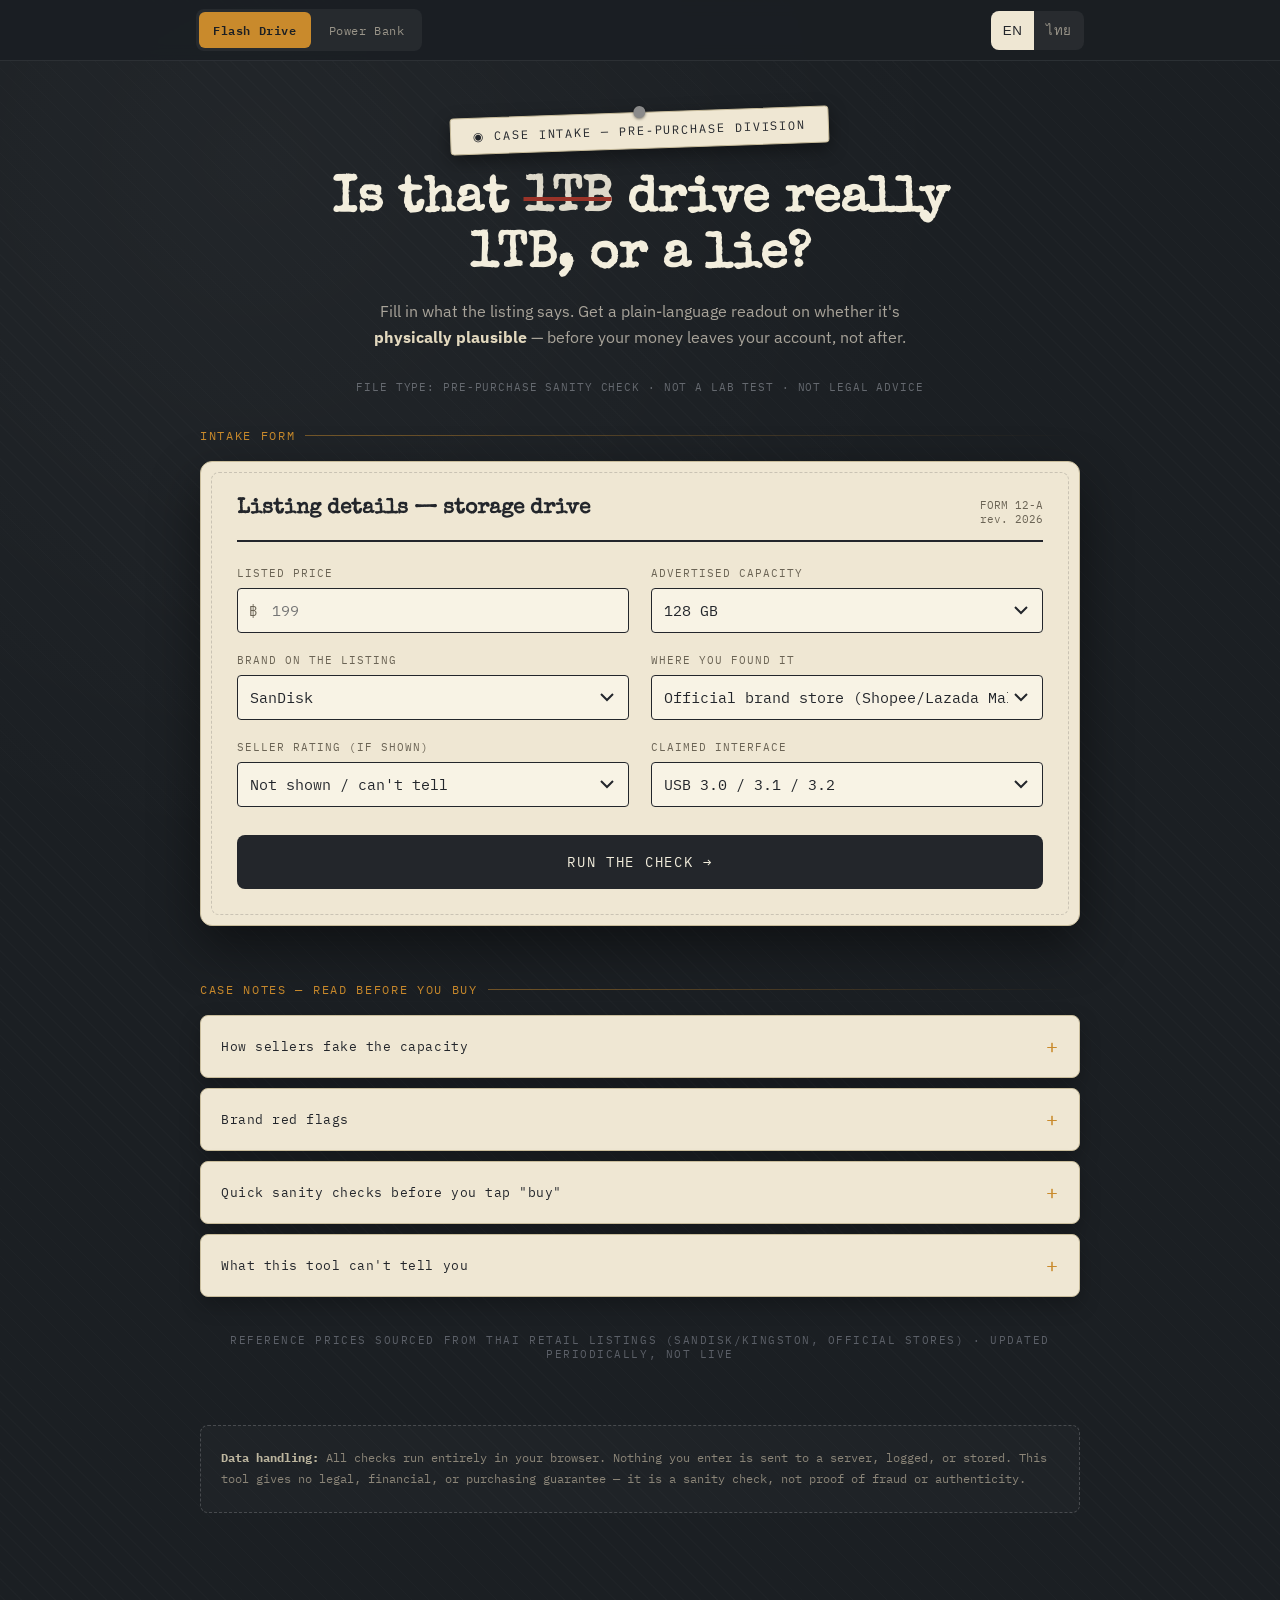
==== web/index.html @ 30c3053f "ย้ายที่ web app" ====
<!DOCTYPE html>
<html lang="en">
<head>
<meta charset="UTF-8">
<meta name="viewport" content="width=device-width, initial-scale=1.0, viewport-fit=cover">
<title>CASE FILE — Fake-Busting Tool</title>
<link rel="preconnect" href="https://fonts.googleapis.com" crossorigin>
<link href="https://fonts.googleapis.com/css2?family=Special+Elite&family=IBM+Plex+Mono:wght@400;500;600;700&family=IBM+Plex+Sans:wght@400;500;600;700&family=Noto+Sans+Thai:wght@400;500;600;700&display=swap" rel="stylesheet">
<style>
  :root{
    --ink:#23262B; --paper:#EFE7D3; --paper-dark:#E2D8BE;
    --room:#1B1F23; --tape:#C98A2C;
    --stamp-red:#A8362A; --stamp-green:#3F6E4F; --stamp-amber:#B2792B;
    --line:#c9bd9c; --muted:#6b6455;
    --r-sm:4px; --r-md:8px; --r-lg:12px;
  }
  *{box-sizing:border-box;}
  html{scroll-behavior:smooth;}
  body{
    margin:0; background:var(--room);
    background-image:
      radial-gradient(circle at 20% 10%, rgba(255,255,255,0.03), transparent 40%),
      repeating-linear-gradient(45deg, rgba(255,255,255,0.012) 0px, rgba(255,255,255,0.012) 1px, transparent 1px, transparent 12px);
    color:var(--ink);
    font-family:'IBM Plex Sans','Noto Sans Thai',sans-serif;
    -webkit-font-smoothing:antialiased;
    padding-top:56px;
  }
  body.lang-th{ font-family:'Noto Sans Thai','IBM Plex Sans',sans-serif; }
  body.lang-th .title, body.lang-th .stamp, body.lang-th .verdict-note{ font-family:'Noto Sans Thai','Special Elite',monospace; }
  ::selection{ background:var(--tape); color:#1B1F23; }
  a{color:inherit;}
  .wrap{max-width:920px; margin:0 auto; padding:0 20px 100px;}

  /* ---------- STICKY TOP BAR ---------- */
  .topbar{
    position:fixed; top:0; left:0; right:0; z-index:50;
    padding-top:env(safe-area-inset-top);
    background:rgba(27,31,35,0.92);
    backdrop-filter:blur(8px);
    border-bottom:1px solid rgba(255,255,255,0.08);
  }
  .topbar-inner{
    max-width:920px; margin:0 auto;
    display:flex; align-items:center; justify-content:space-between;
    padding:9px 16px; gap:10px;
  }
  .tabs{
    display:flex; gap:4px;
    background:rgba(255,255,255,0.05);
    border-radius:var(--r-md);
    padding:3px;
  }
  .tab-btn{
    border:none; background:transparent; cursor:pointer;
    padding:8px 14px;
    font-family:'IBM Plex Mono',monospace;
    font-size:12px; letter-spacing:0.05em;
    color:#9a958a;
    border-radius:6px;
    transition:background 0.2s ease, color 0.2s ease;
    white-space:nowrap;
  }
  .tab-btn.active{ background:var(--tape); color:#1B1F23; font-weight:600; }

  .lang-switch{
    display:flex; flex-shrink:0;
    background:rgba(255,255,255,0.06);
    border-radius:var(--r-md);
    overflow:hidden;
    font-family:'IBM Plex Mono',monospace;
    font-size:11.5px;
  }
  .lang-switch button{
    border:none; background:transparent; cursor:pointer;
    padding:9px 12px; min-width:38px;
    color:#9a958a; letter-spacing:0.04em;
    transition:background 0.2s ease, color 0.2s ease;
  }
  .lang-switch button.active{ background:var(--paper); color:var(--ink); }

  @media (max-width:520px){
    .tab-btn{ padding:7px 10px; font-size:11px; }
    .lang-switch button{ padding:8px 9px; }
  }

  /* ---------- HERO ---------- */
  header.hero{ padding:56px 20px 34px; text-align:center; animation:fadeUp 0.7s ease both; }
  .tag{
    display:inline-block; background:var(--paper); color:var(--ink);
    padding:10px 22px; transform:rotate(-2deg);
    box-shadow:0 6px 18px rgba(0,0,0,0.4);
    border:1px solid var(--line); border-radius:var(--r-sm);
    font-family:'IBM Plex Mono',monospace; font-size:12px;
    letter-spacing:0.16em; text-transform:uppercase; position:relative;
    transition:transform 0.25s ease;
  }
  .tag:hover{ transform:rotate(-2deg) translateY(-2px); }
  .tag::before{
    content:''; position:absolute; top:-7px; left:50%; width:12px; height:12px;
    background:#8a8a8a; border-radius:50%; transform:translateX(-50%);
    box-shadow:0 1px 3px rgba(0,0,0,0.5);
  }
  h1.title{
    font-family:'Special Elite',monospace; color:#F3EEDD;
    font-size:clamp(30px,5.2vw,50px); line-height:1.12; margin:24px 0 14px;
  }
  h1.title .strike{
    text-decoration:line-through; text-decoration-color:var(--stamp-red);
    text-decoration-thickness:4px; opacity:0.9;
  }
  p.sub{ color:#a9a49a; max-width:580px; margin:0 auto; font-size:16px; line-height:1.6; }
  p.sub b{ color:#E2D8BE; }
  .caseline{
    margin-top:30px; font-family:'IBM Plex Mono',monospace; font-size:11px;
    color:#65696f; letter-spacing:0.08em; text-transform:uppercase;
  }
  @keyframes fadeUp{ from{opacity:0; transform:translateY(14px);} to{opacity:1; transform:translateY(0);} }

  .sec-label{
    font-family:'IBM Plex Mono',monospace; font-size:12px; letter-spacing:0.14em;
    text-transform:uppercase; color:var(--tape);
    display:flex; align-items:center; gap:10px; margin:0 0 18px;
  }
  .sec-label::after{ content:''; flex:1; height:1px; background:linear-gradient(90deg, rgba(201,138,44,0.5), transparent); }

  .panel{ display:none; }
  .panel.active{ display:block; animation:fadeUp 0.45s ease both; }

  .card{
    background:var(--paper); border:1px solid var(--line); border-radius:var(--r-lg);
    box-shadow:0 20px 50px rgba(0,0,0,0.45); position:relative; padding:36px;
  }
  .card::before{
    content:''; position:absolute; inset:10px; border:1px dashed rgba(35,38,43,0.18);
    border-radius:calc(var(--r-lg) - 4px); pointer-events:none;
  }
  .card-head{
    display:flex; justify-content:space-between; align-items:flex-start;
    border-bottom:2px solid var(--ink); padding-bottom:14px; margin-bottom:24px;
  }
  .card-head h2{ font-family:'Special Elite',monospace; font-size:21px; margin:0; }
  .card-head .no{ font-family:'IBM Plex Mono',monospace; font-size:11px; color:var(--muted); text-align:right; }

  .grid{ display:grid; grid-template-columns:1fr 1fr; gap:20px 22px; }
  @media (max-width:640px){ .grid{ grid-template-columns:1fr; } }

  .field{ display:flex; flex-direction:column; gap:8px; }
  .field.full{ grid-column:1 / -1; }
  .field.split{ display:grid; grid-template-columns:1fr 1fr; gap:10px; }
  label{
    font-family:'IBM Plex Mono',monospace; font-size:11px; letter-spacing:0.09em;
    text-transform:uppercase; color:var(--muted);
  }
  input[type=number], input[type=text], select{
    font-family:'IBM Plex Mono',monospace; font-size:15px; padding:12px;
    background:#F8F3E5; border:1px solid var(--ink); border-radius:var(--r-sm);
    color:var(--ink); outline:none; appearance:none; -webkit-appearance:none; width:100%;
    transition:border-color 0.2s ease, box-shadow 0.2s ease;
  }
  select{
    background-image:url("data:image/svg+xml;utf8,<svg xmlns='http://www.w3.org/2000/svg' width='14' height='9'><path d='M1 1l6 6 6-6' stroke='%2323262B' stroke-width='2' fill='none'/></svg>");
    background-repeat:no-repeat; background-position:right 14px center; padding-right:34px;
  }
  input:focus, select:focus{ border-color:var(--tape); box-shadow:0 0 0 3px rgba(201,138,44,0.25); }
  .hint{ font-size:12px; color:var(--muted); line-height:1.5; }
  .prefix-wrap{ position:relative; }
  .prefix-wrap .cur{
    position:absolute; left:12px; top:50%; transform:translateY(-50%);
    font-family:'IBM Plex Mono',monospace; color:var(--muted); font-size:14px;
  }
  .prefix-wrap input{ padding-left:34px; }
  .suffix-wrap{ position:relative; }
  .suffix-wrap .suf{
    position:absolute; right:12px; top:50%; transform:translateY(-50%);
    font-family:'IBM Plex Mono',monospace; color:var(--muted); font-size:13px;
  }

  .run-btn{
    margin-top:28px; width:100%; padding:18px; background:var(--ink); color:#F3EEDD;
    border:none; border-radius:var(--r-md); font-family:'IBM Plex Mono',monospace;
    font-size:14px; letter-spacing:0.12em; text-transform:uppercase; cursor:pointer;
    position:relative; overflow:hidden;
    transition:transform 0.15s ease, background 0.15s ease, box-shadow 0.15s ease;
  }
  .run-btn:hover{ background:#33383F; box-shadow:0 8px 24px rgba(0,0,0,0.35); transform:translateY(-1px); }
  .run-btn:active{ transform:scale(0.99); }

  #resultUsb, #resultPower{ margin-top:40px; display:none; }
  .report{
    background:var(--paper-dark); border:1px solid var(--line); border-radius:var(--r-lg);
    box-shadow:0 20px 50px rgba(0,0,0,0.45); padding:38px; position:relative;
    overflow:hidden; animation:fadeUp 0.5s ease both;
  }
  .report .torn{
    position:absolute; top:0; left:0; right:0; height:10px;
    background:linear-gradient(135deg, var(--room) 50%, transparent 50%) 0 0/14px 10px repeat-x;
    transform:translateY(-1px);
  }
  .stamp{
    font-family:'Special Elite',monospace; font-size:clamp(24px,4.4vw,40px);
    display:inline-block; padding:9px 24px; border:5px solid currentColor; border-radius:var(--r-md);
    transform:rotate(-6deg); letter-spacing:0.06em; text-transform:uppercase; opacity:0;
    animation:stampdown 0.45s cubic-bezier(.34,1.56,.64,1) 0.1s forwards;
  }
  @keyframes stampdown{
    0%{opacity:0; transform:rotate(-6deg) scale(2.2) translateY(-30px);}
    60%{opacity:1;}
    100%{opacity:0.92; transform:rotate(-6deg) scale(1) translateY(0);}
  }
  .stamp.fake{ color:var(--stamp-red); }
  .stamp.suspect{ color:var(--stamp-amber); }
  .stamp.clean{ color:var(--stamp-green); }

  .score-row{
    display:flex; justify-content:space-between; align-items:center;
    margin:26px 0 10px; font-family:'IBM Plex Mono',monospace; gap:14px; flex-wrap:wrap;
  }
  .score-row .big{ font-size:30px; font-weight:600; }
  .score-row .lbl{ font-size:11px; letter-spacing:0.1em; text-transform:uppercase; color:var(--muted); }

  .meter{
    height:10px; background:#d9cda5; border:1px solid var(--ink); border-radius:6px;
    position:relative; overflow:hidden; margin-bottom:24px;
  }
  .meter .fill{ height:100%; width:0%; border-radius:6px; transition:width 0.7s cubic-bezier(.22,1,.36,1) 0.2s; }

  .findings{ display:flex; flex-direction:column; gap:10px; margin-bottom:10px; }
  .finding{
    display:flex; gap:12px; padding:12px 14px; background:rgba(255,255,255,0.35);
    border-left:4px solid var(--muted); border-radius:var(--r-sm); font-size:14px; line-height:1.55;
    opacity:0; transform:translateX(-8px); animation:slideIn 0.4s ease forwards;
  }
  .finding.bad{ border-color:var(--stamp-red); }
  .finding.warn{ border-color:var(--stamp-amber); }
  .finding.ok{ border-color:var(--stamp-green); }
  .finding .mark{ font-family:'IBM Plex Mono',monospace; font-weight:700; font-size:13px; }
  @keyframes slideIn{ to{ opacity:1; transform:translateX(0); } }

  .verdict-note{
    margin-top:18px; font-family:'Special Elite',monospace; font-size:15px; line-height:1.7;
    color:#3a3527; border-top:1px dashed rgba(35,38,43,0.3); padding-top:18px;
  }

  .evidence{ margin-top:56px; }
  details{
    background:var(--paper); border:1px solid var(--line); border-radius:var(--r-md);
    margin-bottom:10px; box-shadow:0 8px 20px rgba(0,0,0,0.25); overflow:hidden;
    transition:box-shadow 0.2s ease;
  }
  details:hover{ box-shadow:0 10px 26px rgba(0,0,0,0.32); }
  summary{
    cursor:pointer; padding:17px 20px; font-family:'IBM Plex Mono',monospace; font-size:13px;
    letter-spacing:0.04em; display:flex; justify-content:space-between; align-items:center; list-style:none;
  }
  summary::-webkit-details-marker{ display:none; }
  summary::after{ content:'+'; font-size:20px; color:var(--tape); transition:transform 0.25s ease; }
  details[open] summary::after{ transform:rotate(45deg); }
  details .body{
    padding:0 20px 20px; font-size:14px; line-height:1.7; color:#3a3527;
    border-top:1px dashed rgba(35,38,43,0.25); padding-top:15px; animation:fadeUp 0.35s ease both;
  }
  details .body ul{ padding-left:20px; margin:10px 0; }
  details .body li{ margin-bottom:8px; }
  details .body code{
    background:rgba(35,38,43,0.08); padding:2px 6px; border-radius:3px;
    font-family:'IBM Plex Mono',monospace; font-size:13px;
  }

  footer{
    margin-top:64px; padding:22px 20px; border:1px dashed rgba(255,255,255,0.18);
    border-radius:var(--r-md); font-family:'IBM Plex Mono',monospace; font-size:11.5px;
    line-height:1.8; color:#8b8578; background:rgba(255,255,255,0.02);
  }
  footer b{ color:#bdb69f; }
  .kicker{
    text-align:center; color:#5c6068; font-size:11px; font-family:'IBM Plex Mono',monospace;
    letter-spacing:0.14em; text-transform:uppercase; margin-top:36px;
  }
</style>
</head>
<body>

<div class="topbar">
  <div class="topbar-inner">
    <div class="tabs">
      <button type="button" class="tab-btn active" data-tab="usb" data-i18n="tabUsb">Flash Drive</button>
      <button type="button" class="tab-btn" data-tab="power" data-i18n="tabPower">Power Bank</button>
    </div>
    <div class="lang-switch">
      <button type="button" id="btnEn" class="active">EN</button>
      <button type="button" id="btnTh">ไทย</button>
    </div>
  </div>
</div>

<header class="hero">
  <span class="tag" data-i18n="tag">◉ Case intake — pre-purchase division</span>
  <h1 class="title" id="heroTitle" data-i18n-html="titleUsb">Is that <span class="strike">1TB</span> drive really<br>1TB, or a lie?</h1>
  <p class="sub" id="heroSub" data-i18n-html="subUsb">Fill in what the listing says. Get a plain-language readout on whether it's <b>physically plausible</b> — before your money leaves your account, not after.</p>
  <div class="caseline" data-i18n="caseline">FILE TYPE: Pre-purchase sanity check · Not a lab test · Not legal advice</div>
</header>

<div class="wrap">

  <!-- ============ FLASH DRIVE TAB ============ -->
  <div class="panel active" id="panelUsb">
    <div class="sec-label" data-i18n="intakeLabel">Intake form</div>

    <form class="card" id="intakeUsb">
      <div class="card-head">
        <h2 data-i18n="cardTitleUsb">Listing details — storage drive</h2>
        <div class="no" data-i18n-html="cardNo">FORM 12-A<br>rev. 2026</div>
      </div>
      <div class="grid">
        <div class="field">
          <label data-i18n="lblPrice">Listed price</label>
          <div class="prefix-wrap"><span class="cur">฿</span>
            <input type="number" id="priceUsb" placeholder="199" min="0" step="1">
          </div>
        </div>
        <div class="field">
          <label data-i18n="lblCapacity">Advertised capacity</label>
          <select id="capacityUsb">
            <option value="32">32 GB</option><option value="64">64 GB</option>
            <option value="128" selected>128 GB</option><option value="256">256 GB</option>
            <option value="512">512 GB</option><option value="1024">1 TB</option>
            <option value="2048">2 TB</option><option value="4096">4 TB</option>
            <option value="8192">8 TB</option><option value="16384">16 TB</option>
          </select>
        </div>
        <div class="field">
          <label data-i18n="lblBrand">Brand on the listing</label>
          <select id="brandUsb">
            <option value="sandisk">SanDisk</option><option value="kingston">Kingston</option>
            <option value="samsung">Samsung</option><option value="lexar">Lexar</option>
            <option value="transcend">Transcend</option><option value="adata">ADATA</option>
            <option value="hp">HP</option><option value="sony">Sony</option><option value="toshiba">Toshiba</option>
            <option value="generic" data-i18n="brandGeneric">Generic / no-name</option>
            <option value="other" data-i18n="brandOther">Other / unlisted brand</option>
          </select>
        </div>
        <div class="field">
          <label data-i18n="lblPlatform">Where you found it</label>
          <select id="platformUsb">
            <option value="official" data-i18n="platOfficial">Official brand store (Shopee/Lazada Mall etc.)</option>
            <option value="shopee" data-i18n="platShopee">Shopee — regular seller</option>
            <option value="lazada" data-i18n="platLazada">Lazada — regular seller</option>
            <option value="tiktok" data-i18n="platTiktok">TikTok Shop</option>
            <option value="fb" data-i18n="platFb">Facebook Marketplace / group</option>
            <option value="physical" data-i18n="platPhysical">Physical shop</option>
            <option value="other" data-i18n="platOther">Other / random link</option>
          </select>
        </div>
        <div class="field">
          <label data-i18n="lblRating">Seller rating (if shown)</label>
          <select id="ratingUsb">
            <option value="unknown" data-i18n="ratUnknown">Not shown / can't tell</option>
            <option value="new" data-i18n="ratNew">New seller, no reviews</option>
            <option value="low" data-i18n="ratLow">Rated, but mostly negative/mixed</option>
            <option value="good" data-i18n="ratGood">Rated, mostly positive</option>
          </select>
        </div>
        <div class="field">
          <label data-i18n="lblInterface">Claimed interface</label>
          <select id="interfaceUsb">
            <option value="usb2">USB 2.0</option>
            <option value="usb3" selected>USB 3.0 / 3.1 / 3.2</option>
            <option value="typec">USB-C</option>
            <option value="dual" data-i18n="ifaceDual">USB-A + USB-C (dual connector)</option>
            <option value="unsure" data-i18n="ifaceUnsure">Not stated / unsure</option>
          </select>
        </div>
      </div>
      <button type="submit" class="run-btn" data-i18n="runBtn">Run the check →</button>
    </form>

    <div id="resultUsb">
      <div class="sec-label" data-i18n="findingsLabel">Findings</div>
      <div class="report">
        <div class="torn"></div>
        <div id="stampBoxUsb"></div>
        <div class="score-row">
          <div><div class="lbl" data-i18n="lblPerGb">Price per real GB, if genuine</div><div class="big" id="pricePerGb">—</div></div>
          <div style="text-align:right"><div class="lbl" data-i18n="lblVsMarket">Vs. typical market rate</div><div class="big" id="marketCompareUsb">—</div></div>
        </div>
        <div class="meter"><div class="fill" id="meterFillUsb"></div></div>
        <div class="findings" id="findingsListUsb"></div>
        <div class="verdict-note" id="verdictNoteUsb"></div>
      </div>
    </div>

    <div class="evidence">
      <div class="sec-label" data-i18n="evidenceLabel">Case notes — read before you buy</div>
      <details>
        <summary data-i18n="d1sum">How sellers fake the capacity</summary>
        <div class="body" data-i18n-html="d1body"></div>
      </details>
      <details>
        <summary data-i18n="d2sum">Brand red flags</summary>
        <div class="body" data-i18n-html="d2body"></div>
      </details>
      <details>
        <summary data-i18n="d3sum">Quick sanity checks before you tap "buy"</summary>
        <div class="body" data-i18n-html="d3body"></div>
      </details>
      <details>
        <summary data-i18n="d4sum">What this tool can't tell you</summary>
        <div class="body" data-i18n-html="d4body"></div>
      </details>
    </div>
    <div class="kicker" data-i18n="kickerUsb">Reference prices sourced from Thai retail listings (SanDisk/Kingston, official stores) · Updated periodically, not live</div>
  </div>

  <!-- ============ POWER BANK TAB ============ -->
  <div class="panel" id="panelPower">
    <div class="sec-label" data-i18n="intakeLabel">Intake form</div>

    <form class="card" id="intakePower">
      <div class="card-head">
        <h2 data-i18n="cardTitlePower">Listing details — power bank</h2>
        <div class="no" data-i18n-html="cardNo2">FORM 12-B<br>rev. 2026</div>
      </div>
      <div class="grid">
        <div class="field">
          <label data-i18n="lblPrice">Listed price</label>
          <div class="prefix-wrap"><span class="cur">฿</span>
            <input type="number" id="pricePower" placeholder="299" min="0" step="1">
          </div>
        </div>
        <div class="field">
          <label data-i18n="lblCapacityMah">Advertised capacity (mAh)</label>
          <div class="suffix-wrap">
            <input type="number" id="capacityPower" placeholder="30000" min="0" step="1000">
            <span class="suf">mAh</span>
          </div>
        </div>
        <div class="field">
          <label data-i18n="lblMarketingW">Big bold wattage on the box/listing</label>
          <div class="suffix-wrap">
            <input type="number" id="marketingWatt" placeholder="45" min="0" step="1">
            <span class="suf">W</span>
          </div>
          <div class="hint" data-i18n="hintMarketingW">e.g. "45W Fast Charge" printed large on the packaging or title</div>
        </div>
        <div class="field">
          <label data-i18n="lblRegLabel">Regulatory label output rating</label>
          <div class="field split">
            <div class="suffix-wrap"><input type="number" id="regVoltage" placeholder="5" min="0" step="0.1"><span class="suf">V</span></div>
            <div class="suffix-wrap"><input type="number" id="regCurrent" placeholder="1.8" min="0" step="0.1"><span class="suf">A</span></div>
          </div>
          <div class="hint" data-i18n="hintRegLabel">Small print near the barcode/CE/mOK mark — often says something like "5V⎓1.8A"</div>
        </div>
        <div class="field">
          <label data-i18n="lblBrand">Brand on the listing</label>
          <select id="brandPower">
            <option value="anker">Anker</option><option value="xiaomi">Xiaomi</option>
            <option value="baseus">Baseus</option><option value="romoss">Romoss</option>
            <option value="ugreen">UGREEN</option><option value="hp">HP</option>
            <option value="generic" data-i18n="brandGeneric">Generic / no-name</option>
            <option value="other" data-i18n="brandOther">Other / unlisted brand</option>
          </select>
        </div>
        <div class="field">
          <label data-i18n="lblPlatform">Where you found it</label>
          <select id="platformPower">
            <option value="official" data-i18n="platOfficial">Official brand store (Shopee/Lazada Mall etc.)</option>
            <option value="shopee" data-i18n="platShopee">Shopee — regular seller</option>
            <option value="lazada" data-i18n="platLazada">Lazada — regular seller</option>
            <option value="tiktok" data-i18n="platTiktok">TikTok Shop</option>
            <option value="fb" data-i18n="platFb">Facebook Marketplace / group</option>
            <option value="physical" data-i18n="platPhysical">Physical shop</option>
            <option value="other" data-i18n="platOther">Other / random link</option>
          </select>
        </div>
        <div class="field full">
          <label data-i18n="lblRating">Seller rating (if shown)</label>
          <select id="ratingPower">
            <option value="unknown" data-i18n="ratUnknown">Not shown / can't tell</option>
            <option value="new" data-i18n="ratNew">New seller, no reviews</option>
            <option value="low" data-i18n="ratLow">Rated, but mostly negative/mixed</option>
            <option value="good" data-i18n="ratGood">Rated, mostly positive</option>
          </select>
        </div>
      </div>
      <button type="submit" class="run-btn" data-i18n="runBtn">Run the check →</button>
    </form>

    <div id="resultPower">
      <div class="sec-label" data-i18n="findingsLabel">Findings</div>
      <div class="report">
        <div class="torn"></div>
        <div id="stampBoxPower"></div>
        <div class="score-row">
          <div><div class="lbl" data-i18n="lblRealW">Regulatory-rated output</div><div class="big" id="realWatt">—</div></div>
          <div style="text-align:right"><div class="lbl" data-i18n="lblVsClaim">Vs. marketing claim</div><div class="big" id="wattCompare">—</div></div>
        </div>
        <div class="meter"><div class="fill" id="meterFillPower"></div></div>
        <div class="findings" id="findingsListPower"></div>
        <div class="verdict-note" id="verdictNotePower"></div>
      </div>
    </div>

    <div class="evidence">
      <div class="sec-label" data-i18n="evidenceLabel">Case notes — read before you buy</div>
      <details>
        <summary data-i18n="p1sum">Marketing wattage vs. the regulatory label</summary>
        <div class="body" data-i18n-html="p1body"></div>
      </details>
      <details>
        <summary data-i18n="p2sum">Why the mAh number lies too</summary>
        <div class="body" data-i18n-html="p2body"></div>
      </details>
      <details>
        <summary data-i18n="p3sum">Where to actually find the regulatory label</summary>
        <div class="body" data-i18n-html="p3body"></div>
      </details>
      <details>
        <summary data-i18n="p4sum">What this tool can't tell you</summary>
        <div class="body" data-i18n-html="p4body"></div>
      </details>
    </div>
    <div class="kicker" data-i18n="kickerPower">Reference prices sourced from Thai retail listings (Anker/Xiaomi/Baseus, official stores) · Updated periodically, not live</div>
  </div>

  <footer data-i18n-html="footerBody"></footer>
</div>

<script>
(function(){

var T = {
en: {
  tabUsb:'Flash Drive', tabPower:'Power Bank',
  tag:'◉ Case intake — pre-purchase division',
  titleUsb:'Is that <span class="strike">1TB</span> drive really<br>1TB, or a lie?',
  subUsb:'Fill in what the listing says. Get a plain-language readout on whether it\'s <b>physically plausible</b> — before your money leaves your account, not after.',
  titlePower:'Is that <span class="strike">45W</span> power bank<br>really 45W, or a lie?',
  subPower:'Skip the boastful number on the box. Enter the <b>actual regulatory rating</b> printed in small text, and we\'ll do the math for you.',
  caseline:'FILE TYPE: Pre-purchase sanity check · Not a lab test · Not legal advice',
  intakeLabel:'Intake form',
  cardTitleUsb:'Listing details — storage drive', cardTitlePower:'Listing details — power bank',
  cardNo:'FORM 12-A<br>rev. 2026', cardNo2:'FORM 12-B<br>rev. 2026',
  lblPrice:'Listed price', lblCapacity:'Advertised capacity', lblCapacityMah:'Advertised capacity (mAh)',
  lblMarketingW:'Big bold wattage on the box/listing', hintMarketingW:'e.g. "45W Fast Charge" printed large on the packaging or title',
  lblRegLabel:'Regulatory label output rating', hintRegLabel:'Small print near the barcode/CE/mOK mark — often says something like "5V⎓1.8A"',
  lblBrand:'Brand on the listing', lblPlatform:'Where you found it', lblRating:'Seller rating (if shown)',
  lblInterface:'Claimed interface',
  lblRealW:'Regulatory-rated output', lblVsClaim:'Vs. marketing claim',
  brandGeneric:'Generic / no-name', brandOther:'Other / unlisted brand',
  platOfficial:'Official brand store (Shopee/Lazada Mall etc.)', platShopee:'Shopee — regular seller',
  platLazada:'Lazada — regular seller', platTiktok:'TikTok Shop', platFb:'Facebook Marketplace / group',
  platPhysical:'Physical shop', platOther:'Other / random link',
  ratUnknown:'Not shown / can\'t tell', ratNew:'New seller, no reviews',
  ratLow:'Rated, but mostly negative/mixed', ratGood:'Rated, mostly positive',
  ifaceDual:'USB-A + USB-C (dual connector)', ifaceUnsure:'Not stated / unsure',
  runBtn:'Run the check →', findingsLabel:'Findings',
  lblPerGb:'Price per real GB, if genuine', lblVsMarket:'Vs. typical market rate',
  evidenceLabel:'Case notes — read before you buy',
  d1sum:'How sellers fake the capacity',
  d1body:'<p>The drive isn\'t lying by accident — its <b>firmware</b> is instructed to lie. A cheap 8GB or 16GB chip gets reflashed with controller firmware that reports a fake size (e.g. "1TB") to your computer.</p><ul><li>Windows/macOS shows "1TB available" because it trusts what the firmware reports — it doesn\'t measure the physical chip.</li><li>The drive works normally at first. It only fails once you\'ve written more data than the <i>real</i> chip can hold — older files get silently overwritten or corrupted.</li><li>This is why the scam often isn\'t caught until weeks later, when someone opens an old file and finds it\'s garbage or gone.</li><li>Tools like <code>h2testw</code> or <code>F3</code> catch this — but only after you already own the drive. That\'s the gap this tool tries to close, before you pay.</li></ul>',
  d2sum:'Brand red flags',
  d2body:'<p>Some brand names on listings are almost never real, because the actual manufacturer doesn\'t make that product category at all:</p><ul><li><b>HP</b> does not manufacture flash drives, SD cards, or SSDs in-house — HP-branded storage from third parties is licensed/rebranded at best, and "HP 2TB USB drive for ฿150" is essentially always fake.</li><li>Watch for near-miss spellings: <code>SanDisc</code>, <code>Kingstom</code>, <code>Samsong</code>.</li><li>Real 1TB+ capacities from SanDisk, Kingston, or Samsung are almost never sold under ฿1,000 by anyone.</li></ul>',
  d3sum:'Quick sanity checks before you tap "buy"',
  d3body:'<ul><li>Did you find it on <b>TikTok Shop</b> or a <b>Facebook ad</b> from a seller with no real reviews or a brand-new store?</li><li>Is the price less than half of what the same capacity costs at JIB/BaNANA/PowerBuy?</li><li>Does the listing photo look like a reused stock photo across many different "brands"?</li><li>Is the capacity unusually round and large — 1TB, 2TB, 8TB — for a tiny keychain drive?</li><li>Does the seller avoid answering direct questions about the flash chip brand?</li><li>Does the packaging match official product photos exactly, including font weight and hologram placement?</li></ul>',
  d4sum:'What this tool can\'t tell you',
  d4body:'<p>This is a <b>pre-purchase heuristic</b>, not a lab result. It flags implausible price-per-GB, risky platforms, and known-fake brand patterns — it can\'t inspect the actual chip inside a drive you haven\'t bought yet.</p><p>A "looks genuine" result lowers your risk, but doesn\'t guarantee authenticity. Running a real write/read tool like <code>h2testw</code> or <code>F3</code> once it arrives is still the only way to confirm actual capacity.</p>',
  kickerUsb:'Reference prices sourced from Thai retail listings (SanDisk/Kingston, official stores) · Updated periodically, not live',
  kickerPower:'Reference prices sourced from Thai retail listings (Anker/Xiaomi/Baseus, official stores) · Updated periodically, not live',
  footerBody:'<b>Data handling:</b> All checks run entirely in your browser. Nothing you enter is sent to a server, logged, or stored. This tool gives no legal, financial, or purchasing guarantee — it is a sanity check, not proof of fraud or authenticity.',
  p1sum:'Marketing wattage vs. the regulatory label',
  p1body:'<p>The big number on the box ("45W", "65W", "100W") is a <b>marketing/model name</b>, not always a certified spec. The number that\'s legally required to be accurate is the small <b>output rating</b> near the safety marks — printed as Voltage × Amperage, e.g. <code>5V⎓1.8A</code>.</p><ul><li>Multiply V × A yourself: <code>5V × 1.8A = 9W</code>. If the box says "45W" but the label only certifies 9W, the 45W is likely an input spec, a best-case single-port peak, or simply inflated.</li><li>Genuine fast-charging banks (PD/QC) usually print a full table of supported profiles (5V/3A, 9V/3A, 12V/3A etc.) — a single low line with a big exterior number is a mismatch worth question.</li></ul>',
  p2sum:'Why the mAh number lies too',
  p2body:'<p>Power bank capacity is normally advertised using the <b>internal cell capacity</b> at 3.7V — but the bank outputs 5V (or higher) to charge your phone. Converting voltage and real-world circuit losses mean you never get the full advertised mAh out the USB port.</p><ul><li>A rough rule of thumb: usable output is typically <b>60–65% of the advertised cell mAh</b> once voltage conversion and efficiency losses are accounted for — this is true even for genuine, reputable brands, not just scams.</li><li>This isn\'t automatically a scam — it\'s standard industry practice and usually disclosed in fine print — but it explains why a "30,000mAh" bank never seems to charge a phone 6+ times.</li><li>What <i>is</i> a red flag: a bank that\'s physically small/light for its claimed mAh. Cells have a real, fairly fixed energy density — a suspiciously light "30,000mAh" bank likely has a much smaller real cell inside.</li></ul>',
  p3sum:'Where to actually find the regulatory label',
  p3body:'<p>Look for a small printed or engraved block, usually on the underside or back of the bank, near the CE mark, mOK (Thai TISI) mark, or barcode. It typically lists input and output ratings for each port, such as:</p><ul><li><code>Input: 5V⎓2A</code></li><li><code>Output: 5V⎓2.4A / 9V⎓2A</code></li></ul><p>If you\'re checking before buying, ask the seller for a clear close-up photo of this label — a legitimate seller can provide one easily; a dropshipper reselling stock photos often can\'t.</p>',
  p4sum:'What this tool can\'t tell you',
  p4body:'<p>This is a <b>pre-purchase heuristic</b>. It can\'t verify the actual cell inside a bank you haven\'t bought, and it can\'t catch every counterfeit — some counterfeits print accurate-looking labels too.</p><p>For safety, genuine third-party certification (CE, mOK/TISI for Thailand, UN38.3 for lithium battery air/shipping safety) matters more than any number on the box. If in doubt, buy from a source that can be held accountable.</p>',
  below:'% below', above:'% above',
  markPrice:'PRICE', markBrand:'BRAND', markPlatform:'PLATFORM', markSeller:'SELLER', markSpecs:'SPECS', markCapacity:'CAPACITY', markWatt:'WATTAGE', markSize:'SIZE',
  stampFake:'Likely fake', stampSuspect:'Proceed with caution', stampClean:'Looks plausible',
  noteFakeUsb:'The math doesn\'t add up. At this price, the seller would be losing money selling genuine flash memory — the far more likely explanation is a reflashed, lower-capacity chip reporting a false size. Do not buy without independent verification.',
  noteSuspectUsb:'Not a slam-dunk scam, but enough flags here that you shouldn\'t buy on convenience alone. Ask the seller direct questions, check for a physical store presence, and use buyer-protected checkout.',
  noteCleanUsb:'Nothing here trips the usual scam patterns. That\'s a good sign, not a guarantee. A post-purchase write test is still cheap insurance.',
  noteFakePower:'The marketing number and the regulatory rating are far apart. This is a strong sign the "big number" is inflated marketing, not a certified spec — the bank likely can\'t deliver anywhere near the advertised charging speed.',
  noteSuspectPower:'There\'s a noticeable gap between the claim and the certified rating, or other flags worth checking. Ask for a clear photo of the actual regulatory label before buying.',
  noteCleanPower:'The claimed wattage and regulatory rating are broadly consistent, and other checks look fine. Still worth confirming the bank\'s weight feels right for its claimed capacity once it arrives.',
  fPriceBad1:function(p,m,pct){ return '฿'+p+'/GB is about '+pct+'% below typical market rate for this capacity (~฿'+m+'/GB). Real flash memory at this size cannot be sold this cheaply and be genuine.'; },
  fPriceBad2:function(p,m){ return '฿'+p+'/GB is well under the typical ~฿'+m+'/GB rate for genuine drives this size.'; },
  fPriceWarn:function(p,m){ return '฿'+p+'/GB is noticeably below the ~฿'+m+'/GB baseline. Could be a real sale — worth double-checking the seller.'; },
  fPriceOk:function(p,m){ return '฿'+p+'/GB is in line with typical market rate (~฿'+m+'/GB). Price alone isn\'t a red flag here.'; },
  fBrandHp:'HP does not manufacture flash drives, SD cards, or SSDs as a core product line. Storage sold under the HP name is almost always a rebrand or counterfeit.',
  fBrandGeneric:'No recognizable brand backing this listing means no warranty accountability — higher baseline risk even if the price looks reasonable.',
  fBrandOk:function(b){ return b+' is a real storage manufacturer. Doesn\'t guarantee this listing is genuine, but it\'s not an automatic red flag.'; },
  fPlatRisky:function(p){ return p+' has weaker seller vetting than major marketplace storefronts — counterfeit storage is disproportionately common here.'; },
  fPlatOfficial:'Official brand storefronts are the lowest-risk source.',
  fPlatRegular:'Regular marketplace storefronts carry moderate protection but still verify the seller specifically.',
  fSellerNew:'A brand-new store with no review history gives you nothing to check against. Not proof of a scam, but it removes a layer of safety.',
  fSellerLow:'Mixed or negative reviews on a storage listing are a meaningful warning sign.',
  fSpecsUsb2:function(gb){ return 'USB 2.0 speeds make a genuine '+gb+' drive impractically slow to use — legitimate large-capacity drives almost always ship as USB 3.0+.'; },
  fCapExtreme:function(gb){ return gb+' in a small consumer flash drive is at the very high end of what\'s genuinely manufactured at consumer prices.'; },
  fWattBad:function(claim,real){ return 'Box/listing claims '+claim+'W, but the regulatory label only certifies '+real+'W — a gap this large usually means the marketing number isn\'t the certified output.'; },
  fWattWarn:function(claim,real){ return 'Box/listing claims '+claim+'W vs. a certified '+real+'W on the label — some gap is normal (input vs output, peak vs sustained), but worth double-checking.'; },
  fWattOk:function(claim,real){ return 'Claimed '+claim+'W roughly matches the certified '+real+'W rating. Consistent, no red flag here.'; },
  fWattMissing:'No regulatory V/A entered — without this, the marketing wattage can\'t be independently verified. Ask the seller for a label photo.',
  fBrandPowerHp:'HP does not manufacture power banks as a core product line — treat "HP" branded power banks as a strong red flag regardless of price.',
  fCapPowerBad1:function(p,m,pct){ return '฿'+p+'/mAh is about '+pct+'% below typical market rate. Genuine lithium cells at this capacity cost more than this to manufacture.'; },
  fCapPowerWarn:function(p,m){ return '฿'+p+'/mAh is noticeably below the ~฿'+m+'/mAh baseline for genuine cells. Worth checking the seller carefully.'; },
  fCapPowerOk:function(p,m){ return '฿'+p+'/mAh is broadly in line with genuine market pricing (~฿'+m+'/mAh).'; },
},
th: {
  tabUsb:'แฟลชไดรฟ์', tabPower:'พาวเวอร์แบงค์',
  tag:'◉ แผนกตรวจสอบก่อนซื้อ',
  titleUsb:'ไดรฟ์ <span class="strike">1TB</span> นั้น<br>ของจริง หรือของหลอก?',
  subUsb:'กรอกข้อมูลตามประกาศขาย รับผลตรวจสอบแบบเข้าใจง่ายว่า <b>เป็นไปได้จริงหรือไม่</b> — ก่อนเงินออกจากบัญชี ไม่ใช่หลังจากนั้น',
  titlePower:'พาวเวอร์แบงค์ <span class="strike">45W</span> นั้น<br>แรงจริง หรือแค่โฆษณา?',
  subPower:'ข้ามตัวเลขโอ้อวดบนกล่อง กรอก <b>ค่ากำกับจริงตามฉลาก</b> ที่พิมพ์ตัวเล็ก แล้วให้เราคำนวณให้',
  caseline:'ประเภทไฟล์: ตรวจสอบก่อนซื้อ · ไม่ใช่การทดสอบในห้องแล็บ · ไม่ใช่คำแนะนำทางกฎหมาย',
  intakeLabel:'แบบฟอร์มรับเรื่อง',
  cardTitleUsb:'รายละเอียดสินค้า — ไดรฟ์เก็บข้อมูล', cardTitlePower:'รายละเอียดสินค้า — พาวเวอร์แบงค์',
  cardNo:'แบบฟอร์ม 12-A<br>ฉบับปี 2026', cardNo2:'แบบฟอร์ม 12-B<br>ฉบับปี 2026',
  lblPrice:'ราคาที่ประกาศขาย', lblCapacity:'ความจุที่โฆษณา', lblCapacityMah:'ความจุที่โฆษณา (mAh)',
  lblMarketingW:'ตัวเลขวัตต์ตัวใหญ่บนกล่อง/ประกาศ', hintMarketingW:'เช่น "45W ชาร์จเร็ว" ที่พิมพ์ตัวใหญ่บนบรรจุภัณฑ์หรือหัวข้อ',
  lblRegLabel:'ค่ากำกับตามฉลากจริง', hintRegLabel:'ตัวพิมพ์เล็กใกล้บาร์โค้ด/เครื่องหมาย CE/มอก. — มักเขียนว่า "5V⎓1.8A"',
  lblBrand:'แบรนด์ตามประกาศ', lblPlatform:'เจอสินค้านี้จากที่ไหน', lblRating:'เรตติ้งผู้ขาย (ถ้ามีแสดง)',
  lblInterface:'พอร์ตเชื่อมต่อที่ระบุ',
  lblRealW:'กำลังไฟตามฉลากจริง', lblVsClaim:'เทียบกับที่โฆษณา',
  brandGeneric:'ไม่มีแบรนด์ / ไม่ระบุยี่ห้อ', brandOther:'แบรนด์อื่น / ไม่อยู่ในรายการ',
  platOfficial:'ร้านค้าแบรนด์ทางการ (Shopee/Lazada Mall ฯลฯ)', platShopee:'Shopee — ร้านค้าทั่วไป',
  platLazada:'Lazada — ร้านค้าทั่วไป', platTiktok:'TikTok Shop', platFb:'Facebook Marketplace / กลุ่ม',
  platPhysical:'ร้านค้าหน้าร้าน', platOther:'อื่น ๆ / ลิงก์ที่ไม่รู้จัก',
  ratUnknown:'ไม่แสดง / บอกไม่ได้', ratNew:'ร้านใหม่ ยังไม่มีรีวิว',
  ratLow:'มีเรตติ้ง แต่ส่วนใหญ่เป็นลบ/คละกัน', ratGood:'มีเรตติ้ง ส่วนใหญ่เป็นบวก',
  ifaceDual:'USB-A + USB-C (สองหัวในตัวเดียว)', ifaceUnsure:'ไม่ได้ระบุ / ไม่แน่ใจ',
  runBtn:'ตรวจสอบเลย →', findingsLabel:'ผลการตรวจสอบ',
  lblPerGb:'ราคาต่อ GB จริง หากเป็นของแท้', lblVsMarket:'เทียบกับราคาตลาดทั่วไป',
  evidenceLabel:'บันทึกคดี — อ่านก่อนตัดสินใจซื้อ',
  d1sum:'ผู้ขายปลอมความจุได้อย่างไร',
  d1body:'<p>ไดรฟ์ไม่ได้โกหกโดยบังเอิญ — <b>เฟิร์มแวร์</b> ถูกสั่งให้โกหก ชิปราคาถูก 8GB หรือ 16GB จะถูกแฟลชใหม่ให้รายงานขนาดปลอม เช่น "1TB"</p><ul><li>Windows/macOS แสดง "1TB" เพราะเชื่อสิ่งที่เฟิร์มแวร์รายงาน ไม่ได้วัดชิปจริง</li><li>ไดรฟ์ทำงานปกติช่วงแรก จะมีปัญหาเมื่อเขียนเกินความจุจริง ไฟล์เก่าจะเสียหายแบบเงียบ ๆ</li><li>จึงมักไม่รู้ตัวจนผ่านไปหลายสัปดาห์</li><li>เครื่องมืออย่าง <code>h2testw</code> หรือ <code>F3</code> ตรวจจับได้ แต่ต้องซื้อมาก่อน นี่คือช่องว่างที่เครื่องมือนี้พยายามอุด</li></ul>',
  d2sum:'สัญญาณเตือนเรื่องแบรนด์',
  d2body:'<p>บางแบรนด์แทบไม่มีทางเป็นของจริง เพราะผู้ผลิตจริงไม่ได้ทำสินค้าประเภทนั้น:</p><ul><li><b>HP</b> ไม่ได้ผลิตแฟลชไดรฟ์ การ์ด SD หรือ SSD เอง สินค้าที่ติดแบรนด์ HP มักเป็นของก็อปหรือติดยี่ห้อปลอม</li><li>ระวังการสะกดใกล้เคียง: <code>SanDisc</code>, <code>Kingstom</code>, <code>Samsong</code></li><li>ความจุ 1TB ขึ้นไปของแท้จาก SanDisk, Kingston หรือ Samsung แทบไม่มีทางต่ำกว่า 1,000 บาท</li></ul>',
  d3sum:'เช็กลิสต์ก่อนกด "ซื้อ"',
  d3body:'<ul><li>เจอจาก <b>TikTok Shop</b> หรือโฆษณา <b>Facebook</b> จากร้านไม่มีรีวิวหรือเปิดใหม่หรือเปล่า?</li><li>ราคาถูกกว่าครึ่งของร้านทางการอย่าง JIB/BaNANA/PowerBuy หรือไม่?</li><li>รูปภาพดูเหมือนภาพสต็อกที่ใช้ซ้ำหลายแบรนด์หรือเปล่า?</li><li>ความจุใหญ่และกลมเกินไปสำหรับไดรฟ์เล็ก ๆ หรือเปล่า?</li><li>ผู้ขายหลีกเลี่ยงตอบคำถามเรื่องยี่ห้อชิปหรือเปล่า?</li><li>บรรจุภัณฑ์ตรงกับของแท้ทุกจุดหรือไม่?</li></ul>',
  d4sum:'สิ่งที่เครื่องมือนี้บอกคุณไม่ได้',
  d4body:'<p>นี่คือ <b>การตรวจสอบเชิงฮิวริสติกก่อนซื้อ</b> ไม่ใช่ผลแล็บ ตรวจจับราคาผิดปกติ แพลตฟอร์มเสี่ยง และแบรนด์ปลอมที่รู้จัก แต่ตรวจชิปจริงในไดรฟ์ที่ยังไม่ได้ซื้อไม่ได้</p><p>ผล "ดูสมจริง" ลดความเสี่ยงแต่ไม่การันตี การทดสอบเขียนจริงด้วย <code>h2testw</code> หรือ <code>F3</code> หลังซื้อยังจำเป็นอยู่</p>',
  kickerUsb:'ราคาอ้างอิงจากประกาศขายจริงในไทย (SanDisk/Kingston ร้านทางการ) · อัปเดตเป็นระยะ',
  kickerPower:'ราคาอ้างอิงจากประกาศขายจริงในไทย (Anker/Xiaomi/Baseus ร้านทางการ) · อัปเดตเป็นระยะ',
  footerBody:'<b>การจัดการข้อมูล:</b> การตรวจสอบทั้งหมดทำงานในเบราว์เซอร์ของคุณเท่านั้น ไม่มีข้อมูลถูกส่งไปเซิร์ฟเวอร์ บันทึก หรือจัดเก็บ เครื่องมือนี้ไม่ได้ให้การรับประกันทางกฎหมายหรือการเงิน เป็นเพียงการตรวจสอบเบื้องต้นเท่านั้น',
  p1sum:'วัตต์โฆษณา เทียบกับฉลากกำกับจริง',
  p1body:'<p>ตัวเลขใหญ่บนกล่อง ("45W", "65W", "100W") เป็น <b>ชื่อรุ่น/การตลาด</b> ไม่ใช่สเปกที่รับรองเสมอไป ตัวเลขที่กฎหมายบังคับให้ถูกต้องคือ <b>ค่ากำกับเอาต์พุต</b> ตัวเล็กใกล้เครื่องหมายมาตรฐาน เขียนเป็นโวลต์ × แอมป์ เช่น <code>5V⎓1.8A</code></p><ul><li>คูณ V × A เอง: <code>5V × 1.8A = 9W</code> ถ้ากล่องเขียน "45W" แต่ฉลากรับรองแค่ 9W ตัวเลข 45W น่าจะเป็นสเปกอินพุต ค่าสูงสุดแบบพอร์ตเดียว หรือโอ้อวดเกินจริง</li><li>พาวเวอร์แบงค์ชาร์จเร็วของแท้มักพิมพ์ตารางโปรไฟล์เต็ม (5V/3A, 9V/3A ฯลฯ) — ถ้ามีบรรทัดเดียวค่าต่ำแต่ตัวเลขข้างนอกใหญ่มาก ควรตั้งคำถาม</li></ul>',
  p2sum:'ทำไมตัวเลข mAh ก็โกหกได้เหมือนกัน',
  p2body:'<p>ความจุพาวเวอร์แบงค์มักโฆษณาด้วย <b>ความจุเซลล์ภายใน</b> ที่ 3.7V แต่เอาต์พุตจริงคือ 5V (หรือสูงกว่า) การแปลงแรงดันและการสูญเสียจริงทำให้ไม่มีทางได้ mAh เต็มตามโฆษณาออกจากพอร์ต USB</p><ul><li>กฎคร่าว ๆ: พลังงานใช้ได้จริงมักอยู่ที่ <b>60–65% ของ mAh เซลล์ที่โฆษณา</b> หลังหักการแปลงแรงดันและประสิทธิภาพ — เป็นจริงแม้กับแบรนด์แท้มีชื่อเสียง ไม่ใช่แค่ของหลอก</li><li>นี่ไม่ใช่การหลอกลวงเสมอไป — เป็นมาตรฐานอุตสาหกรรมและมักระบุในตัวพิมพ์เล็ก — แต่อธิบายว่าทำไม "30,000mAh" ถึงไม่เคยชาร์จโทรศัพท์ได้ 6 รอบตามที่คิด</li><li>สิ่งที่ <i>เป็น</i> สัญญาณเตือน: แบงค์ที่เบาหรือเล็กผิดปกติเทียบกับ mAh ที่อ้าง เซลล์มีความหนาแน่นพลังงานค่อนข้างคงที่ — แบงค์ "30,000mAh" ที่เบาผิดปกติน่าจะมีเซลล์จริงเล็กกว่าที่อ้างมาก</li></ul>',
  p3sum:'ฉลากกำกับจริงอยู่ตรงไหน',
  p3body:'<p>มองหาตัวพิมพ์เล็กหรือแกะสลัก มักอยู่ด้านล่างหรือด้านหลังของแบงค์ ใกล้เครื่องหมาย CE, มอก. หรือบาร์โค้ด มักระบุค่าอินพุตและเอาต์พุตของแต่ละพอร์ต เช่น:</p><ul><li><code>Input: 5V⎓2A</code></li><li><code>Output: 5V⎓2.4A / 9V⎓2A</code></li></ul><p>หากตรวจสอบก่อนซื้อ ลองขอรูปถ่ายฉลากนี้ชัด ๆ จากผู้ขาย — ผู้ขายจริงให้ได้ง่าย ๆ ส่วนคนที่ดรอปชิปแล้วใช้ภาพสต็อกมักให้ไม่ได้</p>',
  p4sum:'สิ่งที่เครื่องมือนี้บอกคุณไม่ได้',
  p4body:'<p>นี่คือ <b>การตรวจสอบเชิงฮิวริสติกก่อนซื้อ</b> ไม่สามารถตรวจเซลล์จริงในแบงค์ที่ยังไม่ได้ซื้อ และตรวจจับของปลอมทุกชิ้นไม่ได้ — ของปลอมบางชิ้นพิมพ์ฉลากที่ดูสมจริงเช่นกัน</p><p>เพื่อความปลอดภัย การรับรองจากบุคคลที่สามจริง (CE, มอก. สำหรับไทย, UN38.3 สำหรับความปลอดภัยแบตเตอรี่ลิเธียม) สำคัญกว่าตัวเลขบนกล่อง หากไม่แน่ใจ ควรซื้อจากแหล่งที่ตรวจสอบย้อนกลับได้</p>',
  below:'% ต่ำกว่า', above:'% สูงกว่า',
  markPrice:'ราคา', markBrand:'แบรนด์', markPlatform:'แพลตฟอร์ม', markSeller:'ผู้ขาย', markSpecs:'สเปก', markCapacity:'ความจุ', markWatt:'กำลังไฟ', markSize:'ขนาด',
  stampFake:'น่าจะปลอม', stampSuspect:'ควรระวัง', stampClean:'ดูสมเหตุสมผล',
  noteFakeUsb:'ตัวเลขไม่สมเหตุสมผล ในราคานี้ผู้ขายจะขาดทุนหากขายของแท้ — น่าจะเป็นชิปความจุต่ำที่แฟลชให้รายงานขนาดปลอม อย่าซื้อโดยไม่ตรวจสอบเพิ่มเติม',
  noteSuspectUsb:'ยังไม่ฟันธง แต่มีสัญญาณเตือนมากพอ ลองถามผู้ขายตรง ๆ เช็กหน้าร้านจริง และจ่ายผ่านระบบคุ้มครองผู้ซื้อ',
  noteCleanUsb:'ไม่มีสัญญาณหลอกลวงทั่วไป เป็นสัญญาณที่ดีแต่ไม่การันตี การทดสอบเขียนหลังซื้อยังคุ้มค่า',
  noteFakePower:'ตัวเลขโฆษณากับค่ากำกับจริงต่างกันมาก สัญญาณชัดว่า "ตัวเลขใหญ่" คือการตลาดที่โอ้อวด ไม่ใช่สเปกที่รับรอง แบงค์นี้น่าจะชาร์จเร็วได้ไม่ถึงตามโฆษณา',
  noteSuspectPower:'มีช่องว่างระหว่างที่อ้างกับค่ารับรองพอสมควร หรือมีสัญญาณอื่นที่ควรตรวจสอบ ลองขอรูปฉลากกำกับจริงก่อนซื้อ',
  noteCleanPower:'วัตต์ที่อ้างกับค่ากำกับจริงสอดคล้องกันในภาพรวม และการตรวจสอบอื่นก็ดูโอเค ยังควรเช็กน้ำหนักแบงค์ตอนได้รับว่าสมกับความจุที่อ้างหรือไม่',
  fPriceBad1:function(p,m,pct){ return '฿'+p+'/GB ต่ำกว่าราคาตลาดทั่วไปประมาณ '+pct+'% สำหรับความจุนี้ (~฿'+m+'/GB) หน่วยความจำแท้ขนาดนี้ไม่มีทางขายถูกขนาดนี้ได้'; },
  fPriceBad2:function(p,m){ return '฿'+p+'/GB ต่ำกว่าราคาทั่วไปที่ ~฿'+m+'/GB มากสำหรับไดรฟ์แท้ขนาดนี้'; },
  fPriceWarn:function(p,m){ return '฿'+p+'/GB ต่ำกว่าราคาฐาน ~฿'+m+'/GB อย่างเห็นได้ชัด ควรตรวจสอบผู้ขายเพิ่มเติม'; },
  fPriceOk:function(p,m){ return '฿'+p+'/GB สอดคล้องกับราคาตลาดทั่วไป (~฿'+m+'/GB) ราคาเพียงอย่างเดียวไม่ใช่สัญญาณเตือน'; },
  fBrandHp:'HP ไม่ได้ผลิตแฟลชไดรฟ์ การ์ด SD หรือ SSD เป็นสินค้าหลัก สินค้าที่ติดแบรนด์ HP มักเป็นของก็อปหรือติดยี่ห้อปลอม',
  fBrandGeneric:'ไม่มีแบรนด์รองรับ หมายถึงไม่มีการรับประกันหรือชื่อเสียงค้ำ ความเสี่ยงพื้นฐานสูงขึ้น',
  fBrandOk:function(b){ return b+' เป็นผู้ผลิตจริง ไม่การันตีว่าประกาศนี้แท้ แต่ไม่ใช่สัญญาณเตือนอัตโนมัติ'; },
  fPlatRisky:function(p){ return p+' มีการตรวจสอบผู้ขายที่อ่อนกว่าร้านหลัก สินค้าปลอมพบได้บ่อยที่นี่'; },
  fPlatOfficial:'ร้านค้าแบรนด์ทางการมีความเสี่ยงต่ำที่สุด',
  fPlatRegular:'ร้านทั่วไปมีการคุ้มครองระดับปานกลาง แต่ควรตรวจสอบผู้ขายรายนั้นเพิ่มเติม',
  fSellerNew:'ร้านใหม่ไม่มีรีวิวให้เทียบเคียง ไม่ได้พิสูจน์ว่าหลอกลวง แต่ลดความปลอดภัยลง',
  fSellerLow:'รีวิวคละหรือเป็นลบเป็นสัญญาณเตือนที่มีนัยสำคัญ',
  fSpecsUsb2:function(gb){ return 'ความเร็ว USB 2.0 ทำให้ไดรฟ์แท้ขนาด '+gb+' ใช้งานช้าเกินไปในทางปฏิบัติ — ไดรฟ์ความจุสูงแท้มักเป็น USB 3.0 ขึ้นไป'; },
  fCapExtreme:function(gb){ return gb+' สำหรับไดรฟ์เล็กถือว่าอยู่ระดับสูงสุดที่ผลิตจริงในราคาผู้บริโภคทั่วไป'; },
  fWattBad:function(claim,real){ return 'กล่อง/ประกาศอ้าง '+claim+'W แต่ฉลากกำกับรับรองแค่ '+real+'W — ช่องว่างขนาดนี้มักหมายถึงตัวเลขการตลาดไม่ใช่เอาต์พุตที่รับรองจริง'; },
  fWattWarn:function(claim,real){ return 'อ้าง '+claim+'W เทียบกับฉลากรับรอง '+real+'W — มีช่องว่างบ้างเป็นเรื่องปกติ (อินพุตกับเอาต์พุต) แต่ควรตรวจสอบเพิ่ม'; },
  fWattOk:function(claim,real){ return 'ที่อ้าง '+claim+'W ใกล้เคียงกับค่ารับรอง '+real+'W สอดคล้องกัน ไม่มีสัญญาณเตือน'; },
  fWattMissing:'ไม่ได้กรอกค่า V/A ตามฉลาก จึงตรวจสอบตัวเลขวัตต์โฆษณาไม่ได้ ลองขอรูปฉลากจากผู้ขาย',
  fBrandPowerHp:'HP ไม่ได้ผลิตพาวเวอร์แบงค์เป็นสินค้าหลัก ถือเป็นสัญญาณเตือนชัดเจนไม่ว่าราคาเท่าไหร่',
  fCapPowerBad1:function(p,m,pct){ return '฿'+p+'/mAh ต่ำกว่าราคาตลาดทั่วไปประมาณ '+pct+'% เซลล์ลิเธียมแท้ขนาดนี้มีต้นทุนสูงกว่านี้'; },
  fCapPowerWarn:function(p,m){ return '฿'+p+'/mAh ต่ำกว่าฐาน ~฿'+m+'/mAh สำหรับเซลล์แท้อย่างเห็นได้ชัด ควรตรวจสอบผู้ขายเพิ่มเติม'; },
  fCapPowerOk:function(p,m){ return '฿'+p+'/mAh สอดคล้องกับราคาตลาดของแท้โดยรวม (~฿'+m+'/mAh)'; },
}
};

var currentLang = 'en';
var currentTab = 'usb';

function applyLang(lang){
  currentLang = lang;
  var t = T[lang];
  document.body.classList.toggle('lang-th', lang === 'th');
  document.documentElement.lang = lang;

  document.querySelectorAll('[data-i18n]').forEach(function(el){
    var k = el.getAttribute('data-i18n');
    if(t[k] !== undefined) el.textContent = t[k];
  });
  document.querySelectorAll('[data-i18n-html]').forEach(function(el){
    var k = el.getAttribute('data-i18n-html');
    if(t[k] !== undefined) el.innerHTML = t[k];
  });

  document.getElementById('heroTitle').innerHTML = currentTab === 'usb' ? t.titleUsb : t.titlePower;
  document.getElementById('heroSub').innerHTML = currentTab === 'usb' ? t.subUsb : t.subPower;

  document.getElementById('btnEn').classList.toggle('active', lang === 'en');
  document.getElementById('btnTh').classList.toggle('active', lang === 'th');
}

document.getElementById('btnEn').addEventListener('click', function(){ applyLang('en'); });
document.getElementById('btnTh').addEventListener('click', function(){ applyLang('th'); });

document.querySelectorAll('.tab-btn').forEach(function(btn){
  btn.addEventListener('click', function(){
    currentTab = btn.getAttribute('data-tab');
    document.querySelectorAll('.tab-btn').forEach(function(b){ b.classList.toggle('active', b === btn); });
    document.getElementById('panelUsb').classList.toggle('active', currentTab === 'usb');
    document.getElementById('panelPower').classList.toggle('active', currentTab === 'power');
    var t = T[currentLang];
    document.getElementById('heroTitle').innerHTML = currentTab === 'usb' ? t.titleUsb : t.titlePower;
    document.getElementById('heroSub').innerHTML = currentTab === 'usb' ? t.subUsb : t.subPower;
    window.scrollTo({top:0, behavior:'smooth'});
  });
});

/* ---------------- USB / flash drive calc ---------------- */
var usbBaseline = [
  {maxGb:32, rate:8.0},{maxGb:64, rate:5.6},{maxGb:128, rate:4.0},
  {maxGb:256, rate:2.9},{maxGb:512, rate:2.7},{maxGb:1024, rate:2.6},{maxGb:999999, rate:2.5}
];
function getUsbRate(gb){
  for(var i=0;i<usbBaseline.length;i++){ if(gb <= usbBaseline[i].maxGb) return usbBaseline[i].rate; }
  return usbBaseline[usbBaseline.length-1].rate;
}
function gbLabel(gb){ return gb >= 1024 ? (gb/1024)+'TB' : gb+'GB'; }
var fakeBrandsUsb = ['hp'];
var brandNamesUsb = {sandisk:'SanDisk',kingston:'Kingston',samsung:'Samsung',lexar:'Lexar',transcend:'Transcend',adata:'ADATA',hp:'HP',sony:'Sony',toshiba:'Toshiba'};

document.getElementById('intakeUsb').addEventListener('submit', function(e){
  e.preventDefault();
  var t = T[currentLang];
  var priceInput = document.getElementById('priceUsb');
  var price = parseFloat(priceInput.value);
  if(!price || price <= 0){
    priceInput.focus();
    priceInput.style.borderColor = 'var(--stamp-red)';
    setTimeout(function(){ priceInput.style.borderColor=''; }, 1200);
    return;
  }
  var gb = parseFloat(document.getElementById('capacityUsb').value);
  var brand = document.getElementById('brandUsb').value;
  var platform = document.getElementById('platformUsb').value;
  var rating = document.getElementById('ratingUsb').value;
  var iface = document.getElementById('interfaceUsb').value;

  var pricePerGb = price / gb;
  var marketRate = getUsbRate(gb);
  var ratio = pricePerGb / marketRate;
  var risk = 0;
  var findings = [];

  if(ratio < 0.15){ risk+=45; findings.push({type:'bad',mark:t.markPrice,text:t.fPriceBad1(pricePerGb.toFixed(2),marketRate.toFixed(2),Math.round((1-ratio)*100))}); }
  else if(ratio < 0.4){ risk+=28; findings.push({type:'bad',mark:t.markPrice,text:t.fPriceBad2(pricePerGb.toFixed(2),marketRate.toFixed(2))}); }
  else if(ratio < 0.7){ risk+=12; findings.push({type:'warn',mark:t.markPrice,text:t.fPriceWarn(pricePerGb.toFixed(2),marketRate.toFixed(2))}); }
  else{ findings.push({type:'ok',mark:t.markPrice,text:t.fPriceOk(pricePerGb.toFixed(2),marketRate.toFixed(2))}); }

  if(fakeBrandsUsb.indexOf(brand)!==-1){ risk+=30; findings.push({type:'bad',mark:t.markBrand,text:t.fBrandHp}); }
  else if(brand==='generic'||brand==='other'){ risk+=14; findings.push({type:'warn',mark:t.markBrand,text:t.fBrandGeneric}); }
  else{ findings.push({type:'ok',mark:t.markBrand,text:t.fBrandOk(brandNamesUsb[brand]||brand)}); }

  if(platform==='tiktok'||platform==='fb'||platform==='other'){
    risk+=14;
    var lbl = platform==='tiktok' ? 'TikTok Shop' : platform==='fb' ? (currentLang==='th'?'Facebook Marketplace/กลุ่ม':'Facebook Marketplace/groups') : (currentLang==='th'?'แหล่งนี้':'This source');
    findings.push({type:'warn',mark:t.markPlatform,text:t.fPlatRisky(lbl)});
  } else if(platform==='official'){ findings.push({type:'ok',mark:t.markPlatform,text:t.fPlatOfficial}); }
  else{ findings.push({type:'ok',mark:t.markPlatform,text:t.fPlatRegular}); }

  if(rating==='new'){ risk+=10; findings.push({type:'warn',mark:t.markSeller,text:t.fSellerNew}); }
  else if(rating==='low'){ risk+=16; findings.push({type:'bad',mark:t.markSeller,text:t.fSellerLow}); }
  else if(rating==='unknown'){ risk+=6; }

  if(iface==='usb2' && gb>=512){ risk+=8; findings.push({type:'warn',mark:t.markSpecs,text:t.fSpecsUsb2(gbLabel(gb))}); }
  if(gb>=2048){ risk+=10; findings.push({type:'warn',mark:t.markCapacity,text:t.fCapExtreme(gbLabel(gb))}); }

  risk = Math.min(100, risk);
  renderResult('Usb', risk, findings, {
    line1: '฿'+pricePerGb.toFixed(2),
    line2: ratio < 1 ? Math.round((1-ratio)*100)+t.below : Math.round((ratio-1)*100)+t.above
  }, risk>=55 ? t.noteFakeUsb : risk>=25 ? t.noteSuspectUsb : t.noteCleanUsb);
});

/* ---------------- Power bank calc ---------------- */
var powerBaseline = [
  {maxMah:10000, rate:0.09},{maxMah:20000, rate:0.075},{maxMah:30000, rate:0.065},
  {maxMah:50000, rate:0.06},{maxMah:9999999, rate:0.055}
];
function getPowerRate(mah){
  for(var i=0;i<powerBaseline.length;i++){ if(mah <= powerBaseline[i].maxMah) return powerBaseline[i].rate; }
  return powerBaseline[powerBaseline.length-1].rate;
}
var brandNamesPower = {anker:'Anker',xiaomi:'Xiaomi',baseus:'Baseus',romoss:'Romoss',ugreen:'UGREEN',hp:'HP'};

document.getElementById('intakePower').addEventListener('submit', function(e){
  e.preventDefault();
  var t = T[currentLang];
  var priceInput = document.getElementById('pricePower');
  var price = parseFloat(priceInput.value);
  if(!price || price <= 0){
    priceInput.focus();
    priceInput.style.borderColor = 'var(--stamp-red)';
    setTimeout(function(){ priceInput.style.borderColor=''; }, 1200);
    return;
  }
  var mah = parseFloat(document.getElementById('capacityPower').value) || 0;
  var claimW = parseFloat(document.getElementById('marketingWatt').value) || 0;
  var regV = parseFloat(document.getElementById('regVoltage').value) || 0;
  var regA = parseFloat(document.getElementById('regCurrent').value) || 0;
  var brand = document.getElementById('brandPower').value;
  var platform = document.getElementById('platformPower').value;
  var rating = document.getElementById('ratingPower').value;

  var realW = regV * regA;
  var risk = 0;
  var findings = [];

  if(claimW > 0 && realW > 0){
    var wr = claimW / realW;
    if(wr >= 2.2){ risk+=35; findings.push({type:'bad',mark:t.markWatt,text:t.fWattBad(claimW, realW.toFixed(1))}); }
    else if(wr >= 1.4){ risk+=16; findings.push({type:'warn',mark:t.markWatt,text:t.fWattWarn(claimW, realW.toFixed(1))}); }
    else{ findings.push({type:'ok',mark:t.markWatt,text:t.fWattOk(claimW, realW.toFixed(1))}); }
  } else if(claimW > 0){
    risk += 10;
    findings.push({type:'warn',mark:t.markWatt,text:t.fWattMissing});
  }

  if(mah > 0){
    var pricePerMah = price / mah;
    var marketRate = getPowerRate(mah);
    var ratio = pricePerMah / marketRate;
    if(ratio < 0.25){ risk+=30; findings.push({type:'bad',mark:t.markCapacity,text:t.fCapPowerBad1(pricePerMah.toFixed(3), marketRate.toFixed(3), Math.round((1-ratio)*100))}); }
    else if(ratio < 0.55){ risk+=14; findings.push({type:'warn',mark:t.markCapacity,text:t.fCapPowerWarn(pricePerMah.toFixed(3), marketRate.toFixed(3))}); }
    else{ findings.push({type:'ok',mark:t.markCapacity,text:t.fCapPowerOk(pricePerMah.toFixed(3), marketRate.toFixed(3))}); }
  }

  if(brand === 'hp'){ risk += 25; findings.push({type:'bad',mark:t.markBrand,text:t.fBrandPowerHp}); }
  else if(brand === 'generic' || brand === 'other'){ risk += 12; findings.push({type:'warn',mark:t.markBrand,text:t.fBrandGeneric}); }
  else{ findings.push({type:'ok',mark:t.markBrand,text:t.fBrandOk(brandNamesPower[brand]||brand)}); }

  if(platform==='tiktok'||platform==='fb'||platform==='other'){
    risk+=14;
    var lbl2 = platform==='tiktok' ? 'TikTok Shop' : platform==='fb' ? (currentLang==='th'?'Facebook Marketplace/กลุ่ม':'Facebook Marketplace/groups') : (currentLang==='th'?'แหล่งนี้':'This source');
    findings.push({type:'warn',mark:t.markPlatform,text:t.fPlatRisky(lbl2)});
  } else if(platform==='official'){ findings.push({type:'ok',mark:t.markPlatform,text:t.fPlatOfficial}); }
  else{ findings.push({type:'ok',mark:t.markPlatform,text:t.fPlatRegular}); }

  if(rating==='new'){ risk+=10; findings.push({type:'warn',mark:t.markSeller,text:t.fSellerNew}); }
  else if(rating==='low'){ risk+=16; findings.push({type:'bad',mark:t.markSeller,text:t.fSellerLow}); }
  else if(rating==='unknown'){ risk+=6; }

  risk = Math.min(100, risk);
  renderResult('Power', risk, findings, {
    line1: realW > 0 ? realW.toFixed(1)+'W' : '—',
    line2: (claimW>0 && realW>0) ? (claimW>=realW ? '+'+Math.round(((claimW/realW)-1)*100)+'%' : Math.round((1-(claimW/realW))*100)+t.below) : '—'
  }, risk>=55 ? t.noteFakePower : risk>=25 ? t.noteSuspectPower : t.noteCleanPower);
});

function renderResult(suffix, risk, findings, lines, note){
  var stampBox = document.getElementById('stampBox'+suffix);
  var meterFill = document.getElementById('meterFill'+suffix);
  var t = T[currentLang];
  var stampClass, stampText, meterColor;

  if(risk >= 55){ stampClass='fake'; stampText=t.stampFake; meterColor='var(--stamp-red)'; }
  else if(risk >= 25){ stampClass='suspect'; stampText=t.stampSuspect; meterColor='var(--stamp-amber)'; }
  else{ stampClass='clean'; stampText=t.stampClean; meterColor='var(--stamp-green)'; }

  stampBox.innerHTML = '';
  var stampEl = document.createElement('div');
  stampEl.className = 'stamp ' + stampClass;
  stampEl.textContent = stampText;
  stampBox.appendChild(stampEl);

  if(suffix === 'Usb'){
    document.getElementById('pricePerGb').textContent = lines.line1;
    document.getElementById('marketCompareUsb').textContent = lines.line2;
  } else {
    document.getElementById('realWatt').textContent = lines.line1;
    document.getElementById('wattCompare').textContent = lines.line2;
  }

  meterFill.style.width = '0%';
  meterFill.style.background = meterColor;

  var listEl = document.getElementById('findingsList'+suffix);
  listEl.innerHTML = '';
  findings.forEach(function(f, i){
    var div = document.createElement('div');
    div.className = 'finding ' + f.type;
    div.style.animationDelay = (i*0.08)+'s';
    div.innerHTML = '<span class="mark">['+f.mark+']</span><span>'+f.text+'</span>';
    listEl.appendChild(div);
  });

  document.getElementById('verdictNote'+suffix).textContent = note;
  document.getElementById('result'+suffix).style.display = 'block';

  requestAnimationFrame(function(){
    requestAnimationFrame(function(){ meterFill.style.width = risk+'%'; });
  });
  document.getElementById('result'+suffix).scrollIntoView({behavior:'smooth', block:'start'});
}

applyLang('en');

})();
</script>

</body>
</html>
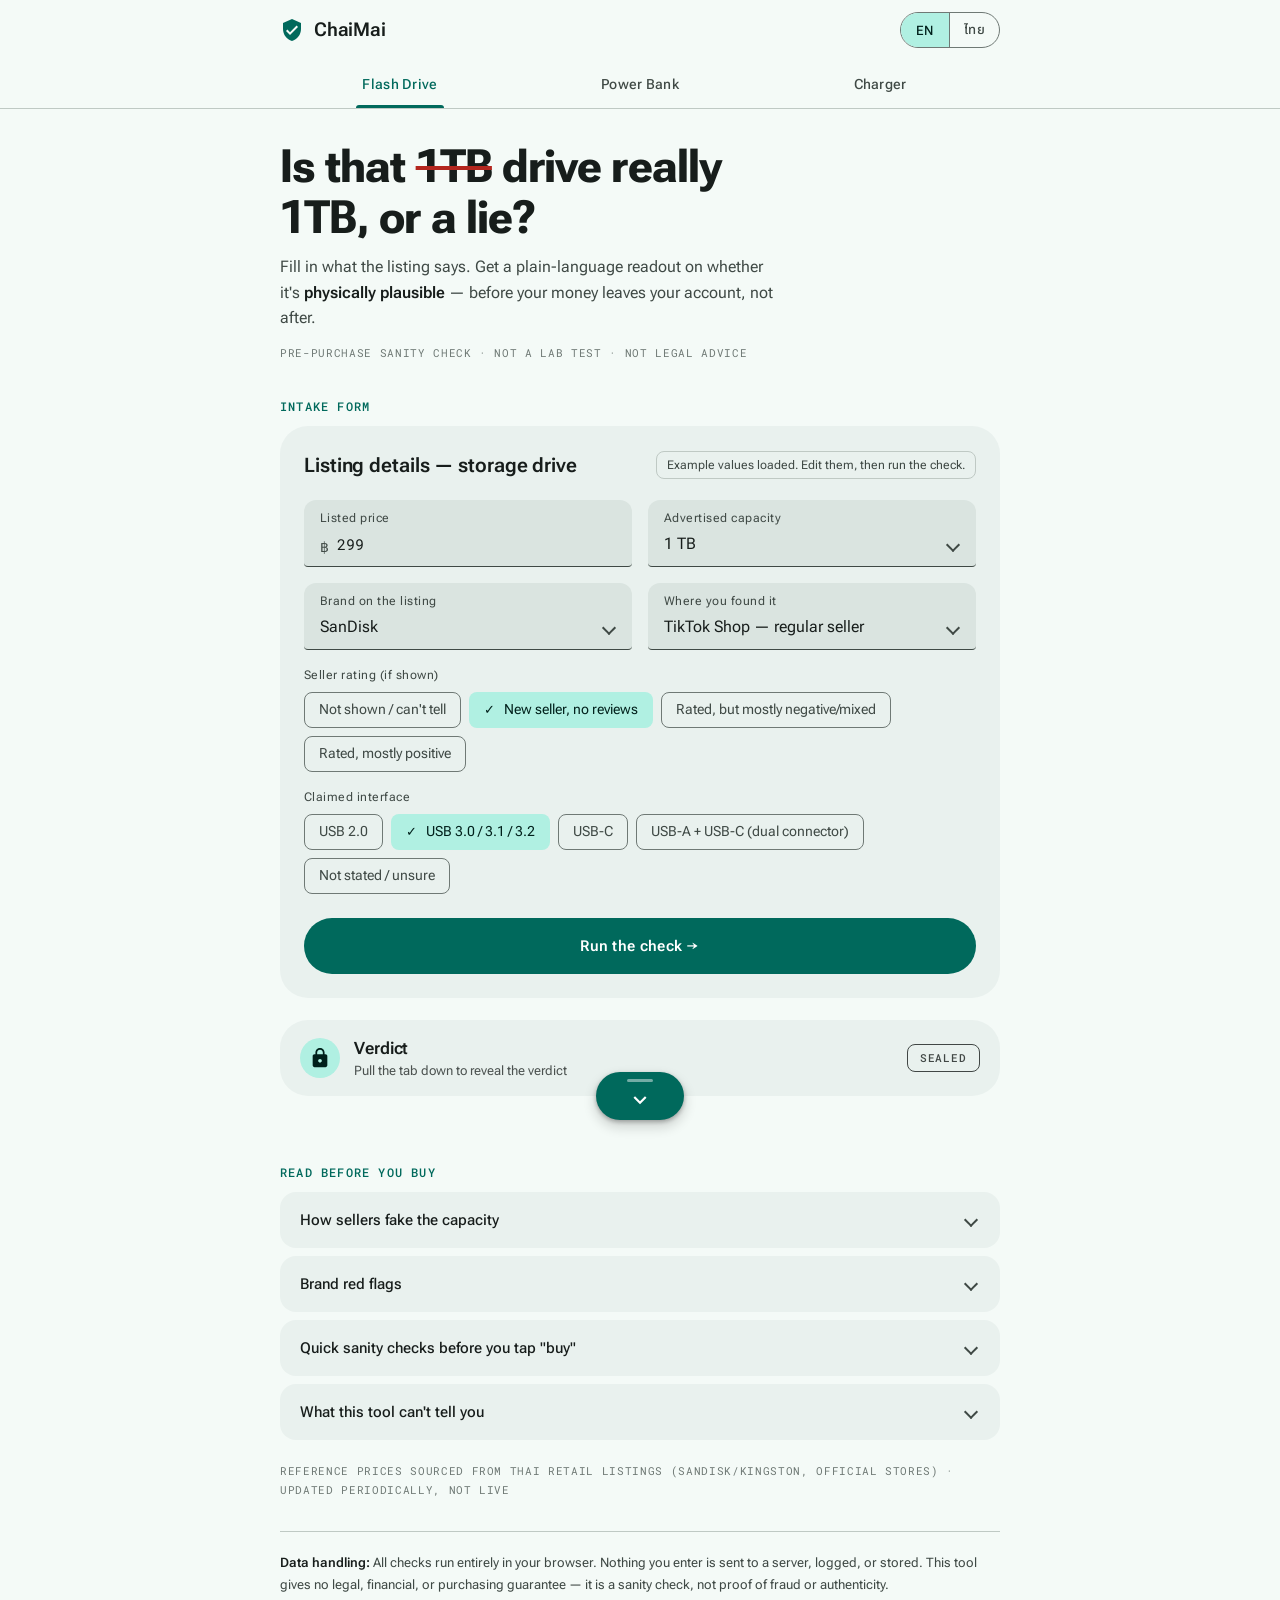
==== commit f6fa5434: "เปลี่ยนดีซายน์และเพิ่มที่ชารจ์" ====
--- a/web/index.html
+++ b/web/index.html
@@ -1,530 +1,555 @@
-<!DOCTYPE html>
-<html lang="en">
-<head>
-<meta charset="UTF-8">
-<meta name="viewport" content="width=device-width, initial-scale=1.0, viewport-fit=cover">
-<title>CASE FILE — Fake-Busting Tool</title>
-<link rel="preconnect" href="https://fonts.googleapis.com" crossorigin>
-<link href="https://fonts.googleapis.com/css2?family=Special+Elite&family=IBM+Plex+Mono:wght@400;500;600;700&family=IBM+Plex+Sans:wght@400;500;600;700&family=Noto+Sans+Thai:wght@400;500;600;700&display=swap" rel="stylesheet">
+<!doctype html><html><head><meta charset=utf8><meta name=viewport content="width=device-width,initial-scale=1,viewport-fit=cover"><style>:root{color-scheme:light;box-sizing:border-box;padding-top:env(safe-area-inset-top,0px);padding-bottom:env(safe-area-inset-bottom,0px)}html{scroll-padding-top:env(safe-area-inset-top,0px)}body{margin:0;padding:0;font:14px -apple-system,BlinkMacSystemFont,sans-serif;background:#fff;color:#000}img{max-width:100%}[hidden]:not([hidden=until-found i]){display:none!important}</style></head><body>
+<title>ChaiMai</title>
+<meta name="claude:viewport-fit-sides" content="cover">
+<link rel="preconnect" href="https://fonts.googleapis.com">
+<link rel="preconnect" href="https://fonts.gstatic.com" crossorigin>
+<link href="https://fonts.googleapis.com/css2?family=Roboto+Flex:wght@400;500;600;700&family=Roboto+Mono:wght@400;500&family=Noto+Sans+Thai:wght@400;500;600;700&display=swap" rel="stylesheet">
 <style>
+  /* Layout: sticky app bar + primary tabs, left-aligned hero, tonal form card,
+     and a sealed verdict drawer that unrolls when its pull tab is dragged down. */
   :root{
-    --ink:#23262B; --paper:#EFE7D3; --paper-dark:#E2D8BE;
-    --room:#1B1F23; --tape:#C98A2C;
-    --stamp-red:#A8362A; --stamp-green:#3F6E4F; --stamp-amber:#B2792B;
-    --line:#c9bd9c; --muted:#6b6455;
-    --r-sm:4px; --r-md:8px; --r-lg:12px;
-  }
+    --bg:#F4FAF7; --surf:#E9F1EE; --surf-hi:#DAE4E0;
+    --on:#171D1B; --on-v:#3F4945; --outline:#6F7975; --outline-v:#BFC9C4;
+    --pri:#00695C; --on-pri:#FFFFFF; --pri-c:#B0F0E2; --on-pri-c:#00201B;
+    --bad:#B3261E; --bad-on:#FFFFFF; --bad-c:#FFDAD6; --on-bad-c:#410002;
+    --warn:#8A5100; --warn-on:#FFFFFF; --warn-c:#FFDDB3; --on-warn-c:#2C1600;
+    --ok:#1B6C37; --ok-on:#FFFFFF; --ok-c:#BFF0C9; --on-ok-c:#00210B;
+    --glass:rgba(255,255,255,.58); --glass-2:rgba(0,0,0,.09); --menu:#FBFDFC;
+    --f-body:'Roboto Flex','Noto Sans Thai',system-ui,-apple-system,'Segoe UI',sans-serif;
+    --f-mono:'Roboto Mono',ui-monospace,Menlo,monospace;
+    --ease:cubic-bezier(.2,0,0,1);
+  }
+  @media (prefers-color-scheme: dark){
+    :root:not([data-theme="light"]){
+      --bg:#0E1513; --surf:#18201E; --surf-hi:#262E2C;
+      --on:#DEE4E1; --on-v:#BFC9C4; --outline:#89938F; --outline-v:#3F4945;
+      --pri:#7FD6C8; --on-pri:#003731; --pri-c:#005047; --on-pri-c:#A0F2E3;
+      --bad:#FFB4AB; --bad-on:#690005; --bad-c:#7A1B14; --on-bad-c:#FFDAD6;
+      --warn:#F2BE6B; --warn-on:#472B00; --warn-c:#5A3700; --on-warn-c:#FFDDB3;
+      --ok:#8DD9A0; --ok-on:#00391A; --ok-c:#0F4D26; --on-ok-c:#BFF0C9;
+      --glass:rgba(0,0,0,.28); --glass-2:rgba(255,255,255,.12); --menu:#2A3331;
+      color-scheme:dark;
+    }
+  }
+  :root[data-theme="dark"]{
+    --bg:#0E1513; --surf:#18201E; --surf-hi:#262E2C;
+    --on:#DEE4E1; --on-v:#BFC9C4; --outline:#89938F; --outline-v:#3F4945;
+    --pri:#7FD6C8; --on-pri:#003731; --pri-c:#005047; --on-pri-c:#A0F2E3;
+    --bad:#FFB4AB; --bad-on:#690005; --bad-c:#7A1B14; --on-bad-c:#FFDAD6;
+    --warn:#F2BE6B; --warn-on:#472B00; --warn-c:#5A3700; --on-warn-c:#FFDDB3;
+    --ok:#8DD9A0; --ok-on:#00391A; --ok-c:#0F4D26; --on-ok-c:#BFF0C9;
+    --glass:rgba(0,0,0,.28); --glass-2:rgba(255,255,255,.12); --menu:#2A3331;
+    color-scheme:dark;
+  }
+
   *{box-sizing:border-box;}
-  html{scroll-behavior:smooth;}
   body{
-    margin:0; background:var(--room);
-    background-image:
-      radial-gradient(circle at 20% 10%, rgba(255,255,255,0.03), transparent 40%),
-      repeating-linear-gradient(45deg, rgba(255,255,255,0.012) 0px, rgba(255,255,255,0.012) 1px, transparent 1px, transparent 12px);
-    color:var(--ink);
-    font-family:'IBM Plex Sans','Noto Sans Thai',sans-serif;
-    -webkit-font-smoothing:antialiased;
-    padding-top:56px;
-  }
-  body.lang-th{ font-family:'Noto Sans Thai','IBM Plex Sans',sans-serif; }
-  body.lang-th .title, body.lang-th .stamp, body.lang-th .verdict-note{ font-family:'Noto Sans Thai','Special Elite',monospace; }
-  ::selection{ background:var(--tape); color:#1B1F23; }
-  a{color:inherit;}
-  .wrap{max-width:920px; margin:0 auto; padding:0 20px 100px;}
-
-  /* ---------- STICKY TOP BAR ---------- */
-  .topbar{
-    position:fixed; top:0; left:0; right:0; z-index:50;
-    padding-top:env(safe-area-inset-top);
-    background:rgba(27,31,35,0.92);
-    backdrop-filter:blur(8px);
-    border-bottom:1px solid rgba(255,255,255,0.08);
-  }
-  .topbar-inner{
-    max-width:920px; margin:0 auto;
-    display:flex; align-items:center; justify-content:space-between;
-    padding:9px 16px; gap:10px;
-  }
-  .tabs{
-    display:flex; gap:4px;
-    background:rgba(255,255,255,0.05);
-    border-radius:var(--r-md);
-    padding:3px;
-  }
-  .tab-btn{
-    border:none; background:transparent; cursor:pointer;
-    padding:8px 14px;
-    font-family:'IBM Plex Mono',monospace;
-    font-size:12px; letter-spacing:0.05em;
-    color:#9a958a;
-    border-radius:6px;
-    transition:background 0.2s ease, color 0.2s ease;
-    white-space:nowrap;
-  }
-  .tab-btn.active{ background:var(--tape); color:#1B1F23; font-weight:600; }
-
-  .lang-switch{
-    display:flex; flex-shrink:0;
-    background:rgba(255,255,255,0.06);
-    border-radius:var(--r-md);
-    overflow:hidden;
-    font-family:'IBM Plex Mono',monospace;
-    font-size:11.5px;
-  }
-  .lang-switch button{
-    border:none; background:transparent; cursor:pointer;
-    padding:9px 12px; min-width:38px;
-    color:#9a958a; letter-spacing:0.04em;
-    transition:background 0.2s ease, color 0.2s ease;
-  }
-  .lang-switch button.active{ background:var(--paper); color:var(--ink); }
-
-  @media (max-width:520px){
-    .tab-btn{ padding:7px 10px; font-size:11px; }
-    .lang-switch button{ padding:8px 9px; }
-  }
-
-  /* ---------- HERO ---------- */
-  header.hero{ padding:56px 20px 34px; text-align:center; animation:fadeUp 0.7s ease both; }
-  .tag{
-    display:inline-block; background:var(--paper); color:var(--ink);
-    padding:10px 22px; transform:rotate(-2deg);
-    box-shadow:0 6px 18px rgba(0,0,0,0.4);
-    border:1px solid var(--line); border-radius:var(--r-sm);
-    font-family:'IBM Plex Mono',monospace; font-size:12px;
-    letter-spacing:0.16em; text-transform:uppercase; position:relative;
-    transition:transform 0.25s ease;
-  }
-  .tag:hover{ transform:rotate(-2deg) translateY(-2px); }
-  .tag::before{
-    content:''; position:absolute; top:-7px; left:50%; width:12px; height:12px;
-    background:#8a8a8a; border-radius:50%; transform:translateX(-50%);
-    box-shadow:0 1px 3px rgba(0,0,0,0.5);
-  }
+    background:var(--bg); color:var(--on);
+    font-family:var(--f-body); font-size:15px; line-height:1.5;
+    -webkit-font-smoothing:antialiased; min-height:100%;
+  }
+  body.lang-th{ font-family:'Noto Sans Thai','Roboto Flex',system-ui,sans-serif; }
+  body::before{
+    content:""; position:fixed; inset:0 0 auto; height:env(safe-area-inset-top,0px);
+    z-index:10; background:var(--bg);
+  }
+  .gut{
+    padding-left:max(16px,env(safe-area-inset-left,0px));
+    padding-right:max(16px,env(safe-area-inset-right,0px));
+  }
+  .col{ width:100%; max-width:720px; margin:0 auto; }
+  button{ font-family:inherit; }
+  :focus-visible{ outline:2px solid var(--pri); outline-offset:2px; }
+
+  /* ---------- header ---------- */
+  .top{
+    position:sticky; top:env(safe-area-inset-top,0px); z-index:20;
+    background:var(--bg); border-bottom:1px solid var(--outline-v);
+  }
+  .appbar{ display:flex; align-items:center; justify-content:space-between; gap:12px; height:60px; }
+  .brand{ display:flex; align-items:center; gap:10px; min-width:0; }
+  .brand svg{ width:24px; height:24px; fill:var(--pri); flex:none; }
+  .brand b{ font-size:19px; font-weight:600; letter-spacing:-.01em; white-space:nowrap; overflow:hidden; text-overflow:ellipsis; }
+  .seg{ display:flex; flex:none; border:1px solid var(--outline); border-radius:20px; overflow:hidden; }
+  .seg button{
+    border:0; background:transparent; color:var(--on-v); cursor:pointer;
+    height:34px; min-width:48px; padding:0 14px; font-size:13px; font-weight:500; letter-spacing:.03em;
+    transition:background .2s,color .2s;
+  }
+  .seg button + button{ border-left:1px solid var(--outline); }
+  .seg button.active{ background:var(--pri-c); color:var(--on-pri-c); }
+  .tabs{ display:flex; }
+  .tab{
+    flex:1; height:48px; border:0; background:none; padding:0; cursor:pointer;
+    color:var(--on-v); font-size:14px; font-weight:500; letter-spacing:.02em;
+    display:flex; justify-content:center; align-items:stretch;
+  }
+  .tab span{ position:relative; display:flex; align-items:center; padding:0 6px; }
+  .tab span::after{
+    content:""; position:absolute; left:0; right:0; bottom:0; height:3px;
+    border-radius:3px 3px 0 0; background:var(--pri);
+    transform:scaleY(0); transform-origin:bottom; transition:transform .25s var(--ease);
+  }
+  .tab[aria-selected="true"]{ color:var(--pri); }
+  .tab[aria-selected="true"] span::after{ transform:scaleY(1); }
+
+  /* ---------- hero ---------- */
+  .hero{ padding-block:32px 4px; }
   h1.title{
-    font-family:'Special Elite',monospace; color:#F3EEDD;
-    font-size:clamp(30px,5.2vw,50px); line-height:1.12; margin:24px 0 14px;
-  }
-  h1.title .strike{
-    text-decoration:line-through; text-decoration-color:var(--stamp-red);
-    text-decoration-thickness:4px; opacity:0.9;
-  }
-  p.sub{ color:#a9a49a; max-width:580px; margin:0 auto; font-size:16px; line-height:1.6; }
-  p.sub b{ color:#E2D8BE; }
-  .caseline{
-    margin-top:30px; font-family:'IBM Plex Mono',monospace; font-size:11px;
-    color:#65696f; letter-spacing:0.08em; text-transform:uppercase;
-  }
-  @keyframes fadeUp{ from{opacity:0; transform:translateY(14px);} to{opacity:1; transform:translateY(0);} }
+    font-size:clamp(30px,7.4vw,46px); line-height:1.1; font-weight:700; letter-spacing:-.02em;
+    margin:0 0 12px; text-wrap:balance;
+  }
+  body.lang-th h1.title{ letter-spacing:0; line-height:1.3; }
+  h1.title .strike{ text-decoration:line-through; text-decoration-color:var(--bad); text-decoration-thickness:.09em; }
+  p.sub{ margin:0; max-width:56ch; color:var(--on-v); font-size:16px; line-height:1.6; }
+  p.sub b{ color:var(--on); font-weight:600; }
+  .caseline{ margin-top:14px; font:400 11px var(--f-mono); letter-spacing:.06em; color:var(--outline); text-transform:uppercase; }
 
   .sec-label{
-    font-family:'IBM Plex Mono',monospace; font-size:12px; letter-spacing:0.14em;
-    text-transform:uppercase; color:var(--tape);
-    display:flex; align-items:center; gap:10px; margin:0 0 18px;
-  }
-  .sec-label::after{ content:''; flex:1; height:1px; background:linear-gradient(90deg, rgba(201,138,44,0.5), transparent); }
-
-  .panel{ display:none; }
-  .panel.active{ display:block; animation:fadeUp 0.45s ease both; }
-
-  .card{
-    background:var(--paper); border:1px solid var(--line); border-radius:var(--r-lg);
-    box-shadow:0 20px 50px rgba(0,0,0,0.45); position:relative; padding:36px;
-  }
-  .card::before{
-    content:''; position:absolute; inset:10px; border:1px dashed rgba(35,38,43,0.18);
-    border-radius:calc(var(--r-lg) - 4px); pointer-events:none;
-  }
-  .card-head{
-    display:flex; justify-content:space-between; align-items:flex-start;
-    border-bottom:2px solid var(--ink); padding-bottom:14px; margin-bottom:24px;
-  }
-  .card-head h2{ font-family:'Special Elite',monospace; font-size:21px; margin:0; }
-  .card-head .no{ font-family:'IBM Plex Mono',monospace; font-size:11px; color:var(--muted); text-align:right; }
-
-  .grid{ display:grid; grid-template-columns:1fr 1fr; gap:20px 22px; }
-  @media (max-width:640px){ .grid{ grid-template-columns:1fr; } }
-
-  .field{ display:flex; flex-direction:column; gap:8px; }
-  .field.full{ grid-column:1 / -1; }
-  .field.split{ display:grid; grid-template-columns:1fr 1fr; gap:10px; }
-  label{
-    font-family:'IBM Plex Mono',monospace; font-size:11px; letter-spacing:0.09em;
-    text-transform:uppercase; color:var(--muted);
-  }
-  input[type=number], input[type=text], select{
-    font-family:'IBM Plex Mono',monospace; font-size:15px; padding:12px;
-    background:#F8F3E5; border:1px solid var(--ink); border-radius:var(--r-sm);
-    color:var(--ink); outline:none; appearance:none; -webkit-appearance:none; width:100%;
-    transition:border-color 0.2s ease, box-shadow 0.2s ease;
-  }
-  select{
-    background-image:url("data:image/svg+xml;utf8,<svg xmlns='http://www.w3.org/2000/svg' width='14' height='9'><path d='M1 1l6 6 6-6' stroke='%2323262B' stroke-width='2' fill='none'/></svg>");
-    background-repeat:no-repeat; background-position:right 14px center; padding-right:34px;
-  }
-  input:focus, select:focus{ border-color:var(--tape); box-shadow:0 0 0 3px rgba(201,138,44,0.25); }
-  .hint{ font-size:12px; color:var(--muted); line-height:1.5; }
-  .prefix-wrap{ position:relative; }
-  .prefix-wrap .cur{
-    position:absolute; left:12px; top:50%; transform:translateY(-50%);
-    font-family:'IBM Plex Mono',monospace; color:var(--muted); font-size:14px;
-  }
-  .prefix-wrap input{ padding-left:34px; }
-  .suffix-wrap{ position:relative; }
-  .suffix-wrap .suf{
-    position:absolute; right:12px; top:50%; transform:translateY(-50%);
-    font-family:'IBM Plex Mono',monospace; color:var(--muted); font-size:13px;
-  }
-
-  .run-btn{
-    margin-top:28px; width:100%; padding:18px; background:var(--ink); color:#F3EEDD;
-    border:none; border-radius:var(--r-md); font-family:'IBM Plex Mono',monospace;
-    font-size:14px; letter-spacing:0.12em; text-transform:uppercase; cursor:pointer;
-    position:relative; overflow:hidden;
-    transition:transform 0.15s ease, background 0.15s ease, box-shadow 0.15s ease;
-  }
-  .run-btn:hover{ background:#33383F; box-shadow:0 8px 24px rgba(0,0,0,0.35); transform:translateY(-1px); }
-  .run-btn:active{ transform:scale(0.99); }
-
-  #resultUsb, #resultPower{ margin-top:40px; display:none; }
-  .report{
-    background:var(--paper-dark); border:1px solid var(--line); border-radius:var(--r-lg);
-    box-shadow:0 20px 50px rgba(0,0,0,0.45); padding:38px; position:relative;
-    overflow:hidden; animation:fadeUp 0.5s ease both;
-  }
-  .report .torn{
-    position:absolute; top:0; left:0; right:0; height:10px;
-    background:linear-gradient(135deg, var(--room) 50%, transparent 50%) 0 0/14px 10px repeat-x;
-    transform:translateY(-1px);
-  }
-  .stamp{
-    font-family:'Special Elite',monospace; font-size:clamp(24px,4.4vw,40px);
-    display:inline-block; padding:9px 24px; border:5px solid currentColor; border-radius:var(--r-md);
-    transform:rotate(-6deg); letter-spacing:0.06em; text-transform:uppercase; opacity:0;
-    animation:stampdown 0.45s cubic-bezier(.34,1.56,.64,1) 0.1s forwards;
-  }
-  @keyframes stampdown{
-    0%{opacity:0; transform:rotate(-6deg) scale(2.2) translateY(-30px);}
-    60%{opacity:1;}
-    100%{opacity:0.92; transform:rotate(-6deg) scale(1) translateY(0);}
-  }
-  .stamp.fake{ color:var(--stamp-red); }
-  .stamp.suspect{ color:var(--stamp-amber); }
-  .stamp.clean{ color:var(--stamp-green); }
-
-  .score-row{
-    display:flex; justify-content:space-between; align-items:center;
-    margin:26px 0 10px; font-family:'IBM Plex Mono',monospace; gap:14px; flex-wrap:wrap;
-  }
-  .score-row .big{ font-size:30px; font-weight:600; }
-  .score-row .lbl{ font-size:11px; letter-spacing:0.1em; text-transform:uppercase; color:var(--muted); }
-
-  .meter{
-    height:10px; background:#d9cda5; border:1px solid var(--ink); border-radius:6px;
-    position:relative; overflow:hidden; margin-bottom:24px;
-  }
-  .meter .fill{ height:100%; width:0%; border-radius:6px; transition:width 0.7s cubic-bezier(.22,1,.36,1) 0.2s; }
-
-  .findings{ display:flex; flex-direction:column; gap:10px; margin-bottom:10px; }
-  .finding{
-    display:flex; gap:12px; padding:12px 14px; background:rgba(255,255,255,0.35);
-    border-left:4px solid var(--muted); border-radius:var(--r-sm); font-size:14px; line-height:1.55;
-    opacity:0; transform:translateX(-8px); animation:slideIn 0.4s ease forwards;
-  }
-  .finding.bad{ border-color:var(--stamp-red); }
-  .finding.warn{ border-color:var(--stamp-amber); }
-  .finding.ok{ border-color:var(--stamp-green); }
-  .finding .mark{ font-family:'IBM Plex Mono',monospace; font-weight:700; font-size:13px; }
-  @keyframes slideIn{ to{ opacity:1; transform:translateX(0); } }
-
-  .verdict-note{
-    margin-top:18px; font-family:'Special Elite',monospace; font-size:15px; line-height:1.7;
-    color:#3a3527; border-top:1px dashed rgba(35,38,43,0.3); padding-top:18px;
-  }
-
-  .evidence{ margin-top:56px; }
-  details{
-    background:var(--paper); border:1px solid var(--line); border-radius:var(--r-md);
-    margin-bottom:10px; box-shadow:0 8px 20px rgba(0,0,0,0.25); overflow:hidden;
-    transition:box-shadow 0.2s ease;
-  }
-  details:hover{ box-shadow:0 10px 26px rgba(0,0,0,0.32); }
+    font:500 12px var(--f-mono); letter-spacing:.1em; text-transform:uppercase; color:var(--pri);
+    margin:34px 0 12px;
+  }
+  .panel.active{ animation:fade .35s var(--ease) both; }
+  @keyframes fade{ from{opacity:0; transform:translateY(8px);} to{opacity:1; transform:none;} }
+
+  /* ---------- form ---------- */
+  .card{ background:var(--surf); border-radius:28px; padding:24px; }
+  .card-head{ display:flex; justify-content:space-between; align-items:center; gap:10px 14px; flex-wrap:wrap; margin-bottom:20px; }
+  .card-head h2{ margin:0; font-size:20px; font-weight:600; letter-spacing:-.005em; }
+  .ex{ font-size:12px; padding:4px 10px; border-radius:8px; border:1px solid var(--outline-v); color:var(--on-v); transition:opacity .3s; }
+  .ex.gone{ opacity:0; pointer-events:none; }
+  .grid{ display:grid; grid-template-columns:repeat(2,minmax(0,1fr)); gap:16px; }
+  .full{ grid-column:1 / -1; }
+  @media (max-width:560px){ .grid{ grid-template-columns:minmax(0,1fr); } .card{ padding:20px 16px; } }
+
+  .tf{
+    position:relative; display:flex; flex-direction:column; gap:1px; min-width:0;
+    background:var(--surf-hi); border-radius:12px 12px 4px 4px; padding:9px 16px 0;
+    border-bottom:1px solid var(--on-v); transition:background .2s;
+  }
+  .tf::after{
+    content:""; position:absolute; left:0; right:0; bottom:-1px; height:2px; background:var(--pri);
+    transform:scaleX(0); transition:transform .25s var(--ease);
+  }
+  .tf:focus-within::after{ transform:scaleX(1); }
+  .tf-label{ font-size:12px; letter-spacing:.04em; color:var(--on-v); transition:color .2s; }
+  .tf:focus-within .tf-label{ color:var(--pri); }
+  .tf-row{ display:flex; align-items:center; gap:8px; min-height:38px; }
+  .tf-aff{ font-family:var(--f-mono); color:var(--on-v); font-size:14px; flex:none; }
+  .tf input, .tf select{
+    font:inherit; font-size:16px; color:var(--on); background:transparent; border:0; outline:0; border-radius:0;
+    width:100%; min-width:0; padding:4px 0 10px; appearance:none; -webkit-appearance:none;
+  }
+  .tf input[type=number]{ -moz-appearance:textfield; font-family:var(--f-mono); font-size:15px; }
+  .tf input::-webkit-outer-spin-button, .tf input::-webkit-inner-spin-button{ -webkit-appearance:none; margin:0; }
+  .tf input::placeholder{ color:var(--outline); opacity:.8; }
+  .sel{ position:relative; }
+  .sel::after{
+    content:""; position:absolute; right:2px; top:50%; width:8px; height:8px; margin-top:-7px;
+    border-right:2px solid var(--on-v); border-bottom:2px solid var(--on-v);
+    transform:rotate(45deg); pointer-events:none; transition:transform .3s var(--ease), margin-top .3s var(--ease);
+  }
+  .sel select{ padding-right:26px; text-overflow:ellipsis; }
+  .sel.open::after{ transform:rotate(225deg); margin-top:-1px; }
+  .sel select.native{ position:absolute; width:1px; height:1px; opacity:0; pointer-events:none; padding:0; margin:0; }
+  .dd-btn{
+    display:block; width:100%; min-width:0; padding:4px 26px 10px 0; margin:0; border:0; background:transparent;
+    font:inherit; font-size:16px; line-height:1.5; color:var(--on); text-align:left; cursor:pointer; outline:none;
+    white-space:nowrap; overflow:hidden; text-overflow:ellipsis;
+  }
+  .dd-menu{
+    position:absolute; left:0; right:0; top:calc(100% + 6px); z-index:15;
+    margin:0; padding:8px 0; list-style:none; max-height:320px; overflow-y:auto; overscroll-behavior:contain;
+    background:var(--menu); color:var(--on); border-radius:12px;
+    box-shadow:0 1px 3px rgba(0,0,0,.3),0 4px 8px 3px rgba(0,0,0,.15);
+    opacity:0; visibility:hidden; transform:scaleY(.82) translateY(-6px); transform-origin:top center;
+    transition:opacity .18s ease, transform .26s var(--ease), visibility 0s linear .26s;
+  }
+  .dd-menu.up{ top:auto; bottom:calc(100% + 6px); transform-origin:bottom center; transform:scaleY(.82) translateY(6px); }
+  .dd-menu.show{ opacity:1; visibility:visible; transform:none; transition:opacity .18s ease, transform .26s var(--ease), visibility 0s; }
+  .dd-item{
+    display:flex; align-items:center; justify-content:space-between; gap:12px;
+    min-height:48px; padding:10px 16px; font-size:15px; line-height:1.35; cursor:pointer;
+    transition:background-color .15s;
+  }
+  .dd-item svg{ width:20px; height:20px; fill:currentColor; flex:none; opacity:0; }
+  .dd-item:hover, .dd-item.act{ background:var(--glass-2); }
+  .dd-item[aria-selected="true"]{ background:var(--pri-c); color:var(--on-pri-c); }
+  .dd-item[aria-selected="true"] svg{ opacity:1; }
+  .dd-item[aria-selected="true"].act{ box-shadow:inset 0 0 0 2px var(--pri); }
+  .dd-menu.show .dd-item{ animation:ddIn .3s var(--ease) both; animation-delay:calc(min(var(--i),8) * 22ms); }
+  @keyframes ddIn{ from{ opacity:0; transform:translateY(-6px);} to{ opacity:1; transform:none;} }
+  .tf-help{ font-size:12px; line-height:1.45; color:var(--on-v); padding:0 0 9px; }
+  .tf.err{ border-bottom-color:var(--bad); }
+  .tf.err .tf-label, .tf.err .tf-help{ color:var(--bad); }
+  .tf.err::after{ background:var(--bad); transform:scaleX(1); }
+  .calc{
+    flex:none; font:500 12px var(--f-mono); padding:3px 8px; border-radius:8px;
+    background:var(--pri-c); color:var(--on-pri-c); white-space:nowrap;
+  }
+
+  fieldset.chips{ border:0; margin:0; padding:0; min-width:0; }
+  fieldset.chips legend{ font-size:12px; letter-spacing:.04em; color:var(--on-v); padding:0; margin-bottom:8px; }
+  .chip-set{ display:flex; flex-wrap:wrap; gap:8px; }
+  .chip{ position:relative; display:inline-flex; max-width:100%; }
+  .chip input{ position:absolute; inset:0; width:100%; height:100%; margin:0; opacity:0; cursor:pointer; }
+  .chip-face{
+    display:inline-flex; align-items:center; min-height:36px; padding:0 14px; border-radius:8px;
+    border:1px solid var(--outline); color:var(--on-v); font-size:14px; line-height:1.25;
+    transition:background .2s,color .2s,border-color .2s;
+  }
+  .chip-face::before{ content:"\2713"; width:0; overflow:hidden; opacity:0; margin-right:0; font-size:13px; transition:width .2s,margin .2s,opacity .2s; }
+  .chip input:checked + .chip-face{ background:var(--pri-c); color:var(--on-pri-c); border-color:transparent; }
+  .chip input:checked + .chip-face::before{ width:14px; opacity:1; margin-right:6px; }
+  .chip input:focus-visible + .chip-face{ outline:2px solid var(--pri); outline-offset:2px; }
+
+  .btn{
+    position:relative; overflow:hidden; width:100%; height:56px; margin-top:24px; border:0; border-radius:28px;
+    background:var(--pri); color:var(--on-pri); cursor:pointer;
+    font-size:15px; font-weight:600; letter-spacing:.02em;
+    display:flex; align-items:center; justify-content:center; gap:10px;
+    transition:box-shadow .2s;
+  }
+  .btn:hover{ box-shadow:0 1px 3px rgba(0,0,0,.3),0 4px 8px 3px rgba(0,0,0,.14); }
+  .ripple{
+    position:absolute; border-radius:50%; background:currentColor; opacity:.2; pointer-events:none;
+    transform:scale(0); animation:rip .6s ease-out forwards;
+  }
+  @keyframes rip{ to{ transform:scale(1); opacity:0; } }
+
+  /* ---------- pull-tab verdict drawer ---------- */
+  .pull-mount{ margin-top:22px; }
+  .pull{
+    position:relative; padding-bottom:24px;
+    --tone:var(--outline); --tone-on:var(--bg); --tone-c:var(--surf); --on-tone-c:var(--on);
+  }
+  .pull.tone-bad{ --tone:var(--bad); --tone-on:var(--bad-on); --tone-c:var(--bad-c); --on-tone-c:var(--on-bad-c); }
+  .pull.tone-warn{ --tone:var(--warn); --tone-on:var(--warn-on); --tone-c:var(--warn-c); --on-tone-c:var(--on-warn-c); }
+  .pull.tone-ok{ --tone:var(--ok); --tone-on:var(--ok-on); --tone-c:var(--ok-c); --on-tone-c:var(--on-ok-c); }
+  .pull-clip{
+    height:76px; overflow:hidden; border-radius:28px; background:var(--surf); color:var(--on);
+    transition:height .6s var(--ease), background-color .45s ease, color .45s ease;
+  }
+  .pull.tone-on .pull-clip{ background:var(--tone-c); color:var(--on-tone-c); }
+  .pull-head{ height:76px; display:flex; align-items:center; gap:14px; padding:0 20px; }
+  .pull-ico{ width:40px; height:40px; border-radius:50%; flex:none; display:grid; place-items:center; background:var(--pri-c); color:var(--on-pri-c); transition:background .4s,color .4s; }
+  .pull.tone-on .pull-ico{ background:var(--tone); color:var(--tone-on); }
+  .pull-ico svg{ width:22px; height:22px; fill:currentColor; }
+  .pull-ht{ flex:1; min-width:0; }
+  .pull-title{ font-size:17px; font-weight:600; letter-spacing:-.005em; }
+  .pull-sub{ font-size:13px; line-height:1.35; opacity:.75; }
+  .pull-chip{
+    flex:none; height:28px; padding:0 12px; border-radius:8px; display:inline-flex; align-items:center;
+    font:500 11px var(--f-mono); letter-spacing:.08em; text-transform:uppercase;
+    border:1px solid currentColor; opacity:.8;
+  }
+  .pull-body{ padding:4px 20px 44px; display:flex; flex-direction:column; gap:18px; opacity:0; transition:opacity .35s ease; }
+  .vd{ display:flex; align-items:center; gap:16px; flex-wrap:wrap; }
+  .vd-ico{ width:64px; height:64px; border-radius:20px; flex:none; display:grid; place-items:center; background:var(--tone); color:var(--tone-on); }
+  .vd-ico svg{ width:36px; height:36px; fill:currentColor; }
+  .vd-ico.stamp{ animation:stamp .55s cubic-bezier(.34,1.56,.64,1) .12s both; }
+  @keyframes stamp{ 0%{ opacity:0; transform:scale(2.1) rotate(-12deg);} 55%{ opacity:1;} 100%{ opacity:1; transform:scale(1) rotate(0);} }
+  .vd-text{ flex:1 1 160px; min-width:0; font-size:clamp(25px,6.4vw,34px); font-weight:700; line-height:1.12; letter-spacing:-.015em; text-wrap:balance; }
+  body.lang-th .vd-text{ letter-spacing:0; line-height:1.3; }
+  .vd-score{ margin-left:auto; text-align:right; font-family:var(--f-mono); font-variant-numeric:tabular-nums; }
+  .vd-num{ font-size:30px; font-weight:500; }
+  .vd-of{ font-size:13px; opacity:.65; margin-left:2px; }
+  .vd-lbl{ font-size:11px; letter-spacing:.1em; text-transform:uppercase; opacity:.7; }
+  .stats{ display:grid; grid-template-columns:repeat(2,minmax(0,1fr)); gap:10px; }
+  .stat{ background:var(--glass); border-radius:16px; padding:12px 16px; min-width:0; }
+  .lbl{ font-size:11px; letter-spacing:.08em; text-transform:uppercase; opacity:.7; }
+  .big{ font:500 24px var(--f-mono); margin-top:2px; font-variant-numeric:tabular-nums; overflow-wrap:anywhere; }
+  .meter{ height:8px; border-radius:4px; background:var(--glass-2); overflow:hidden; }
+  .meter .fill{ height:100%; width:0; border-radius:4px; background:var(--tone); transition:width .8s var(--ease) .25s; }
+  .findings{ list-style:none; margin:0; padding:0; display:flex; flex-direction:column; gap:8px; }
+  .finding{ display:grid; grid-template-columns:auto minmax(0,1fr); gap:12px; padding:12px 14px; border-radius:16px; background:var(--glass); font-size:14px; line-height:1.55; }
+  .f-ico{ width:26px; height:26px; border-radius:50%; display:grid; place-items:center; margin-top:1px; }
+  .f-ico svg{ width:16px; height:16px; fill:currentColor; }
+  .finding.bad .f-ico{ background:var(--bad); color:var(--bad-on); }
+  .finding.warn .f-ico{ background:var(--warn); color:var(--warn-on); }
+  .finding.ok .f-ico{ background:var(--ok); color:var(--ok-on); }
+  .f-mark{ display:block; font:500 11px var(--f-mono); letter-spacing:.08em; text-transform:uppercase; opacity:.7; margin-bottom:1px; }
+  .pull[data-state="open"] .finding{ animation:rise .5s var(--ease) both; animation-delay:calc(var(--i) * 60ms + 260ms); }
+  @keyframes rise{ from{ opacity:0; transform:translateY(10px);} to{ opacity:1; transform:none;} }
+  .note{ margin:0; font-size:15px; line-height:1.65; padding-top:14px; border-top:1px solid var(--glass-2); }
+
+  .pull-tab{
+    position:absolute; left:50%; bottom:0; transform:translateX(-50%); z-index:2;
+    width:88px; height:48px; border:0; border-radius:24px; padding:0;
+    background:var(--pri); color:var(--on-pri); cursor:grab; touch-action:none;
+    display:grid; place-items:center; box-shadow:0 2px 4px rgba(0,0,0,.28),0 6px 12px 2px rgba(0,0,0,.14);
+    -webkit-tap-highlight-color:transparent;
+  }
+  .pull-tab:active{ cursor:grabbing; }
+  .pull-tab::before{ content:""; position:absolute; top:7px; width:26px; height:3px; border-radius:2px; background:currentColor; opacity:.45; }
+  .pull-tab svg{ width:26px; height:26px; fill:currentColor; margin-top:8px; transform:rotate(calc(var(--p) * 180deg)); transition:transform .5s var(--ease); }
+  .pull.dragging .pull-tab svg, .pull.dragging .pull-clip, .pull.dragging .pull-body{ transition:none !important; }
+  .pull-tab.nudge{ animation:nudge 1.1s var(--ease) .5s 1; }
+  @keyframes nudge{
+    0%,100%{ transform:translateX(-50%) translateY(0); }
+    30%{ transform:translateX(-50%) translateY(9px); }
+    55%{ transform:translateX(-50%) translateY(0); }
+    75%{ transform:translateX(-50%) translateY(5px); }
+  }
+
+  /* ---------- notes + footer ---------- */
+  .evidence{ margin-top:44px; }
+  details{ background:var(--surf); border-radius:16px; margin-bottom:8px; overflow:hidden; }
   summary{
-    cursor:pointer; padding:17px 20px; font-family:'IBM Plex Mono',monospace; font-size:13px;
-    letter-spacing:0.04em; display:flex; justify-content:space-between; align-items:center; list-style:none;
+    cursor:pointer; list-style:none; min-height:56px; padding:14px 20px;
+    display:flex; align-items:center; justify-content:space-between; gap:14px; font-weight:500; font-size:15px;
   }
   summary::-webkit-details-marker{ display:none; }
-  summary::after{ content:'+'; font-size:20px; color:var(--tape); transition:transform 0.25s ease; }
-  details[open] summary::after{ transform:rotate(45deg); }
-  details .body{
-    padding:0 20px 20px; font-size:14px; line-height:1.7; color:#3a3527;
-    border-top:1px dashed rgba(35,38,43,0.25); padding-top:15px; animation:fadeUp 0.35s ease both;
-  }
-  details .body ul{ padding-left:20px; margin:10px 0; }
+  summary::after{
+    content:""; flex:none; width:8px; height:8px; margin-right:4px;
+    border-right:2px solid var(--on-v); border-bottom:2px solid var(--on-v);
+    transform:rotate(45deg); transition:transform .3s var(--ease);
+  }
+  details.is-open summary::after{ transform:rotate(225deg); }
+  details{ transition:background-color .35s ease; }
+  details.is-open{ background:var(--surf-hi); }
+  summary{ transition:color .25s, background-color .2s; }
+  summary:hover{ background:var(--glass-2); }
+  details.is-open summary{ color:var(--pri); }
+  details.is-open .body > p, details.is-open .body li{ animation:rise .5s var(--ease) both; animation-delay:calc(var(--k,0) * 55ms + 90ms); }
+  details .body{ padding:0 20px 20px; font-size:14.5px; line-height:1.7; color:var(--on-v); }
+  details .body p{ margin:0 0 10px; }
+  details .body ul{ margin:8px 0 0; padding-left:20px; }
   details .body li{ margin-bottom:8px; }
-  details .body code{
-    background:rgba(35,38,43,0.08); padding:2px 6px; border-radius:3px;
-    font-family:'IBM Plex Mono',monospace; font-size:13px;
-  }
-
-  footer{
-    margin-top:64px; padding:22px 20px; border:1px dashed rgba(255,255,255,0.18);
-    border-radius:var(--r-md); font-family:'IBM Plex Mono',monospace; font-size:11.5px;
-    line-height:1.8; color:#8b8578; background:rgba(255,255,255,0.02);
-  }
-  footer b{ color:#bdb69f; }
-  .kicker{
-    text-align:center; color:#5c6068; font-size:11px; font-family:'IBM Plex Mono',monospace;
-    letter-spacing:0.14em; text-transform:uppercase; margin-top:36px;
+  details .body b{ color:var(--on); font-weight:600; }
+  details .body code{ font-family:var(--f-mono); font-size:13px; padding:2px 6px; border-radius:6px; background:var(--glass-2); color:var(--on); }
+  .kicker{ margin-top:22px; font:400 11px var(--f-mono); letter-spacing:.06em; color:var(--outline); text-transform:uppercase; line-height:1.7; }
+  footer{ margin-top:32px; padding-block:20px 56px; border-top:1px solid var(--outline-v); font-size:12.5px; line-height:1.7; color:var(--on-v); }
+  footer b{ color:var(--on); font-weight:600; }
+
+  @media (prefers-reduced-motion: reduce){
+    *,*::before,*::after{ animation-duration:.01ms !important; animation-delay:0s !important; transition-duration:.01ms !important; transition-delay:0s !important; }
   }
 </style>
-</head>
-<body>
-
-<div class="topbar">
-  <div class="topbar-inner">
-    <div class="tabs">
-      <button type="button" class="tab-btn active" data-tab="usb" data-i18n="tabUsb">Flash Drive</button>
-      <button type="button" class="tab-btn" data-tab="power" data-i18n="tabPower">Power Bank</button>
-    </div>
-    <div class="lang-switch">
-      <button type="button" id="btnEn" class="active">EN</button>
-      <button type="button" id="btnTh">ไทย</button>
+
+<header class="top">
+  <div class="gut">
+    <div class="col">
+      <div class="appbar">
+        <div class="brand">
+          <svg viewBox="0 0 24 24" aria-hidden="true"><path d="M12 1L3 5v6c0 5.55 3.84 10.74 9 12 5.16-1.26 9-6.45 9-12V5l-9-4zm-2 16l-4-4 1.41-1.41L10 14.17l6.59-6.59L18 9l-8 8z"/></svg>
+          <b data-i18n="appName">ChaiMai</b>
+        </div>
+        <div class="seg" role="group" aria-label="Language">
+          <button type="button" id="btnEn" class="active">EN</button>
+          <button type="button" id="btnTh">ไทย</button>
+        </div>
+      </div>
+      <div class="tabs" role="tablist">
+        <button type="button" class="tab" role="tab" id="tabBtnUsb" data-tab="usb" aria-selected="true" aria-controls="panelUsb"><span data-i18n="tabUsb">Flash Drive</span></button>
+        <button type="button" class="tab" role="tab" id="tabBtnPower" data-tab="power" aria-selected="false" aria-controls="panelPower"><span data-i18n="tabPower">Power Bank</span></button>
+        <button type="button" class="tab" role="tab" id="tabBtnCharger" data-tab="charger" aria-selected="false" aria-controls="panelCharger"><span data-i18n="tabCharger">Charger</span></button>
+      </div>
     </div>
   </div>
-</div>
-
-<header class="hero">
-  <span class="tag" data-i18n="tag">◉ Case intake — pre-purchase division</span>
-  <h1 class="title" id="heroTitle" data-i18n-html="titleUsb">Is that <span class="strike">1TB</span> drive really<br>1TB, or a lie?</h1>
-  <p class="sub" id="heroSub" data-i18n-html="subUsb">Fill in what the listing says. Get a plain-language readout on whether it's <b>physically plausible</b> — before your money leaves your account, not after.</p>
-  <div class="caseline" data-i18n="caseline">FILE TYPE: Pre-purchase sanity check · Not a lab test · Not legal advice</div>
 </header>
 
-<div class="wrap">
-
-  <!-- ============ FLASH DRIVE TAB ============ -->
-  <div class="panel active" id="panelUsb">
-    <div class="sec-label" data-i18n="intakeLabel">Intake form</div>
-
-    <form class="card" id="intakeUsb">
-      <div class="card-head">
-        <h2 data-i18n="cardTitleUsb">Listing details — storage drive</h2>
-        <div class="no" data-i18n-html="cardNo">FORM 12-A<br>rev. 2026</div>
+<main class="gut">
+  <div class="col">
+    <section class="hero">
+      <h1 class="title" id="heroTitle"></h1>
+      <p class="sub" id="heroSub"></p>
+      <div class="caseline" data-i18n="caseline">Pre-purchase sanity check · Not a lab test · Not legal advice</div>
+    </section>
+
+    <!-- ============ FLASH DRIVE ============ -->
+    <div class="panel active" id="panelUsb" role="tabpanel" aria-labelledby="tabBtnUsb">
+      <div class="sec-label" data-i18n="intakeLabel">Intake form</div>
+      <form class="card" id="intakeUsb" novalidate>
+        <div class="card-head">
+          <h2 data-i18n="cardTitleUsb">Listing details — storage drive</h2>
+          <span class="ex" id="exUsb" data-i18n="exampleNote">Example values loaded. Edit them, then run the check.</span>
+        </div>
+        <div class="grid">
+          <div class="tf" id="tfPriceUsb">
+            <label class="tf-label" for="priceUsb" data-i18n="lblPrice">Listed price</label>
+            <div class="tf-row"><span class="tf-aff">฿</span><input type="number" id="priceUsb" inputmode="decimal" placeholder="199" min="0" step="1" value="299"></div>
+            <div class="tf-help" id="helpPriceUsb" hidden></div>
+          </div>
+          <div class="tf">
+            <label class="tf-label" for="capacityUsb" data-i18n="lblCapacity">Advertised capacity</label>
+            <div class="tf-row sel"><select id="capacityUsb">
+              <option value="32">32 GB</option><option value="64">64 GB</option>
+              <option value="128">128 GB</option><option value="256">256 GB</option>
+              <option value="512">512 GB</option><option value="1024" selected>1 TB</option>
+              <option value="2048">2 TB</option><option value="4096">4 TB</option>
+              <option value="8192">8 TB</option><option value="16384">16 TB</option>
+            </select></div>
+          </div>
+          <div class="tf">
+            <label class="tf-label" for="brandUsb" data-i18n="lblBrand">Brand on the listing</label>
+            <div class="tf-row sel"><select id="brandUsb">
+              <option value="sandisk" selected>SanDisk</option><option value="kingston">Kingston</option>
+              <option value="samsung">Samsung</option><option value="lexar">Lexar</option>
+              <option value="transcend">Transcend</option><option value="adata">ADATA</option>
+              <option value="hp">HP</option><option value="sony">Sony</option><option value="toshiba">Toshiba</option>
+              <option value="generic" data-i18n="brandGeneric">Generic / no-name</option>
+              <option value="other" data-i18n="brandOther">Other / unlisted brand</option>
+            </select></div>
+          </div>
+          <div class="tf">
+            <label class="tf-label" for="platformUsb" data-i18n="lblPlatform">Where you found it</label>
+            <div class="tf-row sel"><select id="platformUsb"></select></div>
+          </div>
+          <fieldset class="chips full" id="ratingUsbSet"></fieldset>
+          <fieldset class="chips full" id="ifaceUsbSet"></fieldset>
+        </div>
+        <button type="submit" class="btn"><span data-i18n="runBtn">Run the check →</span></button>
+      </form>
+
+      <div class="pull-mount" id="mountUsb"></div>
+
+      <div class="evidence">
+        <div class="sec-label" data-i18n="evidenceLabel">Case notes — read before you buy</div>
+        <details><summary data-i18n="d1sum">How sellers fake the capacity</summary><div class="body" data-i18n-html="d1body"></div></details>
+        <details><summary data-i18n="d2sum">Brand red flags</summary><div class="body" data-i18n-html="d2body"></div></details>
+        <details><summary data-i18n="d3sum">Quick sanity checks before you tap "buy"</summary><div class="body" data-i18n-html="d3body"></div></details>
+        <details><summary data-i18n="d4sum">What this tool can't tell you</summary><div class="body" data-i18n-html="d4body"></div></details>
       </div>
-      <div class="grid">
-        <div class="field">
-          <label data-i18n="lblPrice">Listed price</label>
-          <div class="prefix-wrap"><span class="cur">฿</span>
-            <input type="number" id="priceUsb" placeholder="199" min="0" step="1">
-          </div>
+      <div class="kicker" data-i18n="kickerUsb"></div>
+    </div>
+
+    <!-- ============ POWER BANK ============ -->
+    <div class="panel" id="panelPower" role="tabpanel" aria-labelledby="tabBtnPower" hidden>
+      <div class="sec-label" data-i18n="intakeLabel">Intake form</div>
+      <form class="card" id="intakePower" novalidate>
+        <div class="card-head">
+          <h2 data-i18n="cardTitlePower">Listing details — power bank</h2>
+          <span class="ex" id="exPower" data-i18n="exampleNote">Example values loaded. Edit them, then run the check.</span>
         </div>
-        <div class="field">
-          <label data-i18n="lblCapacity">Advertised capacity</label>
-          <select id="capacityUsb">
-            <option value="32">32 GB</option><option value="64">64 GB</option>
-            <option value="128" selected>128 GB</option><option value="256">256 GB</option>
-            <option value="512">512 GB</option><option value="1024">1 TB</option>
-            <option value="2048">2 TB</option><option value="4096">4 TB</option>
-            <option value="8192">8 TB</option><option value="16384">16 TB</option>
-          </select>
+        <div class="grid">
+          <div class="tf" id="tfPricePower">
+            <label class="tf-label" for="pricePower" data-i18n="lblPrice">Listed price</label>
+            <div class="tf-row"><span class="tf-aff">฿</span><input type="number" id="pricePower" inputmode="decimal" placeholder="299" min="0" step="1" value="590"></div>
+            <div class="tf-help" id="helpPricePower" hidden></div>
+          </div>
+          <div class="tf">
+            <label class="tf-label" for="capacityPower" data-i18n="lblCapacityMah">Advertised capacity (mAh)</label>
+            <div class="tf-row"><input type="number" id="capacityPower" inputmode="numeric" placeholder="30000" min="0" step="1000" value="20000"><span class="tf-aff">mAh</span></div>
+          </div>
+          <div class="tf">
+            <label class="tf-label" for="marketingWatt" data-i18n="lblMarketingW">Big bold wattage on the box/listing</label>
+            <div class="tf-row"><input type="number" id="marketingWatt" inputmode="decimal" placeholder="45" min="0" step="1" value="45"><span class="tf-aff">W</span></div>
+            <div class="tf-help" data-i18n="hintMarketingW"></div>
+          </div>
+          <div class="tf">
+            <label class="tf-label" for="regVoltage" data-i18n="lblRegLabel">Regulatory label output rating</label>
+            <div class="tf-row">
+              <input type="number" id="regVoltage" inputmode="decimal" placeholder="5" min="0" step="0.1" value="9" aria-label="Volts">
+              <span class="tf-aff">V ×</span>
+              <input type="number" id="regCurrent" inputmode="decimal" placeholder="1.8" min="0" step="0.1" value="3" aria-label="Amps">
+              <span class="tf-aff">A</span>
+              <span class="calc" id="regCalc" aria-live="polite">= 27 W</span>
+            </div>
+            <div class="tf-help" data-i18n="hintRegLabel"></div>
+          </div>
+          <div class="tf">
+            <label class="tf-label" for="brandPower" data-i18n="lblBrand">Brand on the listing</label>
+            <div class="tf-row sel"><select id="brandPower">
+              <option value="anker">Anker</option><option value="xiaomi">Xiaomi</option>
+              <option value="baseus" selected>Baseus</option><option value="romoss">Romoss</option>
+              <option value="ugreen">UGREEN</option><option value="hp">HP</option>
+              <option value="generic" data-i18n="brandGeneric">Generic / no-name</option>
+              <option value="other" data-i18n="brandOther">Other / unlisted brand</option>
+            </select></div>
+          </div>
+          <div class="tf">
+            <label class="tf-label" for="platformPower" data-i18n="lblPlatform">Where you found it</label>
+            <div class="tf-row sel"><select id="platformPower"></select></div>
+          </div>
+          <fieldset class="chips full" id="ratingPowerSet"></fieldset>
         </div>
-        <div class="field">
-          <label data-i18n="lblBrand">Brand on the listing</label>
-          <select id="brandUsb">
-            <option value="sandisk">SanDisk</option><option value="kingston">Kingston</option>
-            <option value="samsung">Samsung</option><option value="lexar">Lexar</option>
-            <option value="transcend">Transcend</option><option value="adata">ADATA</option>
-            <option value="hp">HP</option><option value="sony">Sony</option><option value="toshiba">Toshiba</option>
-            <option value="generic" data-i18n="brandGeneric">Generic / no-name</option>
-            <option value="other" data-i18n="brandOther">Other / unlisted brand</option>
-          </select>
+        <button type="submit" class="btn"><span data-i18n="runBtn">Run the check →</span></button>
+      </form>
+
+      <div class="pull-mount" id="mountPower"></div>
+
+      <div class="evidence">
+        <div class="sec-label" data-i18n="evidenceLabel">Case notes — read before you buy</div>
+        <details><summary data-i18n="p1sum">Marketing wattage vs. the regulatory label</summary><div class="body" data-i18n-html="p1body"></div></details>
+        <details><summary data-i18n="p2sum">Why the mAh number lies too</summary><div class="body" data-i18n-html="p2body"></div></details>
+        <details><summary data-i18n="p3sum">Where to actually find the regulatory label</summary><div class="body" data-i18n-html="p3body"></div></details>
+        <details><summary data-i18n="p4sum">What this tool can't tell you</summary><div class="body" data-i18n-html="p4body"></div></details>
+      </div>
+      <div class="kicker" data-i18n="kickerPower"></div>
+    </div>
+
+    <!-- ============ CHARGER ============ -->
+    <div class="panel" id="panelCharger" role="tabpanel" aria-labelledby="tabBtnCharger" hidden>
+      <div class="sec-label" data-i18n="intakeLabel">Intake form</div>
+      <form class="card" id="intakeCharger" novalidate>
+        <div class="card-head">
+          <h2 data-i18n="cardTitleCharger">Listing details — charger</h2>
+          <span class="ex" id="exCharger" data-i18n="exampleNote">Example values loaded. Edit them, then run the check.</span>
         </div>
-        <div class="field">
-          <label data-i18n="lblPlatform">Where you found it</label>
-          <select id="platformUsb">
-            <option value="official" data-i18n="platOfficial">Official brand store (Shopee/Lazada Mall etc.)</option>
-            <option value="shopee" data-i18n="platShopee">Shopee — regular seller</option>
-            <option value="lazada" data-i18n="platLazada">Lazada — regular seller</option>
-            <option value="tiktok" data-i18n="platTiktok">TikTok Shop</option>
-            <option value="fb" data-i18n="platFb">Facebook Marketplace / group</option>
-            <option value="physical" data-i18n="platPhysical">Physical shop</option>
-            <option value="other" data-i18n="platOther">Other / random link</option>
-          </select>
+        <div class="grid">
+          <div class="tf" id="tfPriceCharger">
+            <label class="tf-label" for="priceCharger" data-i18n="lblPrice">Listed price</label>
+            <div class="tf-row"><span class="tf-aff">฿</span><input type="number" id="priceCharger" inputmode="decimal" placeholder="590" min="0" step="1" value="590"></div>
+            <div class="tf-help" id="helpPriceCharger" hidden></div>
+          </div>
+          <div class="tf">
+            <label class="tf-label" for="wattCharger" data-i18n="lblMarketingW">Big bold wattage on the box/listing</label>
+            <div class="tf-row"><input type="number" id="wattCharger" inputmode="decimal" placeholder="65" min="0" step="1" value="65"><span class="tf-aff">W</span></div>
+            <div class="tf-help" data-i18n="hintMarketingWc"></div>
+          </div>
+          <div class="tf">
+            <label class="tf-label" for="regVoltageC" data-i18n="lblRegMax">Highest output step on the label</label>
+            <div class="tf-row">
+              <input type="number" id="regVoltageC" inputmode="decimal" placeholder="20" min="0" step="0.1" value="9" aria-label="Volts">
+              <span class="tf-aff">V ×</span>
+              <input type="number" id="regCurrentC" inputmode="decimal" placeholder="3.25" min="0" step="0.01" value="2" aria-label="Amps">
+              <span class="tf-aff">A</span>
+              <span class="calc" id="regCalcC" aria-live="polite">= 18 W</span>
+            </div>
+            <div class="tf-help" data-i18n="hintRegMax"></div>
+          </div>
+          <div class="tf">
+            <label class="tf-label" for="weightCharger" data-i18n="lblWeight">Weight (optional)</label>
+            <div class="tf-row"><input type="number" id="weightCharger" inputmode="decimal" placeholder="110" min="0" step="1" value="52"><span class="tf-aff">g</span></div>
+            <div class="tf-help" data-i18n="hintWeight"></div>
+          </div>
+          <div class="tf">
+            <label class="tf-label" for="brandCharger" data-i18n="lblBrand">Brand on the listing</label>
+            <div class="tf-row sel"><select id="brandCharger">
+              <option value="apple">Apple</option><option value="samsung">Samsung</option>
+              <option value="anker">Anker</option><option value="baseus">Baseus</option>
+              <option value="ugreen" selected>UGREEN</option><option value="xiaomi">Xiaomi</option>
+              <option value="belkin">Belkin</option>
+              <option value="generic" data-i18n="brandGeneric">Generic / no-name</option>
+              <option value="other" data-i18n="brandOther">Other / unlisted brand</option>
+            </select></div>
+          </div>
+          <div class="tf">
+            <label class="tf-label" for="platformCharger" data-i18n="lblPlatform">Where you found it</label>
+            <div class="tf-row sel"><select id="platformCharger"></select></div>
+          </div>
+          <fieldset class="chips full" id="stepsChargerSet"></fieldset>
+          <fieldset class="chips full" id="ratingChargerSet"></fieldset>
         </div>
-        <div class="field">
-          <label data-i18n="lblRating">Seller rating (if shown)</label>
-          <select id="ratingUsb">
-            <option value="unknown" data-i18n="ratUnknown">Not shown / can't tell</option>
-            <option value="new" data-i18n="ratNew">New seller, no reviews</option>
-            <option value="low" data-i18n="ratLow">Rated, but mostly negative/mixed</option>
-            <option value="good" data-i18n="ratGood">Rated, mostly positive</option>
-          </select>
-        </div>
-        <div class="field">
-          <label data-i18n="lblInterface">Claimed interface</label>
-          <select id="interfaceUsb">
-            <option value="usb2">USB 2.0</option>
-            <option value="usb3" selected>USB 3.0 / 3.1 / 3.2</option>
-            <option value="typec">USB-C</option>
-            <option value="dual" data-i18n="ifaceDual">USB-A + USB-C (dual connector)</option>
-            <option value="unsure" data-i18n="ifaceUnsure">Not stated / unsure</option>
-          </select>
-        </div>
+        <button type="submit" class="btn"><span data-i18n="runBtn">Run the check →</span></button>
+      </form>
+
+      <div class="pull-mount" id="mountCharger"></div>
+
+      <div class="evidence">
+        <div class="sec-label" data-i18n="evidenceLabel">Read before you buy</div>
+        <details><summary data-i18n="c1sum"></summary><div class="body" data-i18n-html="c1body"></div></details>
+        <details><summary data-i18n="c2sum"></summary><div class="body" data-i18n-html="c2body"></div></details>
+        <details><summary data-i18n="c3sum"></summary><div class="body" data-i18n-html="c3body"></div></details>
+        <details><summary data-i18n="c4sum"></summary><div class="body" data-i18n-html="c4body"></div></details>
       </div>
-      <button type="submit" class="run-btn" data-i18n="runBtn">Run the check →</button>
-    </form>
-
-    <div id="resultUsb">
-      <div class="sec-label" data-i18n="findingsLabel">Findings</div>
-      <div class="report">
-        <div class="torn"></div>
-        <div id="stampBoxUsb"></div>
-        <div class="score-row">
-          <div><div class="lbl" data-i18n="lblPerGb">Price per real GB, if genuine</div><div class="big" id="pricePerGb">—</div></div>
-          <div style="text-align:right"><div class="lbl" data-i18n="lblVsMarket">Vs. typical market rate</div><div class="big" id="marketCompareUsb">—</div></div>
-        </div>
-        <div class="meter"><div class="fill" id="meterFillUsb"></div></div>
-        <div class="findings" id="findingsListUsb"></div>
-        <div class="verdict-note" id="verdictNoteUsb"></div>
-      </div>
+      <div class="kicker" data-i18n="kickerCharger"></div>
     </div>
 
-    <div class="evidence">
-      <div class="sec-label" data-i18n="evidenceLabel">Case notes — read before you buy</div>
-      <details>
-        <summary data-i18n="d1sum">How sellers fake the capacity</summary>
-        <div class="body" data-i18n-html="d1body"></div>
-      </details>
-      <details>
-        <summary data-i18n="d2sum">Brand red flags</summary>
-        <div class="body" data-i18n-html="d2body"></div>
-      </details>
-      <details>
-        <summary data-i18n="d3sum">Quick sanity checks before you tap "buy"</summary>
-        <div class="body" data-i18n-html="d3body"></div>
-      </details>
-      <details>
-        <summary data-i18n="d4sum">What this tool can't tell you</summary>
-        <div class="body" data-i18n-html="d4body"></div>
-      </details>
-    </div>
-    <div class="kicker" data-i18n="kickerUsb">Reference prices sourced from Thai retail listings (SanDisk/Kingston, official stores) · Updated periodically, not live</div>
+    <footer data-i18n-html="footerBody"></footer>
   </div>
-
-  <!-- ============ POWER BANK TAB ============ -->
-  <div class="panel" id="panelPower">
-    <div class="sec-label" data-i18n="intakeLabel">Intake form</div>
-
-    <form class="card" id="intakePower">
-      <div class="card-head">
-        <h2 data-i18n="cardTitlePower">Listing details — power bank</h2>
-        <div class="no" data-i18n-html="cardNo2">FORM 12-B<br>rev. 2026</div>
-      </div>
-      <div class="grid">
-        <div class="field">
-          <label data-i18n="lblPrice">Listed price</label>
-          <div class="prefix-wrap"><span class="cur">฿</span>
-            <input type="number" id="pricePower" placeholder="299" min="0" step="1">
-          </div>
-        </div>
-        <div class="field">
-          <label data-i18n="lblCapacityMah">Advertised capacity (mAh)</label>
-          <div class="suffix-wrap">
-            <input type="number" id="capacityPower" placeholder="30000" min="0" step="1000">
-            <span class="suf">mAh</span>
-          </div>
-        </div>
-        <div class="field">
-          <label data-i18n="lblMarketingW">Big bold wattage on the box/listing</label>
-          <div class="suffix-wrap">
-            <input type="number" id="marketingWatt" placeholder="45" min="0" step="1">
-            <span class="suf">W</span>
-          </div>
-          <div class="hint" data-i18n="hintMarketingW">e.g. "45W Fast Charge" printed large on the packaging or title</div>
-        </div>
-        <div class="field">
-          <label data-i18n="lblRegLabel">Regulatory label output rating</label>
-          <div class="field split">
-            <div class="suffix-wrap"><input type="number" id="regVoltage" placeholder="5" min="0" step="0.1"><span class="suf">V</span></div>
-            <div class="suffix-wrap"><input type="number" id="regCurrent" placeholder="1.8" min="0" step="0.1"><span class="suf">A</span></div>
-          </div>
-          <div class="hint" data-i18n="hintRegLabel">Small print near the barcode/CE/mOK mark — often says something like "5V⎓1.8A"</div>
-        </div>
-        <div class="field">
-          <label data-i18n="lblBrand">Brand on the listing</label>
-          <select id="brandPower">
-            <option value="anker">Anker</option><option value="xiaomi">Xiaomi</option>
-            <option value="baseus">Baseus</option><option value="romoss">Romoss</option>
-            <option value="ugreen">UGREEN</option><option value="hp">HP</option>
-            <option value="generic" data-i18n="brandGeneric">Generic / no-name</option>
-            <option value="other" data-i18n="brandOther">Other / unlisted brand</option>
-          </select>
-        </div>
-        <div class="field">
-          <label data-i18n="lblPlatform">Where you found it</label>
-          <select id="platformPower">
-            <option value="official" data-i18n="platOfficial">Official brand store (Shopee/Lazada Mall etc.)</option>
-            <option value="shopee" data-i18n="platShopee">Shopee — regular seller</option>
-            <option value="lazada" data-i18n="platLazada">Lazada — regular seller</option>
-            <option value="tiktok" data-i18n="platTiktok">TikTok Shop</option>
-            <option value="fb" data-i18n="platFb">Facebook Marketplace / group</option>
-            <option value="physical" data-i18n="platPhysical">Physical shop</option>
-            <option value="other" data-i18n="platOther">Other / random link</option>
-          </select>
-        </div>
-        <div class="field full">
-          <label data-i18n="lblRating">Seller rating (if shown)</label>
-          <select id="ratingPower">
-            <option value="unknown" data-i18n="ratUnknown">Not shown / can't tell</option>
-            <option value="new" data-i18n="ratNew">New seller, no reviews</option>
-            <option value="low" data-i18n="ratLow">Rated, but mostly negative/mixed</option>
-            <option value="good" data-i18n="ratGood">Rated, mostly positive</option>
-          </select>
-        </div>
-      </div>
-      <button type="submit" class="run-btn" data-i18n="runBtn">Run the check →</button>
-    </form>
-
-    <div id="resultPower">
-      <div class="sec-label" data-i18n="findingsLabel">Findings</div>
-      <div class="report">
-        <div class="torn"></div>
-        <div id="stampBoxPower"></div>
-        <div class="score-row">
-          <div><div class="lbl" data-i18n="lblRealW">Regulatory-rated output</div><div class="big" id="realWatt">—</div></div>
-          <div style="text-align:right"><div class="lbl" data-i18n="lblVsClaim">Vs. marketing claim</div><div class="big" id="wattCompare">—</div></div>
-        </div>
-        <div class="meter"><div class="fill" id="meterFillPower"></div></div>
-        <div class="findings" id="findingsListPower"></div>
-        <div class="verdict-note" id="verdictNotePower"></div>
-      </div>
-    </div>
-
-    <div class="evidence">
-      <div class="sec-label" data-i18n="evidenceLabel">Case notes — read before you buy</div>
-      <details>
-        <summary data-i18n="p1sum">Marketing wattage vs. the regulatory label</summary>
-        <div class="body" data-i18n-html="p1body"></div>
-      </details>
-      <details>
-        <summary data-i18n="p2sum">Why the mAh number lies too</summary>
-        <div class="body" data-i18n-html="p2body"></div>
-      </details>
-      <details>
-        <summary data-i18n="p3sum">Where to actually find the regulatory label</summary>
-        <div class="body" data-i18n-html="p3body"></div>
-      </details>
-      <details>
-        <summary data-i18n="p4sum">What this tool can't tell you</summary>
-        <div class="body" data-i18n-html="p4body"></div>
-      </details>
-    </div>
-    <div class="kicker" data-i18n="kickerPower">Reference prices sourced from Thai retail listings (Anker/Xiaomi/Baseus, official stores) · Updated periodically, not live</div>
-  </div>
-
-  <footer data-i18n-html="footerBody"></footer>
-</div>
+</main>
 
 <script>
 (function(){
@@ -688,238 +713,783 @@
 }
 };
 
-var currentLang = 'en';
-var currentTab = 'usb';
-
-function applyLang(lang){
-  currentLang = lang;
-  var t = T[lang];
-  document.body.classList.toggle('lang-th', lang === 'th');
-  document.documentElement.lang = lang;
-
-  document.querySelectorAll('[data-i18n]').forEach(function(el){
-    var k = el.getAttribute('data-i18n');
-    if(t[k] !== undefined) el.textContent = t[k];
+Object.assign(T.en, {
+  appName:'ChaiMai', eyebrow:'Pre-purchase check',
+  caseline:'Pre-purchase sanity check · Not a lab test · Not legal advice',
+  evidenceLabel:'Read before you buy',
+  exampleNote:'Example values loaded. Edit them, then run the check.',
+  verdictHead:'Verdict', riskLabel:'Risk score',
+  sealed:'Sealed', revealed:'Revealed',
+  pullHint:'Pull the tab down to reveal the verdict',
+  openSub:'Based on the details you entered',
+  pullAria:'Pull down to reveal the verdict', closeAria:'Push up to seal the verdict',
+  errPrice:'Enter the listed price.'
+});
+Object.assign(T.th, {
+  appName:'ChaiMai', eyebrow:'ตรวจก่อนซื้อ',
+  caseline:'ตรวจสอบเบื้องต้นก่อนซื้อ · ไม่ใช่ผลแล็บ · ไม่ใช่คำแนะนำทางกฎหมาย',
+  evidenceLabel:'อ่านก่อนตัดสินใจซื้อ',
+  exampleNote:'ใส่ค่าตัวอย่างไว้ให้แล้ว แก้ไขแล้วกดตรวจสอบ',
+  verdictHead:'ผลตรวจ', riskLabel:'คะแนนความเสี่ยง',
+  sealed:'ปิดผนึก', revealed:'เปิดแล้ว',
+  pullHint:'ดึงแท็บลงเพื่อดูผลตรวจ',
+  openSub:'อิงจากข้อมูลที่กรอก',
+  pullAria:'ดึงลงเพื่อดูผลตรวจ', closeAria:'ดันขึ้นเพื่อปิดผนึกผลตรวจ',
+  errPrice:'กรอกราคาที่ประกาศขาย'
+});
+
+Object.assign(T.en, {
+  tabCharger:"Charger",
+  titleCharger:"Is that <span class=\"strike\">65W</span> charger<br>really fast, or just claiming?",
+  subCharger:"Some bricks tell your phone they can fast charge over PD, then can’t back it up. Enter the <b>real output steps on the label</b> and we’ll check whether the claim holds up.",
+  cardTitleCharger:"Listing details — charger or brick",
+  hintMarketingWc:"e.g. “65W GaN Fast Charger” printed large on the box or title",
+  lblRegMax:"Highest output step on the label",
+  hintRegMax:"Find the top step in the label’s output list, such as 20V⎓3.25A",
+  lblWeight:"Weight (optional)",
+  hintWeight:"From the listing or a kitchen scale. Real GaN bricks run roughly 1–2 g per watt.",
+  lblSteps:"Output steps printed on the label",
+  stepsOne:"Only 5V", stepsTwo:"Two (e.g. 5V and 9V)", stepsMany:"3 or more (5/9/15/20V…)", stepsUnknown:"Label not shown",
+  markSteps:"STEPS", markWeight:"WEIGHT",
+  fStepsOne:function(c){ return "The label lists only a 5V step. At 5V a charger tops out around 15W, so a claimed "+c+"W with PD fast charging cannot be delivered."; },
+  fStepsTwo:function(c){ return "Two steps such as 5V and 9V top out around 27W. A claimed "+c+"W needs a 15V or 20V step on the label."; },
+  fStepsTwoMild:function(c){ return "Two steps top out around 27W, and the claim is "+c+"W. Worth asking for a photo of the full label."; },
+  fStepsMany:"Several output steps are listed, which is what a real PD charger prints. Check that the top step matches the wattage claimed.",
+  fStepsOk:"The listed steps are enough for the wattage claimed.",
+  fStepsUnknown:"Output steps not visible, so the PD claim can’t be checked. Ask the seller for a clear photo of the full label.",
+  fWeightBad:function(g,c){ return g+"g is very light for a "+c+"W charger. A real power stage and its heat spreading need more material than that."; },
+  fWeightWarn:function(g,c){ return g+"g is on the light side for "+c+"W. Compact GaN exists, so compare with the brand’s official weight."; },
+  fWeightOk:function(g,c){ return g+"g is plausible for a "+c+"W charger."; },
+  fPWBad1:function(p,m,pct){ return "฿"+p+"/W is about "+pct+"% below a typical genuine-brand rate (~฿"+m+"/W). A real PD charger at this rating costs more to build."; },
+  fPWBad2:function(p,m){ return "฿"+p+"/W is far under the typical ~฿"+m+"/W for genuine chargers."; },
+  fPWWarn:function(p,m){ return "฿"+p+"/W is noticeably below the ~฿"+m+"/W baseline. Could be a sale, so check the seller."; },
+  fPWOk:function(p,m){ return "฿"+p+"/W is in line with typical genuine pricing (~฿"+m+"/W)."; },
+  fBrandCh:function(b){ return b+" makes real chargers, and fakes of well-known names are common. Judge the seller, not the logo."; },
+  noteFakeCh:"The label, price or build contradicts the fast-charging claim. Bricks like this can announce PD steps to your phone that the hardware can’t sustain, so expect the speed to collapse, the brick to overheat, or both. Don’t buy it. Chargers are also a shock and fire risk.",
+  noteSuspectCh:"Some details don’t line up. Before buying, ask the seller for a clear photo of the label showing every output step, plus the weight.",
+  noteCleanCh:"Claim, label and build details agree. When it arrives, put a USB-C power meter between the charger and your phone and check the volts and amps match the label.",
+  c1sum:"How a charger “negotiates” fast charging",
+  c1body:"<p>USB Power Delivery works like a handshake. The charger lists the voltage and current steps it offers, such as 9V/3A or 20V/3.25A, and the phone picks one. It only works if the charger is honest about that list.</p><ul><li>A cheap control chip can announce high steps while the transformer, capacitors and heat budget behind it are far too small.</li><li>The phone then shows a fast-charging icon, but current falls within minutes, the brick gets hot, or it cuts out under load.</li><li>A brick whose label shows only 5V cannot do PD above 15W, whatever the listing says.</li></ul>",
+  c2sum:"Reading the output steps on the label",
+  c2body:"<p>The label is where a manufacturer has to print real numbers. Multiply volts by amps for each step.</p><ul><li><code>9V × 2.22A ≈ 20W</code>, <code>15V × 3A = 45W</code>, <code>20V × 3.25A = 65W</code>, <code>20V × 5A = 100W</code>.</li><li>Above 45W the label needs a 20V step. PD steps below 20V stop at 3A.</li><li>A genuine PD brick usually prints several steps (5V, 9V, 15V, 20V). One line with a big number on the box is a mismatch.</li><li>Multi-port bricks advertise the total. The label shows what each port gives alone and in combination, so the single-port figure is lower.</li></ul>",
+  c3sum:"Weight and build tells",
+  c3body:"<ul><li>Weight is a rough guide. Real gallium-nitride bricks run about 1–2 g per rated watt, so a 65W brick under 40g has little inside it.</li><li>Ask the seller for the weight, or compare with the brand’s official product page.</li><li>Shake it. Loose rattling parts or a hollow feel are bad signs.</li><li>Look for a mOK (TISI) mark, a printed label with a model number you can search, and tidy seams around the housing.</li><li>Logo print and prong spacing on counterfeits of well-known brands often differ from official photos.</li></ul>",
+  c4sum:"What this tool can’t tell you",
+  c4body:"<p>This is a <b>pre-purchase heuristic</b>. It can’t see inside a charger you haven’t bought, and a convincing fake can print a convincing label.</p><p>When it arrives, plug a cheap USB-C power meter between the charger and your phone or laptop. The volts and amps it shows should match a step on the label and stay steady for 20 minutes under load. Unbranded chargers also carry shock and fire risk, so a certified source matters more than a few baht saved.</p>",
+  kickerCharger:"Reference rates are rough estimates for genuine-brand chargers · Not live prices"
+});
+Object.assign(T.th, {
+  tabCharger:"หัวชาร์จ",
+  titleCharger:"หัวชาร์จ <span class=\"strike\">65W</span> นั้น<br>ชาร์จเร็วจริง หรือแค่บอกว่าเร็ว?",
+  subCharger:"หัวชาร์จบางตัวบอกโทรศัพท์ว่าชาร์จเร็วผ่าน PD ได้ แต่ทำจริงไม่ได้ กรอก <b>ขั้นเอาต์พุตจริงตามฉลาก</b> แล้วเราจะเช็กว่าตัวเลขที่โฆษณาสมเหตุสมผลไหม",
+  cardTitleCharger:"รายละเอียดสินค้า — หัวชาร์จ",
+  hintMarketingWc:"เช่น “65W GaN ชาร์จเร็ว” ที่พิมพ์ตัวใหญ่บนกล่องหรือหัวข้อ",
+  lblRegMax:"ขั้นเอาต์พุตสูงสุดตามฉลาก",
+  hintRegMax:"ดูขั้นบนสุดในรายการเอาต์พุตบนฉลาก เช่น 20V⎓3.25A",
+  lblWeight:"น้ำหนัก (ไม่บังคับ)",
+  hintWeight:"จากประกาศขายหรือเครื่องชั่ง หัวชาร์จ GaN ของแท้หนักราว 1–2 กรัมต่อวัตต์",
+  lblSteps:"ขั้นเอาต์พุตที่พิมพ์บนฉลาก",
+  stepsOne:"มีแค่ 5V", stepsTwo:"สองขั้น (เช่น 5V กับ 9V)", stepsMany:"สามขั้นขึ้นไป (5/9/15/20V…)", stepsUnknown:"ไม่เห็นฉลาก",
+  markSteps:"ขั้นไฟ", markWeight:"น้ำหนัก",
+  fStepsOne:function(c){ return "ฉลากมีแค่ขั้น 5V ที่ 5V หัวชาร์จจ่ายได้สูงสุดราว 15W จึงไม่มีทางส่ง "+c+"W แบบ PD ที่โฆษณาได้"; },
+  fStepsTwo:function(c){ return "สองขั้นอย่าง 5V กับ 9V จ่ายได้สูงสุดราว 27W ที่โฆษณา "+c+"W ต้องมีขั้น 15V หรือ 20V บนฉลาก"; },
+  fStepsTwoMild:function(c){ return "สองขั้นจ่ายได้สูงสุดราว 27W ขณะที่โฆษณา "+c+"W ควรขอรูปฉลากเต็มจากผู้ขาย"; },
+  fStepsMany:"มีหลายขั้นเอาต์พุต ซึ่งเป็นสิ่งที่หัวชาร์จ PD แท้พิมพ์ไว้ ตรวจว่าขั้นบนสุดตรงกับวัตต์ที่โฆษณา",
+  fStepsOk:"ขั้นที่ระบุเพียงพอสำหรับวัตต์ที่โฆษณา",
+  fStepsUnknown:"ไม่เห็นขั้นเอาต์พุต จึงตรวจคำโฆษณา PD ไม่ได้ ลองขอรูปฉลากเต็มชัด ๆ จากผู้ขาย",
+  fWeightBad:function(g,c){ return g+" กรัม เบามากสำหรับหัวชาร์จ "+c+"W วงจรกำลังและการระบายความร้อนจริงต้องใช้วัสดุมากกว่านี้"; },
+  fWeightWarn:function(g,c){ return g+" กรัม ค่อนข้างเบาสำหรับ "+c+"W มี GaN ขนาดเล็กอยู่จริง ลองเทียบกับน้ำหนักทางการของแบรนด์"; },
+  fWeightOk:function(g,c){ return g+" กรัม สมเหตุสมผลสำหรับหัวชาร์จ "+c+"W"; },
+  fPWBad1:function(p,m,pct){ return "฿"+p+"/W ต่ำกว่าราคาทั่วไปของแบรนด์แท้ประมาณ "+pct+"% (~฿"+m+"/W) หัวชาร์จ PD ของจริงระดับนี้มีต้นทุนสูงกว่า"; },
+  fPWBad2:function(p,m){ return "฿"+p+"/W ต่ำกว่าราคาทั่วไป ~฿"+m+"/W ของหัวชาร์จแท้มาก"; },
+  fPWWarn:function(p,m){ return "฿"+p+"/W ต่ำกว่าราคาฐาน ~฿"+m+"/W อย่างเห็นได้ชัด อาจเป็นโปรโมชัน ควรตรวจสอบผู้ขาย"; },
+  fPWOk:function(p,m){ return "฿"+p+"/W สอดคล้องกับราคาของแท้ทั่วไป (~฿"+m+"/W)"; },
+  fBrandCh:function(b){ return b+" ผลิตหัวชาร์จจริง และของปลอมของแบรนด์ดังพบได้บ่อย ให้ดูที่ผู้ขาย ไม่ใช่โลโก้"; },
+  noteFakeCh:"ฉลาก ราคา หรือรูปแบบสินค้าขัดแย้งกับคำโฆษณาเรื่องชาร์จเร็ว หัวชาร์จแบบนี้อาจประกาศขั้น PD ให้โทรศัพท์ทั้งที่ฮาร์ดแวร์รับไม่ไหว ความเร็วอาจตกลงมา หัวร้อนจัด หรือเกิดทั้งสองอย่าง อย่าซื้อ หัวชาร์จยังเสี่ยงไฟดูดและไฟไหม้ด้วย",
+  noteSuspectCh:"มีบางจุดที่ไม่ตรงกัน ก่อนซื้อ ลองขอรูปฉลากที่เห็นทุกขั้นเอาต์พุตและน้ำหนักจากผู้ขาย",
+  noteCleanCh:"คำโฆษณา ฉลาก และรูปแบบสินค้าสอดคล้องกัน เมื่อได้รับของ ลองต่อเครื่องวัดกำลังไฟ USB-C ระหว่างหัวชาร์จกับโทรศัพท์ แล้วเช็กว่าโวลต์และแอมป์ตรงกับฉลาก",
+  c1sum:"หัวชาร์จ “ตกลง” เรื่องชาร์จเร็วอย่างไร",
+  c1body:"<p>USB Power Delivery ทำงานเหมือนการจับมือ หัวชาร์จแจ้งรายการขั้นแรงดันและกระแสที่ให้ได้ เช่น 9V/3A หรือ 20V/3.25A แล้วโทรศัพท์เลือกหนึ่งขั้น ใช้ได้ก็ต่อเมื่อหัวชาร์จบอกรายการตามจริง</p><ul><li>ชิปควบคุมราคาถูกประกาศขั้นสูงได้ ทั้งที่หม้อแปลง ตัวเก็บประจุ และการระบายความร้อนข้างหลังเล็กเกินไปมาก</li><li>โทรศัพท์จึงขึ้นไอคอนชาร์จเร็ว แต่กระแสตกภายในไม่กี่นาที หัวร้อน หรือตัดเมื่อโหลดหนัก</li><li>หัวที่ฉลากมีแค่ 5V ทำ PD เกิน 15W ไม่ได้ ไม่ว่าประกาศจะเขียนอย่างไร</li></ul>",
+  c2sum:"อ่านขั้นเอาต์พุตบนฉลาก",
+  c2body:"<p>ฉลากคือที่ที่ผู้ผลิตต้องพิมพ์ตัวเลขจริง ให้คูณโวลต์กับแอมป์ของแต่ละขั้น</p><ul><li><code>9V × 2.22A ≈ 20W</code>, <code>15V × 3A = 45W</code>, <code>20V × 3.25A = 65W</code>, <code>20V × 5A = 100W</code></li><li>เกิน 45W ฉลากต้องมีขั้น 20V ขั้น PD ที่ต่ำกว่า 20V จบที่ 3A</li><li>หัวชาร์จ PD แท้มักพิมพ์หลายขั้น (5V, 9V, 15V, 20V) บรรทัดเดียวกับตัวเลขใหญ่บนกล่องคือความไม่ตรงกัน</li><li>หัวหลายพอร์ตโฆษณากำลังรวม ฉลากจะบอกว่าแต่ละพอร์ตให้เท่าไรเมื่อใช้เดี่ยวและใช้พร้อมกัน ตัวเลขพอร์ตเดียวจึงต่ำกว่า</li></ul>",
+  c3sum:"น้ำหนักและร่องรอยของสินค้า",
+  c3body:"<ul><li>น้ำหนักเป็นเพียงแนวทางคร่าว ๆ หัวชาร์จแกลเลียมไนไตรด์ของแท้หนักราว 1–2 กรัมต่อวัตต์ หัว 65W ที่เบากว่า 40 กรัมแทบไม่มีอะไรข้างใน</li><li>ขอน้ำหนักจากผู้ขาย หรือเทียบกับหน้าสินค้าทางการของแบรนด์</li><li>ลองเขย่า ถ้ามีเสียงชิ้นส่วนหลวมหรือรู้สึกกลวง เป็นสัญญาณไม่ดี</li><li>ดูเครื่องหมาย มอก. ฉลากพิมพ์ที่มีเลขรุ่นให้ค้นหาได้ และรอยต่อตัวเครื่องที่เรียบร้อย</li><li>โลโก้และระยะขาปลั๊กของของปลอมแบรนด์ดังมักต่างจากรูปทางการ</li></ul>",
+  c4sum:"สิ่งที่เครื่องมือนี้บอกคุณไม่ได้",
+  c4body:"<p>นี่คือ <b>การตรวจสอบเชิงฮิวริสติกก่อนซื้อ</b> ไม่สามารถมองเข้าไปในหัวชาร์จที่ยังไม่ได้ซื้อ และของปลอมที่ทำดีก็พิมพ์ฉลากให้ดูน่าเชื่อได้</p><p>เมื่อได้รับของ ลองต่อเครื่องวัดกำลังไฟ USB-C ราคาถูกระหว่างหัวชาร์จกับโทรศัพท์หรือโน้ตบุ๊ก โวลต์และแอมป์ที่แสดงควรตรงกับหนึ่งขั้นบนฉลาก และนิ่งตลอด 20 นาทีขณะใช้งาน หัวชาร์จไม่มียี่ห้อยังเสี่ยงไฟดูดและไฟไหม้ แหล่งที่มีการรับรองจึงสำคัญกว่าเงินไม่กี่บาทที่ประหยัดได้</p>",
+  kickerCharger:"ราคาอ้างอิงเป็นค่าประมาณสำหรับหัวชาร์จแบรนด์แท้ · ไม่ใช่ราคาปัจจุบัน"
+});
+
+Object.assign(T.en, {
+  platTiktok:"TikTok Shop — regular seller",
+  platTikTokMall:"TikTok Shop Mall — official brand store",
+  fPlatMall:"TikTok Shop Mall stores are brand-verified, so this is close to an official storefront. Check that the store name and badge belong to the brand itself, not a reseller.",
+  fPlatRisky:function(p){ return p+" has weaker seller vetting than brand-verified storefronts, and counterfeit electronics are disproportionately common here."; }
+});
+Object.assign(T.th, {
+  platTiktok:"TikTok Shop — ร้านค้าทั่วไป",
+  platTikTokMall:"TikTok Shop Mall — ร้านแบรนด์ทางการ",
+  fPlatMall:"ร้านใน TikTok Shop Mall ผ่านการยืนยันแบรนด์ จึงใกล้เคียงร้านทางการ ตรวจว่าชื่อร้านและป้ายเป็นของแบรนด์เอง ไม่ใช่ผู้ขายต่อ",
+  fPlatRisky:function(p){ return p+" ตรวจสอบผู้ขายอ่อนกว่าร้านที่ยืนยันแบรนด์แล้ว และพบสินค้าอิเล็กทรอนิกส์ปลอมได้บ่อยที่นี่"; }
+});
+
+var P = {
+  lock:'M18 8h-1V6c0-2.76-2.24-5-5-5S7 3.24 7 6v2H6c-1.1 0-2 .9-2 2v10c0 1.1.9 2 2 2h12c1.1 0 2-.9 2-2V10c0-1.1-.9-2-2-2zm-6 9c-1.1 0-2-.9-2-2s.9-2 2-2 2 .9 2 2-.9 2-2 2zm3.1-9H8.9V6c0-1.71 1.39-3.1 3.1-3.1 1.71 0 3.1 1.39 3.1 3.1v2z',
+  lockOpen:'M12 17c1.1 0 2-.9 2-2s-.9-2-2-2-2 .9-2 2 .9 2 2 2zm6-9h-1V6c0-2.76-2.24-5-5-5S7 3.24 7 6h1.9c0-1.71 1.39-3.1 3.1-3.1s3.1 1.39 3.1 3.1v2H6c-1.1 0-2 .9-2 2v10c0 1.1.9 2 2 2h12c1.1 0 2-.9 2-2V10c0-1.1-.9-2-2-2zm0 12H6V10h12v10z',
+  chev:'M16.59 8.59L12 13.17 7.41 8.59 6 10l6 6 6-6z',
+  check:'M9 16.17L4.83 12l-1.42 1.41L9 19 21 7l-1.41-1.41z',
+  close:'M19 6.41L17.59 5 12 10.59 6.41 5 5 6.41 10.59 12 5 17.59 6.41 19 12 13.41 17.59 19 19 17.59 13.41 12z',
+  excl:'M11 7h2v7h-2zm0 8h2v2h-2z',
+  vBad:'M12 2C6.48 2 2 6.48 2 12s4.48 10 10 10 10-4.48 10-10S17.52 2 12 2zm1 15h-2v-2h2v2zm0-4h-2V7h2v6z',
+  vWarn:'M1 21h22L12 2 1 21zm12-3h-2v-2h2v2zm0-4h-2v-4h2v4z',
+  vOk:'M12 2C6.48 2 2 6.48 2 12s4.48 10 10 10 10-4.48 10-10S17.52 2 12 2zm-2 15l-5-5 1.41-1.41L10 14.17l7.59-7.59L19 8l-9 9z'
+};
+function svg(p){ return '<svg viewBox="0 0 24 24" aria-hidden="true" focusable="false"><path d="'+p+'"/></svg>'; }
+function $(id){ return document.getElementById(id); }
+function clamp(v,a,b){ return Math.max(a,Math.min(b,v)); }
+
+var currentLang='en', currentTab='usb';
+
+/* ---------------- form scaffolding ---------------- */
+var PLATFORMS=[['official','platOfficial'],['tiktokmall','platTikTokMall'],['shopee','platShopee'],['lazada','platLazada'],['tiktok','platTiktok'],['fb','platFb'],['physical','platPhysical'],['other','platOther']];
+function fillPlatform(id,sel){
+  $(id).innerHTML=PLATFORMS.map(function(o){ return '<option value="'+o[0]+'"'+(o[0]===sel?' selected':'')+' data-i18n="'+o[1]+'"></option>'; }).join('');
+}
+fillPlatform('platformUsb','tiktok');
+fillPlatform('platformPower','shopee');
+
+function buildChips(id,name,legend,opts,checked){
+  var h='<legend data-i18n="'+legend+'"></legend><div class="chip-set">';
+  opts.forEach(function(o){
+    h+='<label class="chip"><input type="radio" name="'+name+'" value="'+o.v+'"'+(o.v===checked?' checked':'')+'><span class="chip-face"><span'+(o.k?' data-i18n="'+o.k+'"':'')+'>'+(o.t||'')+'</span></span></label>';
   });
-  document.querySelectorAll('[data-i18n-html]').forEach(function(el){
-    var k = el.getAttribute('data-i18n-html');
-    if(t[k] !== undefined) el.innerHTML = t[k];
+  $(id).innerHTML=h+'</div>';
+}
+var RATINGS=[{v:'unknown',k:'ratUnknown'},{v:'new',k:'ratNew'},{v:'low',k:'ratLow'},{v:'good',k:'ratGood'}];
+buildChips('ratingUsbSet','ratingUsb','lblRating',RATINGS,'new');
+buildChips('ratingPowerSet','ratingPower','lblRating',RATINGS,'unknown');
+buildChips('stepsChargerSet','stepsCharger','lblSteps',[{v:'one',k:'stepsOne'},{v:'two',k:'stepsTwo'},{v:'many',k:'stepsMany'},{v:'unknown',k:'stepsUnknown'}],'two');
+buildChips('ratingChargerSet','ratingCharger','lblRating',RATINGS,'unknown');
+fillPlatform('platformCharger','shopee');
+buildChips('ifaceUsbSet','ifaceUsb','lblInterface',[{v:'usb2',t:'USB 2.0'},{v:'usb3',t:'USB 3.0 / 3.1 / 3.2'},{v:'typec',t:'USB-C'},{v:'dual',k:'ifaceDual'},{v:'unsure',k:'ifaceUnsure'}],'usb3');
+function radio(name){ var el=document.querySelector('input[name="'+name+'"]:checked'); return el?el.value:''; }
+
+/* ---------------- verdict drawer ---------------- */
+var PEEK=76;
+function sheetHTML(k1,k2){
+  return '<div class="pull" data-state="sealed" style="--p:0">'+
+    '<div class="pull-clip">'+
+      '<div class="pull-head"><span class="pull-ico" data-ico></span>'+
+        '<div class="pull-ht"><div class="pull-title" data-i18n="verdictHead"></div><div class="pull-sub" data-sub></div></div>'+
+        '<span class="pull-chip" data-chip></span></div>'+
+      '<div class="pull-body" data-body aria-hidden="true">'+
+        '<div class="vd"><span class="vd-ico" data-vico></span><div class="vd-text" data-vtext></div>'+
+          '<div class="vd-score"><span class="vd-num" data-num></span><span class="vd-of">/100</span><div class="vd-lbl" data-i18n="riskLabel"></div></div></div>'+
+        '<div class="stats"><div class="stat"><div class="lbl" data-i18n="'+k1+'"></div><div class="big" data-a></div></div>'+
+          '<div class="stat"><div class="lbl" data-i18n="'+k2+'"></div><div class="big" data-b></div></div></div>'+
+        '<div class="meter"><div class="fill" data-fill></div></div>'+
+        '<ul class="findings" data-list></ul>'+
+        '<p class="note" data-note></p>'+
+      '</div>'+
+    '</div>'+
+    '<button type="button" class="pull-tab" data-tab aria-expanded="false">'+svg(P.chev)+'</button>'+
+  '</div>';
+}
+
+function Sheet(mount,k1,k2){
+  var self=this;
+  mount.innerHTML=sheetHTML(k1,k2);
+  this.root=mount.querySelector('.pull');
+  var q=function(s){ return self.root.querySelector('['+s+']'); };
+  this.clip=this.root.querySelector('.pull-clip');
+  this.body=q('data-body'); this.tab=q('data-tab'); this.ico=q('data-ico');
+  this.sub=q('data-sub'); this.chip=q('data-chip'); this.vico=q('data-vico');
+  this.vtext=q('data-vtext'); this.num=q('data-num'); this.a=q('data-a'); this.b=q('data-b');
+  this.fill=q('data-fill'); this.list=q('data-list'); this.note=q('data-note');
+  this.open=false; this.p=0; this.data=null; this.drag=null;
+
+  this.ro=new ResizeObserver(function(){ if(!self.drag) self.render(self.p,false); });
+  this.ro.observe(this.body);
+
+  this.tab.addEventListener('pointerdown',function(e){
+    if(e.pointerType==='mouse' && e.button!==0) return;
+    try{ self.tab.setPointerCapture(e.pointerId); }catch(_){}
+    var now=performance.now();
+    self.drag={y:e.clientY,p0:self.p,moved:false,lastY:e.clientY,lastT:now,v:0};
+    self.root.classList.add('dragging');
   });
-
-  document.getElementById('heroTitle').innerHTML = currentTab === 'usb' ? t.titleUsb : t.titlePower;
-  document.getElementById('heroSub').innerHTML = currentTab === 'usb' ? t.subUsb : t.subPower;
-
-  document.getElementById('btnEn').classList.toggle('active', lang === 'en');
-  document.getElementById('btnTh').classList.toggle('active', lang === 'th');
-}
-
-document.getElementById('btnEn').addEventListener('click', function(){ applyLang('en'); });
-document.getElementById('btnTh').addEventListener('click', function(){ applyLang('th'); });
-
-document.querySelectorAll('.tab-btn').forEach(function(btn){
-  btn.addEventListener('click', function(){
-    currentTab = btn.getAttribute('data-tab');
-    document.querySelectorAll('.tab-btn').forEach(function(b){ b.classList.toggle('active', b === btn); });
-    document.getElementById('panelUsb').classList.toggle('active', currentTab === 'usb');
-    document.getElementById('panelPower').classList.toggle('active', currentTab === 'power');
-    var t = T[currentLang];
-    document.getElementById('heroTitle').innerHTML = currentTab === 'usb' ? t.titleUsb : t.titlePower;
-    document.getElementById('heroSub').innerHTML = currentTab === 'usb' ? t.subUsb : t.subPower;
-    window.scrollTo({top:0, behavior:'smooth'});
+  this.tab.addEventListener('pointermove',function(e){
+    var d=self.drag; if(!d) return;
+    var dy=e.clientY-d.y;
+    if(Math.abs(dy)>4) d.moved=true;
+    var now=performance.now(), dt=Math.max(1,now-d.lastT);
+    d.v=0.7*d.v+0.3*((e.clientY-d.lastY)/dt);
+    d.lastY=e.clientY; d.lastT=now;
+    if(d.moved){
+      var h=Math.max(1,self.bodyH());
+      self.render(clamp(d.p0+dy/h,0,1),false);
+    }
+  });
+  var end=function(e){
+    var d=self.drag; if(!d) return;
+    self.drag=null; self.root.classList.remove('dragging');
+    try{ self.tab.releasePointerCapture(e.pointerId); }catch(_){}
+    if(e.type==='pointercancel'){ self.setOpen(self.open,true); return; }
+    if(!d.moved){ self.setOpen(!self.open,true); return; }
+    var want;
+    if(d.v>0.4) want=true;
+    else if(d.v<-0.4) want=false;
+    else want = d.p0===0 ? self.p>0.2 : self.p>0.8;
+    self.setOpen(want,true);
+  };
+  this.tab.addEventListener('pointerup',end);
+  this.tab.addEventListener('pointercancel',end);
+  this.tab.addEventListener('click',function(e){ if(e.detail===0) self.setOpen(!self.open,true); });
+  this.tab.addEventListener('keydown',function(e){
+    if(e.key==='ArrowDown'){ e.preventDefault(); self.setOpen(true,true); }
+    else if(e.key==='ArrowUp'){ e.preventDefault(); self.setOpen(false,true); }
+  });
+}
+Sheet.prototype.bodyH=function(){ return this.body.offsetHeight; };
+Sheet.prototype.render=function(p,anim){
+  this.p=p;
+  this.clip.style.transition=anim?'':'none';
+  this.body.style.transition=anim?'':'none';
+  this.clip.style.height=(PEEK+p*this.bodyH())+'px';
+  this.body.style.opacity = p<=0.04 ? 0 : Math.min(1,(p-0.04)/0.4);
+  this.root.style.setProperty('--p',p);
+  this.root.classList.toggle('tone-on',p>0.45);
+};
+Sheet.prototype.updateHead=function(){
+  var t=T[currentLang];
+  this.sub.textContent=this.open?t.openSub:t.pullHint;
+  this.chip.textContent=this.open?t.revealed:t.sealed;
+  this.ico.innerHTML=svg(this.open?P.lockOpen:P.lock);
+  this.tab.setAttribute('aria-label',this.open?t.closeAria:t.pullAria);
+  this.body.setAttribute('aria-hidden',this.open?'false':'true');
+};
+Sheet.prototype.setOpen=function(o,anim){
+  var was=this.open, self=this;
+  this.open=o;
+  this.root.dataset.state=o?'open':'sealed';
+  this.tab.setAttribute('aria-expanded',String(o));
+  this.render(o?1:0,anim);
+  this.updateHead();
+  if(this.data) this.fill.style.width=o?this.data.risk+'%':'0%';
+  if(o && !was){
+    this.vico.classList.remove('stamp'); void this.vico.offsetWidth; this.vico.classList.add('stamp');
+    if(anim) setTimeout(function(){ self.root.scrollIntoView({behavior:'smooth',block:'nearest'}); },520);
+  }
+};
+Sheet.prototype.nudge=function(){
+  var tb=this.tab; tb.classList.remove('nudge'); void tb.offsetWidth; tb.classList.add('nudge');
+  setTimeout(function(){ tb.classList.remove('nudge'); },1800);
+};
+var ICON_F={bad:P.close,warn:P.excl,ok:P.check};
+var ICON_V={bad:P.vBad,warn:P.vWarn,ok:P.vOk};
+Sheet.prototype.set=function(d,keep){
+  var t=T[currentLang];
+  this.data=d;
+  this.root.classList.remove('tone-bad','tone-warn','tone-ok');
+  this.root.classList.add('tone-'+d.tone);
+  this.vico.innerHTML=svg(ICON_V[d.tone]);
+  this.vtext.textContent=d.verdict;
+  this.num.textContent=Math.round(d.risk);
+  this.a.textContent=d.a; this.b.textContent=d.b;
+  this.note.textContent=d.note;
+  this.list.innerHTML='';
+  d.findings.forEach(function(f,i){
+    var li=document.createElement('li');
+    li.className='finding '+f.type; li.style.setProperty('--i',i);
+    li.innerHTML='<span class="f-ico">'+svg(ICON_F[f.type])+'</span><span><span class="f-mark"></span><span class="f-txt"></span></span>';
+    li.querySelector('.f-mark').textContent=f.mark;
+    li.querySelector('.f-txt').textContent=f.text;
+    this.list.appendChild(li);
+  },this);
+  if(keep && this.open){ this.fill.style.width=d.risk+'%'; this.render(1,false); this.updateHead(); }
+  else{ this.fill.style.width='0%'; this.open=false; this.root.dataset.state='sealed'; this.tab.setAttribute('aria-expanded','false'); this.render(0,false); this.updateHead(); }
+};
+
+var sheetUsb=new Sheet($('mountUsb'),'lblPerGb','lblVsMarket');
+var sheetPower=new Sheet($('mountPower'),'lblRealW','lblVsClaim');
+var sheetCharger=new Sheet($('mountCharger'),'lblRealW','lblVsClaim');
+
+/* ---------------- flash drive logic ---------------- */
+var usbBaseline=[{maxGb:32,rate:8.0},{maxGb:64,rate:5.6},{maxGb:128,rate:4.0},{maxGb:256,rate:2.9},{maxGb:512,rate:2.7},{maxGb:1024,rate:2.6},{maxGb:999999,rate:2.5}];
+function getUsbRate(gb){ for(var i=0;i<usbBaseline.length;i++){ if(gb<=usbBaseline[i].maxGb) return usbBaseline[i].rate; } return usbBaseline[usbBaseline.length-1].rate; }
+function gbLabel(gb){ return gb>=1024?(gb/1024)+'TB':gb+'GB'; }
+var brandNamesUsb={sandisk:'SanDisk',kingston:'Kingston',samsung:'Samsung',lexar:'Lexar',transcend:'Transcend',adata:'ADATA',hp:'HP',sony:'Sony',toshiba:'Toshiba'};
+var brandNamesPower={anker:'Anker',xiaomi:'Xiaomi',baseus:'Baseus',romoss:'Romoss',ugreen:'UGREEN',hp:'HP'};
+
+function platLabel(platform){
+  return platform==='tiktok' ? (currentLang==='th'?'ร้านทั่วไปบน TikTok Shop':'TikTok Shop regular sellers')
+    : platform==='fb' ? (currentLang==='th'?'Facebook Marketplace/กลุ่ม':'Facebook Marketplace/groups')
+    : (currentLang==='th'?'แหล่งนี้':'This source');
+}
+function toneOf(risk){ return risk>=55?'bad':risk>=25?'warn':'ok'; }
+
+function readUsb(){
+  var price=parseFloat($('priceUsb').value);
+  if(!price||price<=0) return null;
+  return {price:price,gb:parseFloat($('capacityUsb').value),brand:$('brandUsb').value,platform:$('platformUsb').value,rating:radio('ratingUsb'),iface:radio('ifaceUsb')};
+}
+function calcUsb(s){
+  var t=T[currentLang], risk=0, f=[];
+  var ppg=s.price/s.gb, mr=getUsbRate(s.gb), ratio=ppg/mr;
+  if(ratio<0.15){ risk+=45; f.push({type:'bad',mark:t.markPrice,text:t.fPriceBad1(ppg.toFixed(2),mr.toFixed(2),Math.round((1-ratio)*100))}); }
+  else if(ratio<0.4){ risk+=28; f.push({type:'bad',mark:t.markPrice,text:t.fPriceBad2(ppg.toFixed(2),mr.toFixed(2))}); }
+  else if(ratio<0.7){ risk+=12; f.push({type:'warn',mark:t.markPrice,text:t.fPriceWarn(ppg.toFixed(2),mr.toFixed(2))}); }
+  else{ f.push({type:'ok',mark:t.markPrice,text:t.fPriceOk(ppg.toFixed(2),mr.toFixed(2))}); }
+
+  if(s.brand==='hp'){ risk+=30; f.push({type:'bad',mark:t.markBrand,text:t.fBrandHp}); }
+  else if(s.brand==='generic'||s.brand==='other'){ risk+=14; f.push({type:'warn',mark:t.markBrand,text:t.fBrandGeneric}); }
+  else{ f.push({type:'ok',mark:t.markBrand,text:t.fBrandOk(brandNamesUsb[s.brand]||s.brand)}); }
+
+  if(s.platform==='tiktok'||s.platform==='fb'||s.platform==='other'){ risk+=14; f.push({type:'warn',mark:t.markPlatform,text:t.fPlatRisky(platLabel(s.platform))}); }
+  else if(s.platform==='tiktokmall'){ f.push({type:'ok',mark:t.markPlatform,text:t.fPlatMall}); }
+  else if(s.platform==='official'){ f.push({type:'ok',mark:t.markPlatform,text:t.fPlatOfficial}); }
+  else{ f.push({type:'ok',mark:t.markPlatform,text:t.fPlatRegular}); }
+
+  if(s.rating==='new'){ risk+=10; f.push({type:'warn',mark:t.markSeller,text:t.fSellerNew}); }
+  else if(s.rating==='low'){ risk+=16; f.push({type:'bad',mark:t.markSeller,text:t.fSellerLow}); }
+  else if(s.rating==='unknown'){ risk+=6; }
+
+  if(s.iface==='usb2' && s.gb>=512){ risk+=8; f.push({type:'warn',mark:t.markSpecs,text:t.fSpecsUsb2(gbLabel(s.gb))}); }
+  if(s.gb>=2048){ risk+=10; f.push({type:'warn',mark:t.markCapacity,text:t.fCapExtreme(gbLabel(s.gb))}); }
+
+  risk=Math.min(100,risk);
+  var tone=toneOf(risk);
+  return {
+    risk:risk, tone:tone, findings:f,
+    verdict: tone==='bad'?t.stampFake:tone==='warn'?t.stampSuspect:t.stampClean,
+    a:'฿'+ppg.toFixed(2),
+    b: ratio<1 ? Math.round((1-ratio)*100)+t.below : Math.round((ratio-1)*100)+t.above,
+    note: tone==='bad'?t.noteFakeUsb:tone==='warn'?t.noteSuspectUsb:t.noteCleanUsb
+  };
+}
+
+/* ---------------- power bank logic ---------------- */
+var powerBaseline=[{maxMah:10000,rate:0.09},{maxMah:20000,rate:0.075},{maxMah:30000,rate:0.065},{maxMah:50000,rate:0.06},{maxMah:9999999,rate:0.055}];
+function getPowerRate(mah){ for(var i=0;i<powerBaseline.length;i++){ if(mah<=powerBaseline[i].maxMah) return powerBaseline[i].rate; } return powerBaseline[powerBaseline.length-1].rate; }
+
+function readPower(){
+  var price=parseFloat($('pricePower').value);
+  if(!price||price<=0) return null;
+  return {
+    price:price,
+    mah:parseFloat($('capacityPower').value)||0,
+    claimW:parseFloat($('marketingWatt').value)||0,
+    regV:parseFloat($('regVoltage').value)||0,
+    regA:parseFloat($('regCurrent').value)||0,
+    brand:$('brandPower').value, platform:$('platformPower').value, rating:radio('ratingPower')
+  };
+}
+function calcPower(s){
+  var t=T[currentLang], risk=0, f=[];
+  var realW=s.regV*s.regA, claimW=s.claimW;
+  if(claimW>0 && realW>0){
+    var wr=claimW/realW;
+    if(wr>=2.2){ risk+=35; f.push({type:'bad',mark:t.markWatt,text:t.fWattBad(claimW,realW.toFixed(1))}); }
+    else if(wr>=1.4){ risk+=16; f.push({type:'warn',mark:t.markWatt,text:t.fWattWarn(claimW,realW.toFixed(1))}); }
+    else{ f.push({type:'ok',mark:t.markWatt,text:t.fWattOk(claimW,realW.toFixed(1))}); }
+  } else if(claimW>0){
+    risk+=10; f.push({type:'warn',mark:t.markWatt,text:t.fWattMissing});
+  }
+  if(s.mah>0){
+    var ppm=s.price/s.mah, mr=getPowerRate(s.mah), ratio=ppm/mr;
+    if(ratio<0.25){ risk+=30; f.push({type:'bad',mark:t.markCapacity,text:t.fCapPowerBad1(ppm.toFixed(3),mr.toFixed(3),Math.round((1-ratio)*100))}); }
+    else if(ratio<0.55){ risk+=14; f.push({type:'warn',mark:t.markCapacity,text:t.fCapPowerWarn(ppm.toFixed(3),mr.toFixed(3))}); }
+    else{ f.push({type:'ok',mark:t.markCapacity,text:t.fCapPowerOk(ppm.toFixed(3),mr.toFixed(3))}); }
+  }
+  if(s.brand==='hp'){ risk+=25; f.push({type:'bad',mark:t.markBrand,text:t.fBrandPowerHp}); }
+  else if(s.brand==='generic'||s.brand==='other'){ risk+=12; f.push({type:'warn',mark:t.markBrand,text:t.fBrandGeneric}); }
+  else{ f.push({type:'ok',mark:t.markBrand,text:t.fBrandOk(brandNamesPower[s.brand]||s.brand)}); }
+
+  if(s.platform==='tiktok'||s.platform==='fb'||s.platform==='other'){ risk+=14; f.push({type:'warn',mark:t.markPlatform,text:t.fPlatRisky(platLabel(s.platform))}); }
+  else if(s.platform==='tiktokmall'){ f.push({type:'ok',mark:t.markPlatform,text:t.fPlatMall}); }
+  else if(s.platform==='official'){ f.push({type:'ok',mark:t.markPlatform,text:t.fPlatOfficial}); }
+  else{ f.push({type:'ok',mark:t.markPlatform,text:t.fPlatRegular}); }
+
+  if(s.rating==='new'){ risk+=10; f.push({type:'warn',mark:t.markSeller,text:t.fSellerNew}); }
+  else if(s.rating==='low'){ risk+=16; f.push({type:'bad',mark:t.markSeller,text:t.fSellerLow}); }
+  else if(s.rating==='unknown'){ risk+=6; }
+
+  risk=Math.min(100,risk);
+  var tone=toneOf(risk);
+  return {
+    risk:risk, tone:tone, findings:f,
+    verdict: tone==='bad'?t.stampFake:tone==='warn'?t.stampSuspect:t.stampClean,
+    a: realW>0 ? realW.toFixed(1)+'W' : '—',
+    b: (claimW>0 && realW>0) ? (claimW>=realW ? '+'+Math.round(((claimW/realW)-1)*100)+'%' : Math.round((1-(claimW/realW))*100)+t.below) : '—',
+    note: tone==='bad'?t.noteFakePower:tone==='warn'?t.noteSuspectPower:t.noteCleanPower
+  };
+}
+
+/* ---------------- charger logic ---------------- */
+var chargerRates=[{maxW:20,rate:12},{maxW:35,rate:12},{maxW:70,rate:12},{maxW:100,rate:13},{maxW:99999,rate:14}];
+function getChargerRate(w){ for(var i=0;i<chargerRates.length;i++){ if(w<=chargerRates[i].maxW) return chargerRates[i].rate; } return 14; }
+var brandNamesCh={apple:'Apple',samsung:'Samsung',anker:'Anker',baseus:'Baseus',ugreen:'UGREEN',xiaomi:'Xiaomi',belkin:'Belkin'};
+
+function readCharger(){
+  var price=parseFloat($('priceCharger').value);
+  if(!price||price<=0) return null;
+  return {
+    price:price,
+    claimW:parseFloat($('wattCharger').value)||0,
+    regV:parseFloat($('regVoltageC').value)||0,
+    regA:parseFloat($('regCurrentC').value)||0,
+    weight:parseFloat($('weightCharger').value)||0,
+    brand:$('brandCharger').value, platform:$('platformCharger').value,
+    steps:radio('stepsCharger'), rating:radio('ratingCharger')
+  };
+}
+function calcCharger(s){
+  var t=T[currentLang], risk=0, f=[];
+  var realW=s.regV*s.regA, claimW=s.claimW, cw=claimW>0?claimW:realW;
+  if(claimW>0 && realW>0){
+    var wr=claimW/realW;
+    if(wr>=2.2){ risk+=35; f.push({type:'bad',mark:t.markWatt,text:t.fWattBad(claimW,realW.toFixed(1))}); }
+    else if(wr>=1.4){ risk+=16; f.push({type:'warn',mark:t.markWatt,text:t.fWattWarn(claimW,realW.toFixed(1))}); }
+    else{ f.push({type:'ok',mark:t.markWatt,text:t.fWattOk(claimW,realW.toFixed(1))}); }
+  } else if(claimW>0){
+    risk+=10; f.push({type:'warn',mark:t.markWatt,text:t.fWattMissing});
+  }
+  if(s.steps==='unknown'){ risk+=8; f.push({type:'warn',mark:t.markSteps,text:t.fStepsUnknown}); }
+  else if(s.steps==='one'){
+    if(cw>=18){ risk+=30; f.push({type:'bad',mark:t.markSteps,text:t.fStepsOne(cw)}); }
+    else{ f.push({type:'ok',mark:t.markSteps,text:t.fStepsOk}); }
+  }
+  else if(s.steps==='two'){
+    if(cw>=45){ risk+=22; f.push({type:'bad',mark:t.markSteps,text:t.fStepsTwo(cw)}); }
+    else if(cw>27){ risk+=12; f.push({type:'warn',mark:t.markSteps,text:t.fStepsTwoMild(cw)}); }
+    else{ f.push({type:'ok',mark:t.markSteps,text:t.fStepsOk}); }
+  }
+  else{ f.push({type:'ok',mark:t.markSteps,text:t.fStepsMany}); }
+
+  if(s.weight>0 && cw>=20){
+    var gpw=s.weight/cw;
+    if(gpw<0.6){ risk+=20; f.push({type:'bad',mark:t.markWeight,text:t.fWeightBad(s.weight,cw)}); }
+    else if(gpw<1.0){ risk+=10; f.push({type:'warn',mark:t.markWeight,text:t.fWeightWarn(s.weight,cw)}); }
+    else{ f.push({type:'ok',mark:t.markWeight,text:t.fWeightOk(s.weight,cw)}); }
+  }
+  if(cw>0){
+    var ppw=s.price/cw, mr=getChargerRate(cw), ratio=ppw/mr;
+    if(ratio<0.15){ risk+=35; f.push({type:'bad',mark:t.markPrice,text:t.fPWBad1(ppw.toFixed(2),mr.toFixed(2),Math.round((1-ratio)*100))}); }
+    else if(ratio<0.4){ risk+=22; f.push({type:'bad',mark:t.markPrice,text:t.fPWBad2(ppw.toFixed(2),mr.toFixed(2))}); }
+    else if(ratio<0.7){ risk+=10; f.push({type:'warn',mark:t.markPrice,text:t.fPWWarn(ppw.toFixed(2),mr.toFixed(2))}); }
+    else{ f.push({type:'ok',mark:t.markPrice,text:t.fPWOk(ppw.toFixed(2),mr.toFixed(2))}); }
+  }
+  if(s.brand==='generic'||s.brand==='other'){ risk+=12; f.push({type:'warn',mark:t.markBrand,text:t.fBrandGeneric}); }
+  else{ f.push({type:'ok',mark:t.markBrand,text:t.fBrandCh(brandNamesCh[s.brand]||s.brand)}); }
+
+  if(s.platform==='tiktok'||s.platform==='fb'||s.platform==='other'){ risk+=14; f.push({type:'warn',mark:t.markPlatform,text:t.fPlatRisky(platLabel(s.platform))}); }
+  else if(s.platform==='tiktokmall'){ f.push({type:'ok',mark:t.markPlatform,text:t.fPlatMall}); }
+  else if(s.platform==='official'){ f.push({type:'ok',mark:t.markPlatform,text:t.fPlatOfficial}); }
+  else{ f.push({type:'ok',mark:t.markPlatform,text:t.fPlatRegular}); }
+
+  if(s.rating==='new'){ risk+=10; f.push({type:'warn',mark:t.markSeller,text:t.fSellerNew}); }
+  else if(s.rating==='low'){ risk+=16; f.push({type:'bad',mark:t.markSeller,text:t.fSellerLow}); }
+  else if(s.rating==='unknown'){ risk+=6; }
+
+  risk=Math.min(100,risk);
+  var tone=toneOf(risk);
+  return {
+    risk:risk, tone:tone, findings:f,
+    verdict: tone==='bad'?t.stampFake:tone==='warn'?t.stampSuspect:t.stampClean,
+    a: realW>0 ? realW.toFixed(1)+'W' : '—',
+    b: (claimW>0 && realW>0) ? (claimW>=realW ? '+'+Math.round(((claimW/realW)-1)*100)+'%' : Math.round((1-(claimW/realW))*100)+t.below) : '—',
+    note: tone==='bad'?t.noteFakeCh:tone==='warn'?t.noteSuspectCh:t.noteCleanCh
+  };
+}
+
+/* ---------------- wiring ---------------- */
+var snap={usb:null,power:null,charger:null};
+
+function setErr(id,helpId,on){
+  var box=$(id), help=$(helpId);
+  box.classList.toggle('err',on);
+  help.hidden=!on;
+  if(on) help.textContent=T[currentLang].errPrice;
+}
+var KIND={
+  usb:{read:readUsb,calc:calcUsb,sheet:sheetUsb,cap:'Usb'},
+  power:{read:readPower,calc:calcPower,sheet:sheetPower,cap:'Power'},
+  charger:{read:readCharger,calc:calcCharger,sheet:sheetCharger,cap:'Charger'}
+};
+function submitFor(kind){
+  var K=KIND[kind], read=K.read, calc=K.calc, sheet=K.sheet, cap=K.cap;
+  var s=read();
+  if(!s){ setErr('tfPrice'+cap,'helpPrice'+cap,true); $('price'+cap).focus(); return; }
+  setErr('tfPrice'+cap,'helpPrice'+cap,false);
+  snap[kind]=s;
+  sheet.set(calc(s),false);
+  sheet.nudge();
+  $('mount'+cap).scrollIntoView({behavior:'smooth',block:'center'});
+}
+$('intakeUsb').addEventListener('submit',function(e){ e.preventDefault(); submitFor('usb'); });
+$('intakePower').addEventListener('submit',function(e){ e.preventDefault(); submitFor('power'); });
+$('intakeCharger').addEventListener('submit',function(e){ e.preventDefault(); submitFor('charger'); });
+
+[['intakeUsb','exUsb','Usb'],['intakePower','exPower','Power'],['intakeCharger','exCharger','Charger']].forEach(function(x){
+  $(x[0]).addEventListener('input',function(){
+    $(x[1]).classList.add('gone');
+    if($('price'+x[2]).value) setErr('tfPrice'+x[2],'helpPrice'+x[2],false);
+  });
+  $(x[0]).addEventListener('change',function(){ $(x[1]).classList.add('gone'); });
+});
+
+function updateReg(){
+  var v=parseFloat($('regVoltage').value)||0, a=parseFloat($('regCurrent').value)||0;
+  var w=v*a;
+  $('regCalc').textContent='= '+(w>0?(Math.round(w*10)/10):0)+' W';
+}
+$('regVoltage').addEventListener('input',updateReg);
+$('regCurrent').addEventListener('input',updateReg);
+function updateRegC(){
+  var v=parseFloat($('regVoltageC').value)||0, a=parseFloat($('regCurrentC').value)||0;
+  var w=v*a;
+  $('regCalcC').textContent='= '+(w>0?(Math.round(w*10)/10):0)+' W';
+}
+$('regVoltageC').addEventListener('input',updateRegC);
+$('regCurrentC').addEventListener('input',updateRegC);
+
+document.querySelectorAll('.btn').forEach(function(b){
+  b.addEventListener('pointerdown',function(e){
+    var r=b.getBoundingClientRect(), s=Math.max(r.width,r.height)*2;
+    var d=document.createElement('span'); d.className='ripple';
+    d.style.cssText='width:'+s+'px;height:'+s+'px;left:'+(e.clientX-r.left-s/2)+'px;top:'+(e.clientY-r.top-s/2)+'px';
+    b.appendChild(d); setTimeout(function(){ d.remove(); },650);
   });
 });
 
-/* ---------------- USB / flash drive calc ---------------- */
-var usbBaseline = [
-  {maxGb:32, rate:8.0},{maxGb:64, rate:5.6},{maxGb:128, rate:4.0},
-  {maxGb:256, rate:2.9},{maxGb:512, rate:2.7},{maxGb:1024, rate:2.6},{maxGb:999999, rate:2.5}
-];
-function getUsbRate(gb){
-  for(var i=0;i<usbBaseline.length;i++){ if(gb <= usbBaseline[i].maxGb) return usbBaseline[i].rate; }
-  return usbBaseline[usbBaseline.length-1].rate;
-}
-function gbLabel(gb){ return gb >= 1024 ? (gb/1024)+'TB' : gb+'GB'; }
-var fakeBrandsUsb = ['hp'];
-var brandNamesUsb = {sandisk:'SanDisk',kingston:'Kingston',samsung:'Samsung',lexar:'Lexar',transcend:'Transcend',adata:'ADATA',hp:'HP',sony:'Sony',toshiba:'Toshiba'};
-
-document.getElementById('intakeUsb').addEventListener('submit', function(e){
-  e.preventDefault();
-  var t = T[currentLang];
-  var priceInput = document.getElementById('priceUsb');
-  var price = parseFloat(priceInput.value);
-  if(!price || price <= 0){
-    priceInput.focus();
-    priceInput.style.borderColor = 'var(--stamp-red)';
-    setTimeout(function(){ priceInput.style.borderColor=''; }, 1200);
+/* ---------------- custom material dropdown ---------------- */
+var selects=[];
+function CustomSelect(sel){
+  var self=this;
+  this.sel=sel; this.tf=sel.closest('.tf'); this.wrap=sel.parentNode;
+  this.label=this.tf.querySelector('.tf-label');
+  this.isOpen=false; this.act=-1; this.buf=''; this.bufT=0;
+  var id=sel.id;
+  sel.classList.add('native'); sel.tabIndex=-1; sel.setAttribute('aria-hidden','true');
+  if(!this.label.id) this.label.id=id+'Lbl';
+  var btn=document.createElement('button');
+  btn.type='button'; btn.className='dd-btn'; btn.id=id+'Btn';
+  btn.setAttribute('role','combobox'); btn.setAttribute('aria-haspopup','listbox');
+  btn.setAttribute('aria-expanded','false'); btn.setAttribute('aria-controls',id+'Menu');
+  btn.setAttribute('aria-labelledby',this.label.id+' '+btn.id);
+  var menu=document.createElement('ul');
+  menu.className='dd-menu'; menu.id=id+'Menu'; menu.tabIndex=-1;
+  menu.setAttribute('role','listbox'); menu.setAttribute('aria-labelledby',this.label.id);
+  this.wrap.appendChild(btn); this.tf.appendChild(menu);
+  this.btn=btn; this.menu=menu;
+
+  sel.addEventListener('focus',function(){ btn.focus(); });
+  btn.addEventListener('click',function(e){
+    if(e.detail===0) return;
+    if(self.isOpen) self.close(); else self.openMenu();
+  });
+  btn.addEventListener('keydown',function(e){ self.key(e); });
+  menu.addEventListener('mousedown',function(e){ e.preventDefault(); });
+  menu.addEventListener('click',function(e){
+    var li=e.target.closest('.dd-item'); if(li) self.choose(parseInt(li.getAttribute('data-i'),10));
+  });
+  menu.addEventListener('pointermove',function(e){
+    var li=e.target.closest('.dd-item');
+    if(li){ var i=parseInt(li.getAttribute('data-i'),10); if(i!==self.act) self.setActive(i,false); }
+  });
+  this.refresh();
+}
+CustomSelect.prototype.refresh=function(){
+  var o=this.sel.options[this.sel.selectedIndex];
+  this.btn.textContent=o?o.textContent:'';
+};
+CustomSelect.prototype.build=function(){
+  var self=this, h='';
+  Array.prototype.forEach.call(this.sel.options,function(o,i){
+    var s=i===self.sel.selectedIndex;
+    h+='<li class="dd-item" role="option" id="'+self.sel.id+'O'+i+'" data-i="'+i+'" aria-selected="'+s+'" style="--i:'+i+'"><span></span>'+svg(P.check)+'</li>';
+  });
+  this.menu.innerHTML=h;
+  Array.prototype.forEach.call(this.menu.children,function(li,i){ li.firstChild.textContent=self.sel.options[i].textContent; });
+};
+CustomSelect.prototype.openMenu=function(){
+  selects.forEach(function(s){ if(s!==this && s.isOpen) s.close(); },this);
+  this.build();
+  var r=this.tf.getBoundingClientRect(), vh=window.innerHeight;
+  var below=vh-r.bottom-12, above=r.top-110-12;
+  var need=Math.min(320,this.sel.options.length*48+16);
+  var up=below<need && above>below;
+  this.menu.classList.toggle('up',up);
+  this.menu.style.maxHeight=Math.max(160,Math.min(320,up?above:below))+'px';
+  this.isOpen=true;
+  this.wrap.classList.add('open');
+  this.btn.setAttribute('aria-expanded','true');
+  this.menu.classList.add('show');
+  this.setActive(this.sel.selectedIndex,true,true);
+};
+CustomSelect.prototype.close=function(){
+  if(!this.isOpen) return;
+  this.isOpen=false;
+  this.wrap.classList.remove('open');
+  this.menu.classList.remove('show');
+  this.btn.setAttribute('aria-expanded','false');
+  this.btn.removeAttribute('aria-activedescendant');
+};
+CustomSelect.prototype.setActive=function(i,scroll,center){
+  var items=this.menu.children;
+  if(!items.length) return;
+  i=clamp(i,0,items.length-1);
+  if(this.act>=0 && items[this.act]) items[this.act].classList.remove('act');
+  this.act=i;
+  var li=items[i];
+  li.classList.add('act');
+  this.btn.setAttribute('aria-activedescendant',li.id);
+  if(center){
+    this.menu.scrollTop=li.offsetTop-this.menu.clientHeight/2+li.offsetHeight/2;
+  } else if(scroll!==false){
+    var m=this.menu, top=li.offsetTop, bot=top+li.offsetHeight;
+    if(top<m.scrollTop+8) m.scrollTop=top-8;
+    else if(bot>m.scrollTop+m.clientHeight-8) m.scrollTop=bot-m.clientHeight+8;
+  }
+};
+CustomSelect.prototype.choose=function(i){
+  var changed=this.sel.selectedIndex!==i;
+  this.sel.selectedIndex=i;
+  this.refresh();
+  this.close();
+  if(changed){
+    this.sel.dispatchEvent(new Event('input',{bubbles:true}));
+    this.sel.dispatchEvent(new Event('change',{bubbles:true}));
+  }
+};
+CustomSelect.prototype.key=function(e){
+  var n=this.sel.options.length, k=e.key;
+  if(!this.isOpen){
+    if(k==='ArrowDown'||k==='ArrowUp'||k==='Enter'||k===' '){ e.preventDefault(); this.openMenu(); }
     return;
   }
-  var gb = parseFloat(document.getElementById('capacityUsb').value);
-  var brand = document.getElementById('brandUsb').value;
-  var platform = document.getElementById('platformUsb').value;
-  var rating = document.getElementById('ratingUsb').value;
-  var iface = document.getElementById('interfaceUsb').value;
-
-  var pricePerGb = price / gb;
-  var marketRate = getUsbRate(gb);
-  var ratio = pricePerGb / marketRate;
-  var risk = 0;
-  var findings = [];
-
-  if(ratio < 0.15){ risk+=45; findings.push({type:'bad',mark:t.markPrice,text:t.fPriceBad1(pricePerGb.toFixed(2),marketRate.toFixed(2),Math.round((1-ratio)*100))}); }
-  else if(ratio < 0.4){ risk+=28; findings.push({type:'bad',mark:t.markPrice,text:t.fPriceBad2(pricePerGb.toFixed(2),marketRate.toFixed(2))}); }
-  else if(ratio < 0.7){ risk+=12; findings.push({type:'warn',mark:t.markPrice,text:t.fPriceWarn(pricePerGb.toFixed(2),marketRate.toFixed(2))}); }
-  else{ findings.push({type:'ok',mark:t.markPrice,text:t.fPriceOk(pricePerGb.toFixed(2),marketRate.toFixed(2))}); }
-
-  if(fakeBrandsUsb.indexOf(brand)!==-1){ risk+=30; findings.push({type:'bad',mark:t.markBrand,text:t.fBrandHp}); }
-  else if(brand==='generic'||brand==='other'){ risk+=14; findings.push({type:'warn',mark:t.markBrand,text:t.fBrandGeneric}); }
-  else{ findings.push({type:'ok',mark:t.markBrand,text:t.fBrandOk(brandNamesUsb[brand]||brand)}); }
-
-  if(platform==='tiktok'||platform==='fb'||platform==='other'){
-    risk+=14;
-    var lbl = platform==='tiktok' ? 'TikTok Shop' : platform==='fb' ? (currentLang==='th'?'Facebook Marketplace/กลุ่ม':'Facebook Marketplace/groups') : (currentLang==='th'?'แหล่งนี้':'This source');
-    findings.push({type:'warn',mark:t.markPlatform,text:t.fPlatRisky(lbl)});
-  } else if(platform==='official'){ findings.push({type:'ok',mark:t.markPlatform,text:t.fPlatOfficial}); }
-  else{ findings.push({type:'ok',mark:t.markPlatform,text:t.fPlatRegular}); }
-
-  if(rating==='new'){ risk+=10; findings.push({type:'warn',mark:t.markSeller,text:t.fSellerNew}); }
-  else if(rating==='low'){ risk+=16; findings.push({type:'bad',mark:t.markSeller,text:t.fSellerLow}); }
-  else if(rating==='unknown'){ risk+=6; }
-
-  if(iface==='usb2' && gb>=512){ risk+=8; findings.push({type:'warn',mark:t.markSpecs,text:t.fSpecsUsb2(gbLabel(gb))}); }
-  if(gb>=2048){ risk+=10; findings.push({type:'warn',mark:t.markCapacity,text:t.fCapExtreme(gbLabel(gb))}); }
-
-  risk = Math.min(100, risk);
-  renderResult('Usb', risk, findings, {
-    line1: '฿'+pricePerGb.toFixed(2),
-    line2: ratio < 1 ? Math.round((1-ratio)*100)+t.below : Math.round((ratio-1)*100)+t.above
-  }, risk>=55 ? t.noteFakeUsb : risk>=25 ? t.noteSuspectUsb : t.noteCleanUsb);
+  if(k==='ArrowDown'){ e.preventDefault(); this.setActive(Math.min(n-1,this.act+1)); }
+  else if(k==='ArrowUp'){ e.preventDefault(); this.setActive(Math.max(0,this.act-1)); }
+  else if(k==='Home'){ e.preventDefault(); this.setActive(0); }
+  else if(k==='End'){ e.preventDefault(); this.setActive(n-1); }
+  else if(k==='Enter'||k===' '){ e.preventDefault(); this.choose(this.act); }
+  else if(k==='Escape'){ e.preventDefault(); this.close(); }
+  else if(k==='Tab'){ this.close(); }
+  else if(k.length===1 && /\S/.test(k)){
+    var now=Date.now();
+    this.buf = (now-this.bufT>600 ? '' : this.buf)+k.toLowerCase();
+    this.bufT=now;
+    for(var j=1;j<=n;j++){
+      var idx=(this.act+j)%n;
+      if(this.sel.options[idx].textContent.toLowerCase().indexOf(this.buf)===0){ this.setActive(idx); break; }
+    }
+  }
+};
+document.querySelectorAll('.tf-row.sel select').forEach(function(s){ selects.push(new CustomSelect(s)); });
+function refreshSelects(){ selects.forEach(function(s){ s.refresh(); }); }
+function closeAllSelects(){ selects.forEach(function(s){ s.close(); }); }
+document.addEventListener('pointerdown',function(e){
+  selects.forEach(function(s){ if(s.isOpen && !s.tf.contains(e.target)) s.close(); });
 });
 
-/* ---------------- Power bank calc ---------------- */
-var powerBaseline = [
-  {maxMah:10000, rate:0.09},{maxMah:20000, rate:0.075},{maxMah:30000, rate:0.065},
-  {maxMah:50000, rate:0.06},{maxMah:9999999, rate:0.055}
-];
-function getPowerRate(mah){
-  for(var i=0;i<powerBaseline.length;i++){ if(mah <= powerBaseline[i].maxMah) return powerBaseline[i].rate; }
-  return powerBaseline[powerBaseline.length-1].rate;
-}
-var brandNamesPower = {anker:'Anker',xiaomi:'Xiaomi',baseus:'Baseus',romoss:'Romoss',ugreen:'UGREEN',hp:'HP'};
-
-document.getElementById('intakePower').addEventListener('submit', function(e){
-  e.preventDefault();
-  var t = T[currentLang];
-  var priceInput = document.getElementById('pricePower');
-  var price = parseFloat(priceInput.value);
-  if(!price || price <= 0){
-    priceInput.focus();
-    priceInput.style.borderColor = 'var(--stamp-red)';
-    setTimeout(function(){ priceInput.style.borderColor=''; }, 1200);
-    return;
-  }
-  var mah = parseFloat(document.getElementById('capacityPower').value) || 0;
-  var claimW = parseFloat(document.getElementById('marketingWatt').value) || 0;
-  var regV = parseFloat(document.getElementById('regVoltage').value) || 0;
-  var regA = parseFloat(document.getElementById('regCurrent').value) || 0;
-  var brand = document.getElementById('brandPower').value;
-  var platform = document.getElementById('platformPower').value;
-  var rating = document.getElementById('ratingPower').value;
-
-  var realW = regV * regA;
-  var risk = 0;
-  var findings = [];
-
-  if(claimW > 0 && realW > 0){
-    var wr = claimW / realW;
-    if(wr >= 2.2){ risk+=35; findings.push({type:'bad',mark:t.markWatt,text:t.fWattBad(claimW, realW.toFixed(1))}); }
-    else if(wr >= 1.4){ risk+=16; findings.push({type:'warn',mark:t.markWatt,text:t.fWattWarn(claimW, realW.toFixed(1))}); }
-    else{ findings.push({type:'ok',mark:t.markWatt,text:t.fWattOk(claimW, realW.toFixed(1))}); }
-  } else if(claimW > 0){
-    risk += 10;
-    findings.push({type:'warn',mark:t.markWatt,text:t.fWattMissing});
-  }
-
-  if(mah > 0){
-    var pricePerMah = price / mah;
-    var marketRate = getPowerRate(mah);
-    var ratio = pricePerMah / marketRate;
-    if(ratio < 0.25){ risk+=30; findings.push({type:'bad',mark:t.markCapacity,text:t.fCapPowerBad1(pricePerMah.toFixed(3), marketRate.toFixed(3), Math.round((1-ratio)*100))}); }
-    else if(ratio < 0.55){ risk+=14; findings.push({type:'warn',mark:t.markCapacity,text:t.fCapPowerWarn(pricePerMah.toFixed(3), marketRate.toFixed(3))}); }
-    else{ findings.push({type:'ok',mark:t.markCapacity,text:t.fCapPowerOk(pricePerMah.toFixed(3), marketRate.toFixed(3))}); }
-  }
-
-  if(brand === 'hp'){ risk += 25; findings.push({type:'bad',mark:t.markBrand,text:t.fBrandPowerHp}); }
-  else if(brand === 'generic' || brand === 'other'){ risk += 12; findings.push({type:'warn',mark:t.markBrand,text:t.fBrandGeneric}); }
-  else{ findings.push({type:'ok',mark:t.markBrand,text:t.fBrandOk(brandNamesPower[brand]||brand)}); }
-
-  if(platform==='tiktok'||platform==='fb'||platform==='other'){
-    risk+=14;
-    var lbl2 = platform==='tiktok' ? 'TikTok Shop' : platform==='fb' ? (currentLang==='th'?'Facebook Marketplace/กลุ่ม':'Facebook Marketplace/groups') : (currentLang==='th'?'แหล่งนี้':'This source');
-    findings.push({type:'warn',mark:t.markPlatform,text:t.fPlatRisky(lbl2)});
-  } else if(platform==='official'){ findings.push({type:'ok',mark:t.markPlatform,text:t.fPlatOfficial}); }
-  else{ findings.push({type:'ok',mark:t.markPlatform,text:t.fPlatRegular}); }
-
-  if(rating==='new'){ risk+=10; findings.push({type:'warn',mark:t.markSeller,text:t.fSellerNew}); }
-  else if(rating==='low'){ risk+=16; findings.push({type:'bad',mark:t.markSeller,text:t.fSellerLow}); }
-  else if(rating==='unknown'){ risk+=6; }
-
-  risk = Math.min(100, risk);
-  renderResult('Power', risk, findings, {
-    line1: realW > 0 ? realW.toFixed(1)+'W' : '—',
-    line2: (claimW>0 && realW>0) ? (claimW>=realW ? '+'+Math.round(((claimW/realW)-1)*100)+'%' : Math.round((1-(claimW/realW))*100)+t.below) : '—'
-  }, risk>=55 ? t.noteFakePower : risk>=25 ? t.noteSuspectPower : t.noteCleanPower);
+/* ---------------- animated notes ---------------- */
+var EASE='cubic-bezier(.2,0,0,1)';
+var reduce=window.matchMedia('(prefers-reduced-motion: reduce)');
+function stagger(d){
+  d.querySelectorAll('.body > p, .body li').forEach(function(el,i){ el.style.setProperty('--k',i); });
+}
+function toggleDetails(d,want){
+  var sum=d.querySelector('summary');
+  var cur=d.offsetHeight;
+  if(d._a){ d._a.onfinish=null; d._a.cancel(); d._a=null; }
+  d.style.overflow='hidden';
+  var end;
+  if(want){ d.open=true; d.classList.add('is-open'); stagger(d); end=d.offsetHeight; }
+  else{ d.classList.remove('is-open'); end=sum.offsetHeight; }
+  var a=d.animate({height:[cur+'px',end+'px']},{duration:want?440:300,easing:EASE});
+  d._a=a;
+  a.onfinish=function(){ d._a=null; d.style.overflow=''; if(!want) d.open=false; };
+}
+document.querySelectorAll('details').forEach(function(d){
+  d.querySelector('summary').addEventListener('click',function(e){
+    e.preventDefault();
+    var want=!d.classList.contains('is-open');
+    if(reduce.matches){ d.open=want; d.classList.toggle('is-open',want); if(want) stagger(d); return; }
+    toggleDetails(d,want);
+  });
 });
-
-function renderResult(suffix, risk, findings, lines, note){
-  var stampBox = document.getElementById('stampBox'+suffix);
-  var meterFill = document.getElementById('meterFill'+suffix);
-  var t = T[currentLang];
-  var stampClass, stampText, meterColor;
-
-  if(risk >= 55){ stampClass='fake'; stampText=t.stampFake; meterColor='var(--stamp-red)'; }
-  else if(risk >= 25){ stampClass='suspect'; stampText=t.stampSuspect; meterColor='var(--stamp-amber)'; }
-  else{ stampClass='clean'; stampText=t.stampClean; meterColor='var(--stamp-green)'; }
-
-  stampBox.innerHTML = '';
-  var stampEl = document.createElement('div');
-  stampEl.className = 'stamp ' + stampClass;
-  stampEl.textContent = stampText;
-  stampBox.appendChild(stampEl);
-
-  if(suffix === 'Usb'){
-    document.getElementById('pricePerGb').textContent = lines.line1;
-    document.getElementById('marketCompareUsb').textContent = lines.line2;
-  } else {
-    document.getElementById('realWatt').textContent = lines.line1;
-    document.getElementById('wattCompare').textContent = lines.line2;
-  }
-
-  meterFill.style.width = '0%';
-  meterFill.style.background = meterColor;
-
-  var listEl = document.getElementById('findingsList'+suffix);
-  listEl.innerHTML = '';
-  findings.forEach(function(f, i){
-    var div = document.createElement('div');
-    div.className = 'finding ' + f.type;
-    div.style.animationDelay = (i*0.08)+'s';
-    div.innerHTML = '<span class="mark">['+f.mark+']</span><span>'+f.text+'</span>';
-    listEl.appendChild(div);
+if('IntersectionObserver' in window && !reduce.matches){
+  var io=new IntersectionObserver(function(entries){
+    var n=0;
+    entries.forEach(function(en){
+      if(!en.isIntersecting) return;
+      io.unobserve(en.target);
+      en.target.animate([{opacity:0,transform:'translateY(20px)'},{opacity:1,transform:'none'}],{duration:520,delay:n*80,easing:EASE,fill:'backwards'});
+      n++;
+    });
+  },{threshold:0.2});
+  document.querySelectorAll('.evidence .sec-label, .evidence details').forEach(function(el){ io.observe(el); });
+}
+
+/* ---------------- language + tabs ---------------- */
+var CAP={usb:'Usb',power:'Power',charger:'Charger'};
+function heroFor(tab){ var t=T[currentLang]; $('heroTitle').innerHTML=t['title'+CAP[tab]]; $('heroSub').innerHTML=t['sub'+CAP[tab]]; }
+function applyLang(lang){
+  currentLang=lang;
+  var t=T[lang];
+  document.body.classList.toggle('lang-th',lang==='th');
+  document.documentElement.lang=lang;
+  document.querySelectorAll('[data-i18n]').forEach(function(el){ var k=el.getAttribute('data-i18n'); if(t[k]!==undefined) el.textContent=t[k]; });
+  document.querySelectorAll('[data-i18n-html]').forEach(function(el){ var k=el.getAttribute('data-i18n-html'); if(t[k]!==undefined) el.innerHTML=t[k]; });
+  heroFor(currentTab);
+  $('btnEn').classList.toggle('active',lang==='en');
+  $('btnTh').classList.toggle('active',lang==='th');
+  if(snap.usb) sheetUsb.set(calcUsb(snap.usb),true); else sheetUsb.updateHead();
+  if(snap.power) sheetPower.set(calcPower(snap.power),true); else sheetPower.updateHead();
+  if(snap.charger) sheetCharger.set(calcCharger(snap.charger),true); else sheetCharger.updateHead();
+  if(!$('helpPriceUsb').hidden) $('helpPriceUsb').textContent=t.errPrice;
+  if(!$('helpPricePower').hidden) $('helpPricePower').textContent=t.errPrice;
+  if(!$('helpPriceCharger').hidden) $('helpPriceCharger').textContent=t.errPrice;
+  refreshSelects();
+  document.querySelectorAll('details.is-open').forEach(stagger);
+}
+$('btnEn').addEventListener('click',function(){ applyLang('en'); });
+$('btnTh').addEventListener('click',function(){ applyLang('th'); });
+
+var HASH={'flash-drive':'usb','power-bank':'power','charger':'charger'};
+var HASHOF={usb:'flash-drive',power:'power-bank',charger:'charger'};
+function showTab(tab){
+  currentTab=tab;
+  var t=T[currentLang];
+  document.querySelectorAll('.tab').forEach(function(b){ b.setAttribute('aria-selected',String(b.getAttribute('data-tab')===tab)); });
+  closeAllSelects();
+  [['usb','panelUsb'],['power','panelPower'],['charger','panelCharger']].forEach(function(x){
+    var el=$(x[1]), on=tab===x[0]; el.hidden=!on; el.classList.toggle('active',on);
   });
-
-  document.getElementById('verdictNote'+suffix).textContent = note;
-  document.getElementById('result'+suffix).style.display = 'block';
-
-  requestAnimationFrame(function(){
-    requestAnimationFrame(function(){ meterFill.style.width = risk+'%'; });
+  heroFor(tab);
+}
+document.querySelectorAll('.tab').forEach(function(b){
+  b.addEventListener('click',function(){
+    var tab=b.getAttribute('data-tab');
+    location.hash=HASHOF[tab];
+    showTab(tab);
+    window.scrollTo({top:0,behavior:'smooth'});
   });
-  document.getElementById('result'+suffix).scrollIntoView({behavior:'smooth', block:'start'});
-}
-
+});
+window.addEventListener('hashchange',function(){
+  var tab=HASH[location.hash.replace('#','')];
+  if(tab && tab!==currentTab) showTab(tab);
+});
+
+/* ---------------- first state: example listings, verdicts sealed ---------------- */
 applyLang('en');
+updateReg(); updateRegC();
+snap.usb=readUsb(); sheetUsb.set(calcUsb(snap.usb),false);
+snap.power=readPower(); sheetPower.set(calcPower(snap.power),false);
+snap.charger=readCharger(); sheetCharger.set(calcCharger(snap.charger),false);
+var startTab=HASH[location.hash.replace('#','')];
+if(startTab) showTab(startTab);
 
 })();
 </script>
 
-</body>
-</html>+</body></html>
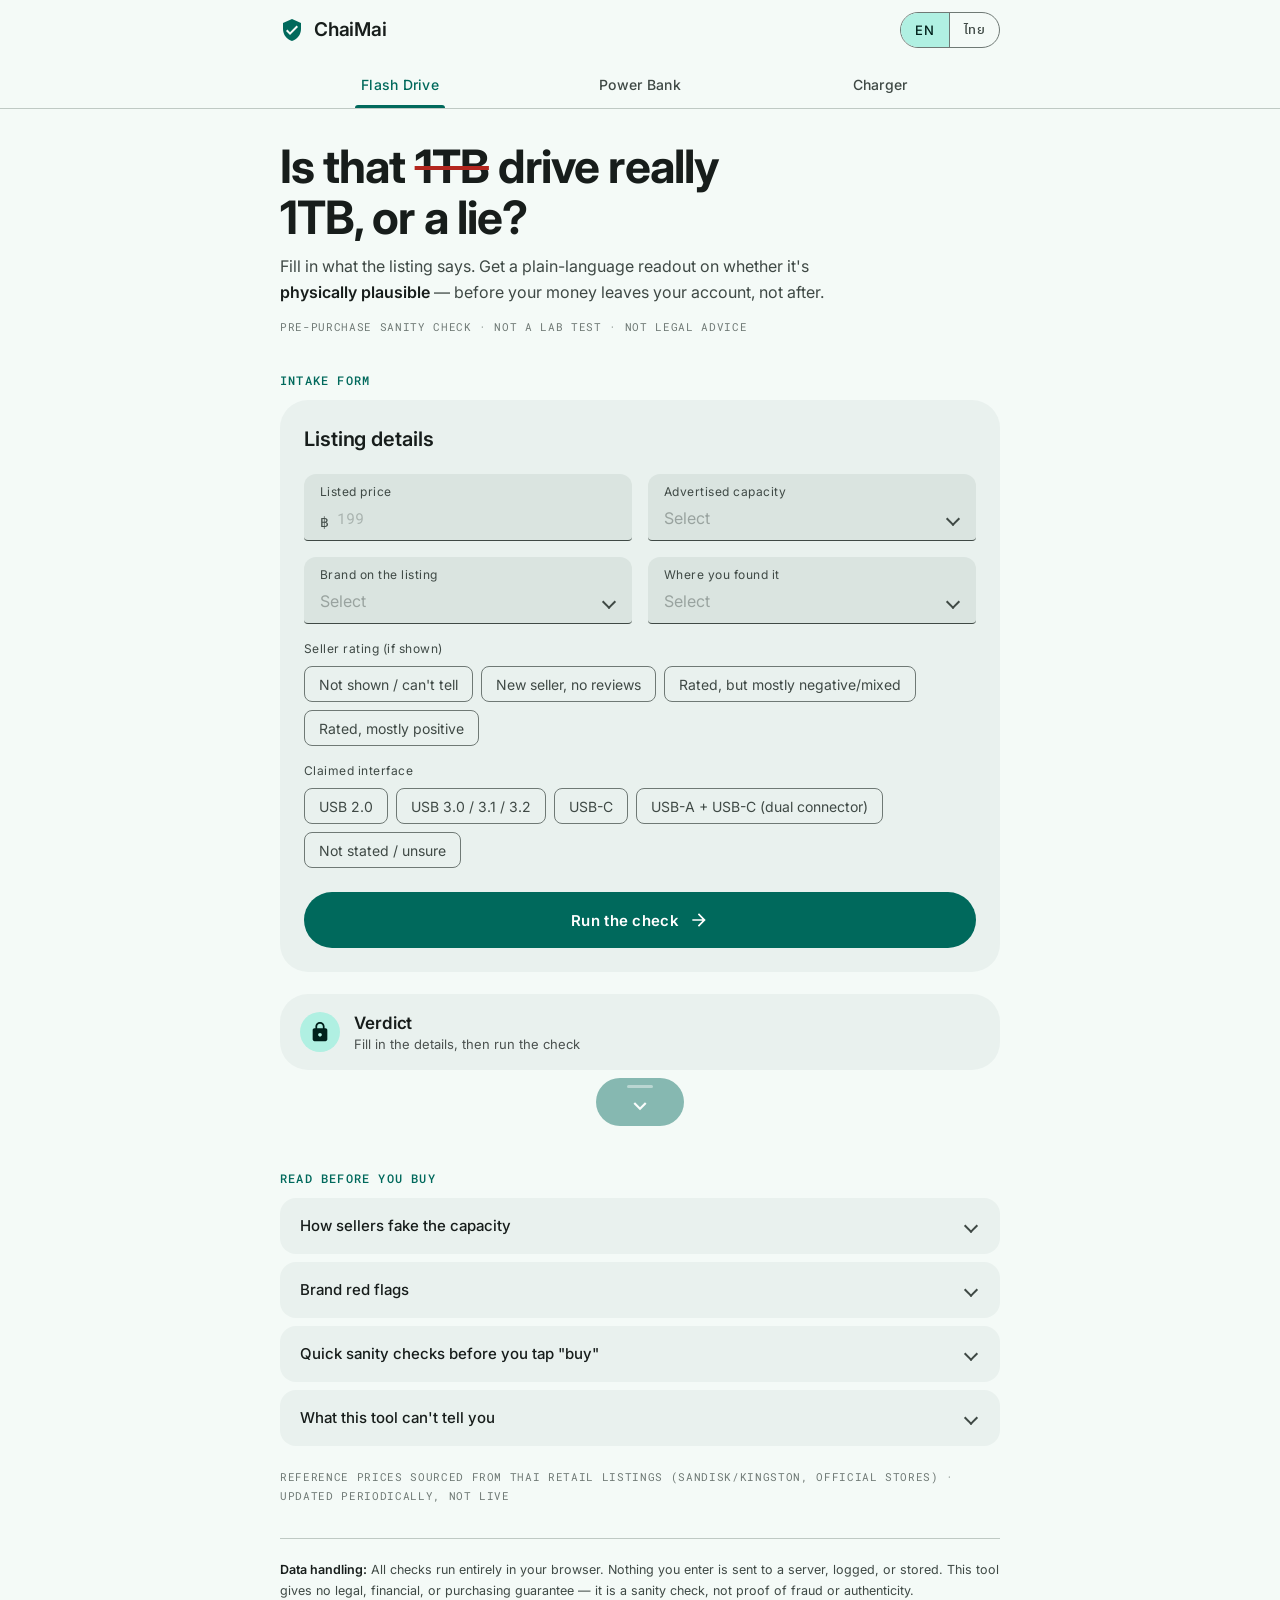
==== commit 429f86e7: "แตกไฟล web app" ====
--- a/web/index.html
+++ b/web/index.html
@@ -1,331 +1,11 @@
-<!doctype html><html><head><meta charset=utf8><meta name=viewport content="width=device-width,initial-scale=1,viewport-fit=cover"><style>:root{color-scheme:light;box-sizing:border-box;padding-top:env(safe-area-inset-top,0px);padding-bottom:env(safe-area-inset-bottom,0px)}html{scroll-padding-top:env(safe-area-inset-top,0px)}body{margin:0;padding:0;font:14px -apple-system,BlinkMacSystemFont,sans-serif;background:#fff;color:#000}img{max-width:100%}[hidden]:not([hidden=until-found i]){display:none!important}</style></head><body>
+<!doctype html><html><head><meta charset=utf8><meta name=viewport content="width=device-width,initial-scale=1,viewport-fit=cover"><style>:root{color-scheme:light;box-sizing:border-box;padding-top:env(safe-area-inset-top,0px);padding-bottom:env(safe-area-inset-bottom,0px)}html{scroll-padding-top:env(safe-area-inset-top,0px)}body{margin:0;padding:0;font:14px -apple-system,BlinkMacSystemFont,sans-serif;background:#fff;color:#000}img{max-width:100%}[hidden]:not([hidden=until-found i]){display:none!important}</style>
+<link rel="stylesheet" href="css/styles.css">
+</head><body>
 <title>ChaiMai</title>
 <meta name="claude:viewport-fit-sides" content="cover">
 <link rel="preconnect" href="https://fonts.googleapis.com">
 <link rel="preconnect" href="https://fonts.gstatic.com" crossorigin>
-<link href="https://fonts.googleapis.com/css2?family=Roboto+Flex:wght@400;500;600;700&family=Roboto+Mono:wght@400;500&family=Noto+Sans+Thai:wght@400;500;600;700&display=swap" rel="stylesheet">
-<style>
-  /* Layout: sticky app bar + primary tabs, left-aligned hero, tonal form card,
-     and a sealed verdict drawer that unrolls when its pull tab is dragged down. */
-  :root{
-    --bg:#F4FAF7; --surf:#E9F1EE; --surf-hi:#DAE4E0;
-    --on:#171D1B; --on-v:#3F4945; --outline:#6F7975; --outline-v:#BFC9C4;
-    --pri:#00695C; --on-pri:#FFFFFF; --pri-c:#B0F0E2; --on-pri-c:#00201B;
-    --bad:#B3261E; --bad-on:#FFFFFF; --bad-c:#FFDAD6; --on-bad-c:#410002;
-    --warn:#8A5100; --warn-on:#FFFFFF; --warn-c:#FFDDB3; --on-warn-c:#2C1600;
-    --ok:#1B6C37; --ok-on:#FFFFFF; --ok-c:#BFF0C9; --on-ok-c:#00210B;
-    --glass:rgba(255,255,255,.58); --glass-2:rgba(0,0,0,.09); --menu:#FBFDFC;
-    --f-body:'Roboto Flex','Noto Sans Thai',system-ui,-apple-system,'Segoe UI',sans-serif;
-    --f-mono:'Roboto Mono',ui-monospace,Menlo,monospace;
-    --ease:cubic-bezier(.2,0,0,1);
-  }
-  @media (prefers-color-scheme: dark){
-    :root:not([data-theme="light"]){
-      --bg:#0E1513; --surf:#18201E; --surf-hi:#262E2C;
-      --on:#DEE4E1; --on-v:#BFC9C4; --outline:#89938F; --outline-v:#3F4945;
-      --pri:#7FD6C8; --on-pri:#003731; --pri-c:#005047; --on-pri-c:#A0F2E3;
-      --bad:#FFB4AB; --bad-on:#690005; --bad-c:#7A1B14; --on-bad-c:#FFDAD6;
-      --warn:#F2BE6B; --warn-on:#472B00; --warn-c:#5A3700; --on-warn-c:#FFDDB3;
-      --ok:#8DD9A0; --ok-on:#00391A; --ok-c:#0F4D26; --on-ok-c:#BFF0C9;
-      --glass:rgba(0,0,0,.28); --glass-2:rgba(255,255,255,.12); --menu:#2A3331;
-      color-scheme:dark;
-    }
-  }
-  :root[data-theme="dark"]{
-    --bg:#0E1513; --surf:#18201E; --surf-hi:#262E2C;
-    --on:#DEE4E1; --on-v:#BFC9C4; --outline:#89938F; --outline-v:#3F4945;
-    --pri:#7FD6C8; --on-pri:#003731; --pri-c:#005047; --on-pri-c:#A0F2E3;
-    --bad:#FFB4AB; --bad-on:#690005; --bad-c:#7A1B14; --on-bad-c:#FFDAD6;
-    --warn:#F2BE6B; --warn-on:#472B00; --warn-c:#5A3700; --on-warn-c:#FFDDB3;
-    --ok:#8DD9A0; --ok-on:#00391A; --ok-c:#0F4D26; --on-ok-c:#BFF0C9;
-    --glass:rgba(0,0,0,.28); --glass-2:rgba(255,255,255,.12); --menu:#2A3331;
-    color-scheme:dark;
-  }
-
-  *{box-sizing:border-box;}
-  body{
-    background:var(--bg); color:var(--on);
-    font-family:var(--f-body); font-size:15px; line-height:1.5;
-    -webkit-font-smoothing:antialiased; min-height:100%;
-  }
-  body.lang-th{ font-family:'Noto Sans Thai','Roboto Flex',system-ui,sans-serif; }
-  body::before{
-    content:""; position:fixed; inset:0 0 auto; height:env(safe-area-inset-top,0px);
-    z-index:10; background:var(--bg);
-  }
-  .gut{
-    padding-left:max(16px,env(safe-area-inset-left,0px));
-    padding-right:max(16px,env(safe-area-inset-right,0px));
-  }
-  .col{ width:100%; max-width:720px; margin:0 auto; }
-  button{ font-family:inherit; }
-  :focus-visible{ outline:2px solid var(--pri); outline-offset:2px; }
-
-  /* ---------- header ---------- */
-  .top{
-    position:sticky; top:env(safe-area-inset-top,0px); z-index:20;
-    background:var(--bg); border-bottom:1px solid var(--outline-v);
-  }
-  .appbar{ display:flex; align-items:center; justify-content:space-between; gap:12px; height:60px; }
-  .brand{ display:flex; align-items:center; gap:10px; min-width:0; }
-  .brand svg{ width:24px; height:24px; fill:var(--pri); flex:none; }
-  .brand b{ font-size:19px; font-weight:600; letter-spacing:-.01em; white-space:nowrap; overflow:hidden; text-overflow:ellipsis; }
-  .seg{ display:flex; flex:none; border:1px solid var(--outline); border-radius:20px; overflow:hidden; }
-  .seg button{
-    border:0; background:transparent; color:var(--on-v); cursor:pointer;
-    height:34px; min-width:48px; padding:0 14px; font-size:13px; font-weight:500; letter-spacing:.03em;
-    transition:background .2s,color .2s;
-  }
-  .seg button + button{ border-left:1px solid var(--outline); }
-  .seg button.active{ background:var(--pri-c); color:var(--on-pri-c); }
-  .tabs{ display:flex; }
-  .tab{
-    flex:1; height:48px; border:0; background:none; padding:0; cursor:pointer;
-    color:var(--on-v); font-size:14px; font-weight:500; letter-spacing:.02em;
-    display:flex; justify-content:center; align-items:stretch;
-  }
-  .tab span{ position:relative; display:flex; align-items:center; padding:0 6px; }
-  .tab span::after{
-    content:""; position:absolute; left:0; right:0; bottom:0; height:3px;
-    border-radius:3px 3px 0 0; background:var(--pri);
-    transform:scaleY(0); transform-origin:bottom; transition:transform .25s var(--ease);
-  }
-  .tab[aria-selected="true"]{ color:var(--pri); }
-  .tab[aria-selected="true"] span::after{ transform:scaleY(1); }
-
-  /* ---------- hero ---------- */
-  .hero{ padding-block:32px 4px; }
-  h1.title{
-    font-size:clamp(30px,7.4vw,46px); line-height:1.1; font-weight:700; letter-spacing:-.02em;
-    margin:0 0 12px; text-wrap:balance;
-  }
-  body.lang-th h1.title{ letter-spacing:0; line-height:1.3; }
-  h1.title .strike{ text-decoration:line-through; text-decoration-color:var(--bad); text-decoration-thickness:.09em; }
-  p.sub{ margin:0; max-width:56ch; color:var(--on-v); font-size:16px; line-height:1.6; }
-  p.sub b{ color:var(--on); font-weight:600; }
-  .caseline{ margin-top:14px; font:400 11px var(--f-mono); letter-spacing:.06em; color:var(--outline); text-transform:uppercase; }
-
-  .sec-label{
-    font:500 12px var(--f-mono); letter-spacing:.1em; text-transform:uppercase; color:var(--pri);
-    margin:34px 0 12px;
-  }
-  .panel.active{ animation:fade .35s var(--ease) both; }
-  @keyframes fade{ from{opacity:0; transform:translateY(8px);} to{opacity:1; transform:none;} }
-
-  /* ---------- form ---------- */
-  .card{ background:var(--surf); border-radius:28px; padding:24px; }
-  .card-head{ display:flex; justify-content:space-between; align-items:center; gap:10px 14px; flex-wrap:wrap; margin-bottom:20px; }
-  .card-head h2{ margin:0; font-size:20px; font-weight:600; letter-spacing:-.005em; }
-  .ex{ font-size:12px; padding:4px 10px; border-radius:8px; border:1px solid var(--outline-v); color:var(--on-v); transition:opacity .3s; }
-  .ex.gone{ opacity:0; pointer-events:none; }
-  .grid{ display:grid; grid-template-columns:repeat(2,minmax(0,1fr)); gap:16px; }
-  .full{ grid-column:1 / -1; }
-  @media (max-width:560px){ .grid{ grid-template-columns:minmax(0,1fr); } .card{ padding:20px 16px; } }
-
-  .tf{
-    position:relative; display:flex; flex-direction:column; gap:1px; min-width:0;
-    background:var(--surf-hi); border-radius:12px 12px 4px 4px; padding:9px 16px 0;
-    border-bottom:1px solid var(--on-v); transition:background .2s;
-  }
-  .tf::after{
-    content:""; position:absolute; left:0; right:0; bottom:-1px; height:2px; background:var(--pri);
-    transform:scaleX(0); transition:transform .25s var(--ease);
-  }
-  .tf:focus-within::after{ transform:scaleX(1); }
-  .tf-label{ font-size:12px; letter-spacing:.04em; color:var(--on-v); transition:color .2s; }
-  .tf:focus-within .tf-label{ color:var(--pri); }
-  .tf-row{ display:flex; align-items:center; gap:8px; min-height:38px; }
-  .tf-aff{ font-family:var(--f-mono); color:var(--on-v); font-size:14px; flex:none; }
-  .tf input, .tf select{
-    font:inherit; font-size:16px; color:var(--on); background:transparent; border:0; outline:0; border-radius:0;
-    width:100%; min-width:0; padding:4px 0 10px; appearance:none; -webkit-appearance:none;
-  }
-  .tf input[type=number]{ -moz-appearance:textfield; font-family:var(--f-mono); font-size:15px; }
-  .tf input::-webkit-outer-spin-button, .tf input::-webkit-inner-spin-button{ -webkit-appearance:none; margin:0; }
-  .tf input::placeholder{ color:var(--outline); opacity:.8; }
-  .sel{ position:relative; }
-  .sel::after{
-    content:""; position:absolute; right:2px; top:50%; width:8px; height:8px; margin-top:-7px;
-    border-right:2px solid var(--on-v); border-bottom:2px solid var(--on-v);
-    transform:rotate(45deg); pointer-events:none; transition:transform .3s var(--ease), margin-top .3s var(--ease);
-  }
-  .sel select{ padding-right:26px; text-overflow:ellipsis; }
-  .sel.open::after{ transform:rotate(225deg); margin-top:-1px; }
-  .sel select.native{ position:absolute; width:1px; height:1px; opacity:0; pointer-events:none; padding:0; margin:0; }
-  .dd-btn{
-    display:block; width:100%; min-width:0; padding:4px 26px 10px 0; margin:0; border:0; background:transparent;
-    font:inherit; font-size:16px; line-height:1.5; color:var(--on); text-align:left; cursor:pointer; outline:none;
-    white-space:nowrap; overflow:hidden; text-overflow:ellipsis;
-  }
-  .dd-menu{
-    position:absolute; left:0; right:0; top:calc(100% + 6px); z-index:15;
-    margin:0; padding:8px 0; list-style:none; max-height:320px; overflow-y:auto; overscroll-behavior:contain;
-    background:var(--menu); color:var(--on); border-radius:12px;
-    box-shadow:0 1px 3px rgba(0,0,0,.3),0 4px 8px 3px rgba(0,0,0,.15);
-    opacity:0; visibility:hidden; transform:scaleY(.82) translateY(-6px); transform-origin:top center;
-    transition:opacity .18s ease, transform .26s var(--ease), visibility 0s linear .26s;
-  }
-  .dd-menu.up{ top:auto; bottom:calc(100% + 6px); transform-origin:bottom center; transform:scaleY(.82) translateY(6px); }
-  .dd-menu.show{ opacity:1; visibility:visible; transform:none; transition:opacity .18s ease, transform .26s var(--ease), visibility 0s; }
-  .dd-item{
-    display:flex; align-items:center; justify-content:space-between; gap:12px;
-    min-height:48px; padding:10px 16px; font-size:15px; line-height:1.35; cursor:pointer;
-    transition:background-color .15s;
-  }
-  .dd-item svg{ width:20px; height:20px; fill:currentColor; flex:none; opacity:0; }
-  .dd-item:hover, .dd-item.act{ background:var(--glass-2); }
-  .dd-item[aria-selected="true"]{ background:var(--pri-c); color:var(--on-pri-c); }
-  .dd-item[aria-selected="true"] svg{ opacity:1; }
-  .dd-item[aria-selected="true"].act{ box-shadow:inset 0 0 0 2px var(--pri); }
-  .dd-menu.show .dd-item{ animation:ddIn .3s var(--ease) both; animation-delay:calc(min(var(--i),8) * 22ms); }
-  @keyframes ddIn{ from{ opacity:0; transform:translateY(-6px);} to{ opacity:1; transform:none;} }
-  .tf-help{ font-size:12px; line-height:1.45; color:var(--on-v); padding:0 0 9px; }
-  .tf.err{ border-bottom-color:var(--bad); }
-  .tf.err .tf-label, .tf.err .tf-help{ color:var(--bad); }
-  .tf.err::after{ background:var(--bad); transform:scaleX(1); }
-  .calc{
-    flex:none; font:500 12px var(--f-mono); padding:3px 8px; border-radius:8px;
-    background:var(--pri-c); color:var(--on-pri-c); white-space:nowrap;
-  }
-
-  fieldset.chips{ border:0; margin:0; padding:0; min-width:0; }
-  fieldset.chips legend{ font-size:12px; letter-spacing:.04em; color:var(--on-v); padding:0; margin-bottom:8px; }
-  .chip-set{ display:flex; flex-wrap:wrap; gap:8px; }
-  .chip{ position:relative; display:inline-flex; max-width:100%; }
-  .chip input{ position:absolute; inset:0; width:100%; height:100%; margin:0; opacity:0; cursor:pointer; }
-  .chip-face{
-    display:inline-flex; align-items:center; min-height:36px; padding:0 14px; border-radius:8px;
-    border:1px solid var(--outline); color:var(--on-v); font-size:14px; line-height:1.25;
-    transition:background .2s,color .2s,border-color .2s;
-  }
-  .chip-face::before{ content:"\2713"; width:0; overflow:hidden; opacity:0; margin-right:0; font-size:13px; transition:width .2s,margin .2s,opacity .2s; }
-  .chip input:checked + .chip-face{ background:var(--pri-c); color:var(--on-pri-c); border-color:transparent; }
-  .chip input:checked + .chip-face::before{ width:14px; opacity:1; margin-right:6px; }
-  .chip input:focus-visible + .chip-face{ outline:2px solid var(--pri); outline-offset:2px; }
-
-  .btn{
-    position:relative; overflow:hidden; width:100%; height:56px; margin-top:24px; border:0; border-radius:28px;
-    background:var(--pri); color:var(--on-pri); cursor:pointer;
-    font-size:15px; font-weight:600; letter-spacing:.02em;
-    display:flex; align-items:center; justify-content:center; gap:10px;
-    transition:box-shadow .2s;
-  }
-  .btn:hover{ box-shadow:0 1px 3px rgba(0,0,0,.3),0 4px 8px 3px rgba(0,0,0,.14); }
-  .ripple{
-    position:absolute; border-radius:50%; background:currentColor; opacity:.2; pointer-events:none;
-    transform:scale(0); animation:rip .6s ease-out forwards;
-  }
-  @keyframes rip{ to{ transform:scale(1); opacity:0; } }
-
-  /* ---------- pull-tab verdict drawer ---------- */
-  .pull-mount{ margin-top:22px; }
-  .pull{
-    position:relative; padding-bottom:24px;
-    --tone:var(--outline); --tone-on:var(--bg); --tone-c:var(--surf); --on-tone-c:var(--on);
-  }
-  .pull.tone-bad{ --tone:var(--bad); --tone-on:var(--bad-on); --tone-c:var(--bad-c); --on-tone-c:var(--on-bad-c); }
-  .pull.tone-warn{ --tone:var(--warn); --tone-on:var(--warn-on); --tone-c:var(--warn-c); --on-tone-c:var(--on-warn-c); }
-  .pull.tone-ok{ --tone:var(--ok); --tone-on:var(--ok-on); --tone-c:var(--ok-c); --on-tone-c:var(--on-ok-c); }
-  .pull-clip{
-    height:76px; overflow:hidden; border-radius:28px; background:var(--surf); color:var(--on);
-    transition:height .6s var(--ease), background-color .45s ease, color .45s ease;
-  }
-  .pull.tone-on .pull-clip{ background:var(--tone-c); color:var(--on-tone-c); }
-  .pull-head{ height:76px; display:flex; align-items:center; gap:14px; padding:0 20px; }
-  .pull-ico{ width:40px; height:40px; border-radius:50%; flex:none; display:grid; place-items:center; background:var(--pri-c); color:var(--on-pri-c); transition:background .4s,color .4s; }
-  .pull.tone-on .pull-ico{ background:var(--tone); color:var(--tone-on); }
-  .pull-ico svg{ width:22px; height:22px; fill:currentColor; }
-  .pull-ht{ flex:1; min-width:0; }
-  .pull-title{ font-size:17px; font-weight:600; letter-spacing:-.005em; }
-  .pull-sub{ font-size:13px; line-height:1.35; opacity:.75; }
-  .pull-chip{
-    flex:none; height:28px; padding:0 12px; border-radius:8px; display:inline-flex; align-items:center;
-    font:500 11px var(--f-mono); letter-spacing:.08em; text-transform:uppercase;
-    border:1px solid currentColor; opacity:.8;
-  }
-  .pull-body{ padding:4px 20px 44px; display:flex; flex-direction:column; gap:18px; opacity:0; transition:opacity .35s ease; }
-  .vd{ display:flex; align-items:center; gap:16px; flex-wrap:wrap; }
-  .vd-ico{ width:64px; height:64px; border-radius:20px; flex:none; display:grid; place-items:center; background:var(--tone); color:var(--tone-on); }
-  .vd-ico svg{ width:36px; height:36px; fill:currentColor; }
-  .vd-ico.stamp{ animation:stamp .55s cubic-bezier(.34,1.56,.64,1) .12s both; }
-  @keyframes stamp{ 0%{ opacity:0; transform:scale(2.1) rotate(-12deg);} 55%{ opacity:1;} 100%{ opacity:1; transform:scale(1) rotate(0);} }
-  .vd-text{ flex:1 1 160px; min-width:0; font-size:clamp(25px,6.4vw,34px); font-weight:700; line-height:1.12; letter-spacing:-.015em; text-wrap:balance; }
-  body.lang-th .vd-text{ letter-spacing:0; line-height:1.3; }
-  .vd-score{ margin-left:auto; text-align:right; font-family:var(--f-mono); font-variant-numeric:tabular-nums; }
-  .vd-num{ font-size:30px; font-weight:500; }
-  .vd-of{ font-size:13px; opacity:.65; margin-left:2px; }
-  .vd-lbl{ font-size:11px; letter-spacing:.1em; text-transform:uppercase; opacity:.7; }
-  .stats{ display:grid; grid-template-columns:repeat(2,minmax(0,1fr)); gap:10px; }
-  .stat{ background:var(--glass); border-radius:16px; padding:12px 16px; min-width:0; }
-  .lbl{ font-size:11px; letter-spacing:.08em; text-transform:uppercase; opacity:.7; }
-  .big{ font:500 24px var(--f-mono); margin-top:2px; font-variant-numeric:tabular-nums; overflow-wrap:anywhere; }
-  .meter{ height:8px; border-radius:4px; background:var(--glass-2); overflow:hidden; }
-  .meter .fill{ height:100%; width:0; border-radius:4px; background:var(--tone); transition:width .8s var(--ease) .25s; }
-  .findings{ list-style:none; margin:0; padding:0; display:flex; flex-direction:column; gap:8px; }
-  .finding{ display:grid; grid-template-columns:auto minmax(0,1fr); gap:12px; padding:12px 14px; border-radius:16px; background:var(--glass); font-size:14px; line-height:1.55; }
-  .f-ico{ width:26px; height:26px; border-radius:50%; display:grid; place-items:center; margin-top:1px; }
-  .f-ico svg{ width:16px; height:16px; fill:currentColor; }
-  .finding.bad .f-ico{ background:var(--bad); color:var(--bad-on); }
-  .finding.warn .f-ico{ background:var(--warn); color:var(--warn-on); }
-  .finding.ok .f-ico{ background:var(--ok); color:var(--ok-on); }
-  .f-mark{ display:block; font:500 11px var(--f-mono); letter-spacing:.08em; text-transform:uppercase; opacity:.7; margin-bottom:1px; }
-  .pull[data-state="open"] .finding{ animation:rise .5s var(--ease) both; animation-delay:calc(var(--i) * 60ms + 260ms); }
-  @keyframes rise{ from{ opacity:0; transform:translateY(10px);} to{ opacity:1; transform:none;} }
-  .note{ margin:0; font-size:15px; line-height:1.65; padding-top:14px; border-top:1px solid var(--glass-2); }
-
-  .pull-tab{
-    position:absolute; left:50%; bottom:0; transform:translateX(-50%); z-index:2;
-    width:88px; height:48px; border:0; border-radius:24px; padding:0;
-    background:var(--pri); color:var(--on-pri); cursor:grab; touch-action:none;
-    display:grid; place-items:center; box-shadow:0 2px 4px rgba(0,0,0,.28),0 6px 12px 2px rgba(0,0,0,.14);
-    -webkit-tap-highlight-color:transparent;
-  }
-  .pull-tab:active{ cursor:grabbing; }
-  .pull-tab::before{ content:""; position:absolute; top:7px; width:26px; height:3px; border-radius:2px; background:currentColor; opacity:.45; }
-  .pull-tab svg{ width:26px; height:26px; fill:currentColor; margin-top:8px; transform:rotate(calc(var(--p) * 180deg)); transition:transform .5s var(--ease); }
-  .pull.dragging .pull-tab svg, .pull.dragging .pull-clip, .pull.dragging .pull-body{ transition:none !important; }
-  .pull-tab.nudge{ animation:nudge 1.1s var(--ease) .5s 1; }
-  @keyframes nudge{
-    0%,100%{ transform:translateX(-50%) translateY(0); }
-    30%{ transform:translateX(-50%) translateY(9px); }
-    55%{ transform:translateX(-50%) translateY(0); }
-    75%{ transform:translateX(-50%) translateY(5px); }
-  }
-
-  /* ---------- notes + footer ---------- */
-  .evidence{ margin-top:44px; }
-  details{ background:var(--surf); border-radius:16px; margin-bottom:8px; overflow:hidden; }
-  summary{
-    cursor:pointer; list-style:none; min-height:56px; padding:14px 20px;
-    display:flex; align-items:center; justify-content:space-between; gap:14px; font-weight:500; font-size:15px;
-  }
-  summary::-webkit-details-marker{ display:none; }
-  summary::after{
-    content:""; flex:none; width:8px; height:8px; margin-right:4px;
-    border-right:2px solid var(--on-v); border-bottom:2px solid var(--on-v);
-    transform:rotate(45deg); transition:transform .3s var(--ease);
-  }
-  details.is-open summary::after{ transform:rotate(225deg); }
-  details{ transition:background-color .35s ease; }
-  details.is-open{ background:var(--surf-hi); }
-  summary{ transition:color .25s, background-color .2s; }
-  summary:hover{ background:var(--glass-2); }
-  details.is-open summary{ color:var(--pri); }
-  details.is-open .body > p, details.is-open .body li{ animation:rise .5s var(--ease) both; animation-delay:calc(var(--k,0) * 55ms + 90ms); }
-  details .body{ padding:0 20px 20px; font-size:14.5px; line-height:1.7; color:var(--on-v); }
-  details .body p{ margin:0 0 10px; }
-  details .body ul{ margin:8px 0 0; padding-left:20px; }
-  details .body li{ margin-bottom:8px; }
-  details .body b{ color:var(--on); font-weight:600; }
-  details .body code{ font-family:var(--f-mono); font-size:13px; padding:2px 6px; border-radius:6px; background:var(--glass-2); color:var(--on); }
-  .kicker{ margin-top:22px; font:400 11px var(--f-mono); letter-spacing:.06em; color:var(--outline); text-transform:uppercase; line-height:1.7; }
-  footer{ margin-top:32px; padding-block:20px 56px; border-top:1px solid var(--outline-v); font-size:12.5px; line-height:1.7; color:var(--on-v); }
-  footer b{ color:var(--on); font-weight:600; }
-
-  @media (prefers-reduced-motion: reduce){
-    *,*::before,*::after{ animation-duration:.01ms !important; animation-delay:0s !important; transition-duration:.01ms !important; transition-delay:0s !important; }
-  }
-</style>
+<link href="https://fonts.googleapis.com/css2?family=Inter:wght@400;500;600;700&family=Roboto+Mono:wght@400;500&family=IBM+Plex+Sans+Thai:wght@400;500;600;700&display=swap" rel="stylesheet">
 
 <header class="top">
   <div class="gut">
@@ -362,29 +42,29 @@
       <div class="sec-label" data-i18n="intakeLabel">Intake form</div>
       <form class="card" id="intakeUsb" novalidate>
         <div class="card-head">
-          <h2 data-i18n="cardTitleUsb">Listing details — storage drive</h2>
-          <span class="ex" id="exUsb" data-i18n="exampleNote">Example values loaded. Edit them, then run the check.</span>
+          <h2 data-i18n="cardTitleUsb">Listing details</h2>
         </div>
         <div class="grid">
           <div class="tf" id="tfPriceUsb">
             <label class="tf-label" for="priceUsb" data-i18n="lblPrice">Listed price</label>
-            <div class="tf-row"><span class="tf-aff">฿</span><input type="number" id="priceUsb" inputmode="decimal" placeholder="199" min="0" step="1" value="299"></div>
+            <div class="tf-row"><span class="tf-aff">฿</span><input type="number" id="priceUsb" inputmode="decimal" placeholder="199" min="0" step="1"></div>
             <div class="tf-help" id="helpPriceUsb" hidden></div>
           </div>
-          <div class="tf">
+          <div class="tf" id="tfCapacityUsb">
             <label class="tf-label" for="capacityUsb" data-i18n="lblCapacity">Advertised capacity</label>
-            <div class="tf-row sel"><select id="capacityUsb">
+            <div class="tf-row sel"><select id="capacityUsb"><option value="" data-i18n="selectPrompt">Select</option>
               <option value="32">32 GB</option><option value="64">64 GB</option>
               <option value="128">128 GB</option><option value="256">256 GB</option>
-              <option value="512">512 GB</option><option value="1024" selected>1 TB</option>
+              <option value="512">512 GB</option><option value="1024">1 TB</option>
               <option value="2048">2 TB</option><option value="4096">4 TB</option>
               <option value="8192">8 TB</option><option value="16384">16 TB</option>
             </select></div>
+            <div class="tf-help" id="helpCapacityUsb" hidden></div>
           </div>
           <div class="tf">
             <label class="tf-label" for="brandUsb" data-i18n="lblBrand">Brand on the listing</label>
-            <div class="tf-row sel"><select id="brandUsb">
-              <option value="sandisk" selected>SanDisk</option><option value="kingston">Kingston</option>
+            <div class="tf-row sel"><select id="brandUsb"><option value="" data-i18n="selectPrompt">Select</option>
+              <option value="sandisk">SanDisk</option><option value="kingston">Kingston</option>
               <option value="samsung">Samsung</option><option value="lexar">Lexar</option>
               <option value="transcend">Transcend</option><option value="adata">ADATA</option>
               <option value="hp">HP</option><option value="sony">Sony</option><option value="toshiba">Toshiba</option>
@@ -399,7 +79,7 @@
           <fieldset class="chips full" id="ratingUsbSet"></fieldset>
           <fieldset class="chips full" id="ifaceUsbSet"></fieldset>
         </div>
-        <button type="submit" class="btn"><span data-i18n="runBtn">Run the check →</span></button>
+        <button type="button" class="btn"><span data-i18n="runBtn">Run the check</span><svg viewBox="0 0 24 24" aria-hidden="true" focusable="false"><path d="M12 4l-1.41 1.41L16.17 11H4v2h12.17l-5.58 5.59L12 20l8-8z"/></svg></button>
       </form>
 
       <div class="pull-mount" id="mountUsb"></div>
@@ -419,40 +99,40 @@
       <div class="sec-label" data-i18n="intakeLabel">Intake form</div>
       <form class="card" id="intakePower" novalidate>
         <div class="card-head">
-          <h2 data-i18n="cardTitlePower">Listing details — power bank</h2>
-          <span class="ex" id="exPower" data-i18n="exampleNote">Example values loaded. Edit them, then run the check.</span>
+          <h2 data-i18n="cardTitlePower">Listing details</h2>
         </div>
         <div class="grid">
           <div class="tf" id="tfPricePower">
             <label class="tf-label" for="pricePower" data-i18n="lblPrice">Listed price</label>
-            <div class="tf-row"><span class="tf-aff">฿</span><input type="number" id="pricePower" inputmode="decimal" placeholder="299" min="0" step="1" value="590"></div>
+            <div class="tf-row"><span class="tf-aff">฿</span><input type="number" id="pricePower" inputmode="decimal" placeholder="299" min="0" step="1"></div>
             <div class="tf-help" id="helpPricePower" hidden></div>
           </div>
-          <div class="tf">
+          <div class="tf" id="tfCapacityPower">
             <label class="tf-label" for="capacityPower" data-i18n="lblCapacityMah">Advertised capacity (mAh)</label>
-            <div class="tf-row"><input type="number" id="capacityPower" inputmode="numeric" placeholder="30000" min="0" step="1000" value="20000"><span class="tf-aff">mAh</span></div>
+            <div class="tf-row"><input type="number" id="capacityPower" inputmode="numeric" placeholder="30000" min="0" step="1000"><span class="tf-aff">mAh</span></div>
+            <div class="tf-help" id="helpCapacityPower" hidden></div>
           </div>
           <div class="tf">
             <label class="tf-label" for="marketingWatt" data-i18n="lblMarketingW">Big bold wattage on the box/listing</label>
-            <div class="tf-row"><input type="number" id="marketingWatt" inputmode="decimal" placeholder="45" min="0" step="1" value="45"><span class="tf-aff">W</span></div>
+            <div class="tf-row"><input type="number" id="marketingWatt" inputmode="decimal" placeholder="45" min="0" step="1"><span class="tf-aff">W</span></div>
             <div class="tf-help" data-i18n="hintMarketingW"></div>
           </div>
           <div class="tf">
             <label class="tf-label" for="regVoltage" data-i18n="lblRegLabel">Regulatory label output rating</label>
             <div class="tf-row">
-              <input type="number" id="regVoltage" inputmode="decimal" placeholder="5" min="0" step="0.1" value="9" aria-label="Volts">
+              <input type="number" id="regVoltage" inputmode="decimal" placeholder="5" min="0" step="0.1" aria-label="Volts">
               <span class="tf-aff">V ×</span>
-              <input type="number" id="regCurrent" inputmode="decimal" placeholder="1.8" min="0" step="0.1" value="3" aria-label="Amps">
+              <input type="number" id="regCurrent" inputmode="decimal" placeholder="1.8" min="0" step="0.1" aria-label="Amps">
               <span class="tf-aff">A</span>
-              <span class="calc" id="regCalc" aria-live="polite">= 27 W</span>
+              <span class="calc" id="regCalc" aria-live="polite" hidden></span>
             </div>
             <div class="tf-help" data-i18n="hintRegLabel"></div>
           </div>
           <div class="tf">
             <label class="tf-label" for="brandPower" data-i18n="lblBrand">Brand on the listing</label>
-            <div class="tf-row sel"><select id="brandPower">
+            <div class="tf-row sel"><select id="brandPower"><option value="" data-i18n="selectPrompt">Select</option>
               <option value="anker">Anker</option><option value="xiaomi">Xiaomi</option>
-              <option value="baseus" selected>Baseus</option><option value="romoss">Romoss</option>
+              <option value="baseus">Baseus</option><option value="romoss">Romoss</option>
               <option value="ugreen">UGREEN</option><option value="hp">HP</option>
               <option value="generic" data-i18n="brandGeneric">Generic / no-name</option>
               <option value="other" data-i18n="brandOther">Other / unlisted brand</option>
@@ -464,7 +144,7 @@
           </div>
           <fieldset class="chips full" id="ratingPowerSet"></fieldset>
         </div>
-        <button type="submit" class="btn"><span data-i18n="runBtn">Run the check →</span></button>
+        <button type="button" class="btn"><span data-i18n="runBtn">Run the check</span><svg viewBox="0 0 24 24" aria-hidden="true" focusable="false"><path d="M12 4l-1.41 1.41L16.17 11H4v2h12.17l-5.58 5.59L12 20l8-8z"/></svg></button>
       </form>
 
       <div class="pull-mount" id="mountPower"></div>
@@ -484,42 +164,41 @@
       <div class="sec-label" data-i18n="intakeLabel">Intake form</div>
       <form class="card" id="intakeCharger" novalidate>
         <div class="card-head">
-          <h2 data-i18n="cardTitleCharger">Listing details — charger</h2>
-          <span class="ex" id="exCharger" data-i18n="exampleNote">Example values loaded. Edit them, then run the check.</span>
+          <h2 data-i18n="cardTitleCharger">Listing details</h2>
         </div>
         <div class="grid">
           <div class="tf" id="tfPriceCharger">
             <label class="tf-label" for="priceCharger" data-i18n="lblPrice">Listed price</label>
-            <div class="tf-row"><span class="tf-aff">฿</span><input type="number" id="priceCharger" inputmode="decimal" placeholder="590" min="0" step="1" value="590"></div>
+            <div class="tf-row"><span class="tf-aff">฿</span><input type="number" id="priceCharger" inputmode="decimal" placeholder="590" min="0" step="1"></div>
             <div class="tf-help" id="helpPriceCharger" hidden></div>
           </div>
-          <div class="tf">
+          <div class="tf" id="tfWattCharger">
             <label class="tf-label" for="wattCharger" data-i18n="lblMarketingW">Big bold wattage on the box/listing</label>
-            <div class="tf-row"><input type="number" id="wattCharger" inputmode="decimal" placeholder="65" min="0" step="1" value="65"><span class="tf-aff">W</span></div>
-            <div class="tf-help" data-i18n="hintMarketingWc"></div>
+            <div class="tf-row"><input type="number" id="wattCharger" inputmode="decimal" placeholder="65" min="0" step="1"><span class="tf-aff">W</span></div>
+            <div class="tf-help" id="helpWattCharger" data-i18n="hintMarketingWc"></div>
           </div>
           <div class="tf">
             <label class="tf-label" for="regVoltageC" data-i18n="lblRegMax">Highest output step on the label</label>
             <div class="tf-row">
-              <input type="number" id="regVoltageC" inputmode="decimal" placeholder="20" min="0" step="0.1" value="9" aria-label="Volts">
+              <input type="number" id="regVoltageC" inputmode="decimal" placeholder="20" min="0" step="0.1" aria-label="Volts">
               <span class="tf-aff">V ×</span>
-              <input type="number" id="regCurrentC" inputmode="decimal" placeholder="3.25" min="0" step="0.01" value="2" aria-label="Amps">
+              <input type="number" id="regCurrentC" inputmode="decimal" placeholder="3.25" min="0" step="0.01" aria-label="Amps">
               <span class="tf-aff">A</span>
-              <span class="calc" id="regCalcC" aria-live="polite">= 18 W</span>
+              <span class="calc" id="regCalcC" aria-live="polite" hidden></span>
             </div>
             <div class="tf-help" data-i18n="hintRegMax"></div>
           </div>
           <div class="tf">
             <label class="tf-label" for="weightCharger" data-i18n="lblWeight">Weight (optional)</label>
-            <div class="tf-row"><input type="number" id="weightCharger" inputmode="decimal" placeholder="110" min="0" step="1" value="52"><span class="tf-aff">g</span></div>
+            <div class="tf-row"><input type="number" id="weightCharger" inputmode="decimal" placeholder="110" min="0" step="1"><span class="tf-aff">g</span></div>
             <div class="tf-help" data-i18n="hintWeight"></div>
           </div>
           <div class="tf">
             <label class="tf-label" for="brandCharger" data-i18n="lblBrand">Brand on the listing</label>
-            <div class="tf-row sel"><select id="brandCharger">
+            <div class="tf-row sel"><select id="brandCharger"><option value="" data-i18n="selectPrompt">Select</option>
               <option value="apple">Apple</option><option value="samsung">Samsung</option>
               <option value="anker">Anker</option><option value="baseus">Baseus</option>
-              <option value="ugreen" selected>UGREEN</option><option value="xiaomi">Xiaomi</option>
+              <option value="ugreen">UGREEN</option><option value="xiaomi">Xiaomi</option>
               <option value="belkin">Belkin</option>
               <option value="generic" data-i18n="brandGeneric">Generic / no-name</option>
               <option value="other" data-i18n="brandOther">Other / unlisted brand</option>
@@ -532,7 +211,7 @@
           <fieldset class="chips full" id="stepsChargerSet"></fieldset>
           <fieldset class="chips full" id="ratingChargerSet"></fieldset>
         </div>
-        <button type="submit" class="btn"><span data-i18n="runBtn">Run the check →</span></button>
+        <button type="button" class="btn"><span data-i18n="runBtn">Run the check</span><svg viewBox="0 0 24 24" aria-hidden="true" focusable="false"><path d="M12 4l-1.41 1.41L16.17 11H4v2h12.17l-5.58 5.59L12 20l8-8z"/></svg></button>
       </form>
 
       <div class="pull-mount" id="mountCharger"></div>
@@ -551,945 +230,9 @@
   </div>
 </main>
 
-<script>
-(function(){
-
-var T = {
-en: {
-  tabUsb:'Flash Drive', tabPower:'Power Bank',
-  tag:'◉ Case intake — pre-purchase division',
-  titleUsb:'Is that <span class="strike">1TB</span> drive really<br>1TB, or a lie?',
-  subUsb:'Fill in what the listing says. Get a plain-language readout on whether it\'s <b>physically plausible</b> — before your money leaves your account, not after.',
-  titlePower:'Is that <span class="strike">45W</span> power bank<br>really 45W, or a lie?',
-  subPower:'Skip the boastful number on the box. Enter the <b>actual regulatory rating</b> printed in small text, and we\'ll do the math for you.',
-  caseline:'FILE TYPE: Pre-purchase sanity check · Not a lab test · Not legal advice',
-  intakeLabel:'Intake form',
-  cardTitleUsb:'Listing details — storage drive', cardTitlePower:'Listing details — power bank',
-  cardNo:'FORM 12-A<br>rev. 2026', cardNo2:'FORM 12-B<br>rev. 2026',
-  lblPrice:'Listed price', lblCapacity:'Advertised capacity', lblCapacityMah:'Advertised capacity (mAh)',
-  lblMarketingW:'Big bold wattage on the box/listing', hintMarketingW:'e.g. "45W Fast Charge" printed large on the packaging or title',
-  lblRegLabel:'Regulatory label output rating', hintRegLabel:'Small print near the barcode/CE/mOK mark — often says something like "5V⎓1.8A"',
-  lblBrand:'Brand on the listing', lblPlatform:'Where you found it', lblRating:'Seller rating (if shown)',
-  lblInterface:'Claimed interface',
-  lblRealW:'Regulatory-rated output', lblVsClaim:'Vs. marketing claim',
-  brandGeneric:'Generic / no-name', brandOther:'Other / unlisted brand',
-  platOfficial:'Official brand store (Shopee/Lazada Mall etc.)', platShopee:'Shopee — regular seller',
-  platLazada:'Lazada — regular seller', platTiktok:'TikTok Shop', platFb:'Facebook Marketplace / group',
-  platPhysical:'Physical shop', platOther:'Other / random link',
-  ratUnknown:'Not shown / can\'t tell', ratNew:'New seller, no reviews',
-  ratLow:'Rated, but mostly negative/mixed', ratGood:'Rated, mostly positive',
-  ifaceDual:'USB-A + USB-C (dual connector)', ifaceUnsure:'Not stated / unsure',
-  runBtn:'Run the check →', findingsLabel:'Findings',
-  lblPerGb:'Price per real GB, if genuine', lblVsMarket:'Vs. typical market rate',
-  evidenceLabel:'Case notes — read before you buy',
-  d1sum:'How sellers fake the capacity',
-  d1body:'<p>The drive isn\'t lying by accident — its <b>firmware</b> is instructed to lie. A cheap 8GB or 16GB chip gets reflashed with controller firmware that reports a fake size (e.g. "1TB") to your computer.</p><ul><li>Windows/macOS shows "1TB available" because it trusts what the firmware reports — it doesn\'t measure the physical chip.</li><li>The drive works normally at first. It only fails once you\'ve written more data than the <i>real</i> chip can hold — older files get silently overwritten or corrupted.</li><li>This is why the scam often isn\'t caught until weeks later, when someone opens an old file and finds it\'s garbage or gone.</li><li>Tools like <code>h2testw</code> or <code>F3</code> catch this — but only after you already own the drive. That\'s the gap this tool tries to close, before you pay.</li></ul>',
-  d2sum:'Brand red flags',
-  d2body:'<p>Some brand names on listings are almost never real, because the actual manufacturer doesn\'t make that product category at all:</p><ul><li><b>HP</b> does not manufacture flash drives, SD cards, or SSDs in-house — HP-branded storage from third parties is licensed/rebranded at best, and "HP 2TB USB drive for ฿150" is essentially always fake.</li><li>Watch for near-miss spellings: <code>SanDisc</code>, <code>Kingstom</code>, <code>Samsong</code>.</li><li>Real 1TB+ capacities from SanDisk, Kingston, or Samsung are almost never sold under ฿1,000 by anyone.</li></ul>',
-  d3sum:'Quick sanity checks before you tap "buy"',
-  d3body:'<ul><li>Did you find it on <b>TikTok Shop</b> or a <b>Facebook ad</b> from a seller with no real reviews or a brand-new store?</li><li>Is the price less than half of what the same capacity costs at JIB/BaNANA/PowerBuy?</li><li>Does the listing photo look like a reused stock photo across many different "brands"?</li><li>Is the capacity unusually round and large — 1TB, 2TB, 8TB — for a tiny keychain drive?</li><li>Does the seller avoid answering direct questions about the flash chip brand?</li><li>Does the packaging match official product photos exactly, including font weight and hologram placement?</li></ul>',
-  d4sum:'What this tool can\'t tell you',
-  d4body:'<p>This is a <b>pre-purchase heuristic</b>, not a lab result. It flags implausible price-per-GB, risky platforms, and known-fake brand patterns — it can\'t inspect the actual chip inside a drive you haven\'t bought yet.</p><p>A "looks genuine" result lowers your risk, but doesn\'t guarantee authenticity. Running a real write/read tool like <code>h2testw</code> or <code>F3</code> once it arrives is still the only way to confirm actual capacity.</p>',
-  kickerUsb:'Reference prices sourced from Thai retail listings (SanDisk/Kingston, official stores) · Updated periodically, not live',
-  kickerPower:'Reference prices sourced from Thai retail listings (Anker/Xiaomi/Baseus, official stores) · Updated periodically, not live',
-  footerBody:'<b>Data handling:</b> All checks run entirely in your browser. Nothing you enter is sent to a server, logged, or stored. This tool gives no legal, financial, or purchasing guarantee — it is a sanity check, not proof of fraud or authenticity.',
-  p1sum:'Marketing wattage vs. the regulatory label',
-  p1body:'<p>The big number on the box ("45W", "65W", "100W") is a <b>marketing/model name</b>, not always a certified spec. The number that\'s legally required to be accurate is the small <b>output rating</b> near the safety marks — printed as Voltage × Amperage, e.g. <code>5V⎓1.8A</code>.</p><ul><li>Multiply V × A yourself: <code>5V × 1.8A = 9W</code>. If the box says "45W" but the label only certifies 9W, the 45W is likely an input spec, a best-case single-port peak, or simply inflated.</li><li>Genuine fast-charging banks (PD/QC) usually print a full table of supported profiles (5V/3A, 9V/3A, 12V/3A etc.) — a single low line with a big exterior number is a mismatch worth question.</li></ul>',
-  p2sum:'Why the mAh number lies too',
-  p2body:'<p>Power bank capacity is normally advertised using the <b>internal cell capacity</b> at 3.7V — but the bank outputs 5V (or higher) to charge your phone. Converting voltage and real-world circuit losses mean you never get the full advertised mAh out the USB port.</p><ul><li>A rough rule of thumb: usable output is typically <b>60–65% of the advertised cell mAh</b> once voltage conversion and efficiency losses are accounted for — this is true even for genuine, reputable brands, not just scams.</li><li>This isn\'t automatically a scam — it\'s standard industry practice and usually disclosed in fine print — but it explains why a "30,000mAh" bank never seems to charge a phone 6+ times.</li><li>What <i>is</i> a red flag: a bank that\'s physically small/light for its claimed mAh. Cells have a real, fairly fixed energy density — a suspiciously light "30,000mAh" bank likely has a much smaller real cell inside.</li></ul>',
-  p3sum:'Where to actually find the regulatory label',
-  p3body:'<p>Look for a small printed or engraved block, usually on the underside or back of the bank, near the CE mark, mOK (Thai TISI) mark, or barcode. It typically lists input and output ratings for each port, such as:</p><ul><li><code>Input: 5V⎓2A</code></li><li><code>Output: 5V⎓2.4A / 9V⎓2A</code></li></ul><p>If you\'re checking before buying, ask the seller for a clear close-up photo of this label — a legitimate seller can provide one easily; a dropshipper reselling stock photos often can\'t.</p>',
-  p4sum:'What this tool can\'t tell you',
-  p4body:'<p>This is a <b>pre-purchase heuristic</b>. It can\'t verify the actual cell inside a bank you haven\'t bought, and it can\'t catch every counterfeit — some counterfeits print accurate-looking labels too.</p><p>For safety, genuine third-party certification (CE, mOK/TISI for Thailand, UN38.3 for lithium battery air/shipping safety) matters more than any number on the box. If in doubt, buy from a source that can be held accountable.</p>',
-  below:'% below', above:'% above',
-  markPrice:'PRICE', markBrand:'BRAND', markPlatform:'PLATFORM', markSeller:'SELLER', markSpecs:'SPECS', markCapacity:'CAPACITY', markWatt:'WATTAGE', markSize:'SIZE',
-  stampFake:'Likely fake', stampSuspect:'Proceed with caution', stampClean:'Looks plausible',
-  noteFakeUsb:'The math doesn\'t add up. At this price, the seller would be losing money selling genuine flash memory — the far more likely explanation is a reflashed, lower-capacity chip reporting a false size. Do not buy without independent verification.',
-  noteSuspectUsb:'Not a slam-dunk scam, but enough flags here that you shouldn\'t buy on convenience alone. Ask the seller direct questions, check for a physical store presence, and use buyer-protected checkout.',
-  noteCleanUsb:'Nothing here trips the usual scam patterns. That\'s a good sign, not a guarantee. A post-purchase write test is still cheap insurance.',
-  noteFakePower:'The marketing number and the regulatory rating are far apart. This is a strong sign the "big number" is inflated marketing, not a certified spec — the bank likely can\'t deliver anywhere near the advertised charging speed.',
-  noteSuspectPower:'There\'s a noticeable gap between the claim and the certified rating, or other flags worth checking. Ask for a clear photo of the actual regulatory label before buying.',
-  noteCleanPower:'The claimed wattage and regulatory rating are broadly consistent, and other checks look fine. Still worth confirming the bank\'s weight feels right for its claimed capacity once it arrives.',
-  fPriceBad1:function(p,m,pct){ return '฿'+p+'/GB is about '+pct+'% below typical market rate for this capacity (~฿'+m+'/GB). Real flash memory at this size cannot be sold this cheaply and be genuine.'; },
-  fPriceBad2:function(p,m){ return '฿'+p+'/GB is well under the typical ~฿'+m+'/GB rate for genuine drives this size.'; },
-  fPriceWarn:function(p,m){ return '฿'+p+'/GB is noticeably below the ~฿'+m+'/GB baseline. Could be a real sale — worth double-checking the seller.'; },
-  fPriceOk:function(p,m){ return '฿'+p+'/GB is in line with typical market rate (~฿'+m+'/GB). Price alone isn\'t a red flag here.'; },
-  fBrandHp:'HP does not manufacture flash drives, SD cards, or SSDs as a core product line. Storage sold under the HP name is almost always a rebrand or counterfeit.',
-  fBrandGeneric:'No recognizable brand backing this listing means no warranty accountability — higher baseline risk even if the price looks reasonable.',
-  fBrandOk:function(b){ return b+' is a real storage manufacturer. Doesn\'t guarantee this listing is genuine, but it\'s not an automatic red flag.'; },
-  fPlatRisky:function(p){ return p+' has weaker seller vetting than major marketplace storefronts — counterfeit storage is disproportionately common here.'; },
-  fPlatOfficial:'Official brand storefronts are the lowest-risk source.',
-  fPlatRegular:'Regular marketplace storefronts carry moderate protection but still verify the seller specifically.',
-  fSellerNew:'A brand-new store with no review history gives you nothing to check against. Not proof of a scam, but it removes a layer of safety.',
-  fSellerLow:'Mixed or negative reviews on a storage listing are a meaningful warning sign.',
-  fSpecsUsb2:function(gb){ return 'USB 2.0 speeds make a genuine '+gb+' drive impractically slow to use — legitimate large-capacity drives almost always ship as USB 3.0+.'; },
-  fCapExtreme:function(gb){ return gb+' in a small consumer flash drive is at the very high end of what\'s genuinely manufactured at consumer prices.'; },
-  fWattBad:function(claim,real){ return 'Box/listing claims '+claim+'W, but the regulatory label only certifies '+real+'W — a gap this large usually means the marketing number isn\'t the certified output.'; },
-  fWattWarn:function(claim,real){ return 'Box/listing claims '+claim+'W vs. a certified '+real+'W on the label — some gap is normal (input vs output, peak vs sustained), but worth double-checking.'; },
-  fWattOk:function(claim,real){ return 'Claimed '+claim+'W roughly matches the certified '+real+'W rating. Consistent, no red flag here.'; },
-  fWattMissing:'No regulatory V/A entered — without this, the marketing wattage can\'t be independently verified. Ask the seller for a label photo.',
-  fBrandPowerHp:'HP does not manufacture power banks as a core product line — treat "HP" branded power banks as a strong red flag regardless of price.',
-  fCapPowerBad1:function(p,m,pct){ return '฿'+p+'/mAh is about '+pct+'% below typical market rate. Genuine lithium cells at this capacity cost more than this to manufacture.'; },
-  fCapPowerWarn:function(p,m){ return '฿'+p+'/mAh is noticeably below the ~฿'+m+'/mAh baseline for genuine cells. Worth checking the seller carefully.'; },
-  fCapPowerOk:function(p,m){ return '฿'+p+'/mAh is broadly in line with genuine market pricing (~฿'+m+'/mAh).'; },
-},
-th: {
-  tabUsb:'แฟลชไดรฟ์', tabPower:'พาวเวอร์แบงค์',
-  tag:'◉ แผนกตรวจสอบก่อนซื้อ',
-  titleUsb:'ไดรฟ์ <span class="strike">1TB</span> นั้น<br>ของจริง หรือของหลอก?',
-  subUsb:'กรอกข้อมูลตามประกาศขาย รับผลตรวจสอบแบบเข้าใจง่ายว่า <b>เป็นไปได้จริงหรือไม่</b> — ก่อนเงินออกจากบัญชี ไม่ใช่หลังจากนั้น',
-  titlePower:'พาวเวอร์แบงค์ <span class="strike">45W</span> นั้น<br>แรงจริง หรือแค่โฆษณา?',
-  subPower:'ข้ามตัวเลขโอ้อวดบนกล่อง กรอก <b>ค่ากำกับจริงตามฉลาก</b> ที่พิมพ์ตัวเล็ก แล้วให้เราคำนวณให้',
-  caseline:'ประเภทไฟล์: ตรวจสอบก่อนซื้อ · ไม่ใช่การทดสอบในห้องแล็บ · ไม่ใช่คำแนะนำทางกฎหมาย',
-  intakeLabel:'แบบฟอร์มรับเรื่อง',
-  cardTitleUsb:'รายละเอียดสินค้า — ไดรฟ์เก็บข้อมูล', cardTitlePower:'รายละเอียดสินค้า — พาวเวอร์แบงค์',
-  cardNo:'แบบฟอร์ม 12-A<br>ฉบับปี 2026', cardNo2:'แบบฟอร์ม 12-B<br>ฉบับปี 2026',
-  lblPrice:'ราคาที่ประกาศขาย', lblCapacity:'ความจุที่โฆษณา', lblCapacityMah:'ความจุที่โฆษณา (mAh)',
-  lblMarketingW:'ตัวเลขวัตต์ตัวใหญ่บนกล่อง/ประกาศ', hintMarketingW:'เช่น "45W ชาร์จเร็ว" ที่พิมพ์ตัวใหญ่บนบรรจุภัณฑ์หรือหัวข้อ',
-  lblRegLabel:'ค่ากำกับตามฉลากจริง', hintRegLabel:'ตัวพิมพ์เล็กใกล้บาร์โค้ด/เครื่องหมาย CE/มอก. — มักเขียนว่า "5V⎓1.8A"',
-  lblBrand:'แบรนด์ตามประกาศ', lblPlatform:'เจอสินค้านี้จากที่ไหน', lblRating:'เรตติ้งผู้ขาย (ถ้ามีแสดง)',
-  lblInterface:'พอร์ตเชื่อมต่อที่ระบุ',
-  lblRealW:'กำลังไฟตามฉลากจริง', lblVsClaim:'เทียบกับที่โฆษณา',
-  brandGeneric:'ไม่มีแบรนด์ / ไม่ระบุยี่ห้อ', brandOther:'แบรนด์อื่น / ไม่อยู่ในรายการ',
-  platOfficial:'ร้านค้าแบรนด์ทางการ (Shopee/Lazada Mall ฯลฯ)', platShopee:'Shopee — ร้านค้าทั่วไป',
-  platLazada:'Lazada — ร้านค้าทั่วไป', platTiktok:'TikTok Shop', platFb:'Facebook Marketplace / กลุ่ม',
-  platPhysical:'ร้านค้าหน้าร้าน', platOther:'อื่น ๆ / ลิงก์ที่ไม่รู้จัก',
-  ratUnknown:'ไม่แสดง / บอกไม่ได้', ratNew:'ร้านใหม่ ยังไม่มีรีวิว',
-  ratLow:'มีเรตติ้ง แต่ส่วนใหญ่เป็นลบ/คละกัน', ratGood:'มีเรตติ้ง ส่วนใหญ่เป็นบวก',
-  ifaceDual:'USB-A + USB-C (สองหัวในตัวเดียว)', ifaceUnsure:'ไม่ได้ระบุ / ไม่แน่ใจ',
-  runBtn:'ตรวจสอบเลย →', findingsLabel:'ผลการตรวจสอบ',
-  lblPerGb:'ราคาต่อ GB จริง หากเป็นของแท้', lblVsMarket:'เทียบกับราคาตลาดทั่วไป',
-  evidenceLabel:'บันทึกคดี — อ่านก่อนตัดสินใจซื้อ',
-  d1sum:'ผู้ขายปลอมความจุได้อย่างไร',
-  d1body:'<p>ไดรฟ์ไม่ได้โกหกโดยบังเอิญ — <b>เฟิร์มแวร์</b> ถูกสั่งให้โกหก ชิปราคาถูก 8GB หรือ 16GB จะถูกแฟลชใหม่ให้รายงานขนาดปลอม เช่น "1TB"</p><ul><li>Windows/macOS แสดง "1TB" เพราะเชื่อสิ่งที่เฟิร์มแวร์รายงาน ไม่ได้วัดชิปจริง</li><li>ไดรฟ์ทำงานปกติช่วงแรก จะมีปัญหาเมื่อเขียนเกินความจุจริง ไฟล์เก่าจะเสียหายแบบเงียบ ๆ</li><li>จึงมักไม่รู้ตัวจนผ่านไปหลายสัปดาห์</li><li>เครื่องมืออย่าง <code>h2testw</code> หรือ <code>F3</code> ตรวจจับได้ แต่ต้องซื้อมาก่อน นี่คือช่องว่างที่เครื่องมือนี้พยายามอุด</li></ul>',
-  d2sum:'สัญญาณเตือนเรื่องแบรนด์',
-  d2body:'<p>บางแบรนด์แทบไม่มีทางเป็นของจริง เพราะผู้ผลิตจริงไม่ได้ทำสินค้าประเภทนั้น:</p><ul><li><b>HP</b> ไม่ได้ผลิตแฟลชไดรฟ์ การ์ด SD หรือ SSD เอง สินค้าที่ติดแบรนด์ HP มักเป็นของก็อปหรือติดยี่ห้อปลอม</li><li>ระวังการสะกดใกล้เคียง: <code>SanDisc</code>, <code>Kingstom</code>, <code>Samsong</code></li><li>ความจุ 1TB ขึ้นไปของแท้จาก SanDisk, Kingston หรือ Samsung แทบไม่มีทางต่ำกว่า 1,000 บาท</li></ul>',
-  d3sum:'เช็กลิสต์ก่อนกด "ซื้อ"',
-  d3body:'<ul><li>เจอจาก <b>TikTok Shop</b> หรือโฆษณา <b>Facebook</b> จากร้านไม่มีรีวิวหรือเปิดใหม่หรือเปล่า?</li><li>ราคาถูกกว่าครึ่งของร้านทางการอย่าง JIB/BaNANA/PowerBuy หรือไม่?</li><li>รูปภาพดูเหมือนภาพสต็อกที่ใช้ซ้ำหลายแบรนด์หรือเปล่า?</li><li>ความจุใหญ่และกลมเกินไปสำหรับไดรฟ์เล็ก ๆ หรือเปล่า?</li><li>ผู้ขายหลีกเลี่ยงตอบคำถามเรื่องยี่ห้อชิปหรือเปล่า?</li><li>บรรจุภัณฑ์ตรงกับของแท้ทุกจุดหรือไม่?</li></ul>',
-  d4sum:'สิ่งที่เครื่องมือนี้บอกคุณไม่ได้',
-  d4body:'<p>นี่คือ <b>การตรวจสอบเชิงฮิวริสติกก่อนซื้อ</b> ไม่ใช่ผลแล็บ ตรวจจับราคาผิดปกติ แพลตฟอร์มเสี่ยง และแบรนด์ปลอมที่รู้จัก แต่ตรวจชิปจริงในไดรฟ์ที่ยังไม่ได้ซื้อไม่ได้</p><p>ผล "ดูสมจริง" ลดความเสี่ยงแต่ไม่การันตี การทดสอบเขียนจริงด้วย <code>h2testw</code> หรือ <code>F3</code> หลังซื้อยังจำเป็นอยู่</p>',
-  kickerUsb:'ราคาอ้างอิงจากประกาศขายจริงในไทย (SanDisk/Kingston ร้านทางการ) · อัปเดตเป็นระยะ',
-  kickerPower:'ราคาอ้างอิงจากประกาศขายจริงในไทย (Anker/Xiaomi/Baseus ร้านทางการ) · อัปเดตเป็นระยะ',
-  footerBody:'<b>การจัดการข้อมูล:</b> การตรวจสอบทั้งหมดทำงานในเบราว์เซอร์ของคุณเท่านั้น ไม่มีข้อมูลถูกส่งไปเซิร์ฟเวอร์ บันทึก หรือจัดเก็บ เครื่องมือนี้ไม่ได้ให้การรับประกันทางกฎหมายหรือการเงิน เป็นเพียงการตรวจสอบเบื้องต้นเท่านั้น',
-  p1sum:'วัตต์โฆษณา เทียบกับฉลากกำกับจริง',
-  p1body:'<p>ตัวเลขใหญ่บนกล่อง ("45W", "65W", "100W") เป็น <b>ชื่อรุ่น/การตลาด</b> ไม่ใช่สเปกที่รับรองเสมอไป ตัวเลขที่กฎหมายบังคับให้ถูกต้องคือ <b>ค่ากำกับเอาต์พุต</b> ตัวเล็กใกล้เครื่องหมายมาตรฐาน เขียนเป็นโวลต์ × แอมป์ เช่น <code>5V⎓1.8A</code></p><ul><li>คูณ V × A เอง: <code>5V × 1.8A = 9W</code> ถ้ากล่องเขียน "45W" แต่ฉลากรับรองแค่ 9W ตัวเลข 45W น่าจะเป็นสเปกอินพุต ค่าสูงสุดแบบพอร์ตเดียว หรือโอ้อวดเกินจริง</li><li>พาวเวอร์แบงค์ชาร์จเร็วของแท้มักพิมพ์ตารางโปรไฟล์เต็ม (5V/3A, 9V/3A ฯลฯ) — ถ้ามีบรรทัดเดียวค่าต่ำแต่ตัวเลขข้างนอกใหญ่มาก ควรตั้งคำถาม</li></ul>',
-  p2sum:'ทำไมตัวเลข mAh ก็โกหกได้เหมือนกัน',
-  p2body:'<p>ความจุพาวเวอร์แบงค์มักโฆษณาด้วย <b>ความจุเซลล์ภายใน</b> ที่ 3.7V แต่เอาต์พุตจริงคือ 5V (หรือสูงกว่า) การแปลงแรงดันและการสูญเสียจริงทำให้ไม่มีทางได้ mAh เต็มตามโฆษณาออกจากพอร์ต USB</p><ul><li>กฎคร่าว ๆ: พลังงานใช้ได้จริงมักอยู่ที่ <b>60–65% ของ mAh เซลล์ที่โฆษณา</b> หลังหักการแปลงแรงดันและประสิทธิภาพ — เป็นจริงแม้กับแบรนด์แท้มีชื่อเสียง ไม่ใช่แค่ของหลอก</li><li>นี่ไม่ใช่การหลอกลวงเสมอไป — เป็นมาตรฐานอุตสาหกรรมและมักระบุในตัวพิมพ์เล็ก — แต่อธิบายว่าทำไม "30,000mAh" ถึงไม่เคยชาร์จโทรศัพท์ได้ 6 รอบตามที่คิด</li><li>สิ่งที่ <i>เป็น</i> สัญญาณเตือน: แบงค์ที่เบาหรือเล็กผิดปกติเทียบกับ mAh ที่อ้าง เซลล์มีความหนาแน่นพลังงานค่อนข้างคงที่ — แบงค์ "30,000mAh" ที่เบาผิดปกติน่าจะมีเซลล์จริงเล็กกว่าที่อ้างมาก</li></ul>',
-  p3sum:'ฉลากกำกับจริงอยู่ตรงไหน',
-  p3body:'<p>มองหาตัวพิมพ์เล็กหรือแกะสลัก มักอยู่ด้านล่างหรือด้านหลังของแบงค์ ใกล้เครื่องหมาย CE, มอก. หรือบาร์โค้ด มักระบุค่าอินพุตและเอาต์พุตของแต่ละพอร์ต เช่น:</p><ul><li><code>Input: 5V⎓2A</code></li><li><code>Output: 5V⎓2.4A / 9V⎓2A</code></li></ul><p>หากตรวจสอบก่อนซื้อ ลองขอรูปถ่ายฉลากนี้ชัด ๆ จากผู้ขาย — ผู้ขายจริงให้ได้ง่าย ๆ ส่วนคนที่ดรอปชิปแล้วใช้ภาพสต็อกมักให้ไม่ได้</p>',
-  p4sum:'สิ่งที่เครื่องมือนี้บอกคุณไม่ได้',
-  p4body:'<p>นี่คือ <b>การตรวจสอบเชิงฮิวริสติกก่อนซื้อ</b> ไม่สามารถตรวจเซลล์จริงในแบงค์ที่ยังไม่ได้ซื้อ และตรวจจับของปลอมทุกชิ้นไม่ได้ — ของปลอมบางชิ้นพิมพ์ฉลากที่ดูสมจริงเช่นกัน</p><p>เพื่อความปลอดภัย การรับรองจากบุคคลที่สามจริง (CE, มอก. สำหรับไทย, UN38.3 สำหรับความปลอดภัยแบตเตอรี่ลิเธียม) สำคัญกว่าตัวเลขบนกล่อง หากไม่แน่ใจ ควรซื้อจากแหล่งที่ตรวจสอบย้อนกลับได้</p>',
-  below:'% ต่ำกว่า', above:'% สูงกว่า',
-  markPrice:'ราคา', markBrand:'แบรนด์', markPlatform:'แพลตฟอร์ม', markSeller:'ผู้ขาย', markSpecs:'สเปก', markCapacity:'ความจุ', markWatt:'กำลังไฟ', markSize:'ขนาด',
-  stampFake:'น่าจะปลอม', stampSuspect:'ควรระวัง', stampClean:'ดูสมเหตุสมผล',
-  noteFakeUsb:'ตัวเลขไม่สมเหตุสมผล ในราคานี้ผู้ขายจะขาดทุนหากขายของแท้ — น่าจะเป็นชิปความจุต่ำที่แฟลชให้รายงานขนาดปลอม อย่าซื้อโดยไม่ตรวจสอบเพิ่มเติม',
-  noteSuspectUsb:'ยังไม่ฟันธง แต่มีสัญญาณเตือนมากพอ ลองถามผู้ขายตรง ๆ เช็กหน้าร้านจริง และจ่ายผ่านระบบคุ้มครองผู้ซื้อ',
-  noteCleanUsb:'ไม่มีสัญญาณหลอกลวงทั่วไป เป็นสัญญาณที่ดีแต่ไม่การันตี การทดสอบเขียนหลังซื้อยังคุ้มค่า',
-  noteFakePower:'ตัวเลขโฆษณากับค่ากำกับจริงต่างกันมาก สัญญาณชัดว่า "ตัวเลขใหญ่" คือการตลาดที่โอ้อวด ไม่ใช่สเปกที่รับรอง แบงค์นี้น่าจะชาร์จเร็วได้ไม่ถึงตามโฆษณา',
-  noteSuspectPower:'มีช่องว่างระหว่างที่อ้างกับค่ารับรองพอสมควร หรือมีสัญญาณอื่นที่ควรตรวจสอบ ลองขอรูปฉลากกำกับจริงก่อนซื้อ',
-  noteCleanPower:'วัตต์ที่อ้างกับค่ากำกับจริงสอดคล้องกันในภาพรวม และการตรวจสอบอื่นก็ดูโอเค ยังควรเช็กน้ำหนักแบงค์ตอนได้รับว่าสมกับความจุที่อ้างหรือไม่',
-  fPriceBad1:function(p,m,pct){ return '฿'+p+'/GB ต่ำกว่าราคาตลาดทั่วไปประมาณ '+pct+'% สำหรับความจุนี้ (~฿'+m+'/GB) หน่วยความจำแท้ขนาดนี้ไม่มีทางขายถูกขนาดนี้ได้'; },
-  fPriceBad2:function(p,m){ return '฿'+p+'/GB ต่ำกว่าราคาทั่วไปที่ ~฿'+m+'/GB มากสำหรับไดรฟ์แท้ขนาดนี้'; },
-  fPriceWarn:function(p,m){ return '฿'+p+'/GB ต่ำกว่าราคาฐาน ~฿'+m+'/GB อย่างเห็นได้ชัด ควรตรวจสอบผู้ขายเพิ่มเติม'; },
-  fPriceOk:function(p,m){ return '฿'+p+'/GB สอดคล้องกับราคาตลาดทั่วไป (~฿'+m+'/GB) ราคาเพียงอย่างเดียวไม่ใช่สัญญาณเตือน'; },
-  fBrandHp:'HP ไม่ได้ผลิตแฟลชไดรฟ์ การ์ด SD หรือ SSD เป็นสินค้าหลัก สินค้าที่ติดแบรนด์ HP มักเป็นของก็อปหรือติดยี่ห้อปลอม',
-  fBrandGeneric:'ไม่มีแบรนด์รองรับ หมายถึงไม่มีการรับประกันหรือชื่อเสียงค้ำ ความเสี่ยงพื้นฐานสูงขึ้น',
-  fBrandOk:function(b){ return b+' เป็นผู้ผลิตจริง ไม่การันตีว่าประกาศนี้แท้ แต่ไม่ใช่สัญญาณเตือนอัตโนมัติ'; },
-  fPlatRisky:function(p){ return p+' มีการตรวจสอบผู้ขายที่อ่อนกว่าร้านหลัก สินค้าปลอมพบได้บ่อยที่นี่'; },
-  fPlatOfficial:'ร้านค้าแบรนด์ทางการมีความเสี่ยงต่ำที่สุด',
-  fPlatRegular:'ร้านทั่วไปมีการคุ้มครองระดับปานกลาง แต่ควรตรวจสอบผู้ขายรายนั้นเพิ่มเติม',
-  fSellerNew:'ร้านใหม่ไม่มีรีวิวให้เทียบเคียง ไม่ได้พิสูจน์ว่าหลอกลวง แต่ลดความปลอดภัยลง',
-  fSellerLow:'รีวิวคละหรือเป็นลบเป็นสัญญาณเตือนที่มีนัยสำคัญ',
-  fSpecsUsb2:function(gb){ return 'ความเร็ว USB 2.0 ทำให้ไดรฟ์แท้ขนาด '+gb+' ใช้งานช้าเกินไปในทางปฏิบัติ — ไดรฟ์ความจุสูงแท้มักเป็น USB 3.0 ขึ้นไป'; },
-  fCapExtreme:function(gb){ return gb+' สำหรับไดรฟ์เล็กถือว่าอยู่ระดับสูงสุดที่ผลิตจริงในราคาผู้บริโภคทั่วไป'; },
-  fWattBad:function(claim,real){ return 'กล่อง/ประกาศอ้าง '+claim+'W แต่ฉลากกำกับรับรองแค่ '+real+'W — ช่องว่างขนาดนี้มักหมายถึงตัวเลขการตลาดไม่ใช่เอาต์พุตที่รับรองจริง'; },
-  fWattWarn:function(claim,real){ return 'อ้าง '+claim+'W เทียบกับฉลากรับรอง '+real+'W — มีช่องว่างบ้างเป็นเรื่องปกติ (อินพุตกับเอาต์พุต) แต่ควรตรวจสอบเพิ่ม'; },
-  fWattOk:function(claim,real){ return 'ที่อ้าง '+claim+'W ใกล้เคียงกับค่ารับรอง '+real+'W สอดคล้องกัน ไม่มีสัญญาณเตือน'; },
-  fWattMissing:'ไม่ได้กรอกค่า V/A ตามฉลาก จึงตรวจสอบตัวเลขวัตต์โฆษณาไม่ได้ ลองขอรูปฉลากจากผู้ขาย',
-  fBrandPowerHp:'HP ไม่ได้ผลิตพาวเวอร์แบงค์เป็นสินค้าหลัก ถือเป็นสัญญาณเตือนชัดเจนไม่ว่าราคาเท่าไหร่',
-  fCapPowerBad1:function(p,m,pct){ return '฿'+p+'/mAh ต่ำกว่าราคาตลาดทั่วไปประมาณ '+pct+'% เซลล์ลิเธียมแท้ขนาดนี้มีต้นทุนสูงกว่านี้'; },
-  fCapPowerWarn:function(p,m){ return '฿'+p+'/mAh ต่ำกว่าฐาน ~฿'+m+'/mAh สำหรับเซลล์แท้อย่างเห็นได้ชัด ควรตรวจสอบผู้ขายเพิ่มเติม'; },
-  fCapPowerOk:function(p,m){ return '฿'+p+'/mAh สอดคล้องกับราคาตลาดของแท้โดยรวม (~฿'+m+'/mAh)'; },
-}
-};
-
-Object.assign(T.en, {
-  appName:'ChaiMai', eyebrow:'Pre-purchase check',
-  caseline:'Pre-purchase sanity check · Not a lab test · Not legal advice',
-  evidenceLabel:'Read before you buy',
-  exampleNote:'Example values loaded. Edit them, then run the check.',
-  verdictHead:'Verdict', riskLabel:'Risk score',
-  sealed:'Sealed', revealed:'Revealed',
-  pullHint:'Pull the tab down to reveal the verdict',
-  openSub:'Based on the details you entered',
-  pullAria:'Pull down to reveal the verdict', closeAria:'Push up to seal the verdict',
-  errPrice:'Enter the listed price.'
-});
-Object.assign(T.th, {
-  appName:'ChaiMai', eyebrow:'ตรวจก่อนซื้อ',
-  caseline:'ตรวจสอบเบื้องต้นก่อนซื้อ · ไม่ใช่ผลแล็บ · ไม่ใช่คำแนะนำทางกฎหมาย',
-  evidenceLabel:'อ่านก่อนตัดสินใจซื้อ',
-  exampleNote:'ใส่ค่าตัวอย่างไว้ให้แล้ว แก้ไขแล้วกดตรวจสอบ',
-  verdictHead:'ผลตรวจ', riskLabel:'คะแนนความเสี่ยง',
-  sealed:'ปิดผนึก', revealed:'เปิดแล้ว',
-  pullHint:'ดึงแท็บลงเพื่อดูผลตรวจ',
-  openSub:'อิงจากข้อมูลที่กรอก',
-  pullAria:'ดึงลงเพื่อดูผลตรวจ', closeAria:'ดันขึ้นเพื่อปิดผนึกผลตรวจ',
-  errPrice:'กรอกราคาที่ประกาศขาย'
-});
-
-Object.assign(T.en, {
-  tabCharger:"Charger",
-  titleCharger:"Is that <span class=\"strike\">65W</span> charger<br>really fast, or just claiming?",
-  subCharger:"Some bricks tell your phone they can fast charge over PD, then can’t back it up. Enter the <b>real output steps on the label</b> and we’ll check whether the claim holds up.",
-  cardTitleCharger:"Listing details — charger or brick",
-  hintMarketingWc:"e.g. “65W GaN Fast Charger” printed large on the box or title",
-  lblRegMax:"Highest output step on the label",
-  hintRegMax:"Find the top step in the label’s output list, such as 20V⎓3.25A",
-  lblWeight:"Weight (optional)",
-  hintWeight:"From the listing or a kitchen scale. Real GaN bricks run roughly 1–2 g per watt.",
-  lblSteps:"Output steps printed on the label",
-  stepsOne:"Only 5V", stepsTwo:"Two (e.g. 5V and 9V)", stepsMany:"3 or more (5/9/15/20V…)", stepsUnknown:"Label not shown",
-  markSteps:"STEPS", markWeight:"WEIGHT",
-  fStepsOne:function(c){ return "The label lists only a 5V step. At 5V a charger tops out around 15W, so a claimed "+c+"W with PD fast charging cannot be delivered."; },
-  fStepsTwo:function(c){ return "Two steps such as 5V and 9V top out around 27W. A claimed "+c+"W needs a 15V or 20V step on the label."; },
-  fStepsTwoMild:function(c){ return "Two steps top out around 27W, and the claim is "+c+"W. Worth asking for a photo of the full label."; },
-  fStepsMany:"Several output steps are listed, which is what a real PD charger prints. Check that the top step matches the wattage claimed.",
-  fStepsOk:"The listed steps are enough for the wattage claimed.",
-  fStepsUnknown:"Output steps not visible, so the PD claim can’t be checked. Ask the seller for a clear photo of the full label.",
-  fWeightBad:function(g,c){ return g+"g is very light for a "+c+"W charger. A real power stage and its heat spreading need more material than that."; },
-  fWeightWarn:function(g,c){ return g+"g is on the light side for "+c+"W. Compact GaN exists, so compare with the brand’s official weight."; },
-  fWeightOk:function(g,c){ return g+"g is plausible for a "+c+"W charger."; },
-  fPWBad1:function(p,m,pct){ return "฿"+p+"/W is about "+pct+"% below a typical genuine-brand rate (~฿"+m+"/W). A real PD charger at this rating costs more to build."; },
-  fPWBad2:function(p,m){ return "฿"+p+"/W is far under the typical ~฿"+m+"/W for genuine chargers."; },
-  fPWWarn:function(p,m){ return "฿"+p+"/W is noticeably below the ~฿"+m+"/W baseline. Could be a sale, so check the seller."; },
-  fPWOk:function(p,m){ return "฿"+p+"/W is in line with typical genuine pricing (~฿"+m+"/W)."; },
-  fBrandCh:function(b){ return b+" makes real chargers, and fakes of well-known names are common. Judge the seller, not the logo."; },
-  noteFakeCh:"The label, price or build contradicts the fast-charging claim. Bricks like this can announce PD steps to your phone that the hardware can’t sustain, so expect the speed to collapse, the brick to overheat, or both. Don’t buy it. Chargers are also a shock and fire risk.",
-  noteSuspectCh:"Some details don’t line up. Before buying, ask the seller for a clear photo of the label showing every output step, plus the weight.",
-  noteCleanCh:"Claim, label and build details agree. When it arrives, put a USB-C power meter between the charger and your phone and check the volts and amps match the label.",
-  c1sum:"How a charger “negotiates” fast charging",
-  c1body:"<p>USB Power Delivery works like a handshake. The charger lists the voltage and current steps it offers, such as 9V/3A or 20V/3.25A, and the phone picks one. It only works if the charger is honest about that list.</p><ul><li>A cheap control chip can announce high steps while the transformer, capacitors and heat budget behind it are far too small.</li><li>The phone then shows a fast-charging icon, but current falls within minutes, the brick gets hot, or it cuts out under load.</li><li>A brick whose label shows only 5V cannot do PD above 15W, whatever the listing says.</li></ul>",
-  c2sum:"Reading the output steps on the label",
-  c2body:"<p>The label is where a manufacturer has to print real numbers. Multiply volts by amps for each step.</p><ul><li><code>9V × 2.22A ≈ 20W</code>, <code>15V × 3A = 45W</code>, <code>20V × 3.25A = 65W</code>, <code>20V × 5A = 100W</code>.</li><li>Above 45W the label needs a 20V step. PD steps below 20V stop at 3A.</li><li>A genuine PD brick usually prints several steps (5V, 9V, 15V, 20V). One line with a big number on the box is a mismatch.</li><li>Multi-port bricks advertise the total. The label shows what each port gives alone and in combination, so the single-port figure is lower.</li></ul>",
-  c3sum:"Weight and build tells",
-  c3body:"<ul><li>Weight is a rough guide. Real gallium-nitride bricks run about 1–2 g per rated watt, so a 65W brick under 40g has little inside it.</li><li>Ask the seller for the weight, or compare with the brand’s official product page.</li><li>Shake it. Loose rattling parts or a hollow feel are bad signs.</li><li>Look for a mOK (TISI) mark, a printed label with a model number you can search, and tidy seams around the housing.</li><li>Logo print and prong spacing on counterfeits of well-known brands often differ from official photos.</li></ul>",
-  c4sum:"What this tool can’t tell you",
-  c4body:"<p>This is a <b>pre-purchase heuristic</b>. It can’t see inside a charger you haven’t bought, and a convincing fake can print a convincing label.</p><p>When it arrives, plug a cheap USB-C power meter between the charger and your phone or laptop. The volts and amps it shows should match a step on the label and stay steady for 20 minutes under load. Unbranded chargers also carry shock and fire risk, so a certified source matters more than a few baht saved.</p>",
-  kickerCharger:"Reference rates are rough estimates for genuine-brand chargers · Not live prices"
-});
-Object.assign(T.th, {
-  tabCharger:"หัวชาร์จ",
-  titleCharger:"หัวชาร์จ <span class=\"strike\">65W</span> นั้น<br>ชาร์จเร็วจริง หรือแค่บอกว่าเร็ว?",
-  subCharger:"หัวชาร์จบางตัวบอกโทรศัพท์ว่าชาร์จเร็วผ่าน PD ได้ แต่ทำจริงไม่ได้ กรอก <b>ขั้นเอาต์พุตจริงตามฉลาก</b> แล้วเราจะเช็กว่าตัวเลขที่โฆษณาสมเหตุสมผลไหม",
-  cardTitleCharger:"รายละเอียดสินค้า — หัวชาร์จ",
-  hintMarketingWc:"เช่น “65W GaN ชาร์จเร็ว” ที่พิมพ์ตัวใหญ่บนกล่องหรือหัวข้อ",
-  lblRegMax:"ขั้นเอาต์พุตสูงสุดตามฉลาก",
-  hintRegMax:"ดูขั้นบนสุดในรายการเอาต์พุตบนฉลาก เช่น 20V⎓3.25A",
-  lblWeight:"น้ำหนัก (ไม่บังคับ)",
-  hintWeight:"จากประกาศขายหรือเครื่องชั่ง หัวชาร์จ GaN ของแท้หนักราว 1–2 กรัมต่อวัตต์",
-  lblSteps:"ขั้นเอาต์พุตที่พิมพ์บนฉลาก",
-  stepsOne:"มีแค่ 5V", stepsTwo:"สองขั้น (เช่น 5V กับ 9V)", stepsMany:"สามขั้นขึ้นไป (5/9/15/20V…)", stepsUnknown:"ไม่เห็นฉลาก",
-  markSteps:"ขั้นไฟ", markWeight:"น้ำหนัก",
-  fStepsOne:function(c){ return "ฉลากมีแค่ขั้น 5V ที่ 5V หัวชาร์จจ่ายได้สูงสุดราว 15W จึงไม่มีทางส่ง "+c+"W แบบ PD ที่โฆษณาได้"; },
-  fStepsTwo:function(c){ return "สองขั้นอย่าง 5V กับ 9V จ่ายได้สูงสุดราว 27W ที่โฆษณา "+c+"W ต้องมีขั้น 15V หรือ 20V บนฉลาก"; },
-  fStepsTwoMild:function(c){ return "สองขั้นจ่ายได้สูงสุดราว 27W ขณะที่โฆษณา "+c+"W ควรขอรูปฉลากเต็มจากผู้ขาย"; },
-  fStepsMany:"มีหลายขั้นเอาต์พุต ซึ่งเป็นสิ่งที่หัวชาร์จ PD แท้พิมพ์ไว้ ตรวจว่าขั้นบนสุดตรงกับวัตต์ที่โฆษณา",
-  fStepsOk:"ขั้นที่ระบุเพียงพอสำหรับวัตต์ที่โฆษณา",
-  fStepsUnknown:"ไม่เห็นขั้นเอาต์พุต จึงตรวจคำโฆษณา PD ไม่ได้ ลองขอรูปฉลากเต็มชัด ๆ จากผู้ขาย",
-  fWeightBad:function(g,c){ return g+" กรัม เบามากสำหรับหัวชาร์จ "+c+"W วงจรกำลังและการระบายความร้อนจริงต้องใช้วัสดุมากกว่านี้"; },
-  fWeightWarn:function(g,c){ return g+" กรัม ค่อนข้างเบาสำหรับ "+c+"W มี GaN ขนาดเล็กอยู่จริง ลองเทียบกับน้ำหนักทางการของแบรนด์"; },
-  fWeightOk:function(g,c){ return g+" กรัม สมเหตุสมผลสำหรับหัวชาร์จ "+c+"W"; },
-  fPWBad1:function(p,m,pct){ return "฿"+p+"/W ต่ำกว่าราคาทั่วไปของแบรนด์แท้ประมาณ "+pct+"% (~฿"+m+"/W) หัวชาร์จ PD ของจริงระดับนี้มีต้นทุนสูงกว่า"; },
-  fPWBad2:function(p,m){ return "฿"+p+"/W ต่ำกว่าราคาทั่วไป ~฿"+m+"/W ของหัวชาร์จแท้มาก"; },
-  fPWWarn:function(p,m){ return "฿"+p+"/W ต่ำกว่าราคาฐาน ~฿"+m+"/W อย่างเห็นได้ชัด อาจเป็นโปรโมชัน ควรตรวจสอบผู้ขาย"; },
-  fPWOk:function(p,m){ return "฿"+p+"/W สอดคล้องกับราคาของแท้ทั่วไป (~฿"+m+"/W)"; },
-  fBrandCh:function(b){ return b+" ผลิตหัวชาร์จจริง และของปลอมของแบรนด์ดังพบได้บ่อย ให้ดูที่ผู้ขาย ไม่ใช่โลโก้"; },
-  noteFakeCh:"ฉลาก ราคา หรือรูปแบบสินค้าขัดแย้งกับคำโฆษณาเรื่องชาร์จเร็ว หัวชาร์จแบบนี้อาจประกาศขั้น PD ให้โทรศัพท์ทั้งที่ฮาร์ดแวร์รับไม่ไหว ความเร็วอาจตกลงมา หัวร้อนจัด หรือเกิดทั้งสองอย่าง อย่าซื้อ หัวชาร์จยังเสี่ยงไฟดูดและไฟไหม้ด้วย",
-  noteSuspectCh:"มีบางจุดที่ไม่ตรงกัน ก่อนซื้อ ลองขอรูปฉลากที่เห็นทุกขั้นเอาต์พุตและน้ำหนักจากผู้ขาย",
-  noteCleanCh:"คำโฆษณา ฉลาก และรูปแบบสินค้าสอดคล้องกัน เมื่อได้รับของ ลองต่อเครื่องวัดกำลังไฟ USB-C ระหว่างหัวชาร์จกับโทรศัพท์ แล้วเช็กว่าโวลต์และแอมป์ตรงกับฉลาก",
-  c1sum:"หัวชาร์จ “ตกลง” เรื่องชาร์จเร็วอย่างไร",
-  c1body:"<p>USB Power Delivery ทำงานเหมือนการจับมือ หัวชาร์จแจ้งรายการขั้นแรงดันและกระแสที่ให้ได้ เช่น 9V/3A หรือ 20V/3.25A แล้วโทรศัพท์เลือกหนึ่งขั้น ใช้ได้ก็ต่อเมื่อหัวชาร์จบอกรายการตามจริง</p><ul><li>ชิปควบคุมราคาถูกประกาศขั้นสูงได้ ทั้งที่หม้อแปลง ตัวเก็บประจุ และการระบายความร้อนข้างหลังเล็กเกินไปมาก</li><li>โทรศัพท์จึงขึ้นไอคอนชาร์จเร็ว แต่กระแสตกภายในไม่กี่นาที หัวร้อน หรือตัดเมื่อโหลดหนัก</li><li>หัวที่ฉลากมีแค่ 5V ทำ PD เกิน 15W ไม่ได้ ไม่ว่าประกาศจะเขียนอย่างไร</li></ul>",
-  c2sum:"อ่านขั้นเอาต์พุตบนฉลาก",
-  c2body:"<p>ฉลากคือที่ที่ผู้ผลิตต้องพิมพ์ตัวเลขจริง ให้คูณโวลต์กับแอมป์ของแต่ละขั้น</p><ul><li><code>9V × 2.22A ≈ 20W</code>, <code>15V × 3A = 45W</code>, <code>20V × 3.25A = 65W</code>, <code>20V × 5A = 100W</code></li><li>เกิน 45W ฉลากต้องมีขั้น 20V ขั้น PD ที่ต่ำกว่า 20V จบที่ 3A</li><li>หัวชาร์จ PD แท้มักพิมพ์หลายขั้น (5V, 9V, 15V, 20V) บรรทัดเดียวกับตัวเลขใหญ่บนกล่องคือความไม่ตรงกัน</li><li>หัวหลายพอร์ตโฆษณากำลังรวม ฉลากจะบอกว่าแต่ละพอร์ตให้เท่าไรเมื่อใช้เดี่ยวและใช้พร้อมกัน ตัวเลขพอร์ตเดียวจึงต่ำกว่า</li></ul>",
-  c3sum:"น้ำหนักและร่องรอยของสินค้า",
-  c3body:"<ul><li>น้ำหนักเป็นเพียงแนวทางคร่าว ๆ หัวชาร์จแกลเลียมไนไตรด์ของแท้หนักราว 1–2 กรัมต่อวัตต์ หัว 65W ที่เบากว่า 40 กรัมแทบไม่มีอะไรข้างใน</li><li>ขอน้ำหนักจากผู้ขาย หรือเทียบกับหน้าสินค้าทางการของแบรนด์</li><li>ลองเขย่า ถ้ามีเสียงชิ้นส่วนหลวมหรือรู้สึกกลวง เป็นสัญญาณไม่ดี</li><li>ดูเครื่องหมาย มอก. ฉลากพิมพ์ที่มีเลขรุ่นให้ค้นหาได้ และรอยต่อตัวเครื่องที่เรียบร้อย</li><li>โลโก้และระยะขาปลั๊กของของปลอมแบรนด์ดังมักต่างจากรูปทางการ</li></ul>",
-  c4sum:"สิ่งที่เครื่องมือนี้บอกคุณไม่ได้",
-  c4body:"<p>นี่คือ <b>การตรวจสอบเชิงฮิวริสติกก่อนซื้อ</b> ไม่สามารถมองเข้าไปในหัวชาร์จที่ยังไม่ได้ซื้อ และของปลอมที่ทำดีก็พิมพ์ฉลากให้ดูน่าเชื่อได้</p><p>เมื่อได้รับของ ลองต่อเครื่องวัดกำลังไฟ USB-C ราคาถูกระหว่างหัวชาร์จกับโทรศัพท์หรือโน้ตบุ๊ก โวลต์และแอมป์ที่แสดงควรตรงกับหนึ่งขั้นบนฉลาก และนิ่งตลอด 20 นาทีขณะใช้งาน หัวชาร์จไม่มียี่ห้อยังเสี่ยงไฟดูดและไฟไหม้ แหล่งที่มีการรับรองจึงสำคัญกว่าเงินไม่กี่บาทที่ประหยัดได้</p>",
-  kickerCharger:"ราคาอ้างอิงเป็นค่าประมาณสำหรับหัวชาร์จแบรนด์แท้ · ไม่ใช่ราคาปัจจุบัน"
-});
-
-Object.assign(T.en, {
-  platTiktok:"TikTok Shop — regular seller",
-  platTikTokMall:"TikTok Shop Mall — official brand store",
-  fPlatMall:"TikTok Shop Mall stores are brand-verified, so this is close to an official storefront. Check that the store name and badge belong to the brand itself, not a reseller.",
-  fPlatRisky:function(p){ return p+" has weaker seller vetting than brand-verified storefronts, and counterfeit electronics are disproportionately common here."; }
-});
-Object.assign(T.th, {
-  platTiktok:"TikTok Shop — ร้านค้าทั่วไป",
-  platTikTokMall:"TikTok Shop Mall — ร้านแบรนด์ทางการ",
-  fPlatMall:"ร้านใน TikTok Shop Mall ผ่านการยืนยันแบรนด์ จึงใกล้เคียงร้านทางการ ตรวจว่าชื่อร้านและป้ายเป็นของแบรนด์เอง ไม่ใช่ผู้ขายต่อ",
-  fPlatRisky:function(p){ return p+" ตรวจสอบผู้ขายอ่อนกว่าร้านที่ยืนยันแบรนด์แล้ว และพบสินค้าอิเล็กทรอนิกส์ปลอมได้บ่อยที่นี่"; }
-});
-
-var P = {
-  lock:'M18 8h-1V6c0-2.76-2.24-5-5-5S7 3.24 7 6v2H6c-1.1 0-2 .9-2 2v10c0 1.1.9 2 2 2h12c1.1 0 2-.9 2-2V10c0-1.1-.9-2-2-2zm-6 9c-1.1 0-2-.9-2-2s.9-2 2-2 2 .9 2 2-.9 2-2 2zm3.1-9H8.9V6c0-1.71 1.39-3.1 3.1-3.1 1.71 0 3.1 1.39 3.1 3.1v2z',
-  lockOpen:'M12 17c1.1 0 2-.9 2-2s-.9-2-2-2-2 .9-2 2 .9 2 2 2zm6-9h-1V6c0-2.76-2.24-5-5-5S7 3.24 7 6h1.9c0-1.71 1.39-3.1 3.1-3.1s3.1 1.39 3.1 3.1v2H6c-1.1 0-2 .9-2 2v10c0 1.1.9 2 2 2h12c1.1 0 2-.9 2-2V10c0-1.1-.9-2-2-2zm0 12H6V10h12v10z',
-  chev:'M16.59 8.59L12 13.17 7.41 8.59 6 10l6 6 6-6z',
-  check:'M9 16.17L4.83 12l-1.42 1.41L9 19 21 7l-1.41-1.41z',
-  close:'M19 6.41L17.59 5 12 10.59 6.41 5 5 6.41 10.59 12 5 17.59 6.41 19 12 13.41 17.59 19 19 17.59 13.41 12z',
-  excl:'M11 7h2v7h-2zm0 8h2v2h-2z',
-  vBad:'M12 2C6.48 2 2 6.48 2 12s4.48 10 10 10 10-4.48 10-10S17.52 2 12 2zm1 15h-2v-2h2v2zm0-4h-2V7h2v6z',
-  vWarn:'M1 21h22L12 2 1 21zm12-3h-2v-2h2v2zm0-4h-2v-4h2v4z',
-  vOk:'M12 2C6.48 2 2 6.48 2 12s4.48 10 10 10 10-4.48 10-10S17.52 2 12 2zm-2 15l-5-5 1.41-1.41L10 14.17l7.59-7.59L19 8l-9 9z'
-};
-function svg(p){ return '<svg viewBox="0 0 24 24" aria-hidden="true" focusable="false"><path d="'+p+'"/></svg>'; }
-function $(id){ return document.getElementById(id); }
-function clamp(v,a,b){ return Math.max(a,Math.min(b,v)); }
-
-var currentLang='en', currentTab='usb';
-
-/* ---------------- form scaffolding ---------------- */
-var PLATFORMS=[['official','platOfficial'],['tiktokmall','platTikTokMall'],['shopee','platShopee'],['lazada','platLazada'],['tiktok','platTiktok'],['fb','platFb'],['physical','platPhysical'],['other','platOther']];
-function fillPlatform(id,sel){
-  $(id).innerHTML=PLATFORMS.map(function(o){ return '<option value="'+o[0]+'"'+(o[0]===sel?' selected':'')+' data-i18n="'+o[1]+'"></option>'; }).join('');
-}
-fillPlatform('platformUsb','tiktok');
-fillPlatform('platformPower','shopee');
-
-function buildChips(id,name,legend,opts,checked){
-  var h='<legend data-i18n="'+legend+'"></legend><div class="chip-set">';
-  opts.forEach(function(o){
-    h+='<label class="chip"><input type="radio" name="'+name+'" value="'+o.v+'"'+(o.v===checked?' checked':'')+'><span class="chip-face"><span'+(o.k?' data-i18n="'+o.k+'"':'')+'>'+(o.t||'')+'</span></span></label>';
-  });
-  $(id).innerHTML=h+'</div>';
-}
-var RATINGS=[{v:'unknown',k:'ratUnknown'},{v:'new',k:'ratNew'},{v:'low',k:'ratLow'},{v:'good',k:'ratGood'}];
-buildChips('ratingUsbSet','ratingUsb','lblRating',RATINGS,'new');
-buildChips('ratingPowerSet','ratingPower','lblRating',RATINGS,'unknown');
-buildChips('stepsChargerSet','stepsCharger','lblSteps',[{v:'one',k:'stepsOne'},{v:'two',k:'stepsTwo'},{v:'many',k:'stepsMany'},{v:'unknown',k:'stepsUnknown'}],'two');
-buildChips('ratingChargerSet','ratingCharger','lblRating',RATINGS,'unknown');
-fillPlatform('platformCharger','shopee');
-buildChips('ifaceUsbSet','ifaceUsb','lblInterface',[{v:'usb2',t:'USB 2.0'},{v:'usb3',t:'USB 3.0 / 3.1 / 3.2'},{v:'typec',t:'USB-C'},{v:'dual',k:'ifaceDual'},{v:'unsure',k:'ifaceUnsure'}],'usb3');
-function radio(name){ var el=document.querySelector('input[name="'+name+'"]:checked'); return el?el.value:''; }
-
-/* ---------------- verdict drawer ---------------- */
-var PEEK=76;
-function sheetHTML(k1,k2){
-  return '<div class="pull" data-state="sealed" style="--p:0">'+
-    '<div class="pull-clip">'+
-      '<div class="pull-head"><span class="pull-ico" data-ico></span>'+
-        '<div class="pull-ht"><div class="pull-title" data-i18n="verdictHead"></div><div class="pull-sub" data-sub></div></div>'+
-        '<span class="pull-chip" data-chip></span></div>'+
-      '<div class="pull-body" data-body aria-hidden="true">'+
-        '<div class="vd"><span class="vd-ico" data-vico></span><div class="vd-text" data-vtext></div>'+
-          '<div class="vd-score"><span class="vd-num" data-num></span><span class="vd-of">/100</span><div class="vd-lbl" data-i18n="riskLabel"></div></div></div>'+
-        '<div class="stats"><div class="stat"><div class="lbl" data-i18n="'+k1+'"></div><div class="big" data-a></div></div>'+
-          '<div class="stat"><div class="lbl" data-i18n="'+k2+'"></div><div class="big" data-b></div></div></div>'+
-        '<div class="meter"><div class="fill" data-fill></div></div>'+
-        '<ul class="findings" data-list></ul>'+
-        '<p class="note" data-note></p>'+
-      '</div>'+
-    '</div>'+
-    '<button type="button" class="pull-tab" data-tab aria-expanded="false">'+svg(P.chev)+'</button>'+
-  '</div>';
-}
-
-function Sheet(mount,k1,k2){
-  var self=this;
-  mount.innerHTML=sheetHTML(k1,k2);
-  this.root=mount.querySelector('.pull');
-  var q=function(s){ return self.root.querySelector('['+s+']'); };
-  this.clip=this.root.querySelector('.pull-clip');
-  this.body=q('data-body'); this.tab=q('data-tab'); this.ico=q('data-ico');
-  this.sub=q('data-sub'); this.chip=q('data-chip'); this.vico=q('data-vico');
-  this.vtext=q('data-vtext'); this.num=q('data-num'); this.a=q('data-a'); this.b=q('data-b');
-  this.fill=q('data-fill'); this.list=q('data-list'); this.note=q('data-note');
-  this.open=false; this.p=0; this.data=null; this.drag=null;
-
-  this.ro=new ResizeObserver(function(){ if(!self.drag) self.render(self.p,false); });
-  this.ro.observe(this.body);
-
-  this.tab.addEventListener('pointerdown',function(e){
-    if(e.pointerType==='mouse' && e.button!==0) return;
-    try{ self.tab.setPointerCapture(e.pointerId); }catch(_){}
-    var now=performance.now();
-    self.drag={y:e.clientY,p0:self.p,moved:false,lastY:e.clientY,lastT:now,v:0};
-    self.root.classList.add('dragging');
-  });
-  this.tab.addEventListener('pointermove',function(e){
-    var d=self.drag; if(!d) return;
-    var dy=e.clientY-d.y;
-    if(Math.abs(dy)>4) d.moved=true;
-    var now=performance.now(), dt=Math.max(1,now-d.lastT);
-    d.v=0.7*d.v+0.3*((e.clientY-d.lastY)/dt);
-    d.lastY=e.clientY; d.lastT=now;
-    if(d.moved){
-      var h=Math.max(1,self.bodyH());
-      self.render(clamp(d.p0+dy/h,0,1),false);
-    }
-  });
-  var end=function(e){
-    var d=self.drag; if(!d) return;
-    self.drag=null; self.root.classList.remove('dragging');
-    try{ self.tab.releasePointerCapture(e.pointerId); }catch(_){}
-    if(e.type==='pointercancel'){ self.setOpen(self.open,true); return; }
-    if(!d.moved){ self.setOpen(!self.open,true); return; }
-    var want;
-    if(d.v>0.4) want=true;
-    else if(d.v<-0.4) want=false;
-    else want = d.p0===0 ? self.p>0.2 : self.p>0.8;
-    self.setOpen(want,true);
-  };
-  this.tab.addEventListener('pointerup',end);
-  this.tab.addEventListener('pointercancel',end);
-  this.tab.addEventListener('click',function(e){ if(e.detail===0) self.setOpen(!self.open,true); });
-  this.tab.addEventListener('keydown',function(e){
-    if(e.key==='ArrowDown'){ e.preventDefault(); self.setOpen(true,true); }
-    else if(e.key==='ArrowUp'){ e.preventDefault(); self.setOpen(false,true); }
-  });
-}
-Sheet.prototype.bodyH=function(){ return this.body.offsetHeight; };
-Sheet.prototype.render=function(p,anim){
-  this.p=p;
-  this.clip.style.transition=anim?'':'none';
-  this.body.style.transition=anim?'':'none';
-  this.clip.style.height=(PEEK+p*this.bodyH())+'px';
-  this.body.style.opacity = p<=0.04 ? 0 : Math.min(1,(p-0.04)/0.4);
-  this.root.style.setProperty('--p',p);
-  this.root.classList.toggle('tone-on',p>0.45);
-};
-Sheet.prototype.updateHead=function(){
-  var t=T[currentLang];
-  this.sub.textContent=this.open?t.openSub:t.pullHint;
-  this.chip.textContent=this.open?t.revealed:t.sealed;
-  this.ico.innerHTML=svg(this.open?P.lockOpen:P.lock);
-  this.tab.setAttribute('aria-label',this.open?t.closeAria:t.pullAria);
-  this.body.setAttribute('aria-hidden',this.open?'false':'true');
-};
-Sheet.prototype.setOpen=function(o,anim){
-  var was=this.open, self=this;
-  this.open=o;
-  this.root.dataset.state=o?'open':'sealed';
-  this.tab.setAttribute('aria-expanded',String(o));
-  this.render(o?1:0,anim);
-  this.updateHead();
-  if(this.data) this.fill.style.width=o?this.data.risk+'%':'0%';
-  if(o && !was){
-    this.vico.classList.remove('stamp'); void this.vico.offsetWidth; this.vico.classList.add('stamp');
-    if(anim) setTimeout(function(){ self.root.scrollIntoView({behavior:'smooth',block:'nearest'}); },520);
-  }
-};
-Sheet.prototype.nudge=function(){
-  var tb=this.tab; tb.classList.remove('nudge'); void tb.offsetWidth; tb.classList.add('nudge');
-  setTimeout(function(){ tb.classList.remove('nudge'); },1800);
-};
-var ICON_F={bad:P.close,warn:P.excl,ok:P.check};
-var ICON_V={bad:P.vBad,warn:P.vWarn,ok:P.vOk};
-Sheet.prototype.set=function(d,keep){
-  var t=T[currentLang];
-  this.data=d;
-  this.root.classList.remove('tone-bad','tone-warn','tone-ok');
-  this.root.classList.add('tone-'+d.tone);
-  this.vico.innerHTML=svg(ICON_V[d.tone]);
-  this.vtext.textContent=d.verdict;
-  this.num.textContent=Math.round(d.risk);
-  this.a.textContent=d.a; this.b.textContent=d.b;
-  this.note.textContent=d.note;
-  this.list.innerHTML='';
-  d.findings.forEach(function(f,i){
-    var li=document.createElement('li');
-    li.className='finding '+f.type; li.style.setProperty('--i',i);
-    li.innerHTML='<span class="f-ico">'+svg(ICON_F[f.type])+'</span><span><span class="f-mark"></span><span class="f-txt"></span></span>';
-    li.querySelector('.f-mark').textContent=f.mark;
-    li.querySelector('.f-txt').textContent=f.text;
-    this.list.appendChild(li);
-  },this);
-  if(keep && this.open){ this.fill.style.width=d.risk+'%'; this.render(1,false); this.updateHead(); }
-  else{ this.fill.style.width='0%'; this.open=false; this.root.dataset.state='sealed'; this.tab.setAttribute('aria-expanded','false'); this.render(0,false); this.updateHead(); }
-};
-
-var sheetUsb=new Sheet($('mountUsb'),'lblPerGb','lblVsMarket');
-var sheetPower=new Sheet($('mountPower'),'lblRealW','lblVsClaim');
-var sheetCharger=new Sheet($('mountCharger'),'lblRealW','lblVsClaim');
-
-/* ---------------- flash drive logic ---------------- */
-var usbBaseline=[{maxGb:32,rate:8.0},{maxGb:64,rate:5.6},{maxGb:128,rate:4.0},{maxGb:256,rate:2.9},{maxGb:512,rate:2.7},{maxGb:1024,rate:2.6},{maxGb:999999,rate:2.5}];
-function getUsbRate(gb){ for(var i=0;i<usbBaseline.length;i++){ if(gb<=usbBaseline[i].maxGb) return usbBaseline[i].rate; } return usbBaseline[usbBaseline.length-1].rate; }
-function gbLabel(gb){ return gb>=1024?(gb/1024)+'TB':gb+'GB'; }
-var brandNamesUsb={sandisk:'SanDisk',kingston:'Kingston',samsung:'Samsung',lexar:'Lexar',transcend:'Transcend',adata:'ADATA',hp:'HP',sony:'Sony',toshiba:'Toshiba'};
-var brandNamesPower={anker:'Anker',xiaomi:'Xiaomi',baseus:'Baseus',romoss:'Romoss',ugreen:'UGREEN',hp:'HP'};
-
-function platLabel(platform){
-  return platform==='tiktok' ? (currentLang==='th'?'ร้านทั่วไปบน TikTok Shop':'TikTok Shop regular sellers')
-    : platform==='fb' ? (currentLang==='th'?'Facebook Marketplace/กลุ่ม':'Facebook Marketplace/groups')
-    : (currentLang==='th'?'แหล่งนี้':'This source');
-}
-function toneOf(risk){ return risk>=55?'bad':risk>=25?'warn':'ok'; }
-
-function readUsb(){
-  var price=parseFloat($('priceUsb').value);
-  if(!price||price<=0) return null;
-  return {price:price,gb:parseFloat($('capacityUsb').value),brand:$('brandUsb').value,platform:$('platformUsb').value,rating:radio('ratingUsb'),iface:radio('ifaceUsb')};
-}
-function calcUsb(s){
-  var t=T[currentLang], risk=0, f=[];
-  var ppg=s.price/s.gb, mr=getUsbRate(s.gb), ratio=ppg/mr;
-  if(ratio<0.15){ risk+=45; f.push({type:'bad',mark:t.markPrice,text:t.fPriceBad1(ppg.toFixed(2),mr.toFixed(2),Math.round((1-ratio)*100))}); }
-  else if(ratio<0.4){ risk+=28; f.push({type:'bad',mark:t.markPrice,text:t.fPriceBad2(ppg.toFixed(2),mr.toFixed(2))}); }
-  else if(ratio<0.7){ risk+=12; f.push({type:'warn',mark:t.markPrice,text:t.fPriceWarn(ppg.toFixed(2),mr.toFixed(2))}); }
-  else{ f.push({type:'ok',mark:t.markPrice,text:t.fPriceOk(ppg.toFixed(2),mr.toFixed(2))}); }
-
-  if(s.brand==='hp'){ risk+=30; f.push({type:'bad',mark:t.markBrand,text:t.fBrandHp}); }
-  else if(s.brand==='generic'||s.brand==='other'){ risk+=14; f.push({type:'warn',mark:t.markBrand,text:t.fBrandGeneric}); }
-  else{ f.push({type:'ok',mark:t.markBrand,text:t.fBrandOk(brandNamesUsb[s.brand]||s.brand)}); }
-
-  if(s.platform==='tiktok'||s.platform==='fb'||s.platform==='other'){ risk+=14; f.push({type:'warn',mark:t.markPlatform,text:t.fPlatRisky(platLabel(s.platform))}); }
-  else if(s.platform==='tiktokmall'){ f.push({type:'ok',mark:t.markPlatform,text:t.fPlatMall}); }
-  else if(s.platform==='official'){ f.push({type:'ok',mark:t.markPlatform,text:t.fPlatOfficial}); }
-  else{ f.push({type:'ok',mark:t.markPlatform,text:t.fPlatRegular}); }
-
-  if(s.rating==='new'){ risk+=10; f.push({type:'warn',mark:t.markSeller,text:t.fSellerNew}); }
-  else if(s.rating==='low'){ risk+=16; f.push({type:'bad',mark:t.markSeller,text:t.fSellerLow}); }
-  else if(s.rating==='unknown'){ risk+=6; }
-
-  if(s.iface==='usb2' && s.gb>=512){ risk+=8; f.push({type:'warn',mark:t.markSpecs,text:t.fSpecsUsb2(gbLabel(s.gb))}); }
-  if(s.gb>=2048){ risk+=10; f.push({type:'warn',mark:t.markCapacity,text:t.fCapExtreme(gbLabel(s.gb))}); }
-
-  risk=Math.min(100,risk);
-  var tone=toneOf(risk);
-  return {
-    risk:risk, tone:tone, findings:f,
-    verdict: tone==='bad'?t.stampFake:tone==='warn'?t.stampSuspect:t.stampClean,
-    a:'฿'+ppg.toFixed(2),
-    b: ratio<1 ? Math.round((1-ratio)*100)+t.below : Math.round((ratio-1)*100)+t.above,
-    note: tone==='bad'?t.noteFakeUsb:tone==='warn'?t.noteSuspectUsb:t.noteCleanUsb
-  };
-}
-
-/* ---------------- power bank logic ---------------- */
-var powerBaseline=[{maxMah:10000,rate:0.09},{maxMah:20000,rate:0.075},{maxMah:30000,rate:0.065},{maxMah:50000,rate:0.06},{maxMah:9999999,rate:0.055}];
-function getPowerRate(mah){ for(var i=0;i<powerBaseline.length;i++){ if(mah<=powerBaseline[i].maxMah) return powerBaseline[i].rate; } return powerBaseline[powerBaseline.length-1].rate; }
-
-function readPower(){
-  var price=parseFloat($('pricePower').value);
-  if(!price||price<=0) return null;
-  return {
-    price:price,
-    mah:parseFloat($('capacityPower').value)||0,
-    claimW:parseFloat($('marketingWatt').value)||0,
-    regV:parseFloat($('regVoltage').value)||0,
-    regA:parseFloat($('regCurrent').value)||0,
-    brand:$('brandPower').value, platform:$('platformPower').value, rating:radio('ratingPower')
-  };
-}
-function calcPower(s){
-  var t=T[currentLang], risk=0, f=[];
-  var realW=s.regV*s.regA, claimW=s.claimW;
-  if(claimW>0 && realW>0){
-    var wr=claimW/realW;
-    if(wr>=2.2){ risk+=35; f.push({type:'bad',mark:t.markWatt,text:t.fWattBad(claimW,realW.toFixed(1))}); }
-    else if(wr>=1.4){ risk+=16; f.push({type:'warn',mark:t.markWatt,text:t.fWattWarn(claimW,realW.toFixed(1))}); }
-    else{ f.push({type:'ok',mark:t.markWatt,text:t.fWattOk(claimW,realW.toFixed(1))}); }
-  } else if(claimW>0){
-    risk+=10; f.push({type:'warn',mark:t.markWatt,text:t.fWattMissing});
-  }
-  if(s.mah>0){
-    var ppm=s.price/s.mah, mr=getPowerRate(s.mah), ratio=ppm/mr;
-    if(ratio<0.25){ risk+=30; f.push({type:'bad',mark:t.markCapacity,text:t.fCapPowerBad1(ppm.toFixed(3),mr.toFixed(3),Math.round((1-ratio)*100))}); }
-    else if(ratio<0.55){ risk+=14; f.push({type:'warn',mark:t.markCapacity,text:t.fCapPowerWarn(ppm.toFixed(3),mr.toFixed(3))}); }
-    else{ f.push({type:'ok',mark:t.markCapacity,text:t.fCapPowerOk(ppm.toFixed(3),mr.toFixed(3))}); }
-  }
-  if(s.brand==='hp'){ risk+=25; f.push({type:'bad',mark:t.markBrand,text:t.fBrandPowerHp}); }
-  else if(s.brand==='generic'||s.brand==='other'){ risk+=12; f.push({type:'warn',mark:t.markBrand,text:t.fBrandGeneric}); }
-  else{ f.push({type:'ok',mark:t.markBrand,text:t.fBrandOk(brandNamesPower[s.brand]||s.brand)}); }
-
-  if(s.platform==='tiktok'||s.platform==='fb'||s.platform==='other'){ risk+=14; f.push({type:'warn',mark:t.markPlatform,text:t.fPlatRisky(platLabel(s.platform))}); }
-  else if(s.platform==='tiktokmall'){ f.push({type:'ok',mark:t.markPlatform,text:t.fPlatMall}); }
-  else if(s.platform==='official'){ f.push({type:'ok',mark:t.markPlatform,text:t.fPlatOfficial}); }
-  else{ f.push({type:'ok',mark:t.markPlatform,text:t.fPlatRegular}); }
-
-  if(s.rating==='new'){ risk+=10; f.push({type:'warn',mark:t.markSeller,text:t.fSellerNew}); }
-  else if(s.rating==='low'){ risk+=16; f.push({type:'bad',mark:t.markSeller,text:t.fSellerLow}); }
-  else if(s.rating==='unknown'){ risk+=6; }
-
-  risk=Math.min(100,risk);
-  var tone=toneOf(risk);
-  return {
-    risk:risk, tone:tone, findings:f,
-    verdict: tone==='bad'?t.stampFake:tone==='warn'?t.stampSuspect:t.stampClean,
-    a: realW>0 ? realW.toFixed(1)+'W' : '—',
-    b: (claimW>0 && realW>0) ? (claimW>=realW ? '+'+Math.round(((claimW/realW)-1)*100)+'%' : Math.round((1-(claimW/realW))*100)+t.below) : '—',
-    note: tone==='bad'?t.noteFakePower:tone==='warn'?t.noteSuspectPower:t.noteCleanPower
-  };
-}
-
-/* ---------------- charger logic ---------------- */
-var chargerRates=[{maxW:20,rate:12},{maxW:35,rate:12},{maxW:70,rate:12},{maxW:100,rate:13},{maxW:99999,rate:14}];
-function getChargerRate(w){ for(var i=0;i<chargerRates.length;i++){ if(w<=chargerRates[i].maxW) return chargerRates[i].rate; } return 14; }
-var brandNamesCh={apple:'Apple',samsung:'Samsung',anker:'Anker',baseus:'Baseus',ugreen:'UGREEN',xiaomi:'Xiaomi',belkin:'Belkin'};
-
-function readCharger(){
-  var price=parseFloat($('priceCharger').value);
-  if(!price||price<=0) return null;
-  return {
-    price:price,
-    claimW:parseFloat($('wattCharger').value)||0,
-    regV:parseFloat($('regVoltageC').value)||0,
-    regA:parseFloat($('regCurrentC').value)||0,
-    weight:parseFloat($('weightCharger').value)||0,
-    brand:$('brandCharger').value, platform:$('platformCharger').value,
-    steps:radio('stepsCharger'), rating:radio('ratingCharger')
-  };
-}
-function calcCharger(s){
-  var t=T[currentLang], risk=0, f=[];
-  var realW=s.regV*s.regA, claimW=s.claimW, cw=claimW>0?claimW:realW;
-  if(claimW>0 && realW>0){
-    var wr=claimW/realW;
-    if(wr>=2.2){ risk+=35; f.push({type:'bad',mark:t.markWatt,text:t.fWattBad(claimW,realW.toFixed(1))}); }
-    else if(wr>=1.4){ risk+=16; f.push({type:'warn',mark:t.markWatt,text:t.fWattWarn(claimW,realW.toFixed(1))}); }
-    else{ f.push({type:'ok',mark:t.markWatt,text:t.fWattOk(claimW,realW.toFixed(1))}); }
-  } else if(claimW>0){
-    risk+=10; f.push({type:'warn',mark:t.markWatt,text:t.fWattMissing});
-  }
-  if(s.steps==='unknown'){ risk+=8; f.push({type:'warn',mark:t.markSteps,text:t.fStepsUnknown}); }
-  else if(s.steps==='one'){
-    if(cw>=18){ risk+=30; f.push({type:'bad',mark:t.markSteps,text:t.fStepsOne(cw)}); }
-    else{ f.push({type:'ok',mark:t.markSteps,text:t.fStepsOk}); }
-  }
-  else if(s.steps==='two'){
-    if(cw>=45){ risk+=22; f.push({type:'bad',mark:t.markSteps,text:t.fStepsTwo(cw)}); }
-    else if(cw>27){ risk+=12; f.push({type:'warn',mark:t.markSteps,text:t.fStepsTwoMild(cw)}); }
-    else{ f.push({type:'ok',mark:t.markSteps,text:t.fStepsOk}); }
-  }
-  else{ f.push({type:'ok',mark:t.markSteps,text:t.fStepsMany}); }
-
-  if(s.weight>0 && cw>=20){
-    var gpw=s.weight/cw;
-    if(gpw<0.6){ risk+=20; f.push({type:'bad',mark:t.markWeight,text:t.fWeightBad(s.weight,cw)}); }
-    else if(gpw<1.0){ risk+=10; f.push({type:'warn',mark:t.markWeight,text:t.fWeightWarn(s.weight,cw)}); }
-    else{ f.push({type:'ok',mark:t.markWeight,text:t.fWeightOk(s.weight,cw)}); }
-  }
-  if(cw>0){
-    var ppw=s.price/cw, mr=getChargerRate(cw), ratio=ppw/mr;
-    if(ratio<0.15){ risk+=35; f.push({type:'bad',mark:t.markPrice,text:t.fPWBad1(ppw.toFixed(2),mr.toFixed(2),Math.round((1-ratio)*100))}); }
-    else if(ratio<0.4){ risk+=22; f.push({type:'bad',mark:t.markPrice,text:t.fPWBad2(ppw.toFixed(2),mr.toFixed(2))}); }
-    else if(ratio<0.7){ risk+=10; f.push({type:'warn',mark:t.markPrice,text:t.fPWWarn(ppw.toFixed(2),mr.toFixed(2))}); }
-    else{ f.push({type:'ok',mark:t.markPrice,text:t.fPWOk(ppw.toFixed(2),mr.toFixed(2))}); }
-  }
-  if(s.brand==='generic'||s.brand==='other'){ risk+=12; f.push({type:'warn',mark:t.markBrand,text:t.fBrandGeneric}); }
-  else{ f.push({type:'ok',mark:t.markBrand,text:t.fBrandCh(brandNamesCh[s.brand]||s.brand)}); }
-
-  if(s.platform==='tiktok'||s.platform==='fb'||s.platform==='other'){ risk+=14; f.push({type:'warn',mark:t.markPlatform,text:t.fPlatRisky(platLabel(s.platform))}); }
-  else if(s.platform==='tiktokmall'){ f.push({type:'ok',mark:t.markPlatform,text:t.fPlatMall}); }
-  else if(s.platform==='official'){ f.push({type:'ok',mark:t.markPlatform,text:t.fPlatOfficial}); }
-  else{ f.push({type:'ok',mark:t.markPlatform,text:t.fPlatRegular}); }
-
-  if(s.rating==='new'){ risk+=10; f.push({type:'warn',mark:t.markSeller,text:t.fSellerNew}); }
-  else if(s.rating==='low'){ risk+=16; f.push({type:'bad',mark:t.markSeller,text:t.fSellerLow}); }
-  else if(s.rating==='unknown'){ risk+=6; }
-
-  risk=Math.min(100,risk);
-  var tone=toneOf(risk);
-  return {
-    risk:risk, tone:tone, findings:f,
-    verdict: tone==='bad'?t.stampFake:tone==='warn'?t.stampSuspect:t.stampClean,
-    a: realW>0 ? realW.toFixed(1)+'W' : '—',
-    b: (claimW>0 && realW>0) ? (claimW>=realW ? '+'+Math.round(((claimW/realW)-1)*100)+'%' : Math.round((1-(claimW/realW))*100)+t.below) : '—',
-    note: tone==='bad'?t.noteFakeCh:tone==='warn'?t.noteSuspectCh:t.noteCleanCh
-  };
-}
-
-/* ---------------- wiring ---------------- */
-var snap={usb:null,power:null,charger:null};
-
-function setErr(id,helpId,on){
-  var box=$(id), help=$(helpId);
-  box.classList.toggle('err',on);
-  help.hidden=!on;
-  if(on) help.textContent=T[currentLang].errPrice;
-}
-var KIND={
-  usb:{read:readUsb,calc:calcUsb,sheet:sheetUsb,cap:'Usb'},
-  power:{read:readPower,calc:calcPower,sheet:sheetPower,cap:'Power'},
-  charger:{read:readCharger,calc:calcCharger,sheet:sheetCharger,cap:'Charger'}
-};
-function submitFor(kind){
-  var K=KIND[kind], read=K.read, calc=K.calc, sheet=K.sheet, cap=K.cap;
-  var s=read();
-  if(!s){ setErr('tfPrice'+cap,'helpPrice'+cap,true); $('price'+cap).focus(); return; }
-  setErr('tfPrice'+cap,'helpPrice'+cap,false);
-  snap[kind]=s;
-  sheet.set(calc(s),false);
-  sheet.nudge();
-  $('mount'+cap).scrollIntoView({behavior:'smooth',block:'center'});
-}
-$('intakeUsb').addEventListener('submit',function(e){ e.preventDefault(); submitFor('usb'); });
-$('intakePower').addEventListener('submit',function(e){ e.preventDefault(); submitFor('power'); });
-$('intakeCharger').addEventListener('submit',function(e){ e.preventDefault(); submitFor('charger'); });
-
-[['intakeUsb','exUsb','Usb'],['intakePower','exPower','Power'],['intakeCharger','exCharger','Charger']].forEach(function(x){
-  $(x[0]).addEventListener('input',function(){
-    $(x[1]).classList.add('gone');
-    if($('price'+x[2]).value) setErr('tfPrice'+x[2],'helpPrice'+x[2],false);
-  });
-  $(x[0]).addEventListener('change',function(){ $(x[1]).classList.add('gone'); });
-});
-
-function updateReg(){
-  var v=parseFloat($('regVoltage').value)||0, a=parseFloat($('regCurrent').value)||0;
-  var w=v*a;
-  $('regCalc').textContent='= '+(w>0?(Math.round(w*10)/10):0)+' W';
-}
-$('regVoltage').addEventListener('input',updateReg);
-$('regCurrent').addEventListener('input',updateReg);
-function updateRegC(){
-  var v=parseFloat($('regVoltageC').value)||0, a=parseFloat($('regCurrentC').value)||0;
-  var w=v*a;
-  $('regCalcC').textContent='= '+(w>0?(Math.round(w*10)/10):0)+' W';
-}
-$('regVoltageC').addEventListener('input',updateRegC);
-$('regCurrentC').addEventListener('input',updateRegC);
-
-document.querySelectorAll('.btn').forEach(function(b){
-  b.addEventListener('pointerdown',function(e){
-    var r=b.getBoundingClientRect(), s=Math.max(r.width,r.height)*2;
-    var d=document.createElement('span'); d.className='ripple';
-    d.style.cssText='width:'+s+'px;height:'+s+'px;left:'+(e.clientX-r.left-s/2)+'px;top:'+(e.clientY-r.top-s/2)+'px';
-    b.appendChild(d); setTimeout(function(){ d.remove(); },650);
-  });
-});
-
-/* ---------------- custom material dropdown ---------------- */
-var selects=[];
-function CustomSelect(sel){
-  var self=this;
-  this.sel=sel; this.tf=sel.closest('.tf'); this.wrap=sel.parentNode;
-  this.label=this.tf.querySelector('.tf-label');
-  this.isOpen=false; this.act=-1; this.buf=''; this.bufT=0;
-  var id=sel.id;
-  sel.classList.add('native'); sel.tabIndex=-1; sel.setAttribute('aria-hidden','true');
-  if(!this.label.id) this.label.id=id+'Lbl';
-  var btn=document.createElement('button');
-  btn.type='button'; btn.className='dd-btn'; btn.id=id+'Btn';
-  btn.setAttribute('role','combobox'); btn.setAttribute('aria-haspopup','listbox');
-  btn.setAttribute('aria-expanded','false'); btn.setAttribute('aria-controls',id+'Menu');
-  btn.setAttribute('aria-labelledby',this.label.id+' '+btn.id);
-  var menu=document.createElement('ul');
-  menu.className='dd-menu'; menu.id=id+'Menu'; menu.tabIndex=-1;
-  menu.setAttribute('role','listbox'); menu.setAttribute('aria-labelledby',this.label.id);
-  this.wrap.appendChild(btn); this.tf.appendChild(menu);
-  this.btn=btn; this.menu=menu;
-
-  sel.addEventListener('focus',function(){ btn.focus(); });
-  btn.addEventListener('click',function(e){
-    if(e.detail===0) return;
-    if(self.isOpen) self.close(); else self.openMenu();
-  });
-  btn.addEventListener('keydown',function(e){ self.key(e); });
-  menu.addEventListener('mousedown',function(e){ e.preventDefault(); });
-  menu.addEventListener('click',function(e){
-    var li=e.target.closest('.dd-item'); if(li) self.choose(parseInt(li.getAttribute('data-i'),10));
-  });
-  menu.addEventListener('pointermove',function(e){
-    var li=e.target.closest('.dd-item');
-    if(li){ var i=parseInt(li.getAttribute('data-i'),10); if(i!==self.act) self.setActive(i,false); }
-  });
-  this.refresh();
-}
-CustomSelect.prototype.refresh=function(){
-  var o=this.sel.options[this.sel.selectedIndex];
-  this.btn.textContent=o?o.textContent:'';
-};
-CustomSelect.prototype.build=function(){
-  var self=this, h='';
-  Array.prototype.forEach.call(this.sel.options,function(o,i){
-    var s=i===self.sel.selectedIndex;
-    h+='<li class="dd-item" role="option" id="'+self.sel.id+'O'+i+'" data-i="'+i+'" aria-selected="'+s+'" style="--i:'+i+'"><span></span>'+svg(P.check)+'</li>';
-  });
-  this.menu.innerHTML=h;
-  Array.prototype.forEach.call(this.menu.children,function(li,i){ li.firstChild.textContent=self.sel.options[i].textContent; });
-};
-CustomSelect.prototype.openMenu=function(){
-  selects.forEach(function(s){ if(s!==this && s.isOpen) s.close(); },this);
-  this.build();
-  var r=this.tf.getBoundingClientRect(), vh=window.innerHeight;
-  var below=vh-r.bottom-12, above=r.top-110-12;
-  var need=Math.min(320,this.sel.options.length*48+16);
-  var up=below<need && above>below;
-  this.menu.classList.toggle('up',up);
-  this.menu.style.maxHeight=Math.max(160,Math.min(320,up?above:below))+'px';
-  this.isOpen=true;
-  this.wrap.classList.add('open');
-  this.btn.setAttribute('aria-expanded','true');
-  this.menu.classList.add('show');
-  this.setActive(this.sel.selectedIndex,true,true);
-};
-CustomSelect.prototype.close=function(){
-  if(!this.isOpen) return;
-  this.isOpen=false;
-  this.wrap.classList.remove('open');
-  this.menu.classList.remove('show');
-  this.btn.setAttribute('aria-expanded','false');
-  this.btn.removeAttribute('aria-activedescendant');
-};
-CustomSelect.prototype.setActive=function(i,scroll,center){
-  var items=this.menu.children;
-  if(!items.length) return;
-  i=clamp(i,0,items.length-1);
-  if(this.act>=0 && items[this.act]) items[this.act].classList.remove('act');
-  this.act=i;
-  var li=items[i];
-  li.classList.add('act');
-  this.btn.setAttribute('aria-activedescendant',li.id);
-  if(center){
-    this.menu.scrollTop=li.offsetTop-this.menu.clientHeight/2+li.offsetHeight/2;
-  } else if(scroll!==false){
-    var m=this.menu, top=li.offsetTop, bot=top+li.offsetHeight;
-    if(top<m.scrollTop+8) m.scrollTop=top-8;
-    else if(bot>m.scrollTop+m.clientHeight-8) m.scrollTop=bot-m.clientHeight+8;
-  }
-};
-CustomSelect.prototype.choose=function(i){
-  var changed=this.sel.selectedIndex!==i;
-  this.sel.selectedIndex=i;
-  this.refresh();
-  this.close();
-  if(changed){
-    this.sel.dispatchEvent(new Event('input',{bubbles:true}));
-    this.sel.dispatchEvent(new Event('change',{bubbles:true}));
-  }
-};
-CustomSelect.prototype.key=function(e){
-  var n=this.sel.options.length, k=e.key;
-  if(!this.isOpen){
-    if(k==='ArrowDown'||k==='ArrowUp'||k==='Enter'||k===' '){ e.preventDefault(); this.openMenu(); }
-    return;
-  }
-  if(k==='ArrowDown'){ e.preventDefault(); this.setActive(Math.min(n-1,this.act+1)); }
-  else if(k==='ArrowUp'){ e.preventDefault(); this.setActive(Math.max(0,this.act-1)); }
-  else if(k==='Home'){ e.preventDefault(); this.setActive(0); }
-  else if(k==='End'){ e.preventDefault(); this.setActive(n-1); }
-  else if(k==='Enter'||k===' '){ e.preventDefault(); this.choose(this.act); }
-  else if(k==='Escape'){ e.preventDefault(); this.close(); }
-  else if(k==='Tab'){ this.close(); }
-  else if(k.length===1 && /\S/.test(k)){
-    var now=Date.now();
-    this.buf = (now-this.bufT>600 ? '' : this.buf)+k.toLowerCase();
-    this.bufT=now;
-    for(var j=1;j<=n;j++){
-      var idx=(this.act+j)%n;
-      if(this.sel.options[idx].textContent.toLowerCase().indexOf(this.buf)===0){ this.setActive(idx); break; }
-    }
-  }
-};
-document.querySelectorAll('.tf-row.sel select').forEach(function(s){ selects.push(new CustomSelect(s)); });
-function refreshSelects(){ selects.forEach(function(s){ s.refresh(); }); }
-function closeAllSelects(){ selects.forEach(function(s){ s.close(); }); }
-document.addEventListener('pointerdown',function(e){
-  selects.forEach(function(s){ if(s.isOpen && !s.tf.contains(e.target)) s.close(); });
-});
-
-/* ---------------- animated notes ---------------- */
-var EASE='cubic-bezier(.2,0,0,1)';
-var reduce=window.matchMedia('(prefers-reduced-motion: reduce)');
-function stagger(d){
-  d.querySelectorAll('.body > p, .body li').forEach(function(el,i){ el.style.setProperty('--k',i); });
-}
-function toggleDetails(d,want){
-  var sum=d.querySelector('summary');
-  var cur=d.offsetHeight;
-  if(d._a){ d._a.onfinish=null; d._a.cancel(); d._a=null; }
-  d.style.overflow='hidden';
-  var end;
-  if(want){ d.open=true; d.classList.add('is-open'); stagger(d); end=d.offsetHeight; }
-  else{ d.classList.remove('is-open'); end=sum.offsetHeight; }
-  var a=d.animate({height:[cur+'px',end+'px']},{duration:want?440:300,easing:EASE});
-  d._a=a;
-  a.onfinish=function(){ d._a=null; d.style.overflow=''; if(!want) d.open=false; };
-}
-document.querySelectorAll('details').forEach(function(d){
-  d.querySelector('summary').addEventListener('click',function(e){
-    e.preventDefault();
-    var want=!d.classList.contains('is-open');
-    if(reduce.matches){ d.open=want; d.classList.toggle('is-open',want); if(want) stagger(d); return; }
-    toggleDetails(d,want);
-  });
-});
-if('IntersectionObserver' in window && !reduce.matches){
-  var io=new IntersectionObserver(function(entries){
-    var n=0;
-    entries.forEach(function(en){
-      if(!en.isIntersecting) return;
-      io.unobserve(en.target);
-      en.target.animate([{opacity:0,transform:'translateY(20px)'},{opacity:1,transform:'none'}],{duration:520,delay:n*80,easing:EASE,fill:'backwards'});
-      n++;
-    });
-  },{threshold:0.2});
-  document.querySelectorAll('.evidence .sec-label, .evidence details').forEach(function(el){ io.observe(el); });
-}
-
-/* ---------------- language + tabs ---------------- */
-var CAP={usb:'Usb',power:'Power',charger:'Charger'};
-function heroFor(tab){ var t=T[currentLang]; $('heroTitle').innerHTML=t['title'+CAP[tab]]; $('heroSub').innerHTML=t['sub'+CAP[tab]]; }
-function applyLang(lang){
-  currentLang=lang;
-  var t=T[lang];
-  document.body.classList.toggle('lang-th',lang==='th');
-  document.documentElement.lang=lang;
-  document.querySelectorAll('[data-i18n]').forEach(function(el){ var k=el.getAttribute('data-i18n'); if(t[k]!==undefined) el.textContent=t[k]; });
-  document.querySelectorAll('[data-i18n-html]').forEach(function(el){ var k=el.getAttribute('data-i18n-html'); if(t[k]!==undefined) el.innerHTML=t[k]; });
-  heroFor(currentTab);
-  $('btnEn').classList.toggle('active',lang==='en');
-  $('btnTh').classList.toggle('active',lang==='th');
-  if(snap.usb) sheetUsb.set(calcUsb(snap.usb),true); else sheetUsb.updateHead();
-  if(snap.power) sheetPower.set(calcPower(snap.power),true); else sheetPower.updateHead();
-  if(snap.charger) sheetCharger.set(calcCharger(snap.charger),true); else sheetCharger.updateHead();
-  if(!$('helpPriceUsb').hidden) $('helpPriceUsb').textContent=t.errPrice;
-  if(!$('helpPricePower').hidden) $('helpPricePower').textContent=t.errPrice;
-  if(!$('helpPriceCharger').hidden) $('helpPriceCharger').textContent=t.errPrice;
-  refreshSelects();
-  document.querySelectorAll('details.is-open').forEach(stagger);
-}
-$('btnEn').addEventListener('click',function(){ applyLang('en'); });
-$('btnTh').addEventListener('click',function(){ applyLang('th'); });
-
-var HASH={'flash-drive':'usb','power-bank':'power','charger':'charger'};
-var HASHOF={usb:'flash-drive',power:'power-bank',charger:'charger'};
-function showTab(tab){
-  currentTab=tab;
-  var t=T[currentLang];
-  document.querySelectorAll('.tab').forEach(function(b){ b.setAttribute('aria-selected',String(b.getAttribute('data-tab')===tab)); });
-  closeAllSelects();
-  [['usb','panelUsb'],['power','panelPower'],['charger','panelCharger']].forEach(function(x){
-    var el=$(x[1]), on=tab===x[0]; el.hidden=!on; el.classList.toggle('active',on);
-  });
-  heroFor(tab);
-}
-document.querySelectorAll('.tab').forEach(function(b){
-  b.addEventListener('click',function(){
-    var tab=b.getAttribute('data-tab');
-    location.hash=HASHOF[tab];
-    showTab(tab);
-    window.scrollTo({top:0,behavior:'smooth'});
-  });
-});
-window.addEventListener('hashchange',function(){
-  var tab=HASH[location.hash.replace('#','')];
-  if(tab && tab!==currentTab) showTab(tab);
-});
-
-/* ---------------- first state: example listings, verdicts sealed ---------------- */
-applyLang('en');
-updateReg(); updateRegC();
-snap.usb=readUsb(); sheetUsb.set(calcUsb(snap.usb),false);
-snap.power=readPower(); sheetPower.set(calcPower(snap.power),false);
-snap.charger=readCharger(); sheetCharger.set(calcCharger(snap.charger),false);
-var startTab=HASH[location.hash.replace('#','')];
-if(startTab) showTab(startTab);
-
-})();
-</script>
-
-</body></html>+
+<script src="js/i18n.js"></script>
+<script src="js/prices.js"></script>
+<script src="js/app.js"></script>
+
+</body></html>
--- a/web/css/styles.css
+++ b/web/css/styles.css
@@ -0,0 +1,322 @@
+  /* Layout: sticky app bar + primary tabs, left-aligned hero, tonal form card,
+     and a sealed verdict drawer that unrolls when its pull tab is dragged down. */
+  :root{
+    --bg:#F4FAF7; --surf:#E9F1EE; --surf-hi:#DAE4E0;
+    --on:#171D1B; --on-v:#3F4945; --outline:#6F7975; --outline-v:#BFC9C4;
+    --pri:#00695C; --on-pri:#FFFFFF; --pri-c:#B0F0E2; --on-pri-c:#00201B;
+    --bad:#B3261E; --bad-on:#FFFFFF; --bad-c:#FFDAD6; --on-bad-c:#410002;
+    --warn:#8A5100; --warn-on:#FFFFFF; --warn-c:#FFDDB3; --on-warn-c:#2C1600;
+    --ok:#1B6C37; --ok-on:#FFFFFF; --ok-c:#BFF0C9; --on-ok-c:#00210B;
+    --glass:rgba(255,255,255,.58); --glass-2:rgba(0,0,0,.09); --menu:#FBFDFC;
+    --f-body:'Inter','IBM Plex Sans Thai',system-ui,-apple-system,'Segoe UI',sans-serif;
+    --f-mono:'Roboto Mono',ui-monospace,Menlo,monospace;
+    --ease:cubic-bezier(.2,0,0,1);
+  }
+  @media (prefers-color-scheme: dark){
+    :root:not([data-theme="light"]){
+      --bg:#0E1513; --surf:#18201E; --surf-hi:#262E2C;
+      --on:#DEE4E1; --on-v:#BFC9C4; --outline:#89938F; --outline-v:#3F4945;
+      --pri:#7FD6C8; --on-pri:#003731; --pri-c:#005047; --on-pri-c:#A0F2E3;
+      --bad:#FFB4AB; --bad-on:#690005; --bad-c:#7A1B14; --on-bad-c:#FFDAD6;
+      --warn:#F2BE6B; --warn-on:#472B00; --warn-c:#5A3700; --on-warn-c:#FFDDB3;
+      --ok:#8DD9A0; --ok-on:#00391A; --ok-c:#0F4D26; --on-ok-c:#BFF0C9;
+      --glass:rgba(0,0,0,.28); --glass-2:rgba(255,255,255,.12); --menu:#2A3331;
+      color-scheme:dark;
+    }
+  }
+  :root[data-theme="dark"]{
+    --bg:#0E1513; --surf:#18201E; --surf-hi:#262E2C;
+    --on:#DEE4E1; --on-v:#BFC9C4; --outline:#89938F; --outline-v:#3F4945;
+    --pri:#7FD6C8; --on-pri:#003731; --pri-c:#005047; --on-pri-c:#A0F2E3;
+    --bad:#FFB4AB; --bad-on:#690005; --bad-c:#7A1B14; --on-bad-c:#FFDAD6;
+    --warn:#F2BE6B; --warn-on:#472B00; --warn-c:#5A3700; --on-warn-c:#FFDDB3;
+    --ok:#8DD9A0; --ok-on:#00391A; --ok-c:#0F4D26; --on-ok-c:#BFF0C9;
+    --glass:rgba(0,0,0,.28); --glass-2:rgba(255,255,255,.12); --menu:#2A3331;
+    color-scheme:dark;
+  }
+
+  *{box-sizing:border-box;}
+  body{
+    background:var(--bg); color:var(--on);
+    font-family:var(--f-body); font-size:15px; line-height:1.5;
+    -webkit-font-smoothing:antialiased; min-height:100%;
+  }
+  body.lang-th{ font-family:'Inter','IBM Plex Sans Thai',system-ui,sans-serif; }
+  body::before{
+    content:""; position:fixed; inset:0 0 auto; height:env(safe-area-inset-top,0px);
+    z-index:10; background:var(--bg);
+  }
+  .gut{
+    padding-left:max(16px,env(safe-area-inset-left,0px));
+    padding-right:max(16px,env(safe-area-inset-right,0px));
+  }
+  .col{ width:100%; max-width:720px; margin:0 auto; }
+  button{ font-family:inherit; }
+  :focus-visible{ outline:2px solid var(--pri); outline-offset:2px; }
+
+  /* ---------- header ---------- */
+  .top{
+    position:sticky; top:env(safe-area-inset-top,0px); z-index:20;
+    background:var(--bg); border-bottom:1px solid var(--outline-v);
+  }
+  .appbar{ display:flex; align-items:center; justify-content:space-between; gap:12px; height:60px; }
+  .brand{ display:flex; align-items:center; gap:10px; min-width:0; }
+  .brand svg{ width:24px; height:24px; fill:var(--pri); flex:none; }
+  .brand b{ font-size:19px; font-weight:600; letter-spacing:-.01em; white-space:nowrap; overflow:hidden; text-overflow:ellipsis; }
+  .seg{ display:flex; flex:none; border:1px solid var(--outline); border-radius:20px; overflow:hidden; }
+  .seg button{
+    border:0; background:transparent; color:var(--on-v); cursor:pointer;
+    height:34px; min-width:48px; padding:0 14px; font-size:13px; font-weight:500; letter-spacing:.03em;
+    transition:background .2s,color .2s;
+  }
+  .seg button + button{ border-left:1px solid var(--outline); }
+  .seg button.active{ background:var(--pri-c); color:var(--on-pri-c); }
+  .tabs{ display:flex; }
+  .tab{
+    flex:1; height:48px; border:0; background:none; padding:0; cursor:pointer;
+    color:var(--on-v); font-size:14px; font-weight:500; letter-spacing:.02em;
+    display:flex; justify-content:center; align-items:stretch;
+  }
+  .tab span{ position:relative; display:flex; align-items:center; padding:0 6px; }
+  .tab span::after{
+    content:""; position:absolute; left:0; right:0; bottom:0; height:3px;
+    border-radius:3px 3px 0 0; background:var(--pri);
+    transform:scaleY(0); transform-origin:bottom; transition:transform .25s var(--ease);
+  }
+  .tab[aria-selected="true"]{ color:var(--pri); }
+  .tab[aria-selected="true"] span::after{ transform:scaleY(1); }
+
+  /* ---------- hero ---------- */
+  .hero{ padding-block:32px 4px; }
+  h1.title{
+    font-size:clamp(30px,7.4vw,46px); line-height:1.1; font-weight:700; letter-spacing:-.02em;
+    margin:0 0 12px; text-wrap:balance;
+  }
+  body.lang-th h1.title{ letter-spacing:0; line-height:1.3; }
+  h1.title .strike{ text-decoration:line-through; text-decoration-color:var(--bad); text-decoration-thickness:.09em; }
+  p.sub{ margin:0; max-width:56ch; color:var(--on-v); font-size:16px; line-height:1.6; }
+  p.sub b{ color:var(--on); font-weight:600; }
+  .caseline{ margin-top:14px; font:400 11px var(--f-mono); letter-spacing:.06em; color:var(--outline); text-transform:uppercase; }
+
+  .sec-label{
+    font:500 12px var(--f-mono); letter-spacing:.1em; text-transform:uppercase; color:var(--pri);
+    margin:34px 0 12px;
+  }
+  .panel.active{ animation:fade .35s var(--ease) both; }
+  @keyframes fade{ from{opacity:0; transform:translateY(8px);} to{opacity:1; transform:none;} }
+
+  /* ---------- form ---------- */
+  .card{ background:var(--surf); border-radius:28px; padding:24px; }
+  .card-head{ display:flex; justify-content:space-between; align-items:center; gap:10px 14px; flex-wrap:wrap; margin-bottom:20px; }
+  .card-head h2{ margin:0; font-size:20px; font-weight:600; letter-spacing:-.005em; }
+  .grid{ display:grid; grid-template-columns:repeat(2,minmax(0,1fr)); gap:16px; }
+  .full{ grid-column:1 / -1; }
+  @media (max-width:560px){ .grid{ grid-template-columns:minmax(0,1fr); } .card{ padding:20px 16px; } }
+
+  .tf{
+    position:relative; display:flex; flex-direction:column; gap:1px; min-width:0;
+    background:var(--surf-hi); border-radius:12px 12px 4px 4px; padding:9px 16px 0;
+    border-bottom:1px solid var(--on-v); transition:background .2s;
+  }
+  .tf::after{
+    content:""; position:absolute; left:0; right:0; bottom:-1px; height:2px; background:var(--pri);
+    transform:scaleX(0); transition:transform .25s var(--ease);
+  }
+  .tf:focus-within::after{ transform:scaleX(1); }
+  .tf-label{ font-size:12px; letter-spacing:.04em; color:var(--on-v); transition:color .2s; }
+  .tf:focus-within .tf-label{ color:var(--pri); }
+  .tf-row{ display:flex; align-items:center; gap:8px; min-height:38px; }
+  .tf-aff{ font-family:var(--f-mono); color:var(--on-v); font-size:14px; flex:none; }
+  .tf input, .tf select{
+    font:inherit; font-size:16px; color:var(--on); background:transparent; border:0; outline:0; border-radius:0;
+    width:100%; min-width:0; padding:4px 0 10px; appearance:none; -webkit-appearance:none;
+  }
+  .tf input[type=number]{ -moz-appearance:textfield; font-family:var(--f-mono); font-size:15px; }
+  .tf input::-webkit-outer-spin-button, .tf input::-webkit-inner-spin-button{ -webkit-appearance:none; margin:0; }
+  .tf input::placeholder{ color:var(--outline); opacity:.45; transition:opacity .18s; }
+  .tf input:focus::placeholder{ opacity:0; }
+  .dd-btn.is-empty{ color:var(--outline); opacity:.6; }
+  .sel{ position:relative; }
+  .sel::after{
+    content:""; position:absolute; right:2px; top:50%; width:8px; height:8px; margin-top:-7px;
+    border-right:2px solid var(--on-v); border-bottom:2px solid var(--on-v);
+    transform:rotate(45deg); pointer-events:none; transition:transform .3s var(--ease), margin-top .3s var(--ease);
+  }
+  .sel select{ padding-right:26px; text-overflow:ellipsis; }
+  .sel.open::after{ transform:rotate(225deg); margin-top:-1px; }
+  .sel select.native{ position:absolute; width:1px; height:1px; opacity:0; pointer-events:none; padding:0; margin:0; }
+  .dd-btn{
+    display:block; width:100%; min-width:0; padding:4px 26px 10px 0; margin:0; border:0; background:transparent;
+    font:inherit; font-size:16px; line-height:1.5; color:var(--on); text-align:left; cursor:pointer; outline:none;
+    white-space:nowrap; overflow:hidden; text-overflow:ellipsis;
+  }
+  .dd-menu{
+    position:absolute; left:0; right:0; top:calc(100% + 6px); z-index:15;
+    margin:0; padding:8px 0; list-style:none; max-height:320px; overflow-y:auto; overscroll-behavior:contain;
+    background:var(--menu); color:var(--on); border-radius:12px;
+    box-shadow:0 1px 3px rgba(0,0,0,.3),0 4px 8px 3px rgba(0,0,0,.15);
+    opacity:0; visibility:hidden; transform:scaleY(.82) translateY(-6px); transform-origin:top center;
+    transition:opacity .18s ease, transform .26s var(--ease), visibility 0s linear .26s;
+  }
+  .dd-menu.up{ top:auto; bottom:calc(100% + 6px); transform-origin:bottom center; transform:scaleY(.82) translateY(6px); }
+  .dd-menu.show{ opacity:1; visibility:visible; transform:none; transition:opacity .18s ease, transform .26s var(--ease), visibility 0s; }
+  .dd-item{
+    display:flex; align-items:center; justify-content:space-between; gap:12px;
+    min-height:48px; padding:10px 16px; font-size:15px; line-height:1.35; cursor:pointer;
+    transition:background-color .15s;
+  }
+  .dd-item svg{ width:20px; height:20px; fill:currentColor; flex:none; opacity:0; }
+  .dd-item:hover, .dd-item.act{ background:var(--glass-2); }
+  .dd-item[aria-selected="true"]{ background:var(--pri-c); color:var(--on-pri-c); }
+  .dd-item[aria-selected="true"] svg{ opacity:1; }
+  .dd-item[aria-selected="true"].act{ box-shadow:inset 0 0 0 2px var(--pri); }
+  .dd-menu.show .dd-item{ animation:ddIn .3s var(--ease) both; animation-delay:calc(min(var(--i),8) * 22ms); }
+  @keyframes ddIn{ from{ opacity:0; transform:translateY(-6px);} to{ opacity:1; transform:none;} }
+  .tf-help{ font-size:12px; line-height:1.45; color:var(--on-v); padding:0 0 9px; }
+  .tf.err{ border-bottom-color:var(--bad); }
+  .tf.err .tf-label, .tf.err .tf-help{ color:var(--bad); }
+  .tf.err::after{ background:var(--bad); transform:scaleX(1); }
+  .calc{
+    flex:none; font:500 12px var(--f-mono); padding:3px 8px; border-radius:8px;
+    background:var(--pri-c); color:var(--on-pri-c); white-space:nowrap;
+  }
+
+  fieldset.chips{ border:0; margin:0; padding:0; min-width:0; }
+  fieldset.chips legend{ font-size:12px; letter-spacing:.04em; color:var(--on-v); padding:0; margin-bottom:8px; }
+  .chip-set{ display:flex; flex-wrap:wrap; gap:8px; }
+  .chip{ position:relative; display:inline-flex; max-width:100%; }
+  .chip input{ position:absolute; inset:0; width:100%; height:100%; margin:0; opacity:0; cursor:pointer; }
+  .chip-face{
+    display:inline-flex; align-items:center; min-height:36px; padding:0 14px; border-radius:8px;
+    border:1px solid var(--outline); color:var(--on-v); font-size:14px; line-height:1.25;
+    transition:background .2s,color .2s,border-color .2s;
+  }
+  .chip-face svg{ width:0; height:14px; fill:currentColor; flex:none; opacity:0; margin-right:0; transition:width .2s,margin .2s,opacity .2s; }
+  .chip input:checked + .chip-face{ background:var(--pri-c); color:var(--on-pri-c); border-color:transparent; }
+  .chip input:checked + .chip-face svg{ width:14px; opacity:1; margin-right:6px; }
+  .chip input:focus-visible + .chip-face{ outline:2px solid var(--pri); outline-offset:2px; }
+
+  .btn{
+    position:relative; overflow:hidden; width:100%; height:56px; margin-top:24px; border:0; border-radius:28px;
+    background:var(--pri); color:var(--on-pri); cursor:pointer;
+    font-size:15px; font-weight:600; letter-spacing:.02em;
+    display:flex; align-items:center; justify-content:center; gap:10px;
+    transition:box-shadow .2s;
+  }
+  .form-err{ margin-top:20px; padding:12px 16px; border-radius:16px; background:var(--bad-c); color:var(--on-bad-c); font-size:14px; line-height:1.5; font-weight:500; }
+  .form-err[hidden]{ display:none; }
+  .btn svg{ width:20px; height:20px; fill:currentColor; flex:none; }
+  .btn:hover{ box-shadow:0 1px 3px rgba(0,0,0,.3),0 4px 8px 3px rgba(0,0,0,.14); }
+  .ripple{
+    position:absolute; border-radius:50%; background:currentColor; opacity:.2; pointer-events:none;
+    transform:scale(0); animation:rip .6s ease-out forwards;
+  }
+  @keyframes rip{ to{ transform:scale(1); opacity:0; } }
+
+  /* ---------- pull-tab verdict drawer ---------- */
+  .pull-mount{ margin-top:22px; }
+  .pull{
+    position:relative; padding-bottom:56px;
+    --tone:var(--outline); --tone-on:var(--bg); --tone-c:var(--surf); --on-tone-c:var(--on);
+  }
+  .pull.tone-bad{ --tone:var(--bad); --tone-on:var(--bad-on); --tone-c:var(--bad-c); --on-tone-c:var(--on-bad-c); }
+  .pull.tone-warn{ --tone:var(--warn); --tone-on:var(--warn-on); --tone-c:var(--warn-c); --on-tone-c:var(--on-warn-c); }
+  .pull.tone-ok{ --tone:var(--ok); --tone-on:var(--ok-on); --tone-c:var(--ok-c); --on-tone-c:var(--on-ok-c); }
+  .pull-clip{
+    height:76px; overflow:hidden; border-radius:28px; background:var(--surf); color:var(--on);
+    transition:height .6s var(--ease), background-color .45s ease, color .45s ease;
+  }
+  .pull.tone-on .pull-clip{ background:var(--tone-c); color:var(--on-tone-c); }
+  .pull-head{ height:76px; display:flex; align-items:center; gap:14px; padding:0 20px; }
+  .pull-ico{ width:40px; height:40px; border-radius:50%; flex:none; display:grid; place-items:center; background:var(--pri-c); color:var(--on-pri-c); transition:background .4s,color .4s; }
+  .pull.tone-on .pull-ico{ background:var(--tone); color:var(--tone-on); }
+  .pull-ico svg{ width:22px; height:22px; fill:currentColor; }
+  .pull-ht{ flex:1; min-width:0; }
+  .pull-title{ font-size:17px; font-weight:600; letter-spacing:-.005em; }
+  .pull-sub{ font-size:13px; line-height:1.35; opacity:.75; }
+  .pull-body{ padding:4px 20px 22px; display:flex; flex-direction:column; gap:18px; opacity:0; transition:opacity .35s ease, filter .5s ease; will-change:filter,opacity; }
+  .vd{ display:flex; align-items:center; gap:16px; flex-wrap:wrap; }
+  .vd-ico{ width:64px; height:64px; border-radius:20px; flex:none; display:grid; place-items:center; background:var(--surf-hi); color:var(--on); transition:background .4s,color .4s; }
+  .pull.tone-on .vd-ico{ background:var(--tone); color:var(--tone-on); }
+  .vd-ico svg{ width:36px; height:36px; fill:currentColor; }
+  .vd-ico.stamp{ animation:stamp .55s cubic-bezier(.34,1.56,.64,1) .12s both; }
+  @keyframes stamp{ 0%{ opacity:0; transform:scale(2.1) rotate(-12deg);} 55%{ opacity:1;} 100%{ opacity:1; transform:scale(1) rotate(0);} }
+  .vd-text{ flex:1 1 160px; min-width:0; font-size:clamp(25px,6.4vw,34px); font-weight:700; line-height:1.12; letter-spacing:-.015em; text-wrap:balance; }
+  body.lang-th .vd-text{ letter-spacing:0; line-height:1.3; }
+  .vd-score{ margin-left:auto; text-align:right; font-variant-numeric:tabular-nums; }
+  .vd-num{ font-size:30px; font-weight:500; }
+  .vd-of{ font-size:13px; opacity:.65; margin-left:2px; }
+  .vd-lbl{ font-size:11px; letter-spacing:.1em; text-transform:uppercase; opacity:.7; }
+  .stats{ display:grid; grid-template-columns:repeat(2,minmax(0,1fr)); gap:10px; }
+  .stat{ background:var(--glass); border-radius:16px; padding:12px 16px; min-width:0; }
+  .lbl{ font-size:11px; letter-spacing:.08em; text-transform:uppercase; opacity:.7; }
+  .big{ font-size:24px; font-weight:600; letter-spacing:-.01em; margin-top:2px; font-variant-numeric:tabular-nums; overflow-wrap:anywhere; }
+  .meter{ height:8px; border-radius:4px; background:var(--glass-2); overflow:hidden; }
+  .meter .fill{ height:100%; width:0; border-radius:4px; background:var(--tone); transition:width .8s var(--ease) .25s; }
+  .findings{ list-style:none; margin:0; padding:0; display:flex; flex-direction:column; gap:8px; }
+  .finding{ display:grid; grid-template-columns:auto minmax(0,1fr); gap:12px; padding:12px 14px; border-radius:16px; background:var(--glass); font-size:14px; line-height:1.55; opacity:0; }
+  .pull[data-state="open"] .finding{ opacity:1; }
+  .f-ico{ width:26px; height:26px; border-radius:50%; display:grid; place-items:center; margin-top:1px; }
+  .f-ico svg{ width:16px; height:16px; fill:currentColor; }
+  .pull.tone-on .finding.bad .f-ico{ background:var(--bad); color:var(--bad-on); }
+  .pull.tone-on .finding.warn .f-ico{ background:var(--warn); color:var(--warn-on); }
+  .pull.tone-on .finding.ok .f-ico{ background:var(--ok); color:var(--ok-on); }
+  .f-mark{ display:block; font:500 11px var(--f-mono); letter-spacing:.08em; text-transform:uppercase; opacity:.7; margin-bottom:1px; }
+  .pull[data-state="open"] .finding{ animation:rise .5s var(--ease) both; animation-delay:calc(var(--i) * 60ms + 260ms); }
+  .pull.no-intro .finding, .pull.no-intro .vd-ico.stamp{ animation:none; }
+  @keyframes rise{ from{ opacity:0; transform:translateY(10px);} to{ opacity:1; transform:none;} }
+  .note{ margin:0; font-size:15px; line-height:1.65; padding-top:14px; border-top:1px solid var(--glass-2); }
+
+  .pull-tab{
+    position:absolute; left:50%; bottom:0; transform:translateX(-50%); z-index:2;
+    width:88px; height:48px; border:0; border-radius:24px; padding:0;
+    background:var(--pri); color:var(--on-pri); cursor:grab; touch-action:none;
+    display:grid; place-items:center; box-shadow:0 2px 4px rgba(0,0,0,.28),0 6px 12px 2px rgba(0,0,0,.14);
+    -webkit-tap-highlight-color:transparent;
+  }
+  .pull-tab:active{ cursor:grabbing; }
+  .pull.empty .pull-tab{ opacity:.45; cursor:default; box-shadow:none; }
+  .pull-tab::before{ content:""; position:absolute; top:7px; width:26px; height:3px; border-radius:2px; background:currentColor; opacity:.45; }
+  .pull-tab svg{ width:26px; height:26px; fill:currentColor; margin-top:8px; transform:rotate(calc(var(--p) * 180deg)); transition:transform .5s var(--ease); }
+  .pull.dragging .pull-tab svg, .pull.dragging .pull-clip, .pull.dragging .pull-body{ transition:none !important; }
+  .pull-tab.nudge{ animation:nudge 1.1s var(--ease) .5s 1; }
+  @keyframes nudge{
+    0%,100%{ transform:translateX(-50%) translateY(0); }
+    30%{ transform:translateX(-50%) translateY(9px); }
+    55%{ transform:translateX(-50%) translateY(0); }
+    75%{ transform:translateX(-50%) translateY(5px); }
+  }
+
+  /* ---------- notes + footer ---------- */
+  .evidence{ margin-top:44px; }
+  details{ background:var(--surf); border-radius:16px; margin-bottom:8px; overflow:hidden; }
+  summary{
+    cursor:pointer; list-style:none; min-height:56px; padding:14px 20px;
+    display:flex; align-items:center; justify-content:space-between; gap:14px; font-weight:500; font-size:15px;
+  }
+  summary::-webkit-details-marker{ display:none; }
+  summary::after{
+    content:""; flex:none; width:8px; height:8px; margin-right:4px;
+    border-right:2px solid var(--on-v); border-bottom:2px solid var(--on-v);
+    transform:rotate(45deg); transition:transform .3s var(--ease);
+  }
+  details.is-open summary::after{ transform:rotate(225deg); }
+  details{ transition:background-color .35s ease; }
+  details.is-open{ background:var(--surf-hi); }
+  summary{ transition:color .25s, background-color .2s; }
+  summary:hover{ background:var(--glass-2); }
+  details.is-open summary{ color:var(--pri); }
+  details.is-open .body > p, details.is-open .body li{ animation:rise .5s var(--ease) both; animation-delay:calc(var(--k,0) * 55ms + 90ms); }
+  details .body{ padding:0 20px 20px; font-size:14.5px; line-height:1.7; color:var(--on-v); }
+  details .body p{ margin:0 0 10px; }
+  details .body ul{ margin:8px 0 0; padding-left:20px; }
+  details .body li{ margin-bottom:8px; }
+  details .body b{ color:var(--on); font-weight:600; }
+  details .body code{ font-family:var(--f-mono); font-size:13px; padding:2px 6px; border-radius:6px; background:var(--glass-2); color:var(--on); }
+  .kicker{ margin-top:22px; font:400 11px var(--f-mono); letter-spacing:.06em; color:var(--outline); text-transform:uppercase; line-height:1.7; }
+  footer{ margin-top:32px; padding-block:20px 56px; border-top:1px solid var(--outline-v); font-size:12.5px; line-height:1.7; color:var(--on-v); }
+  footer b{ color:var(--on); font-weight:600; }
+
+  @media (prefers-reduced-motion: reduce){
+    *,*::before,*::after{ animation-duration:.01ms !important; animation-delay:0s !important; transition-duration:.01ms !important; transition-delay:0s !important; }
+  }
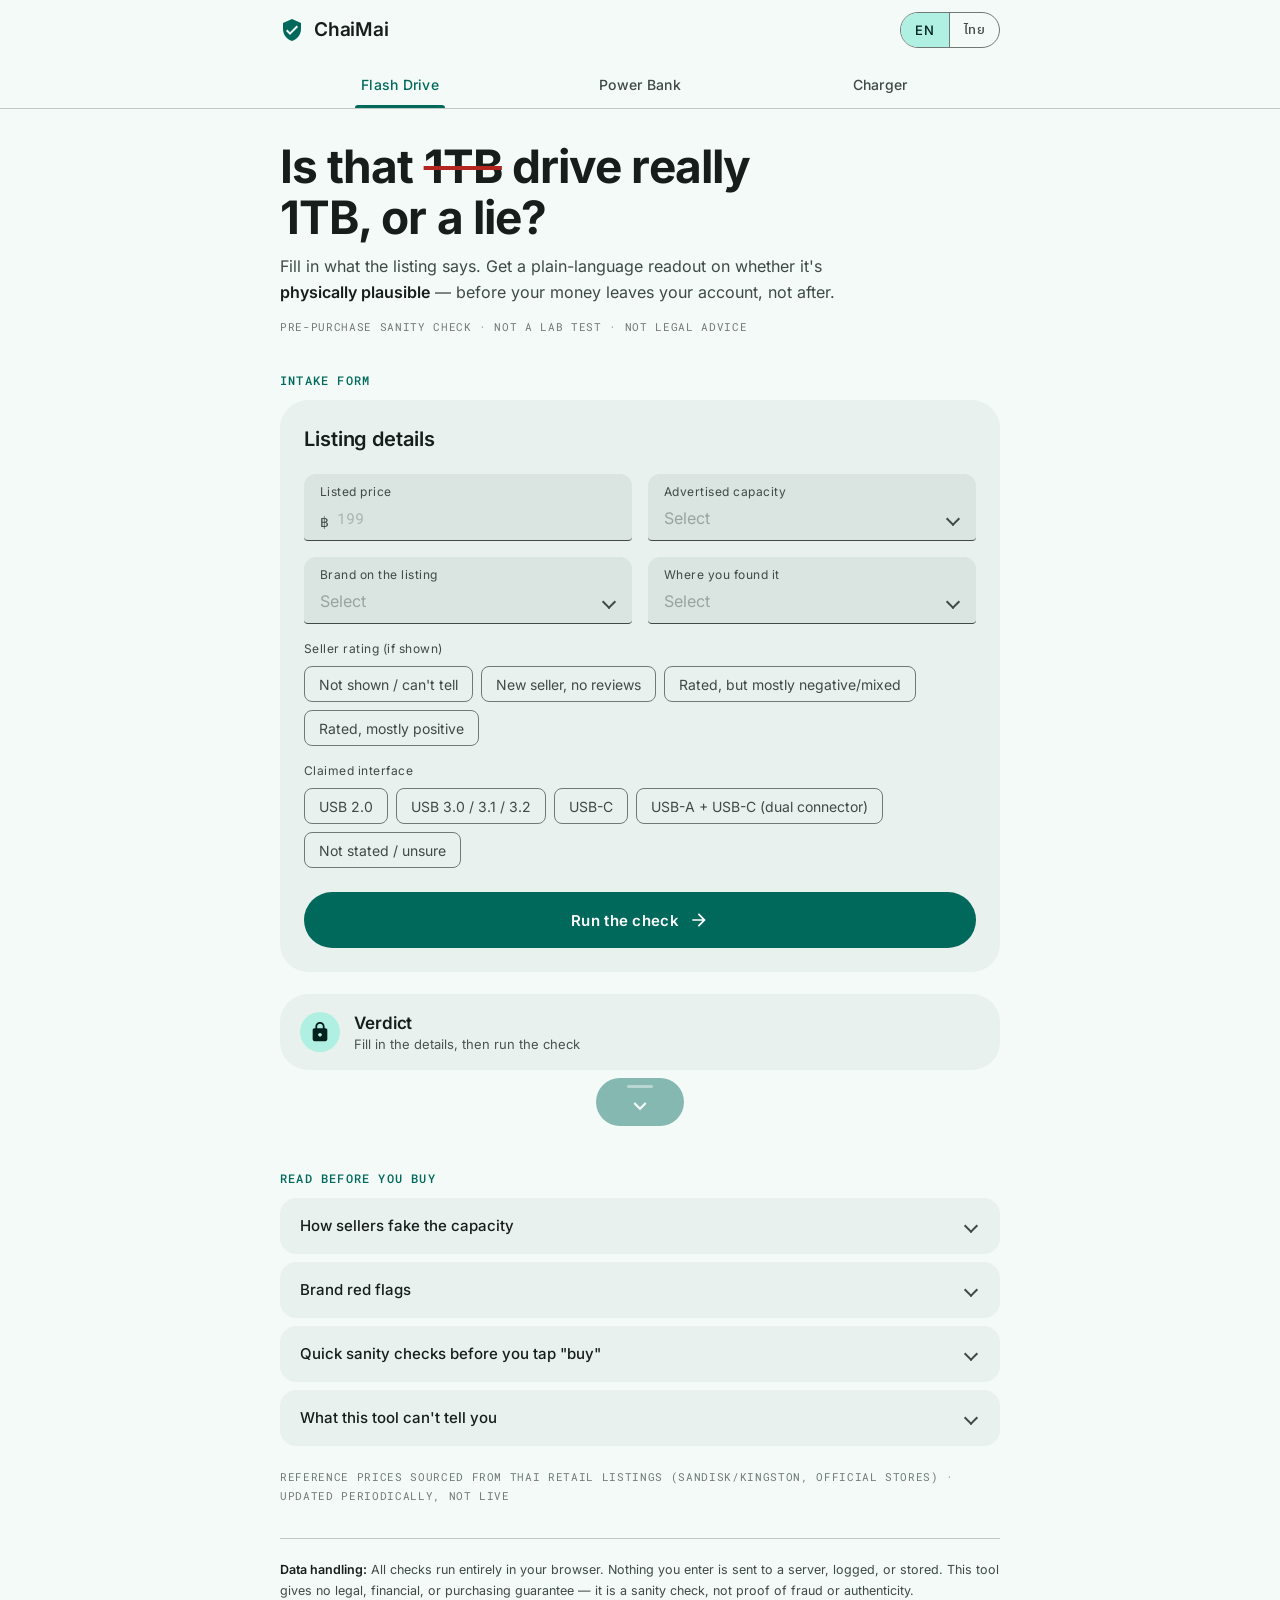
==== commit acac4d58: "เพิ่มแอป android" ====
--- a/web/index.html
+++ b/web/index.html
@@ -3,9 +3,7 @@
 </head><body>
 <title>ChaiMai</title>
 <meta name="claude:viewport-fit-sides" content="cover">
-<link rel="preconnect" href="https://fonts.googleapis.com">
-<link rel="preconnect" href="https://fonts.gstatic.com" crossorigin>
-<link href="https://fonts.googleapis.com/css2?family=Inter:wght@400;500;600;700&family=Roboto+Mono:wght@400;500&family=IBM+Plex+Sans+Thai:wght@400;500;600;700&display=swap" rel="stylesheet">
+<link rel="stylesheet" href="fonts/fonts.css">
 
 <header class="top">
   <div class="gut">
@@ -47,7 +45,7 @@
         <div class="grid">
           <div class="tf" id="tfPriceUsb">
             <label class="tf-label" for="priceUsb" data-i18n="lblPrice">Listed price</label>
-            <div class="tf-row"><span class="tf-aff">฿</span><input type="number" id="priceUsb" inputmode="decimal" placeholder="199" min="0" step="1"></div>
+            <div class="tf-row"><span class="tf-aff">฿</span><input type="text" data-num autocomplete="off" id="priceUsb" inputmode="none" placeholder="199"></div>
             <div class="tf-help" id="helpPriceUsb" hidden></div>
           </div>
           <div class="tf" id="tfCapacityUsb">
@@ -104,25 +102,25 @@
         <div class="grid">
           <div class="tf" id="tfPricePower">
             <label class="tf-label" for="pricePower" data-i18n="lblPrice">Listed price</label>
-            <div class="tf-row"><span class="tf-aff">฿</span><input type="number" id="pricePower" inputmode="decimal" placeholder="299" min="0" step="1"></div>
+            <div class="tf-row"><span class="tf-aff">฿</span><input type="text" data-num autocomplete="off" id="pricePower" inputmode="none" placeholder="299"></div>
             <div class="tf-help" id="helpPricePower" hidden></div>
           </div>
           <div class="tf" id="tfCapacityPower">
             <label class="tf-label" for="capacityPower" data-i18n="lblCapacityMah">Advertised capacity (mAh)</label>
-            <div class="tf-row"><input type="number" id="capacityPower" inputmode="numeric" placeholder="30000" min="0" step="1000"><span class="tf-aff">mAh</span></div>
+            <div class="tf-row"><input type="text" data-num autocomplete="off" id="capacityPower" inputmode="none" placeholder="30000"><span class="tf-aff">mAh</span></div>
             <div class="tf-help" id="helpCapacityPower" hidden></div>
           </div>
           <div class="tf">
             <label class="tf-label" for="marketingWatt" data-i18n="lblMarketingW">Big bold wattage on the box/listing</label>
-            <div class="tf-row"><input type="number" id="marketingWatt" inputmode="decimal" placeholder="45" min="0" step="1"><span class="tf-aff">W</span></div>
+            <div class="tf-row"><input type="text" data-num autocomplete="off" id="marketingWatt" inputmode="none" placeholder="45"><span class="tf-aff">W</span></div>
             <div class="tf-help" data-i18n="hintMarketingW"></div>
           </div>
           <div class="tf">
             <label class="tf-label" for="regVoltage" data-i18n="lblRegLabel">Regulatory label output rating</label>
             <div class="tf-row">
-              <input type="number" id="regVoltage" inputmode="decimal" placeholder="5" min="0" step="0.1" aria-label="Volts">
+              <input type="text" data-num autocomplete="off" id="regVoltage" inputmode="none" placeholder="5" aria-label="Volts">
               <span class="tf-aff">V ×</span>
-              <input type="number" id="regCurrent" inputmode="decimal" placeholder="1.8" min="0" step="0.1" aria-label="Amps">
+              <input type="text" data-num autocomplete="off" id="regCurrent" inputmode="none" placeholder="1.8" aria-label="Amps">
               <span class="tf-aff">A</span>
               <span class="calc" id="regCalc" aria-live="polite" hidden></span>
             </div>
@@ -169,20 +167,20 @@
         <div class="grid">
           <div class="tf" id="tfPriceCharger">
             <label class="tf-label" for="priceCharger" data-i18n="lblPrice">Listed price</label>
-            <div class="tf-row"><span class="tf-aff">฿</span><input type="number" id="priceCharger" inputmode="decimal" placeholder="590" min="0" step="1"></div>
+            <div class="tf-row"><span class="tf-aff">฿</span><input type="text" data-num autocomplete="off" id="priceCharger" inputmode="none" placeholder="590"></div>
             <div class="tf-help" id="helpPriceCharger" hidden></div>
           </div>
           <div class="tf" id="tfWattCharger">
             <label class="tf-label" for="wattCharger" data-i18n="lblMarketingW">Big bold wattage on the box/listing</label>
-            <div class="tf-row"><input type="number" id="wattCharger" inputmode="decimal" placeholder="65" min="0" step="1"><span class="tf-aff">W</span></div>
+            <div class="tf-row"><input type="text" data-num autocomplete="off" id="wattCharger" inputmode="none" placeholder="65"><span class="tf-aff">W</span></div>
             <div class="tf-help" id="helpWattCharger" data-i18n="hintMarketingWc"></div>
           </div>
           <div class="tf">
             <label class="tf-label" for="regVoltageC" data-i18n="lblRegMax">Highest output step on the label</label>
             <div class="tf-row">
-              <input type="number" id="regVoltageC" inputmode="decimal" placeholder="20" min="0" step="0.1" aria-label="Volts">
+              <input type="text" data-num autocomplete="off" id="regVoltageC" inputmode="none" placeholder="20" aria-label="Volts">
               <span class="tf-aff">V ×</span>
-              <input type="number" id="regCurrentC" inputmode="decimal" placeholder="3.25" min="0" step="0.01" aria-label="Amps">
+              <input type="text" data-num autocomplete="off" id="regCurrentC" inputmode="none" placeholder="3.25" aria-label="Amps">
               <span class="tf-aff">A</span>
               <span class="calc" id="regCalcC" aria-live="polite" hidden></span>
             </div>
@@ -190,7 +188,7 @@
           </div>
           <div class="tf">
             <label class="tf-label" for="weightCharger" data-i18n="lblWeight">Weight (optional)</label>
-            <div class="tf-row"><input type="number" id="weightCharger" inputmode="decimal" placeholder="110" min="0" step="1"><span class="tf-aff">g</span></div>
+            <div class="tf-row"><input type="text" data-num autocomplete="off" id="weightCharger" inputmode="none" placeholder="110"><span class="tf-aff">g</span></div>
             <div class="tf-help" data-i18n="hintWeight"></div>
           </div>
           <div class="tf">
@@ -231,8 +229,28 @@
 </main>
 
 
+
+<div id="keypad" class="keypad" role="group" aria-label="Number keypad" aria-hidden="true">
+  <button type="button" class="kp-key" data-k="1">1</button>
+  <button type="button" class="kp-key" data-k="2">2</button>
+  <button type="button" class="kp-key" data-k="3">3</button>
+  <button type="button" class="kp-key kp-fn" data-k="del" aria-label="Backspace"><svg viewBox="0 0 24 24" aria-hidden="true"><path d="M22 3H7c-.69 0-1.23.35-1.59.88L0 12l5.41 8.11c.36.53.9.89 1.59.89h15c1.1 0 2-.9 2-2V5c0-1.1-.9-2-2-2zm-3 12.59L17.59 17 14 13.41 10.41 17 9 15.59 12.59 12 9 8.41 10.41 7 14 10.59 17.59 7 19 8.41 15.41 12 19 15.59z"/></svg></button>
+  <button type="button" class="kp-key" data-k="4">4</button>
+  <button type="button" class="kp-key" data-k="5">5</button>
+  <button type="button" class="kp-key" data-k="6">6</button>
+  <button type="button" class="kp-key kp-go" data-k="next"><span id="kpNext" data-i18n="kpNext">Next</span><span id="kpDone" data-i18n="kpDone" hidden>Done</span></button>
+  <button type="button" class="kp-key" data-k="7">7</button>
+  <button type="button" class="kp-key" data-k="8">8</button>
+  <button type="button" class="kp-key" data-k="9">9</button>
+  <button type="button" class="kp-key" data-k=".">.</button>
+  <button type="button" class="kp-key" data-k="0">0</button>
+  <button type="button" class="kp-key" data-k="00">00</button>
+</div>
+
 <script src="js/i18n.js"></script>
 <script src="js/prices.js"></script>
 <script src="js/app.js"></script>
+<script src="js/keypad.js"></script>
+<script src="js/tabs.js"></script>
 
 </body></html>
--- a/web/css/styles.css
+++ b/web/css/styles.css
@@ -71,20 +71,18 @@
   }
   .seg button + button{ border-left:1px solid var(--outline); }
   .seg button.active{ background:var(--pri-c); color:var(--on-pri-c); }
-  .tabs{ display:flex; }
+  .tabs{ display:flex; position:relative; }
   .tab{
     flex:1; height:48px; border:0; background:none; padding:0; cursor:pointer;
     color:var(--on-v); font-size:14px; font-weight:500; letter-spacing:.02em;
     display:flex; justify-content:center; align-items:stretch;
   }
   .tab span{ position:relative; display:flex; align-items:center; padding:0 6px; }
-  .tab span::after{
-    content:""; position:absolute; left:0; right:0; bottom:0; height:3px;
-    border-radius:3px 3px 0 0; background:var(--pri);
-    transform:scaleY(0); transform-origin:bottom; transition:transform .25s var(--ease);
-  }
   .tab[aria-selected="true"]{ color:var(--pri); }
-  .tab[aria-selected="true"] span::after{ transform:scaleY(1); }
+  .tab-ind{
+    position:absolute; left:0; bottom:0; height:3px; width:0; border-radius:3px 3px 0 0; background:var(--pri);
+    transition:transform .34s var(--ease), width .34s var(--ease); will-change:transform,width; pointer-events:none;
+  }
 
   /* ---------- hero ---------- */
   .hero{ padding-block:32px 4px; }
@@ -102,7 +100,6 @@
     font:500 12px var(--f-mono); letter-spacing:.1em; text-transform:uppercase; color:var(--pri);
     margin:34px 0 12px;
   }
-  .panel.active{ animation:fade .35s var(--ease) both; }
   @keyframes fade{ from{opacity:0; transform:translateY(8px);} to{opacity:1; transform:none;} }
 
   /* ---------- form ---------- */
@@ -320,3 +317,47 @@
   @media (prefers-reduced-motion: reduce){
     *,*::before,*::after{ animation-duration:.01ms !important; animation-delay:0s !important; transition-duration:.01ms !important; transition-delay:0s !important; }
   }
+
+  /* ---------- custom numeric keypad ---------- */
+  .tf input[data-num]{ font-family:var(--f-mono); font-size:15px; }
+  .keypad{
+    position:fixed; left:0; right:0; bottom:0; z-index:40;
+    display:grid; grid-template-columns:repeat(3,1fr) 1.15fr; grid-template-rows:repeat(4,56px); gap:8px;
+    padding:10px max(12px,env(safe-area-inset-right,0px)) calc(10px + env(safe-area-inset-bottom,0px)) max(12px,env(safe-area-inset-left,0px));
+    background:var(--surf); border-top:1px solid var(--outline-v);
+    box-shadow:0 -6px 24px rgba(0,0,0,.10);
+    -webkit-user-select:none; user-select:none; touch-action:manipulation;
+    transform:translateY(105%); visibility:hidden;
+    transition:transform .26s var(--ease), visibility 0s linear .26s;   /* slides down, then un-renders */
+  }
+  .keypad.open{ transform:none; visibility:visible; transition:transform .26s var(--ease), visibility 0s; }
+  .kp-key{
+    border:0; border-radius:14px; background:var(--surf-hi); color:var(--on);
+    font:500 22px var(--f-mono); display:flex; align-items:center; justify-content:center;
+    -webkit-tap-highlight-color:transparent; cursor:pointer; transition:background .12s, transform .08s;
+  }
+  .kp-key:active{ background:var(--outline-v); transform:scale(.97); }
+  .kp-key svg{ width:26px; height:26px; fill:currentColor; }
+  .kp-fn{ background:var(--pri-c); color:var(--on-pri-c); }
+  .kp-go{ grid-row:span 3; background:var(--pri); color:var(--on-pri); font:600 17px var(--f-body); }
+  .kp-go:active{ filter:brightness(.92); background:var(--pri); }
+  body{ transition:padding-bottom .26s var(--ease); }
+  body.kp-open{ padding-bottom:calc(var(--kp-h,0px) + 16px); }
+  @media (prefers-reduced-motion: reduce){ .keypad, body, .tab-ind{ transition:none; } }
+  button, .tab, .chip, summary, .tf{ -webkit-tap-highlight-color:transparent; }
+
+  /* ---------- tab switch: viewport slides, header + keypad stay put ---------- */
+  html.vt .top{ view-transition-name:hdr; }
+  html.vt .keypad{ view-transition-name:kp; }
+  ::view-transition-group(hdr), ::view-transition-group(kp){ animation:none; }
+  ::view-transition-old(hdr), ::view-transition-old(kp){ display:none; }       /* live copy only, so the bar can slide */
+  ::view-transition-new(hdr), ::view-transition-new(kp){ animation:none; }
+  ::view-transition-old(root), ::view-transition-new(root){ animation-duration:.34s; animation-timing-function:cubic-bezier(.2,0,0,1); animation-fill-mode:both; mix-blend-mode:normal; }
+  html[data-slide="next"]::view-transition-old(root){ animation-name:vt-out-left; }
+  html[data-slide="next"]::view-transition-new(root){ animation-name:vt-in-right; }
+  html[data-slide="prev"]::view-transition-old(root){ animation-name:vt-out-right; }
+  html[data-slide="prev"]::view-transition-new(root){ animation-name:vt-in-left; }
+  @keyframes vt-out-left{ to{ transform:translateX(-100%); } }
+  @keyframes vt-in-right{ from{ transform:translateX(100%); } }
+  @keyframes vt-out-right{ to{ transform:translateX(100%); } }
+  @keyframes vt-in-left{ from{ transform:translateX(-100%); } }
--- a/web/fonts/fonts.css
+++ b/web/fonts/fonts.css
@@ -0,0 +1,11 @@
+/* Self-hosted fonts (same families the site used from Google Fonts) so the app looks identical offline. */
+@font-face{font-family:'Inter';font-style:normal;font-weight:400;font-display:swap;src:url(inter-latin-400-normal.woff2) format('woff2');unicode-range:U+0000-00FF,U+0131,U+0152-0153,U+02BB-02BC,U+02C6,U+02DA,U+02DC,U+2000-206F,U+2074,U+20AC,U+2122,U+2191,U+2193,U+2212,U+2215,U+FEFF,U+FFFD}
+@font-face{font-family:'Inter';font-style:normal;font-weight:500;font-display:swap;src:url(inter-latin-500-normal.woff2) format('woff2');unicode-range:U+0000-00FF,U+0131,U+0152-0153,U+02BB-02BC,U+02C6,U+02DA,U+02DC,U+2000-206F,U+2074,U+20AC,U+2122,U+2191,U+2193,U+2212,U+2215,U+FEFF,U+FFFD}
+@font-face{font-family:'Inter';font-style:normal;font-weight:600;font-display:swap;src:url(inter-latin-600-normal.woff2) format('woff2');unicode-range:U+0000-00FF,U+0131,U+0152-0153,U+02BB-02BC,U+02C6,U+02DA,U+02DC,U+2000-206F,U+2074,U+20AC,U+2122,U+2191,U+2193,U+2212,U+2215,U+FEFF,U+FFFD}
+@font-face{font-family:'Inter';font-style:normal;font-weight:700;font-display:swap;src:url(inter-latin-700-normal.woff2) format('woff2');unicode-range:U+0000-00FF,U+0131,U+0152-0153,U+02BB-02BC,U+02C6,U+02DA,U+02DC,U+2000-206F,U+2074,U+20AC,U+2122,U+2191,U+2193,U+2212,U+2215,U+FEFF,U+FFFD}
+@font-face{font-family:'Roboto Mono';font-style:normal;font-weight:400;font-display:swap;src:url(roboto-mono-latin-400-normal.woff2) format('woff2');unicode-range:U+0000-00FF,U+0131,U+0152-0153,U+02BB-02BC,U+02C6,U+02DA,U+02DC,U+2000-206F,U+2074,U+20AC,U+2122,U+2191,U+2193,U+2212,U+2215,U+FEFF,U+FFFD}
+@font-face{font-family:'Roboto Mono';font-style:normal;font-weight:500;font-display:swap;src:url(roboto-mono-latin-500-normal.woff2) format('woff2');unicode-range:U+0000-00FF,U+0131,U+0152-0153,U+02BB-02BC,U+02C6,U+02DA,U+02DC,U+2000-206F,U+2074,U+20AC,U+2122,U+2191,U+2193,U+2212,U+2215,U+FEFF,U+FFFD}
+@font-face{font-family:'IBM Plex Sans Thai';font-style:normal;font-weight:400;font-display:swap;src:url(ibm-plex-sans-thai-thai-400-normal.woff2) format('woff2');unicode-range:U+0E01-0E5B,U+200C-200D,U+25CC}
+@font-face{font-family:'IBM Plex Sans Thai';font-style:normal;font-weight:500;font-display:swap;src:url(ibm-plex-sans-thai-thai-500-normal.woff2) format('woff2');unicode-range:U+0E01-0E5B,U+200C-200D,U+25CC}
+@font-face{font-family:'IBM Plex Sans Thai';font-style:normal;font-weight:600;font-display:swap;src:url(ibm-plex-sans-thai-thai-600-normal.woff2) format('woff2');unicode-range:U+0E01-0E5B,U+200C-200D,U+25CC}
+@font-face{font-family:'IBM Plex Sans Thai';font-style:normal;font-weight:700;font-display:swap;src:url(ibm-plex-sans-thai-thai-700-normal.woff2) format('woff2');unicode-range:U+0E01-0E5B,U+200C-200D,U+25CC}
